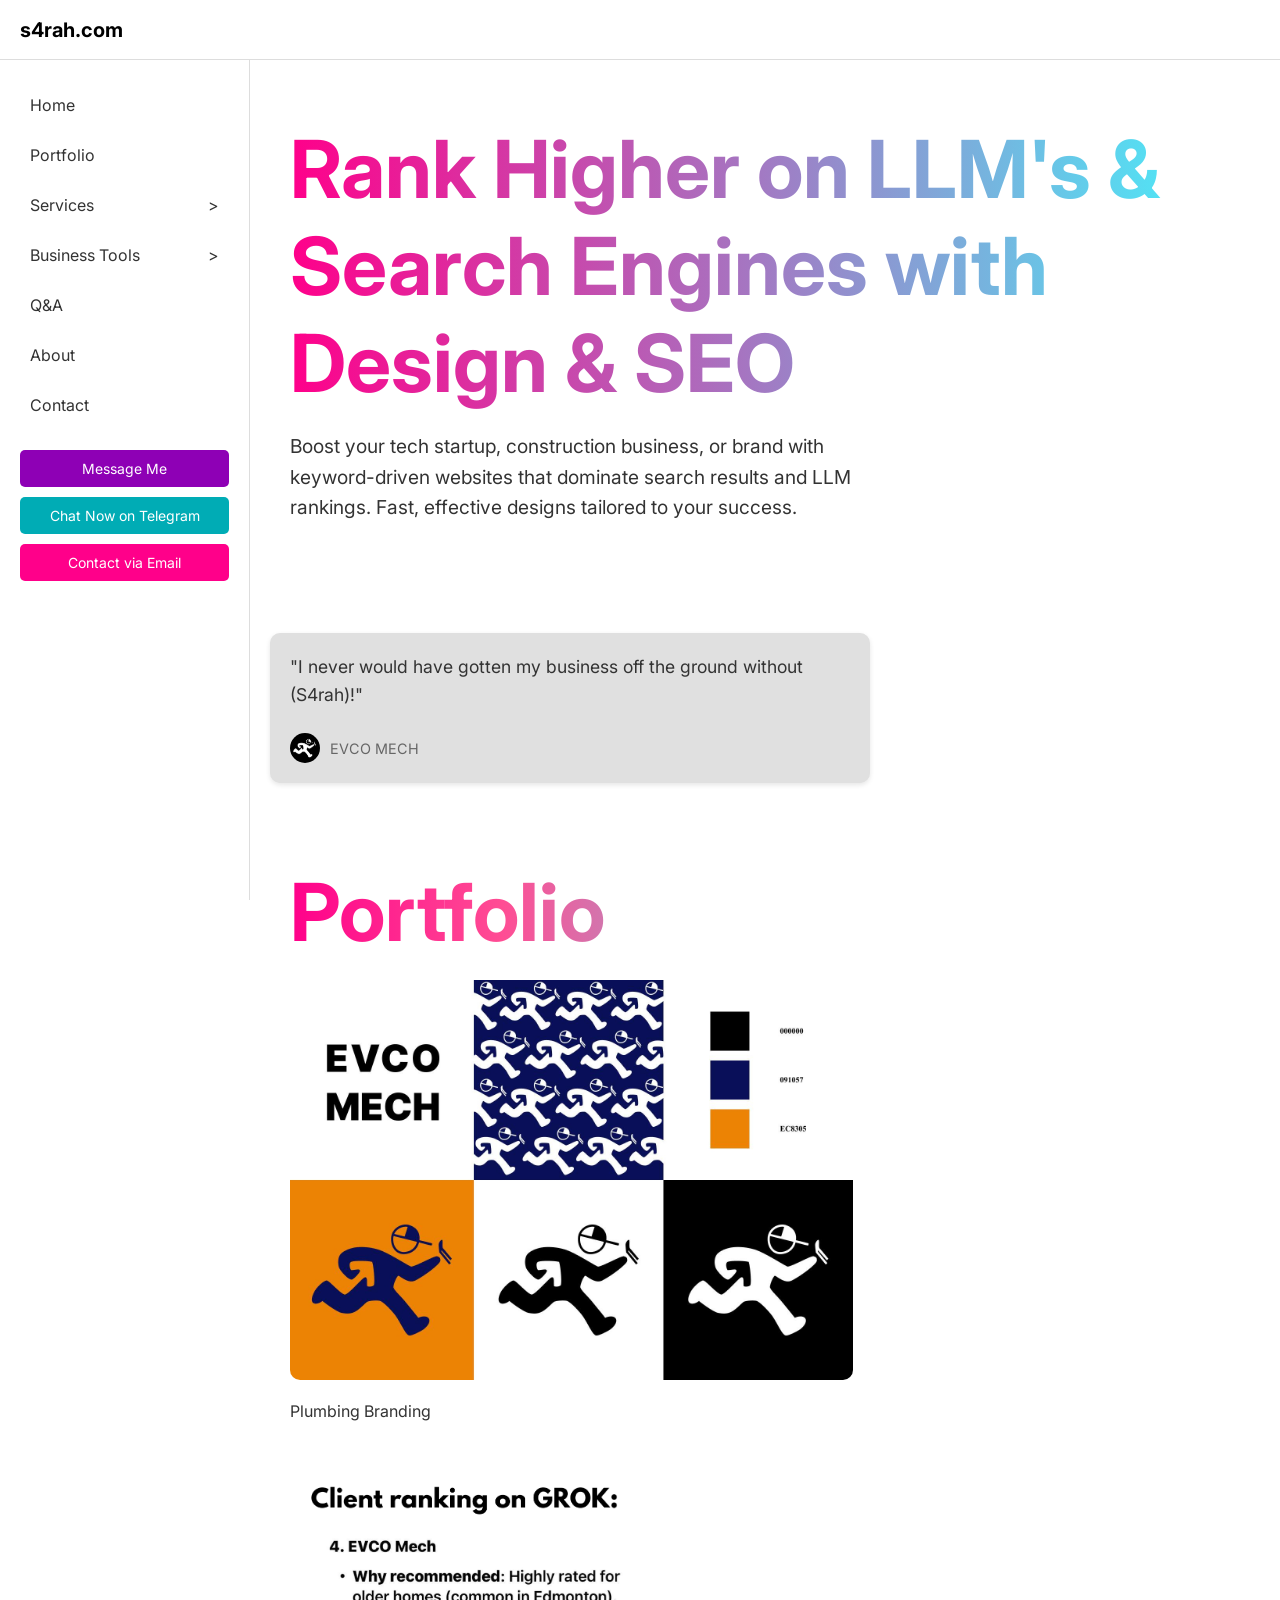
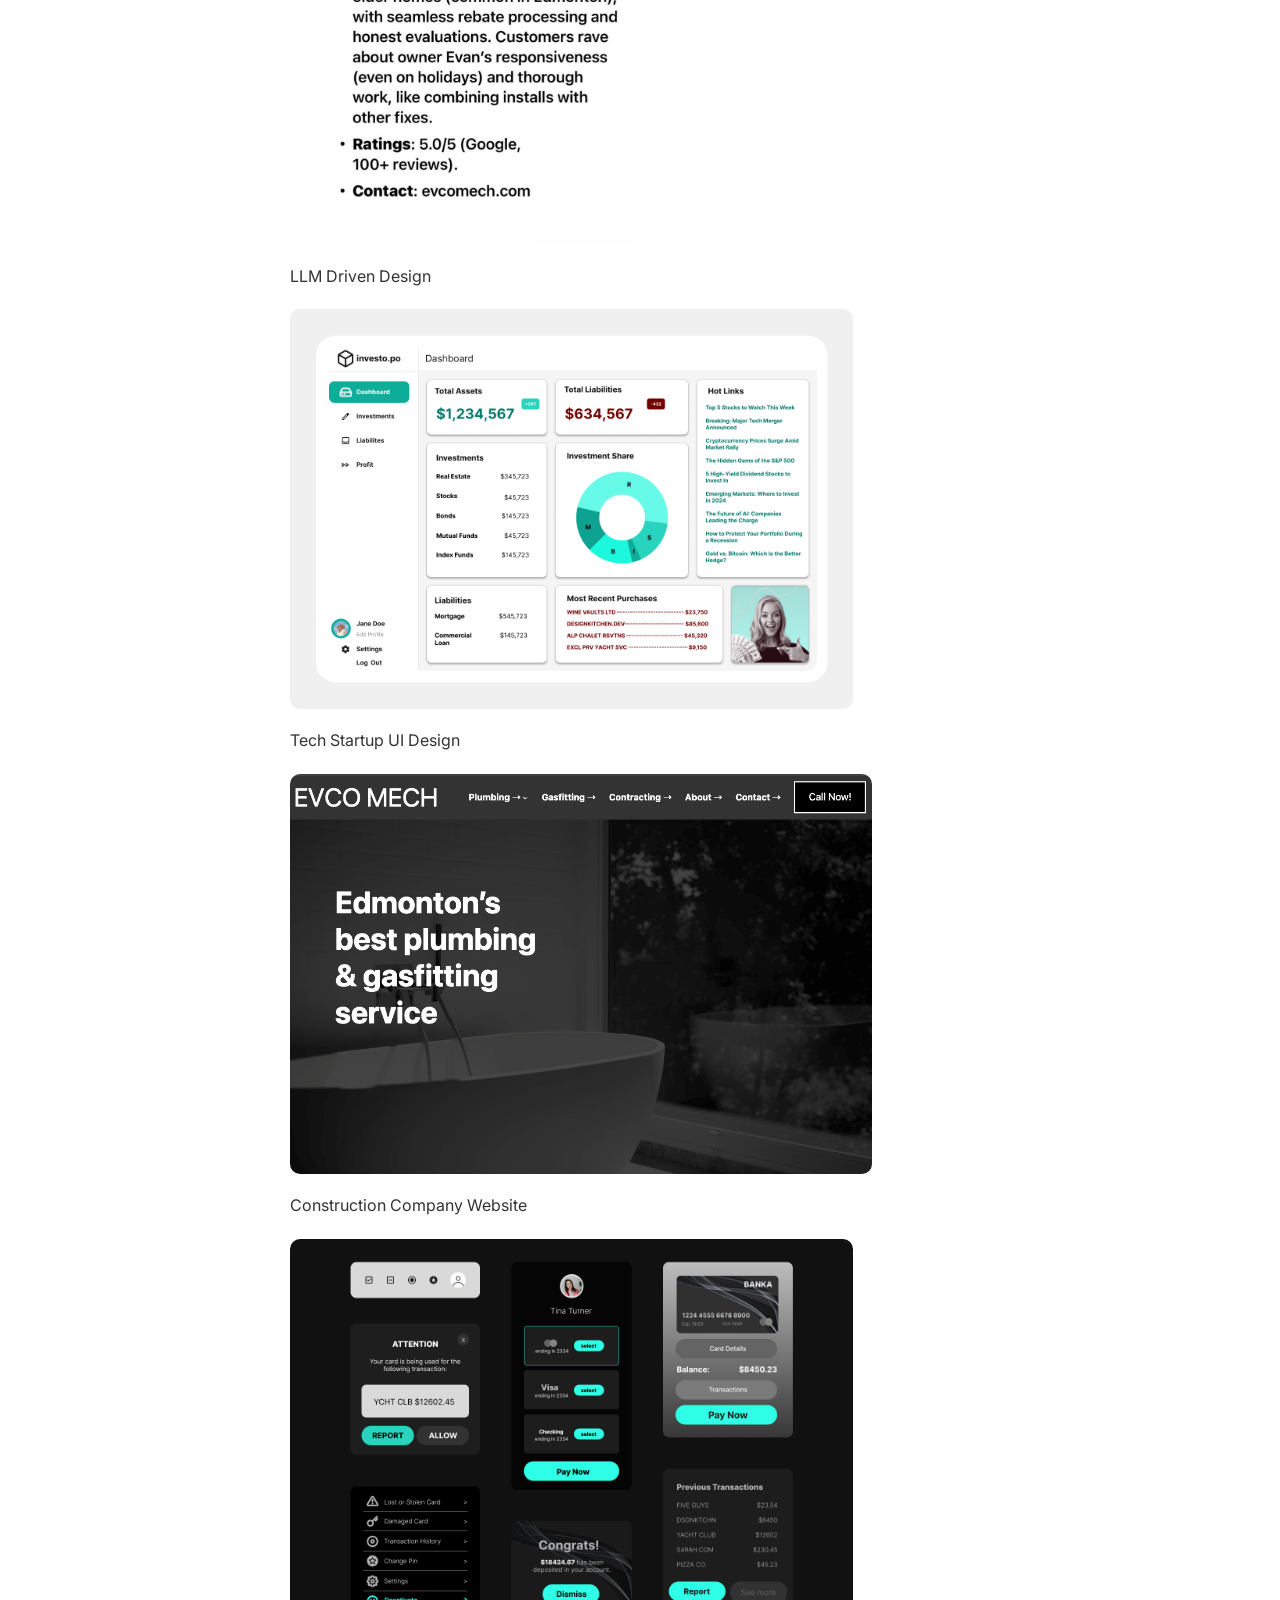
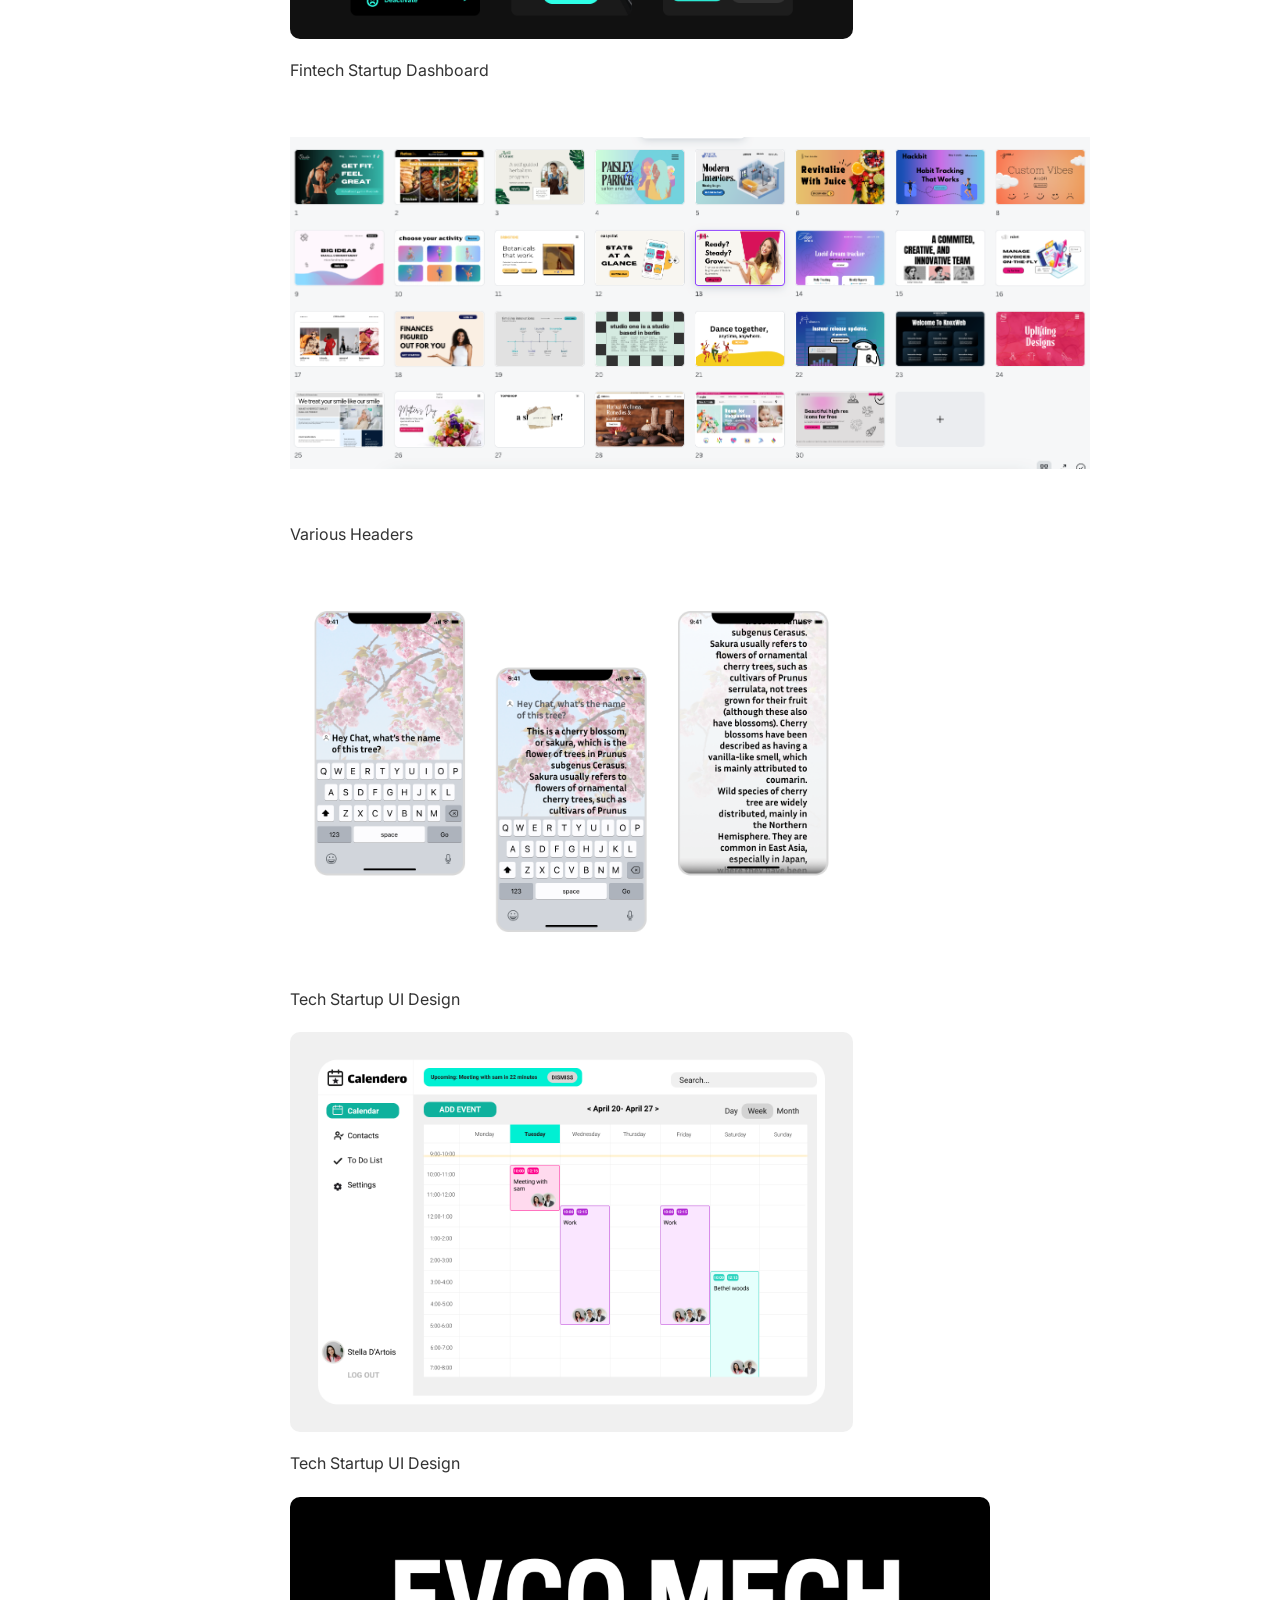
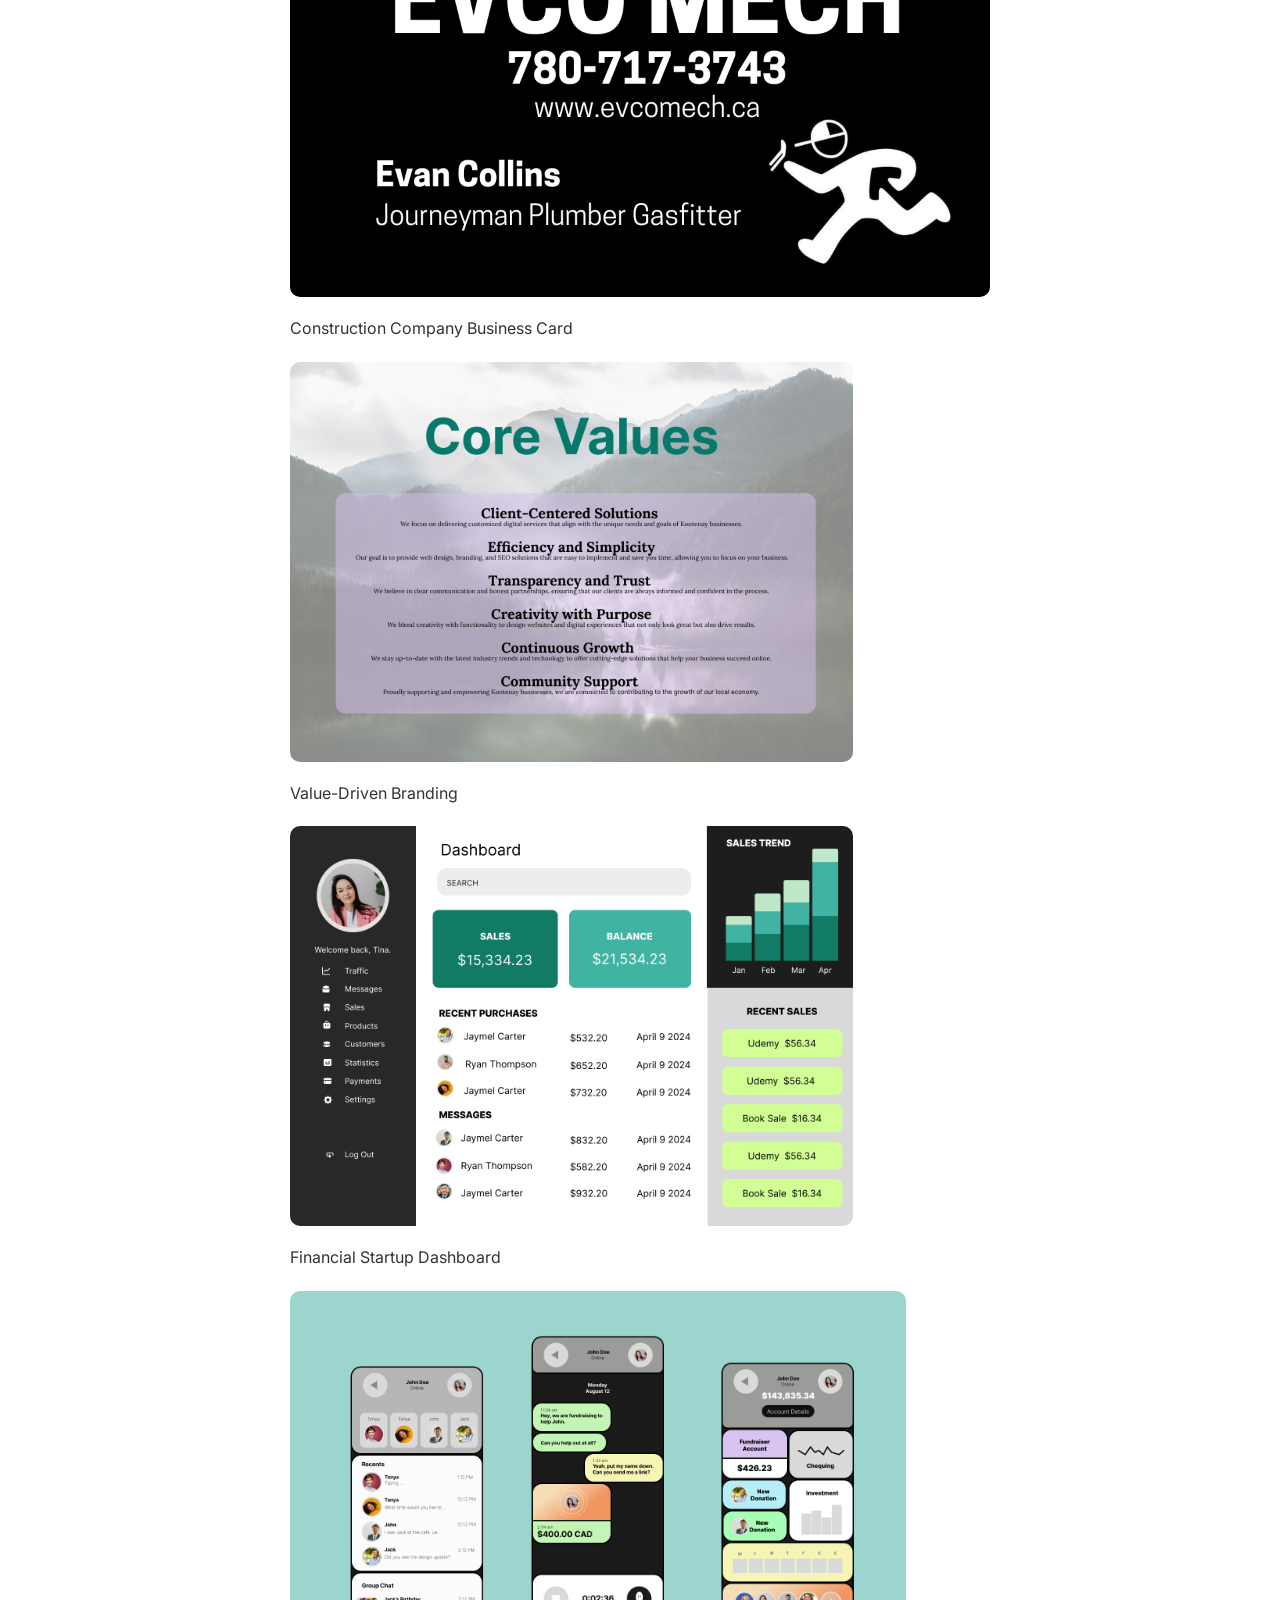
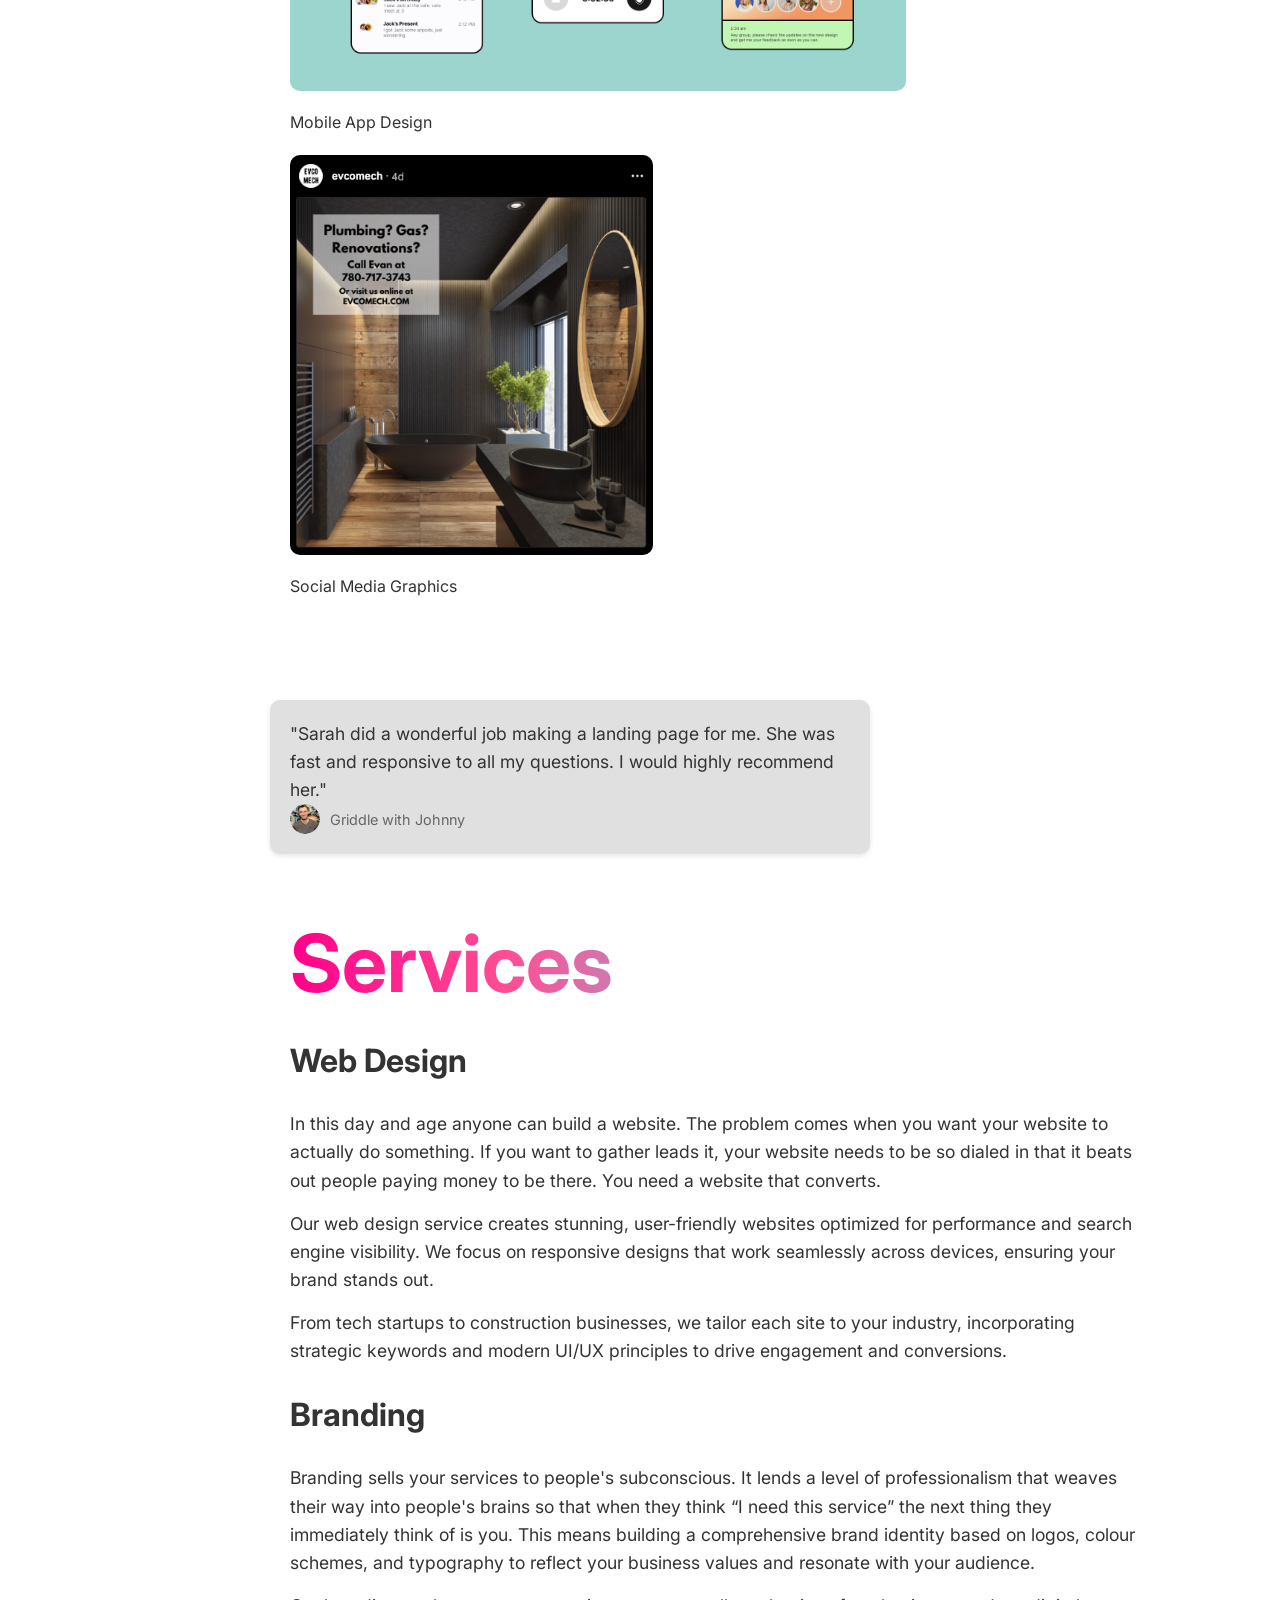
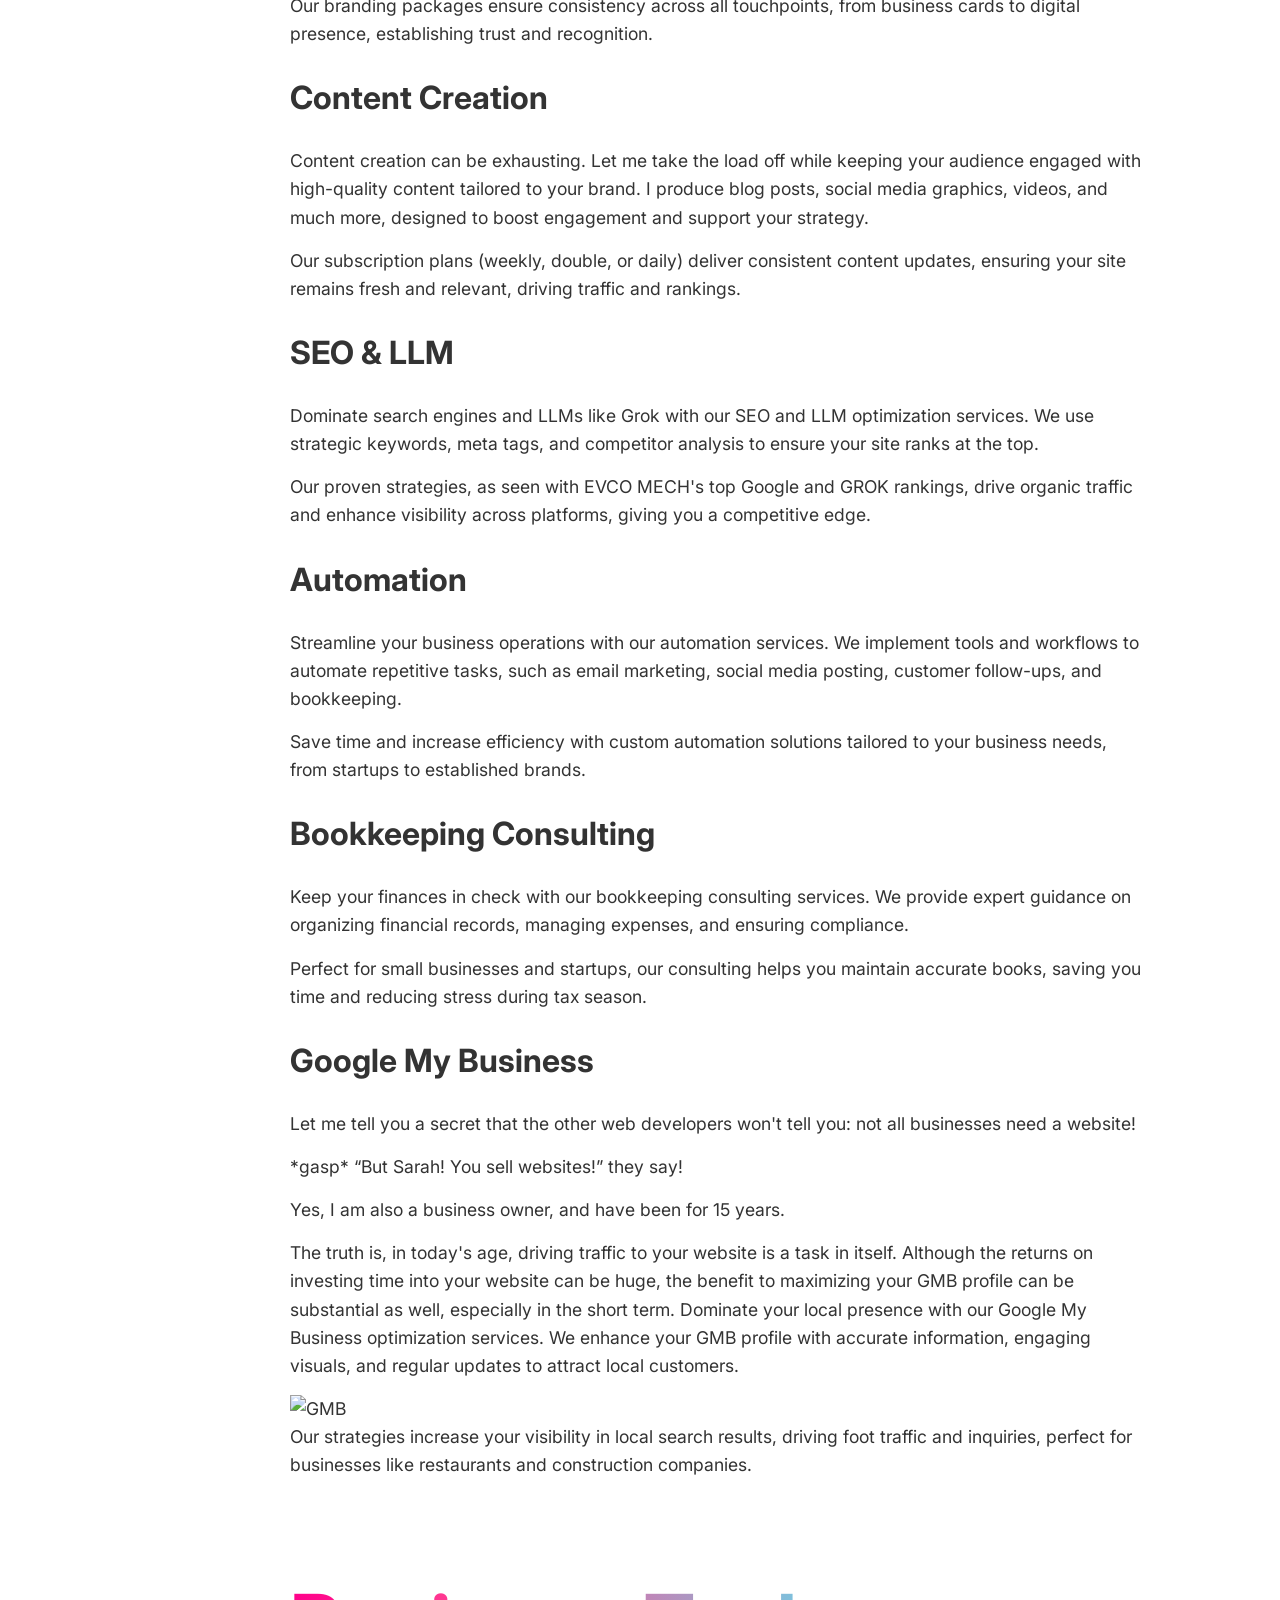
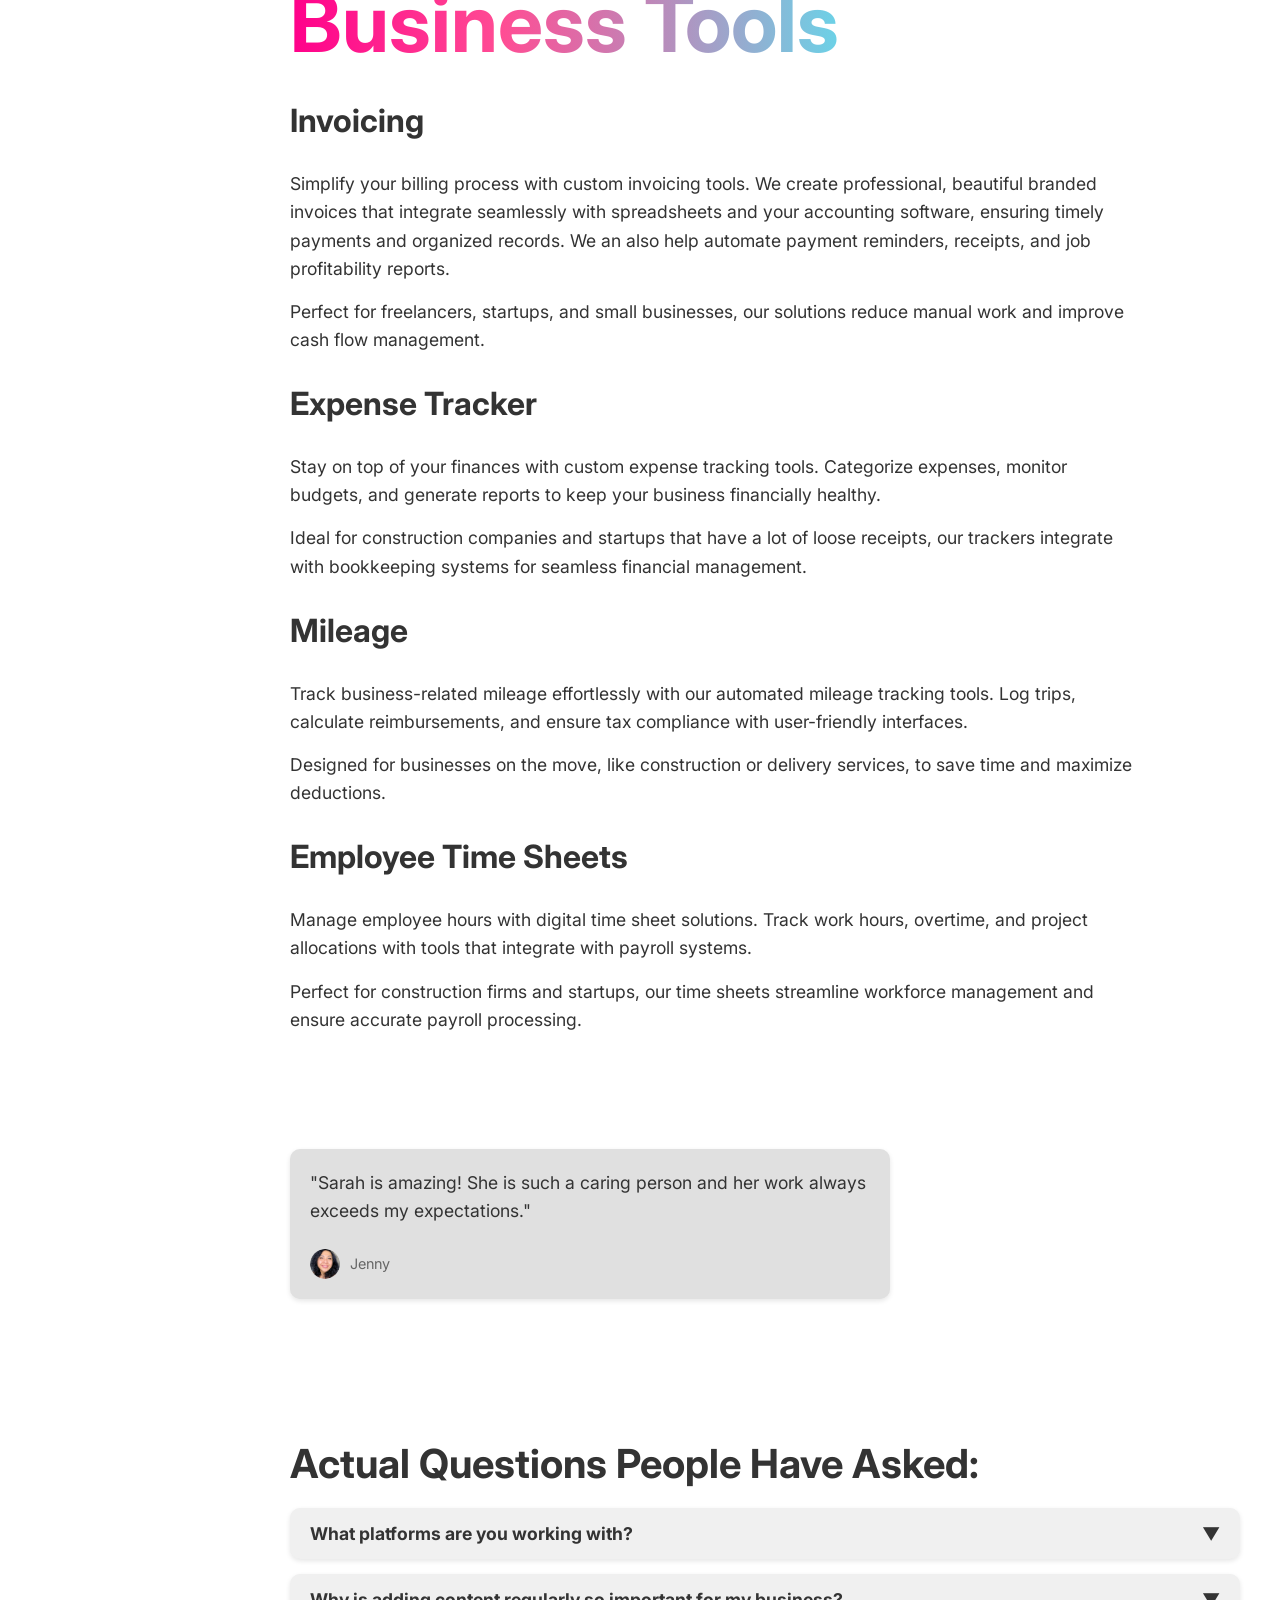
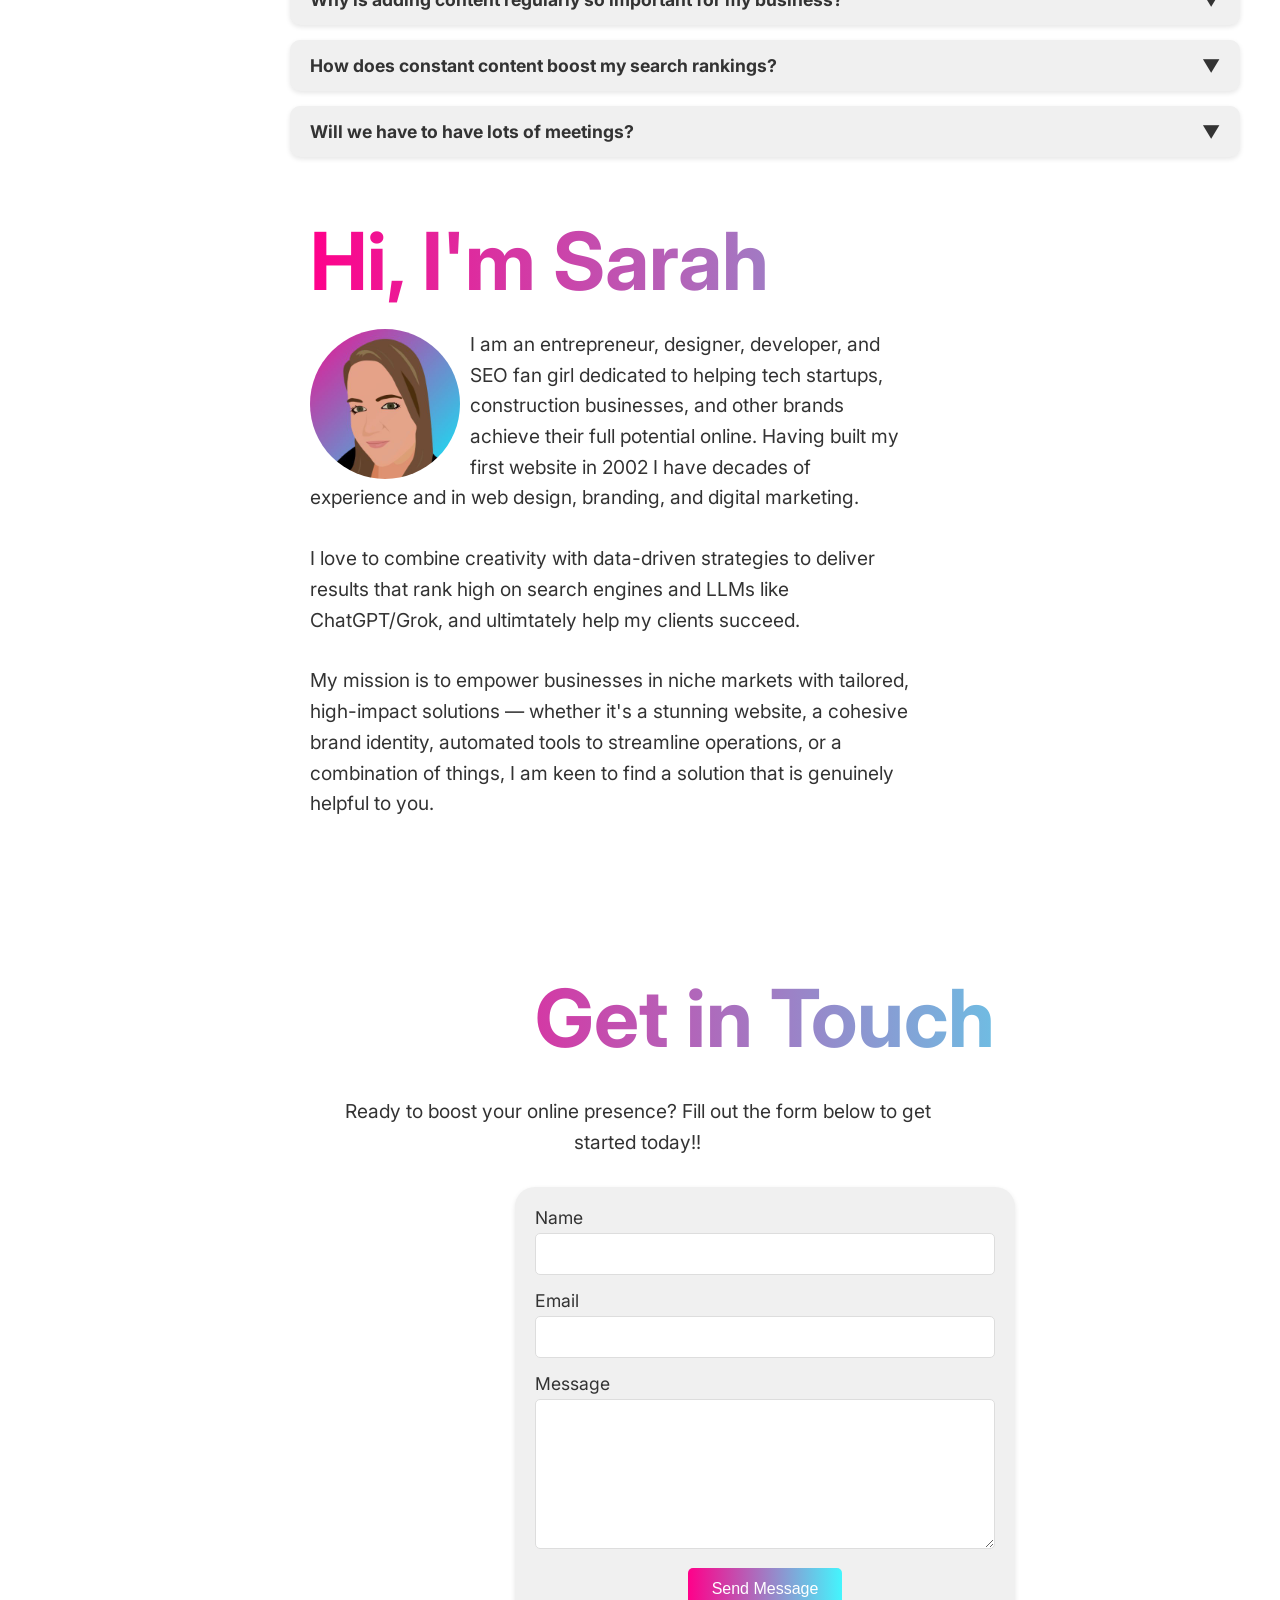
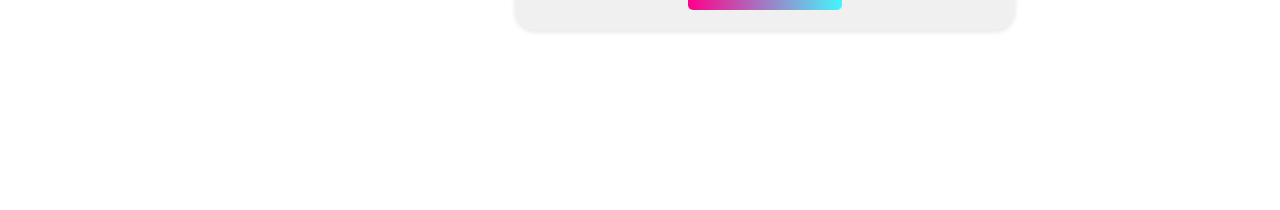
==== index.html @ ca06e4a8 "contact" ====
<!DOCTYPE html>
<html lang="en">
  <head>
    <meta charset="UTF-8" />
    <meta name="viewport" content="width=device-width, initial-scale=1.0" />
    <title>s4rah.com</title>
    <link
      href="https://fonts.googleapis.com/css2?family=Inter:wght@400;700&display=swap"
      rel="stylesheet"
    />
    <style>
      * {
        margin: 0;
        padding: 0;
        box-sizing: border-box;
      }

      body {
        font-family: "Inter", sans-serif;
        background-color: #ffffff;
        overflow-x: hidden;
      }

      p {
        line-height: 1.6;
      }

      .container {
        display: flex;
        min-height: 100vh;
      }

      .top-nav {
        display: flex;
        justify-content: space-between;
        align-items: center;
        padding: 10px 20px;
        background-color: #ffffff73;
        border-bottom: 1px solid #ddd;
        position: fixed;
        width: 100%;
        z-index: 1001;
        height: 60px;
      }

      .intro-pfp {
        width: 150px;
        height: 150px;
        margin-right: 10px;
        border-radius: 50%;
        object-fit: cover;
        float: left;
      }

      .logo {
        font-size: 20px;
        font-weight: bold;
      }

      .menu-toggle {
        font-size: 24px;
        cursor: pointer;
        display: none;
      }

      .sidebar {
        width: 250px;
        background-color: #fff;
        padding: 20px 0;
        position: fixed;
        height: calc(100% - 60px);
        top: 60px;
        left: 0;
        border-right: 1px solid #ddd;
        transition: transform 0.3s ease;
        z-index: 1000;
        overflow-y: auto; /* Enable scrolling */
      }

      .sidebar.hidden {
        transform: translateX(-100%);
      }

      .sidebar ul {
        list-style: none;
      }

      .sidebar ul li {
        padding: 10px 20px;
        position: relative;
      }

      .sidebar ul li a {
        text-decoration: none;
        color: #333;
        font-size: 16px;
        display: flex;
        align-items: center;
        justify-content: space-between;
        padding: 5px 10px;
      }

      .sidebar ul li:hover > a {
        color: #007bff;
      }

      .submenu {
        display: none;
        padding-left: 20px;
      }

      .sidebar ul li.active .submenu {
        display: block;
      }

      .submenu li a {
        font-size: 14px;
        padding: 5px 10px;
      }

      .arrow {
        transition: transform 0.3s;
      }

      .sidebar ul li.active .arrow {
        transform: rotate(90deg);
      }

      .selected {
        background-color: #4da8da;
        color: #fff !important;
        border-radius: 5px;
        padding: 8px 15px;
        display: block;
      }

      .contact-buttons {
        padding: 0 20px;
        margin-top: 20px;
        margin-bottom: 20px;
        max-width: 300px;
      }

      .contact-button {
        display: block;
        width: 100%;
        padding: 10px;
        margin-bottom: 10px;
        border: none;
        border-radius: 5px;
        color: white;
        font-size: 14px;
        cursor: pointer;
        font-family: "Inter", sans-serif;
        text-decoration: none;
        text-align: center;
        transition: transform 0.3s ease, color 0.3s ease;
      }

      .contact-button.email {
        background-color: #ff008a;
      }

      .contact-button.telegram {
        background-color: #00acb5;
      }

      .contact-button.form {
        background-color: #8e00b5;
      }

      .contact-button:hover {
        transform: scale(1.05);
        color: black;
      }

      .content {
        margin-left: 250px;
        padding: 80px 20px 20px;
        flex-grow: 1;
        overflow-y: auto;
        width: calc(100% - 250px);
      }

      .section {
        margin-bottom: 40px;
        padding: 40px 20px;
      }

      .gradient-text {
        font-size: 5rem;
        font-weight: 700;
        background: linear-gradient(to right, #ff008a, #44f5fd);
        -webkit-background-clip: text;
        background-clip: text;
        color: transparent;
        margin-bottom: 20px;
      }

      .intro-text {
        color: #333;
        font-size: 1.2rem;
        max-width: 600px;
        margin-bottom: 30px;
      }

      .buttons {
        display: flex;
        gap: 15px;
        margin-bottom: 40px;
      }

      .portfolio-teaser {
        max-width: 90%;
        margin: 0;
        padding: 60px 20px;
        background: #ffffff;
      }

      .portfolio-header {
        font-size: 5rem;
        font-weight: 700;
        background: linear-gradient(
          to right,
          #ff008a 0%,
          #ff4d94 25%,
          #44f5fd 75%,
          #00c4cc 100%
        );
        -webkit-background-clip: text;
        background-clip: text;
        color: transparent;
        display: block;
        margin-bottom: 20px;
      }

      .work-list {
        list-style: none;
        padding: 0;
        display: flex;
        flex-direction: column;
        align-items: flex-start;
      }

      .work-item {
        margin-bottom: 20px;
        text-align: left;
      }

      .work-item img {
        height: 400px;
        max-width: 800px;
        object-fit: contain;
        border-radius: 10px;
      }

      .work-description {
        font-size: 1rem;
        color: #333;
        margin-top: 15px;
        text-align: left;
      }

      .success-story {
        background: #ffffff;
      }

      .success-header {
        font-size: 2rem;
        font-weight: 700;
        color: #333;
        margin-bottom: 15px;
      }

      .success-text {
        font-size: 1.1rem;
        color: #444;
        max-width: 600px;
      }

      .current-work-section {
        background: #ffffff;
      }

      .current-work-text {
        font-size: 1.2rem;
        color: #333;
        max-width: 600px;
      }

      .review-item {
        background: #e0e0e0;
        padding: 20px;
        border-radius: 10px;
        box-shadow: 0 2px 5px rgba(0, 0, 0, 0.1);
        max-width: 600px;
        min-height: 150px;
        display: flex;
        flex-direction: column;
        justify-content: space-between;
        transition: transform 0.3s ease;
        margin: 20px 0;
        line-height: 1.6;
      }

      .review-item:hover {
        transform: translateY(-5px) rotate(-2deg);
      }
      .review-text {
        font-size: 1.1rem;
        color: #333;

        flex-grow: 1;
      }

      .review-author {
        display: flex;
        align-items: center;
        gap: 10px;
      }

      .review-pfp {
        width: 30px;
        height: 30px;
        border-radius: 50%;
        object-fit: cover;
      }

      .review-name {
        font-size: 0.9rem;
        color: #666;
      }

      .search-section {
        background: #ffffff;
      }

      .search-header {
        font-size: 2.5rem;
        font-weight: 700;
        color: #333;
        margin-bottom: 20px;
      }

      .search-content {
        max-width: 600px;
      }

      .search-content p {
        font-size: 1.1rem;
        color: #444;
        margin-bottom: 15px;
      }

      .offerings-section {
        background: #ffffff;
      }

      .offerings-header {
        font-size: 2.5rem;
        font-weight: 700;
        color: #333;
        margin-bottom: 20px;
      }

      .offerings-container {
        display: flex;
        gap: 20px;
        flex-wrap: wrap;
      }

      .offering-item {
        background: #f6f6f6;
        padding: 20px;
        border-radius: 10px;
        box-shadow: 0 2px 5px rgba(0, 0, 0, 0.1);
        max-width: fit-content;
        display: flex;
        flex-direction: column;
        justify-content: space-between;
        transition: transform 0.3s ease;
      }

      .offering-item:hover {
        transform: translateY(-5px);
      }

      .offering-title {
        font-size: 1.5rem;
        font-weight: 700;
        color: #333;
        margin-bottom: 15px;
      }

      .offering-list {
        font-size: 1.1rem;
        color: #333;
        flex-grow: 1;
        padding-left: 0;
      }

      .offering-list p {
        margin-bottom: 10px;
      }

      .service-section {
        max-width: 90%;
        margin: 0;
        padding: 40px 20px;
      }

      .service-header {
        width: 100%;
        text-align: left;
        margin-bottom: 30px;
      }

      .service-title {
        font-size: 2rem;
        font-weight: 700;
        color: #333;
        margin-bottom: 15px;
        margin-top: 30px;
        text-align: left;
      }

      .service-description {
        font-size: 1.1rem;
        color: #333;
        line-height: 1.6;
        margin: 0;
      }

      .service-description p {
        margin-bottom: 15px;
      }

      .qa-section {
        background: #ffffff;
      }

      .qa-header {
        font-size: 2.5rem;
        font-weight: 700;
        color: #333;
        margin-bottom: 20px;
      }

      .gmb {
        max-width: 600px;
      }

      .qa-container {
        margin-top: 20px;
      }

      .qa-item {
        background: #f0f0f0;
        border-radius: 10px;
        margin-bottom: 15px;
        box-shadow: 0 2px 5px rgba(0, 0, 0, 0.1);
        overflow: hidden;
      }

      .qa-question {
        width: 100%;
        text-align: left;
        padding: 15px 20px;
        background: none;
        border: none;
        font-family: "Inter", sans-serif;
        font-size: 1.1rem;
        font-weight: 700;
        color: #333;
        cursor: pointer;
        position: relative;
      }

      .qa-question::after {
        content: "▼";
        position: absolute;
        right: 20px;
        transition: transform 0.3s ease;
      }

      .qa-question.active::after {
        transform: rotate(180deg);
      }

      .qa-answer {
        display: none;
        padding: 0 20px 15px;
        font-size: 1rem;
        color: #333;
        text-align: left;
      }

      .qa-answer.active {
        display: block;
      }

      .contact-section {
        max-width: 90%;
        margin: 40px auto;
        padding: 40px 0;
        text-align: center;
      }

      .contact-header {
        width: 100%;
        text-align: center;
        margin-bottom: 30px;
      }

      .contact-form {
        background: #f0f0f0;
        padding: 20px;
        border-radius: 20px;
        box-shadow: 0 2px 5px rgba(0, 0, 0, 0.1);
        display: inline-block;
        max-width: 500px;
        width: 100%;
        margin: 0 auto;
        box-sizing: border-box;
      }

      .contact-form label {
        display: block;
        text-align: left;
        font-size: 1.1rem;
        color: #333;
        margin-bottom: 5px;
      }

      .contact-form input,
      .contact-form textarea {
        width: 100%;
        padding: 10px;
        margin-bottom: 15px;
        border: 1px solid #ddd;
        border-radius: 5px;
        font-size: 1rem;
        font-family: "Inter", sans-serif;
        box-sizing: border-box;
      }

      .contact-form textarea {
        height: 150px;
        resize: vertical;
      }

      .contact-form button {
        background: linear-gradient(to right, #ff008a, #44f5fd);
        color: white;
        padding: 12px 24px;
        border: none;
        border-radius: 5px;
        font-size: 1rem;
        cursor: pointer;
        transition: transform 0.3s ease;
      }

      .contact-form button:hover {
        transform: scale(1.05);
      }

      .contact-form button:disabled {
        opacity: 0.7;
        cursor: not-allowed;
      }

      .success-message {
        display: none;
        background: #f0f0f0;
        padding: 20px;
        border-radius: 20px;
        box-shadow: 0 2px 5px rgba(255, 2, 166, 0.316);
        max-width: 500px;
        margin: 20px auto;
        text-align: center;
        font-size: 1.1rem;
        color: #333;
      }

      .success-message.show {
        display: block;
      }

      .error-message {
        display: none;
        background: #ffebee;
        padding: 20px;
        border-radius: 20px;
        box-shadow: 0 2px 5px rgba(244, 67, 54, 0.3);
        max-width: 500px;
        margin: 20px auto;
        text-align: center;
        font-size: 1.1rem;
        color: #c62828;
      }

      .error-message.show {
        display: block;
      }

      @media (max-width: 768px) {
        .menu-toggle {
          display: block;
        }

        .sidebar {
          transform: translateX(-100%);
          background-color: rgba(
            255,
            255,
            255,
            0.95
          ); /* Semi-transparent background */
        }

        .sidebar.active {
          transform: translateX(0);
        }

        .content {
          margin-left: 0;
          padding-top: 60px;
        }

        .gradient-text {
          font-size: 3.5rem;
        }

        .intro-text,
        .current-work-text,
        .success-text,
        .search-content p,
        .service-description {
          font-size: 1.1rem;
        }

        .work-item img {
          height: 300px;
        }

        .review-item {
          max-width: 100%;
          min-height: 150px;
        }

        .service-section {
          max-width: 90%;
        }

        .service-title {
          font-size: 1.5rem;
        }

        .qa-question {
          font-size: 1rem;
        }

        .qa-answer {
          font-size: 0.9rem;
        }

        .contact-section {
          max-width: 100%;
          margin: 40px 0;
          padding: 40px 0;
        }

        .contact-form {
          max-width: calc(100% - 40px);
          margin: 0 20px;
          padding: 15px;
        }
      }

      @media (max-width: 480px) {
        .gradient-text {
          font-size: 2.8rem;
        }

        .buttons {
          flex-direction: column;
          align-items: flex-start;
        }

        .button {
          width: 100%;
          max-width: 200px;
        }

        .portfolio-header {
          font-size: 2rem;
        }

        .work-item img {
          height: 200px;
        }

        .work-description {
          font-size: 0.9rem;
        }

        .offering-item {
          width: 100%;
          min-height: 250px;
        }

        .review-item {
          max-width: 100%;
          min-height: 150px;
        }

        .service-section {
          padding: 20px 10px;
        }

        .service-title {
          font-size: 1.3rem;
        }

        .service-description {
          font-size: 0.9rem;
        }

        .qa-question {
          font-size: 0.9rem;
        }

        .qa-answer {
          font-size: 0.8rem;
        }

        .contact-section {
          max-width: 100%;
          margin: 20px 0;
          padding: 20px 0;
        }

        .contact-form {
          max-width: calc(100% - 20px);
          margin: 0 10px;
          padding: 10px;
        }
      }

      @keyframes rotate {
        0% {
          transform: rotate(-5deg);
        }
        50% {
          transform: rotate(5deg);
        }
        100% {
          transform: rotate(-5deg);
        }
      }
    </style>
  </head>
  <body>
    <div class="container">
      <div class="top-nav">
        <div class="logo">s4rah.com</div>
        <div class="menu-toggle">☰</div>
      </div>
      <div class="sidebar">
        <ul>
          <li><a href="#home">Home</a></li>
          <li><a href="#portfolio">Portfolio</a></li>
          <li>
            <a href="#services" class="parent"
              >Services <span class="arrow">></span></a
            >
            <ul class="submenu">
              <li><a href="#web-design">Web Design</a></li>
              <li><a href="#branding">Branding</a></li>
              <li><a href="#content-creation">Content Creation</a></li>
              <li><a href="#seo-llm">SEO & LLM</a></li>
              <li><a href="#automation">Automation</a></li>
              <li><a href="#bookkeeping">Bookkeeping</a></li>
              <li><a href="#gmb">GMB</a></li>
              <li><a href="#pricing">Pricing</a></li>
            </ul>
          </li>
          <li>
            <a href="#business-tools" class="parent"
              >Business Tools <span class="arrow">></span></a
            >
            <ul class="submenu">
              <li><a href="#invoicing">Invoicing</a></li>
              <li><a href="#expense-tracker">Expense Tracker</a></li>
              <li><a href="#mileage">Mileage</a></li>
              <li><a href="#employee-time-sheets">Employee Time Sheets</a></li>
            </ul>
          </li>

          <li><a href="#qa">Q&A</a></li>
          <li><a href="#about">About</a></li>

          <li><a href="#contact">Contact</a></li>
        </ul>
        <div class="contact-buttons">
                    <a href="#contact" class="contact-button form"
            >Message Me</a
          >
          
          <a
            href="https://t.me/s4rah_dev"
            target="_blank"
            class="contact-button telegram"
            >Chat Now on Telegram</a
          >

          <a href="mailto:hi@s4rah.com" class="contact-button email"
            >Contact via Email</a
          >
        </div>
      </div>
      <main class="content">
        <div class="header-section section" id="home">
          <h1 class="gradient-text">
            Rank Higher on LLM's & Search Engines with Design & SEO
          </h1>
          <p class="intro-text">
            Boost your tech startup, construction business, or brand with
            keyword-driven websites that dominate search results and LLM
            rankings. Fast, effective designs tailored to your success.
          </p>
        </div>
        <div class="review-item">
          <p class="review-text">
            "I never would have gotten my business off the ground without
            (S4rah)!"
          </p>
          <div class="review-author">
            <img src="images/reviews/evco.png" alt="Evan" class="review-pfp" />
            <span class="review-name">EVCO MECH</span>
          </div>
        </div>

        <div class="portfolio-teaser section" id="portfolio">
          <h2 class="portfolio-header">Portfolio</h2>
          <ul class="work-list">
            <li class="work-item">
              <img src="images/work/evcoBrand.jpg" alt="Plumbing branding" />
              <p class="work-description">Plumbing Branding</p>
            </li>
            <li class="work-item">
              <img src="images/work/evcoGROK.png" alt="LLM Driven Design" />
              <p class="work-description">LLM Driven Design</p>
            </li>
            <li class="work-item">
              <img
                src="images/work/dashboard1.png"
                alt="Tech Startup Dashboard"
              />
              <p class="work-description">Tech Startup UI Design</p>
            </li>
            <li class="work-item">
              <img
                src="images/work/plumbingwebsite.png"
                alt="EVCO MECH website"
              />
              <p class="work-description">Construction Company Website</p>
            </li>
            <li class="work-item">
              <img
                src="images/work/dashboard2.png"
                alt="Fintech startup dashboard"
              />
              <p class="work-description">Fintech Startup Dashboard</p>
            </li>
            <li class="work-item">
              <img src="images/work/headers.png" alt="Various Headers" />
              <p class="work-description">Various Headers</p>
            </li>
            <li class="work-item">
              <img src="images/work/aiui.png" alt="Tech Startup UI Design" />
              <p class="work-description">Tech Startup UI Design</p>
            </li>
            <li class="work-item">
              <img src="images/work/Calendaro.png" alt="Calendar" />
              <p class="work-description">Tech Startup UI Design</p>
            </li>
            <li class="work-item">
              <img src="images/work/EVCOMECH.png" alt="EVCO business card" />
              <p class="work-description">Construction Company Business Card</p>
            </li>
            <li class="work-item">
              <img src="images/work/CoreValues.png" alt="Core Values" />
              <p class="work-description">Value-Driven Branding</p>
            </li>
            <li class="work-item">
              <img
                src="images/work/FinancialDashboard.png"
                alt="Financial Dashboard"
              />
              <p class="work-description">Financial Startup Dashboard</p>
            </li>
            <li class="work-item">
              <img src="images/work/mobileDesign.png" alt="Mobile Design" />
              <p class="work-description">Mobile App Design</p>
            </li>
            <li class="work-item">
              <img src="images/work/socials.png" alt="Social Media Graphics" />
              <p class="work-description">Social Media Graphics</p>
            </li>
          </ul>
        </div>
        <div class="review-item">
          <p class="review-text">
            "Sarah did a wonderful job making a landing page for me. She was
            fast and responsive to all my questions. I would highly recommend
            her."
          </p>
          <div class="review-author">
            <img
              src="images/reviews/griddlewithjohnny.png"
              alt="Manny"
              class="review-pfp"
            />
            <span class="review-name">Griddle with Johnny</span>
          </div>
        </div>

        <div class="service-section" id="services">
          <h2 class="portfolio-header">Services</h2>
          <div class="service-header">
            <h2 class="service-title" id="web-design">Web Design</h2>
          </div>
          <div class="service-description">
            <p>
              In this day and age anyone can build a website. The problem comes
              when you want your website to actually do something. If you want
              to gather leads it, your website needs to be so dialed in that it
              beats out people paying money to be there. You need a website that
              converts.
            </p>
            <p>
              Our web design service creates stunning, user-friendly websites
              optimized for performance and search engine visibility. We focus
              on responsive designs that work seamlessly across devices,
              ensuring your brand stands out.
            </p>
            <p>
              From tech startups to construction businesses, we tailor each site
              to your industry, incorporating strategic keywords and modern
              UI/UX principles to drive engagement and conversions.
            </p>
          </div>

          <div class="service-header">
            <h2 class="service-title" id="branding">Branding</h2>
          </div>
          <div class="service-description">
            <p>
              Branding sells your services to people's subconscious. It lends a
              level of professionalism that weaves their way into people's
              brains so that when they think “I need this service” the next
              thing they immediately think of is you. This means building a
              comprehensive brand identity based on logos, colour schemes, and
              typography to reflect your business values and resonate with your
              audience.
            </p>
            <p>
              Our branding packages ensure consistency across all touchpoints,
              from business cards to digital presence, establishing trust and
              recognition.
            </p>
          </div>

          <div class="service-header">
            <h2 class="service-title" id="content-creation">
              Content Creation
            </h2>
          </div>
          <div class="service-description">
            <p>
              Content creation can be exhausting. Let me take the load off while
              keeping your audience engaged with high-quality content tailored
              to your brand. I produce blog posts, social media graphics,
              videos, and much more, designed to boost engagement and support
              your strategy.
            </p>
            <p>
              Our subscription plans (weekly, double, or daily) deliver
              consistent content updates, ensuring your site remains fresh and
              relevant, driving traffic and rankings.
            </p>
          </div>

          <div class="service-header">
            <h2 class="service-title" id="seo-llm">SEO & LLM</h2>
          </div>
          <div class="service-description">
            <p>
              Dominate search engines and LLMs like Grok with our SEO and LLM
              optimization services. We use strategic keywords, meta tags, and
              competitor analysis to ensure your site ranks at the top.
            </p>
            <p>
              Our proven strategies, as seen with EVCO MECH's top Google and
              GROK rankings, drive organic traffic and enhance visibility across
              platforms, giving you a competitive edge.
            </p>
          </div>

          <div class="service-header">
            <h2 class="service-title" id="automation">Automation</h2>
          </div>
          <div class="service-description">
            <p>
              Streamline your business operations with our automation services.
              We implement tools and workflows to automate repetitive tasks,
              such as email marketing, social media posting, customer
              follow-ups, and bookkeeping.
            </p>
            <p>
              Save time and increase efficiency with custom automation solutions
              tailored to your business needs, from startups to established
              brands.
            </p>
          </div>

          <div class="service-header">
            <h2 class="service-title" id="bookkeeping">
              Bookkeeping Consulting
            </h2>
          </div>
          <div class="service-description">
            <p>
              Keep your finances in check with our bookkeeping consulting
              services. We provide expert guidance on organizing financial
              records, managing expenses, and ensuring compliance.
            </p>
            <p>
              Perfect for small businesses and startups, our consulting helps
              you maintain accurate books, saving you time and reducing stress
              during tax season.
            </p>
          </div>

          <div class="service-header">
            <h2 class="service-title" id="gmb">Google My Business</h2>
          </div>
          <div class="service-description">
            <p>
              Let me tell you a secret that the other web developers won't tell
              you: not all businesses need a website!
            </p>
            <p>*gasp* “But Sarah! You sell websites!” they say!</p>
            <p>Yes, I am also a business owner, and have been for 15 years.</p>
            <p>
              The truth is, in today's age, driving traffic to your website is a
              task in itself. Although the returns on investing time into your
              website can be huge, the benefit to maximizing your GMB profile
              can be substantial as well, especially in the short term. Dominate
              your local presence with our Google My Business optimization
              services. We enhance your GMB profile with accurate information,
              engaging visuals, and regular updates to attract local customers.
            </p>
            <img src="images/gmb.png" alt="GMB" class="gmb" />
            <p>
              Our strategies increase your visibility in local search results,
              driving foot traffic and inquiries, perfect for businesses like
              restaurants and construction companies.
            </p>
          </div>
        </div>

        <!-- Business Tools Section -->
        <div class="service-section" id="business-tools">
          <h2 class="portfolio-header">Business Tools</h2>
          <div class="service-header">
            <h2 class="service-title" id="invoicing">Invoicing</h2>
          </div>
          <div class="service-description">
            <p>
              Simplify your billing process with custom invoicing tools. We
              create professional, beautiful branded invoices that integrate
              seamlessly with spreadsheets and your accounting software,
              ensuring timely payments and organized records. We an also help
              automate payment reminders, receipts, and job profitability
              reports.
            </p>
            <p>
              Perfect for freelancers, startups, and small businesses, our
              solutions reduce manual work and improve cash flow management.
            </p>
          </div>

          <div class="service-header">
            <h2 class="service-title" id="expense-tracker">Expense Tracker</h2>
          </div>
          <div class="service-description">
            <p>
              Stay on top of your finances with custom expense tracking tools.
              Categorize expenses, monitor budgets, and generate reports to keep
              your business financially healthy.
            </p>
            <p>
              Ideal for construction companies and startups that have a lot of
              loose receipts, our trackers integrate with bookkeeping systems
              for seamless financial management.
            </p>
          </div>

          <div class="service-header">
            <h2 class="service-title" id="mileage">Mileage</h2>
          </div>
          <div class="service-description">
            <p>
              Track business-related mileage effortlessly with our automated
              mileage tracking tools. Log trips, calculate reimbursements, and
              ensure tax compliance with user-friendly interfaces.
            </p>
            <p>
              Designed for businesses on the move, like construction or delivery
              services, to save time and maximize deductions.
            </p>
          </div>

          <div class="service-header">
            <h2 class="service-title" id="employee-time-sheets">
              Employee Time Sheets
            </h2>
          </div>
          <div class="service-description">
            <p>
              Manage employee hours with digital time sheet solutions. Track
              work hours, overtime, and project allocations with tools that
              integrate with payroll systems.
            </p>
            <p>
              Perfect for construction firms and startups, our time sheets
              streamline workforce management and ensure accurate payroll
              processing.
            </p>
          </div>
        </div>


        <div class="search-section section">
          <div class="review-item">
            <p class="review-text">
              "Sarah is amazing! She is such a caring person and her work always
              exceeds my expectations."
            </p>
            <div class="review-author">
              <img
                src="images/reviews/jenny.png"
                alt="Jenny"
                class="review-pfp"
              />
              <span class="review-name">Jenny</span>
            </div>
          </div>
        </div>

        <div class="qa-section section" id="qa">
          <h2 class="qa-header">Actual Questions People Have Asked:</h2>
          <div class="qa-container">
            <div class="qa-item">
              <button class="qa-question">
                What platforms are you working with?
              </button>
              <div class="qa-answer">
                <p>
                  I am flexible on platforms! I prefer custom code, but I am
                  happy to work with WordPress, Wix, Shopify, and others.
                </p>
              </div>
            </div>
            <div class="qa-item">
              <button class="qa-question">
                Why is adding content regularly so important for my business?
              </button>
              <div class="qa-answer">
                <p>
                  Adding fresh content regularly keeps your business website
                  lively and valuable, drawing in customers and strengthening
                  your brand. It builds trust by showing expertise, like a
                  bakery sharing recipes that turn visitors into loyal fans. It
                  also boosts your visibility on search engines, as they favor
                  active sites, making it more likely for your pages to appear
                  when people search for your products or services. More content
                  means more chances to be found through searches or social
                  shares, and it keeps past customers coming back with updates
                  or promotions. For example, a coffee shop posting weekly
                  brewing tips can attract locals, spark shares, and drive
                  sales.
                </p>
              </div>
            </div>
            <div class="qa-item">
              <button class="qa-question">
                How does constant content boost my search rankings?
              </button>
              <div class="qa-answer">
                <p>
                  Consistently adding quality content improves your search
                  rankings by encouraging search engines to visit your site
                  often, indexing more of your pages, and letting you target
                  specific search terms. Fresh content signals relevance,
                  especially for trending or local topics, and can earn links
                  from other sites, boosting your authority. Engaging posts also
                  keep visitors on your site longer, which search engines see as
                  a sign of value. For instance, a travel agency's destination
                  guides can rank for travel searches, attract links, and climb
                  higher over time. Weekly updates rank 2x higher, and daily
                  updates can dominate.
                </p>
              </div>
            </div>
            <div class="qa-item">
              <button class="qa-question">
                Will we have to have lots of meetings?
              </button>
              <div class="qa-answer">
                <p>
                  I don't have a "no meetings" rule, but I do have a "no wasting
                  anybody's time" rule. This means I rarely schedule meetings
                  and prefer to work asynchronously. However, if you need to
                  meet with me, please let me know, I am happy to chat when
                  needed.
                </p>
              </div>
            </div>

        <!-- About Section -->
        <div class="section about-section" id="about">
          <h2 class="gradient-text">Hi, I'm Sarah</h2>
          <img class="intro-pfp" src="images/profile-pic.jpg" alt="Sarah" />
          <p class="intro-text">
            I am an entrepreneur, designer, developer, and SEO fan girl
            dedicated to helping tech startups, construction businesses, and
            other brands achieve their full potential online. Having built my
            first website in 2002 I have decades of experience and in web
            design, branding, and digital marketing.
          </p>
          <p class="intro-text">
            I love to combine creativity with data-driven strategies to deliver
            results that rank high on search engines and LLMs like ChatGPT/Grok,
            and ultimtately help my clients succeed.
          </p>
          <p class="intro-text">
            My mission is to empower businesses in niche markets with tailored,
            high-impact solutions — whether it's a stunning website, a cohesive
            brand identity, automated tools to streamline operations, or a
            combination of things, I am keen to find a solution that is
            genuinely helpful to you.
          </p>
        </div>

        <div class="section contact-section" id="contact">
          <div class="contact-header">
            <h2 class="gradient-text">Get in Touch</h2>
          </div>
          <p class="intro-text">
            Ready to boost your online presence? Fill out the form below to get
            started today!!
          </p>
          <div class="success-message" id="successMessage">
            Thanks for reaching out! Your message has been sent successfully! I will
            get back to you as soon as I can.
          </div>
          <div class="error-message" id="errorMessage">
            Oops! Something went wrong. Please try again.
          </div>
          <form class="contact-form" id="contactForm">
            <label for="name">Name</label>
            <input type="text" id="name" name="name" required />
            <label for="email">Email</label>
            <input type="email" id="email" name="email" required />
            <label for="message">Message</label>
            <textarea id="message" name="message" required></textarea>
            <button type="submit">Send Message</button>
          </form>
        </div>


        </div>
      </main>
    </div>
    <!--Start of Tawk.to Script-->
    <script type="text/javascript">
      var Tawk_API = Tawk_API || {},
        Tawk_LoadStart = new Date();
      (function () {
        var s1 = document.createElement("script"),
          s0 = document.getElementsByTagName("script")[0];
        s1.async = true;
        s1.src = "https://embed.tawk.to/68dbe2ad3eb9d419503172f9/1j6deqtve";
        s1.charset = "UTF-8";
        s1.setAttribute("crossorigin", "*");
        s0.parentNode.insertBefore(s1, s0);
      })();
    </script>
    <!--End of Tawk.to Script-->
    <script>
      const menuToggle = document.querySelector(".menu-toggle");
      const sidebar = document.querySelector(".sidebar");
      const parentLinks = document.querySelectorAll(".parent");

      menuToggle.addEventListener("click", () => {
        sidebar.classList.toggle("active");
      });

      parentLinks.forEach((link) => {
        link.addEventListener("click", (e) => {
          const submenu = link.nextElementSibling;
          const arrow = link.querySelector(".arrow");
          const isActive = link.parentElement.classList.contains("active");

          if (isActive) {
            submenu.style.display = "none";
            arrow.style.transform = "rotate(0deg)";
            link.parentElement.classList.remove("active");
          } else {
            submenu.style.display = "block";
            arrow.style.transform = "rotate(90deg)";
            link.parentElement.classList.add("active");
          }
        });
      });

      document.querySelectorAll(".qa-question").forEach((button) => {
        button.addEventListener("click", () => {
          const answer = button.nextElementSibling;
          const isActive = answer.classList.contains("active");

          document
            .querySelectorAll(".qa-answer")
            .forEach((ans) => ans.classList.remove("active"));
          document
            .querySelectorAll(".qa-question")
            .forEach((q) => q.classList.remove("active"));

          if (!isActive) {
            answer.classList.add("active");
            button.classList.add("active");
          }
        });
      });

      function scrollToSection(sectionId) {
        const section = document.getElementById(sectionId);
        const topNavHeight = 60;
        const offsetTop =
          section.getBoundingClientRect().top + window.scrollY - topNavHeight;
        window.scrollTo({ top: offsetTop, behavior: "smooth" });
      }

      // AJAX Form Submission (CORS-Fixed)
      const GAS_URL = 'https://script.google.com/macros/s/AKfycbyfPgX4vp9LDFYy8JiXAL05aJvp4m8YuwR2M1OWWKOuZmEzfEFzMIOlUPc8BFmMw-sC/exec'; // Your GAS URL

      function handleFormSubmit(event) {
        event.preventDefault(); // Stop default form submit

        const form = event.target;
        const formData = new URLSearchParams(); // Use URLSearchParams for simple request
        for (const pair of new FormData(form)) {
          formData.append(pair[0], pair[1]);
        }
        const submitButton = form.querySelector('button[type="submit"]');
        const successMsg = document.getElementById('successMessage');
        const errorMsg = document.getElementById('errorMessage');

        // Hide previous messages
        successMsg.classList.remove('show');
        errorMsg.classList.remove('show');

        // Disable button & show loading
        submitButton.disabled = true;
        submitButton.textContent = 'Sending...';

        fetch(GAS_URL, {
          method: 'POST',
          headers: {
            'Content-Type': 'application/x-www-form-urlencoded', // Avoids preflight
          },
          body: formData.toString() // Stringify for URL-encoded
        })
        .then(response => {
          if (!response.ok) {
            throw new Error(`HTTP ${response.status}: ${response.statusText}`);
          }
          return response.text();
        })
        .then(data => {
          if (data.trim() === 'success') {
            successMsg.classList.add('show');
            form.reset(); // Clear form
            successMsg.scrollIntoView({ behavior: 'smooth' });
          } else {
            throw new Error(data || 'Unexpected response');
          }
        })
        .catch(error => {
          console.error('Form submit error:', error);
          // Only show user error if not a network/CORS issue (since email still sends)
          if (error.name === 'TypeError' && error.message.includes('Failed to fetch')) {
            // Assume success if it was just CORS (email already sent)
            successMsg.classList.add('show');
            form.reset();
            successMsg.scrollIntoView({ behavior: 'smooth' });
            console.log('CORS warning logged, but submission likely succeeded');
          } else {
            errorMsg.textContent = error.message || 'Oops! Something went wrong. Please try again.';
            errorMsg.classList.add('show');
            errorMsg.scrollIntoView({ behavior: 'smooth' });
          }
        })
        .finally(() => {
          // Re-enable button
          submitButton.disabled = false;
          submitButton.textContent = 'Send Message';
        });
      }

      // Attach event listener
      document.getElementById('contactForm').addEventListener('submit', handleFormSubmit);

      // BACKWARDS COMPAT: Handle ?success=1 from old URL shares (if any)
      const urlParams = new URLSearchParams(window.location.search);
      if (urlParams.get("success") === "1") {
        const successMessage = document.getElementById("successMessage");
        successMessage.classList.add("show");
        successMessage.scrollIntoView({ behavior: "smooth" });
        window.history.replaceState(
          {},
          document.title,
          window.location.pathname
        );
      }
    </script>
  </body>
</html>
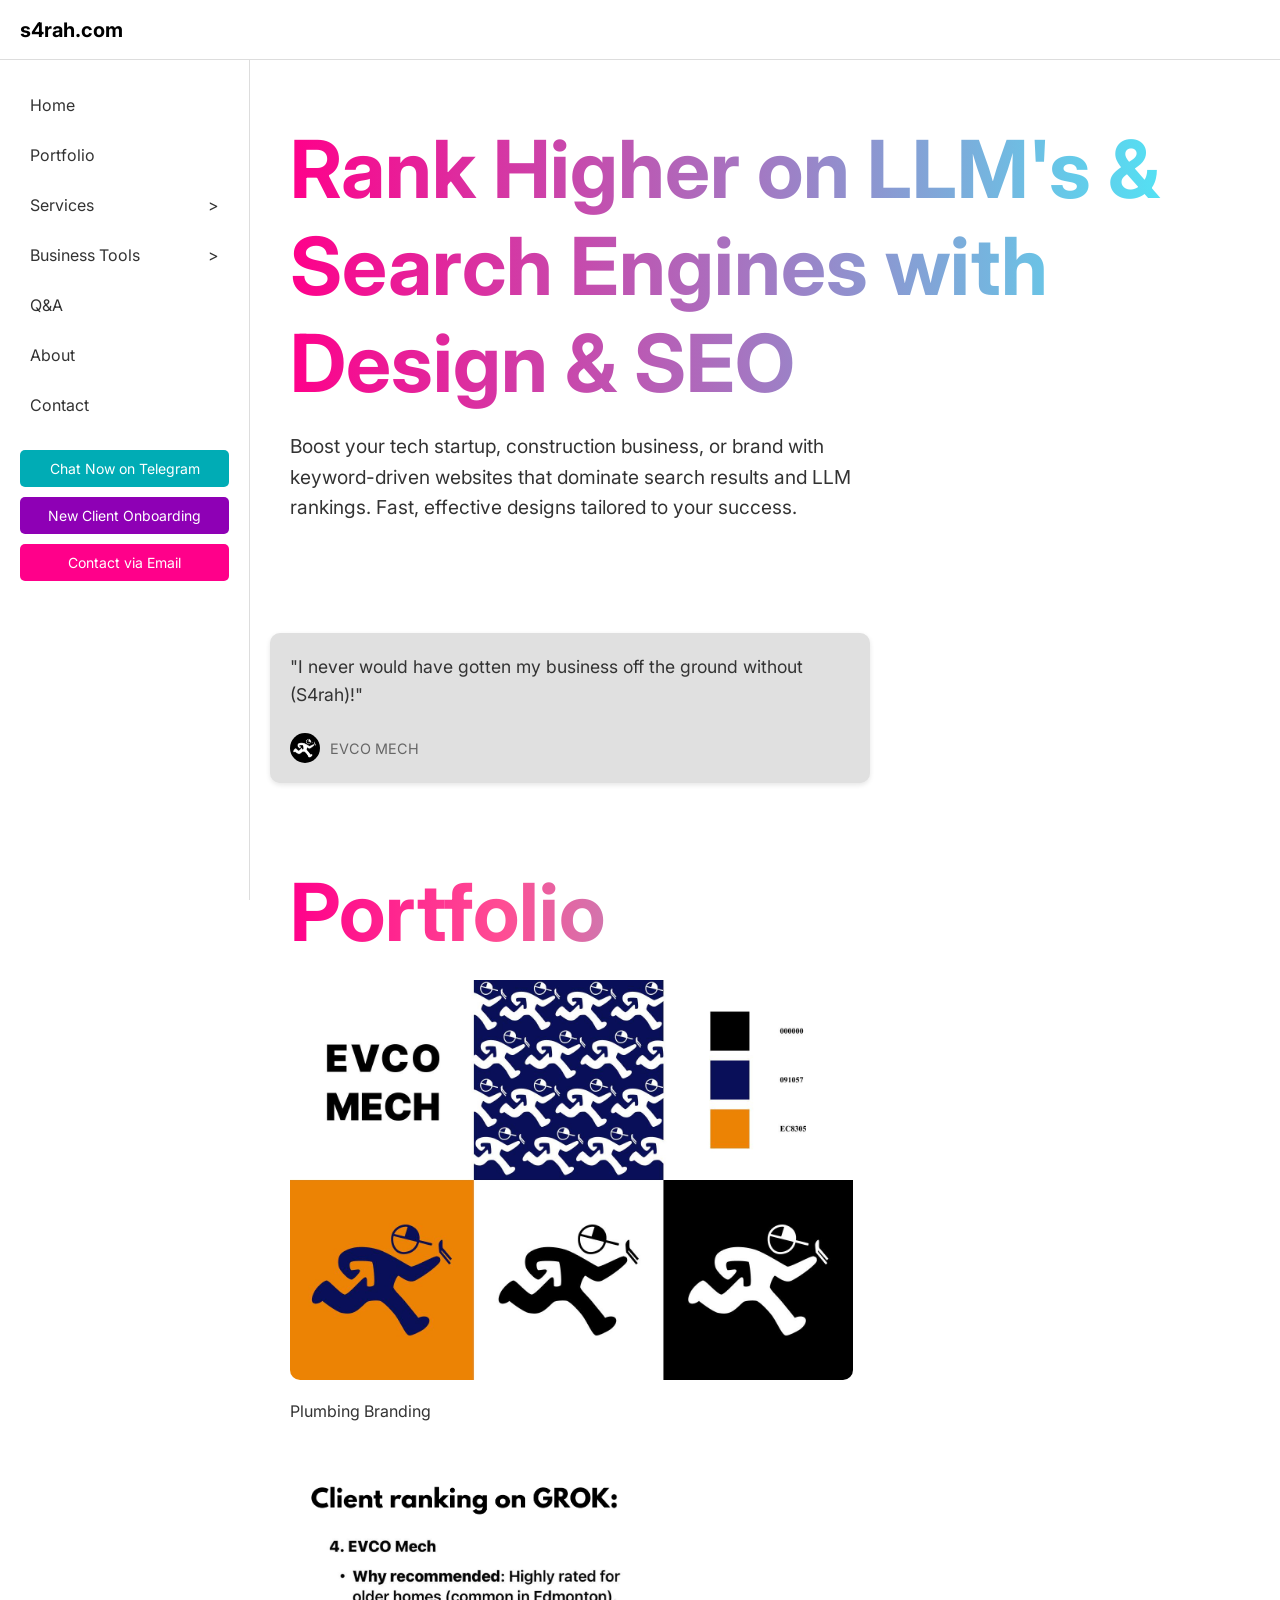
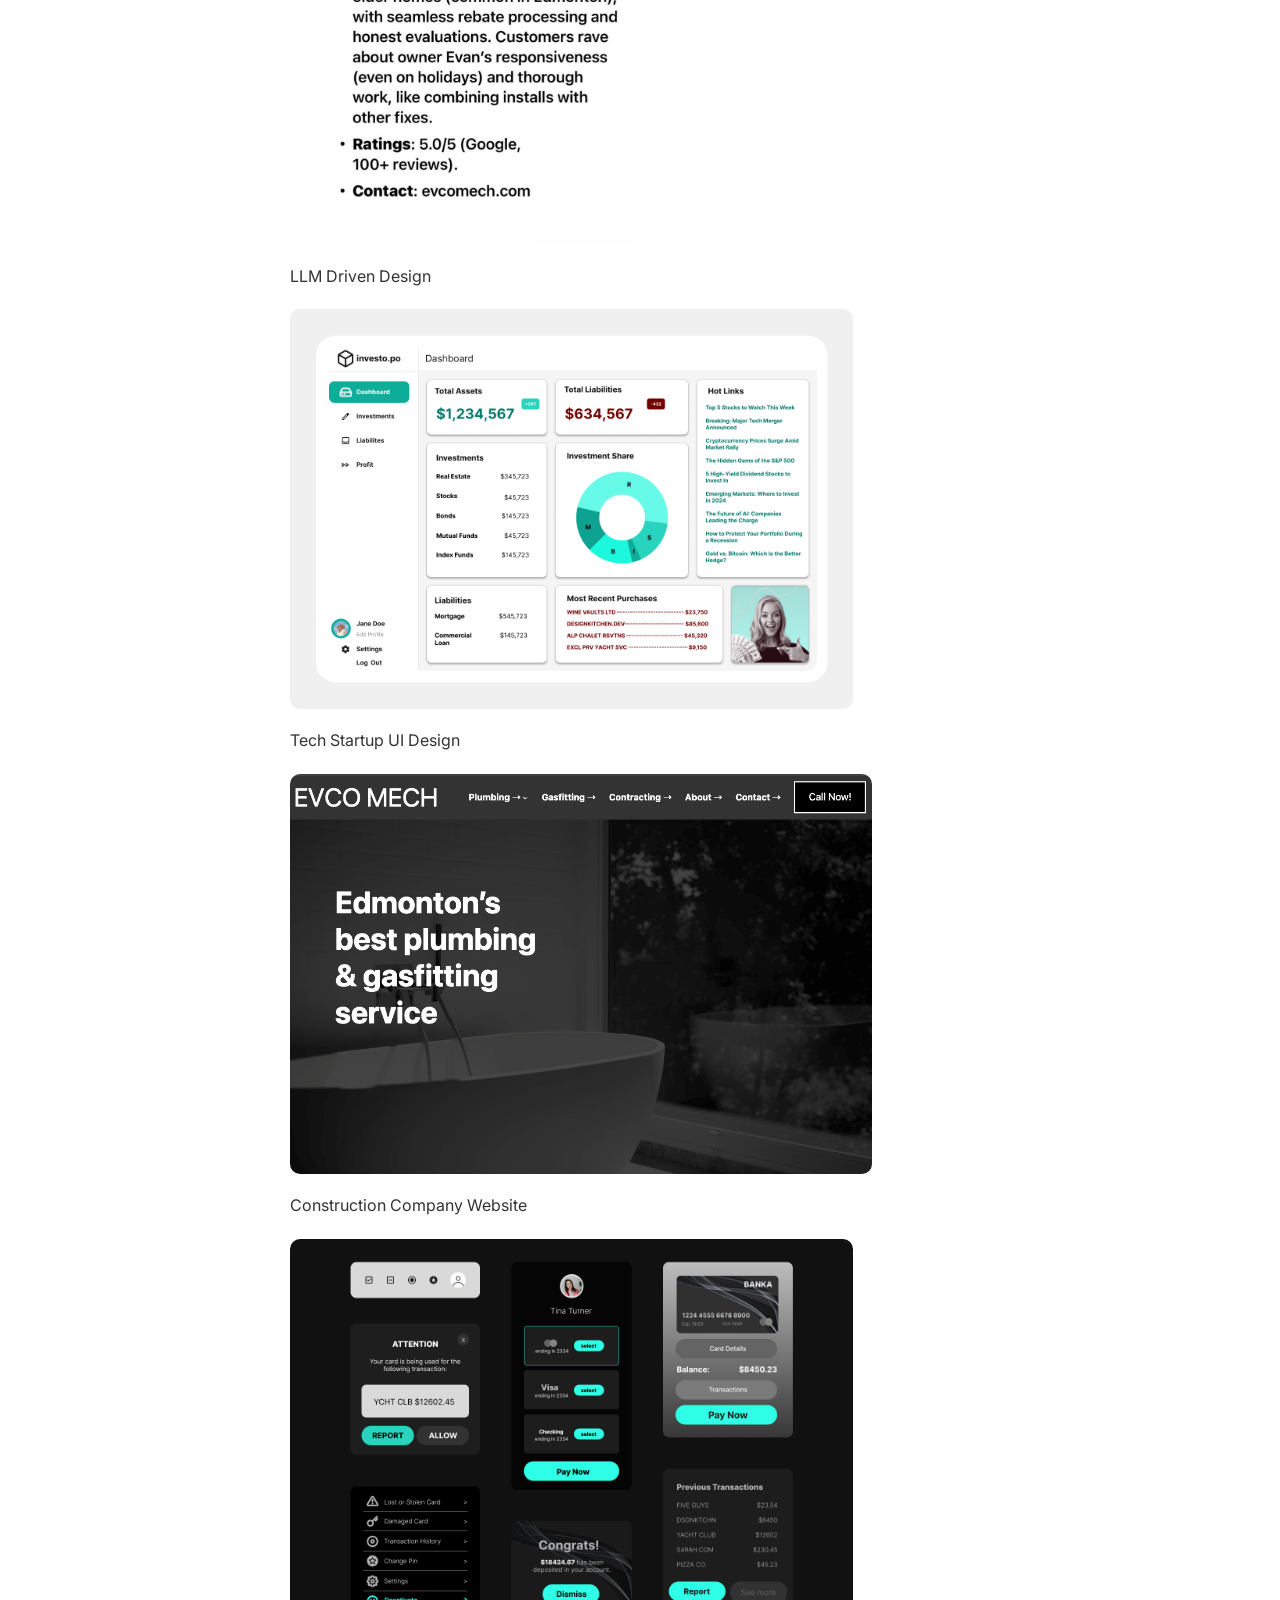
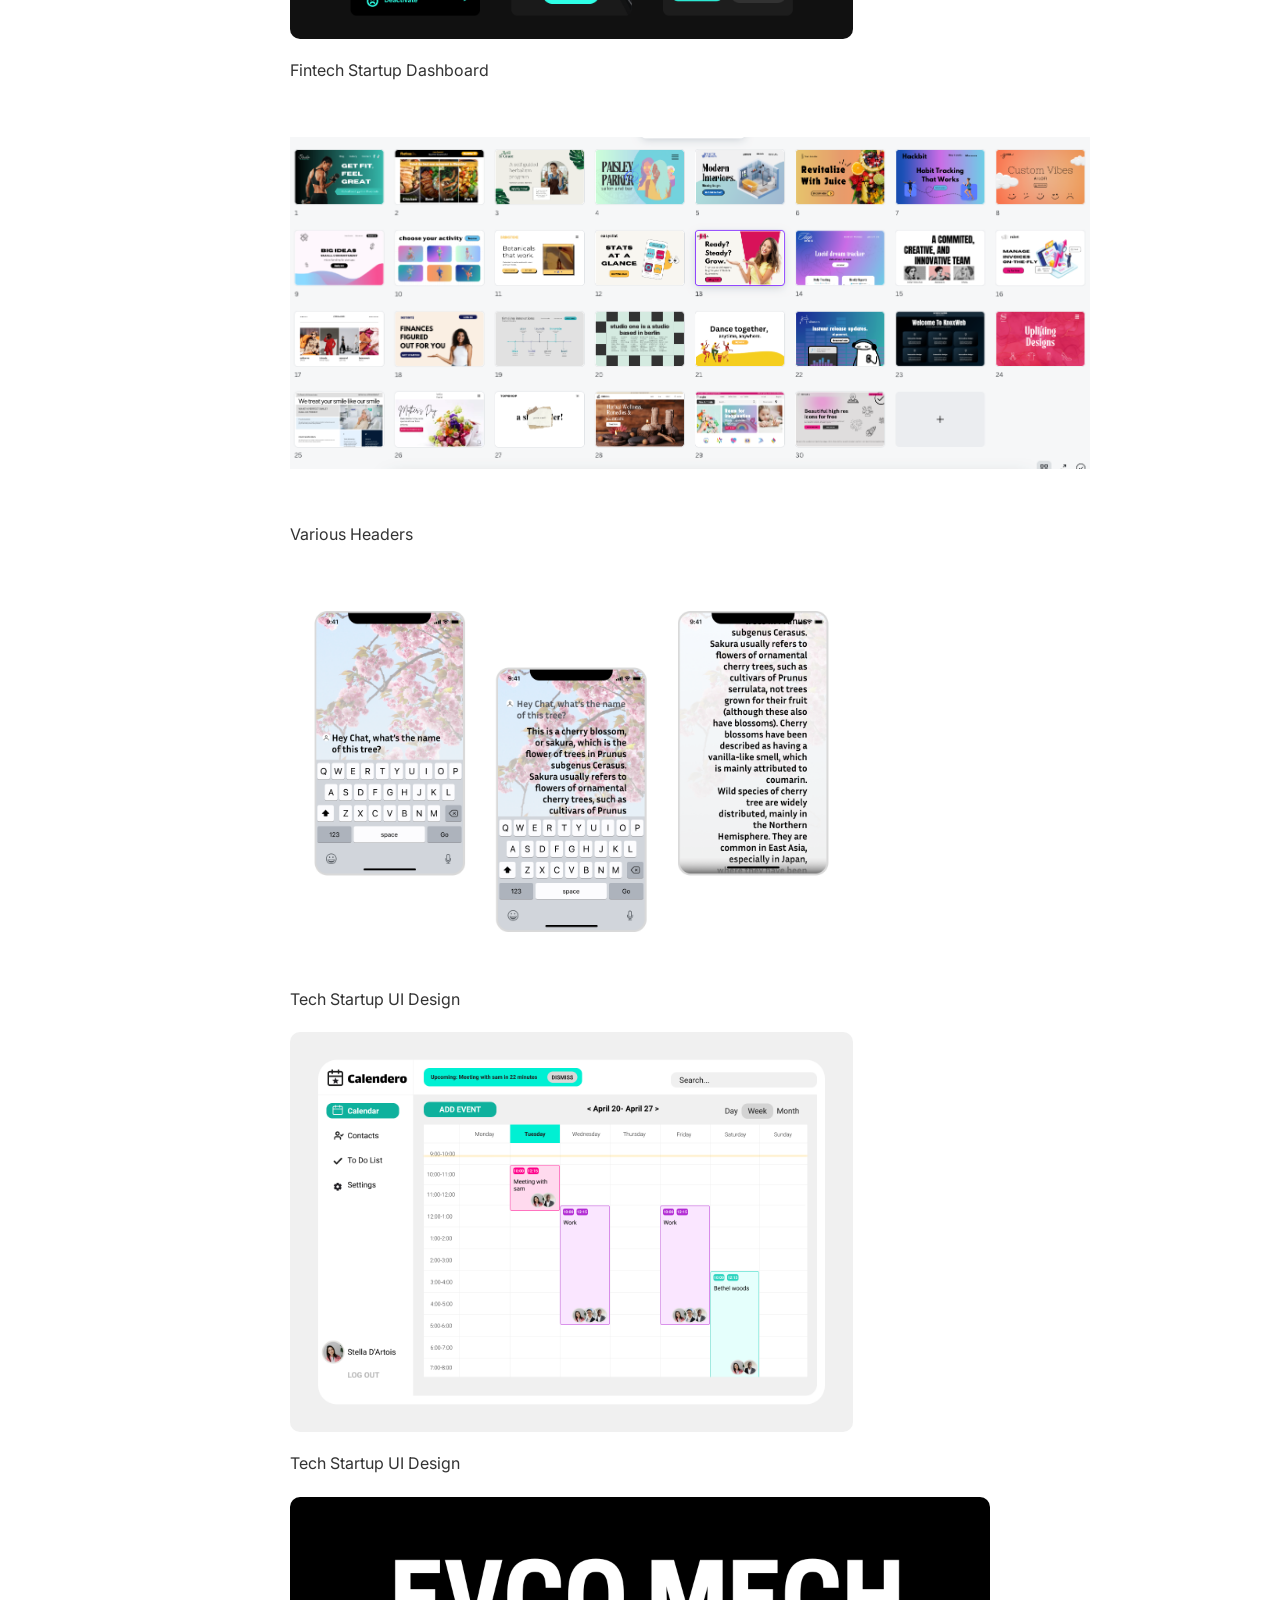
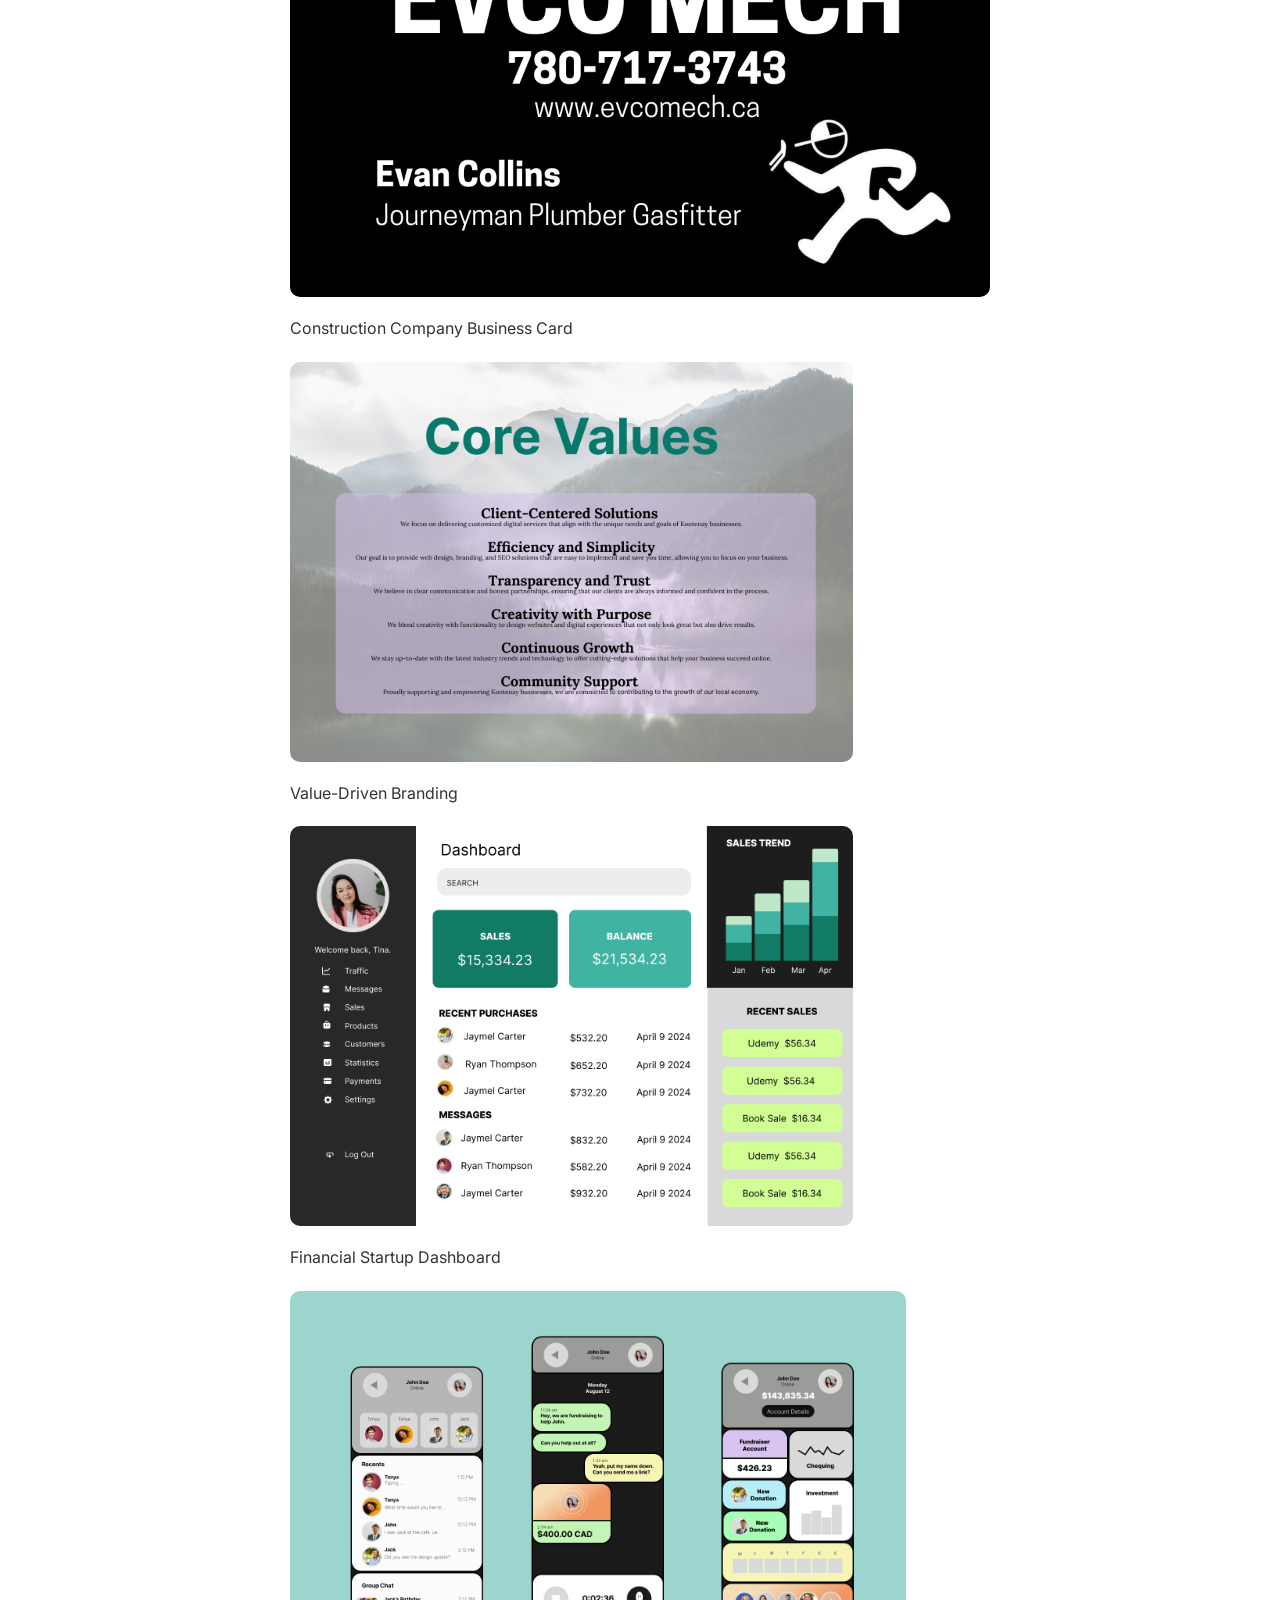
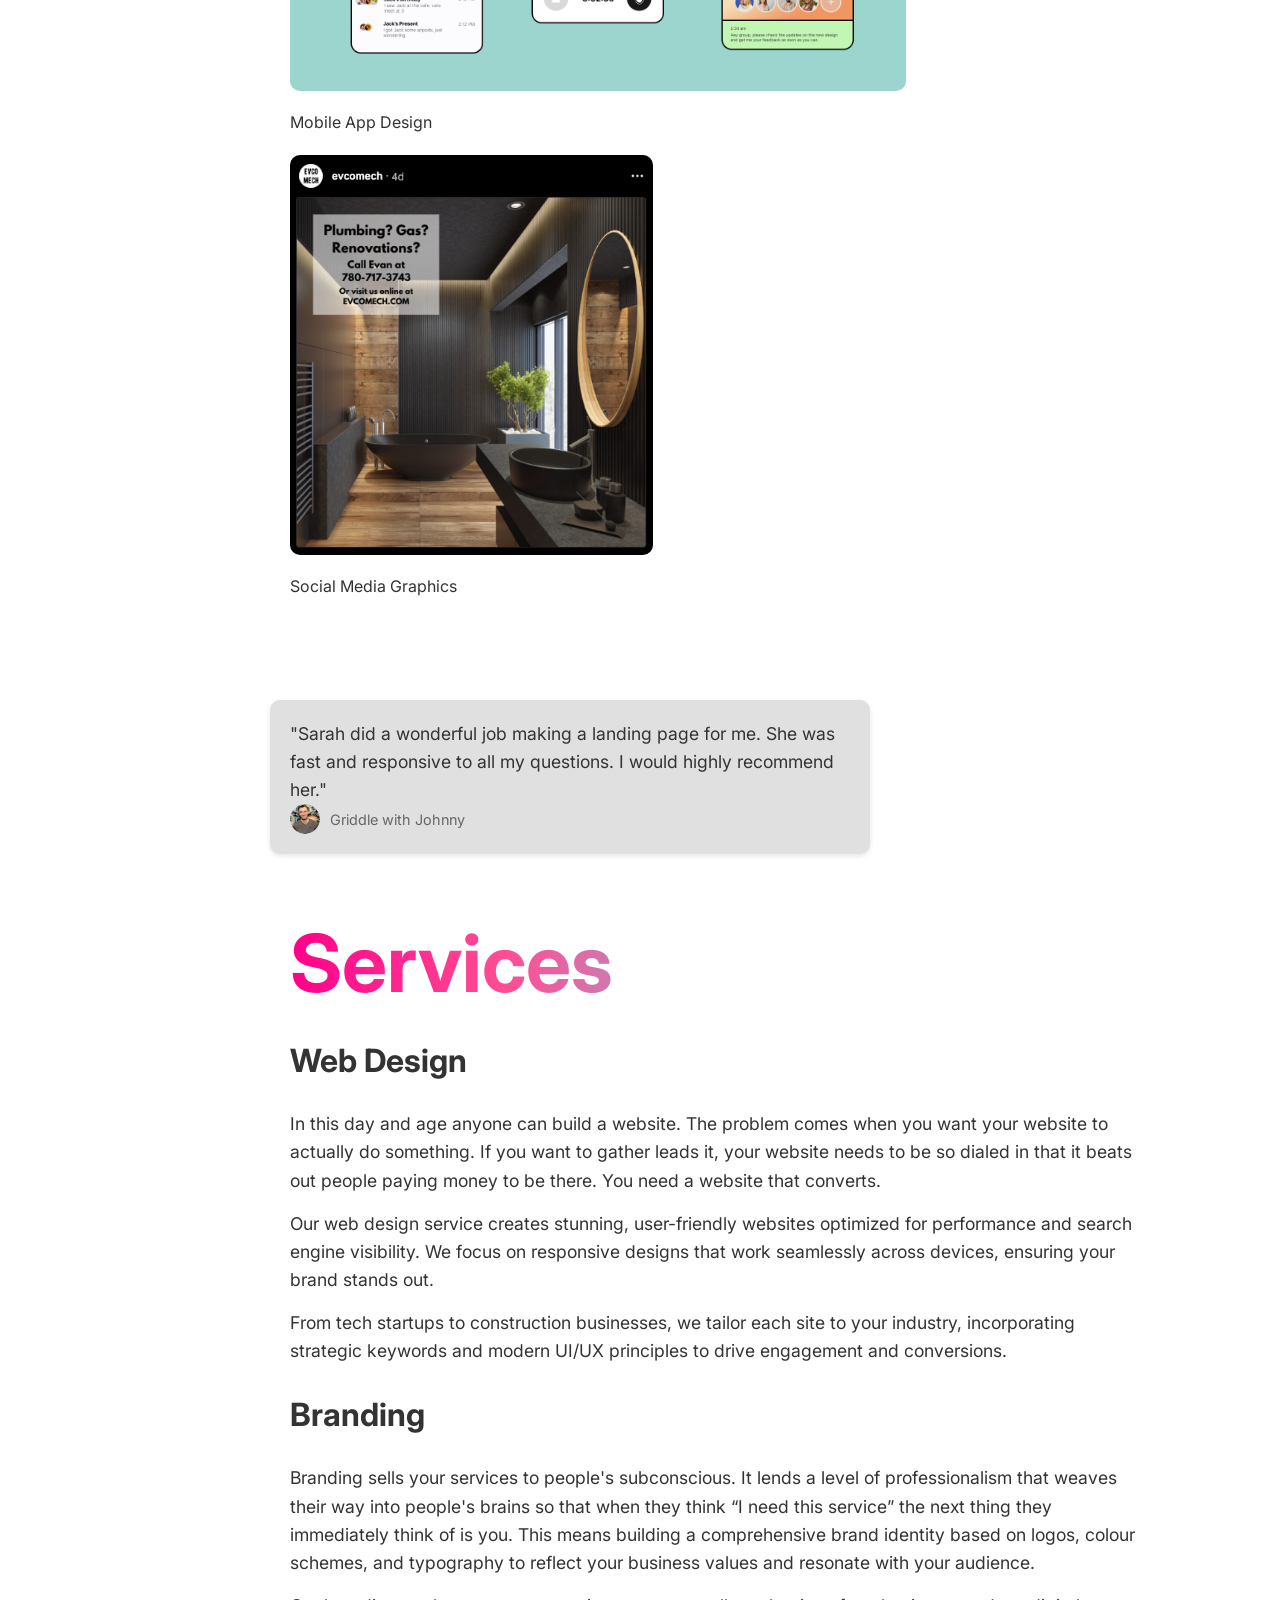
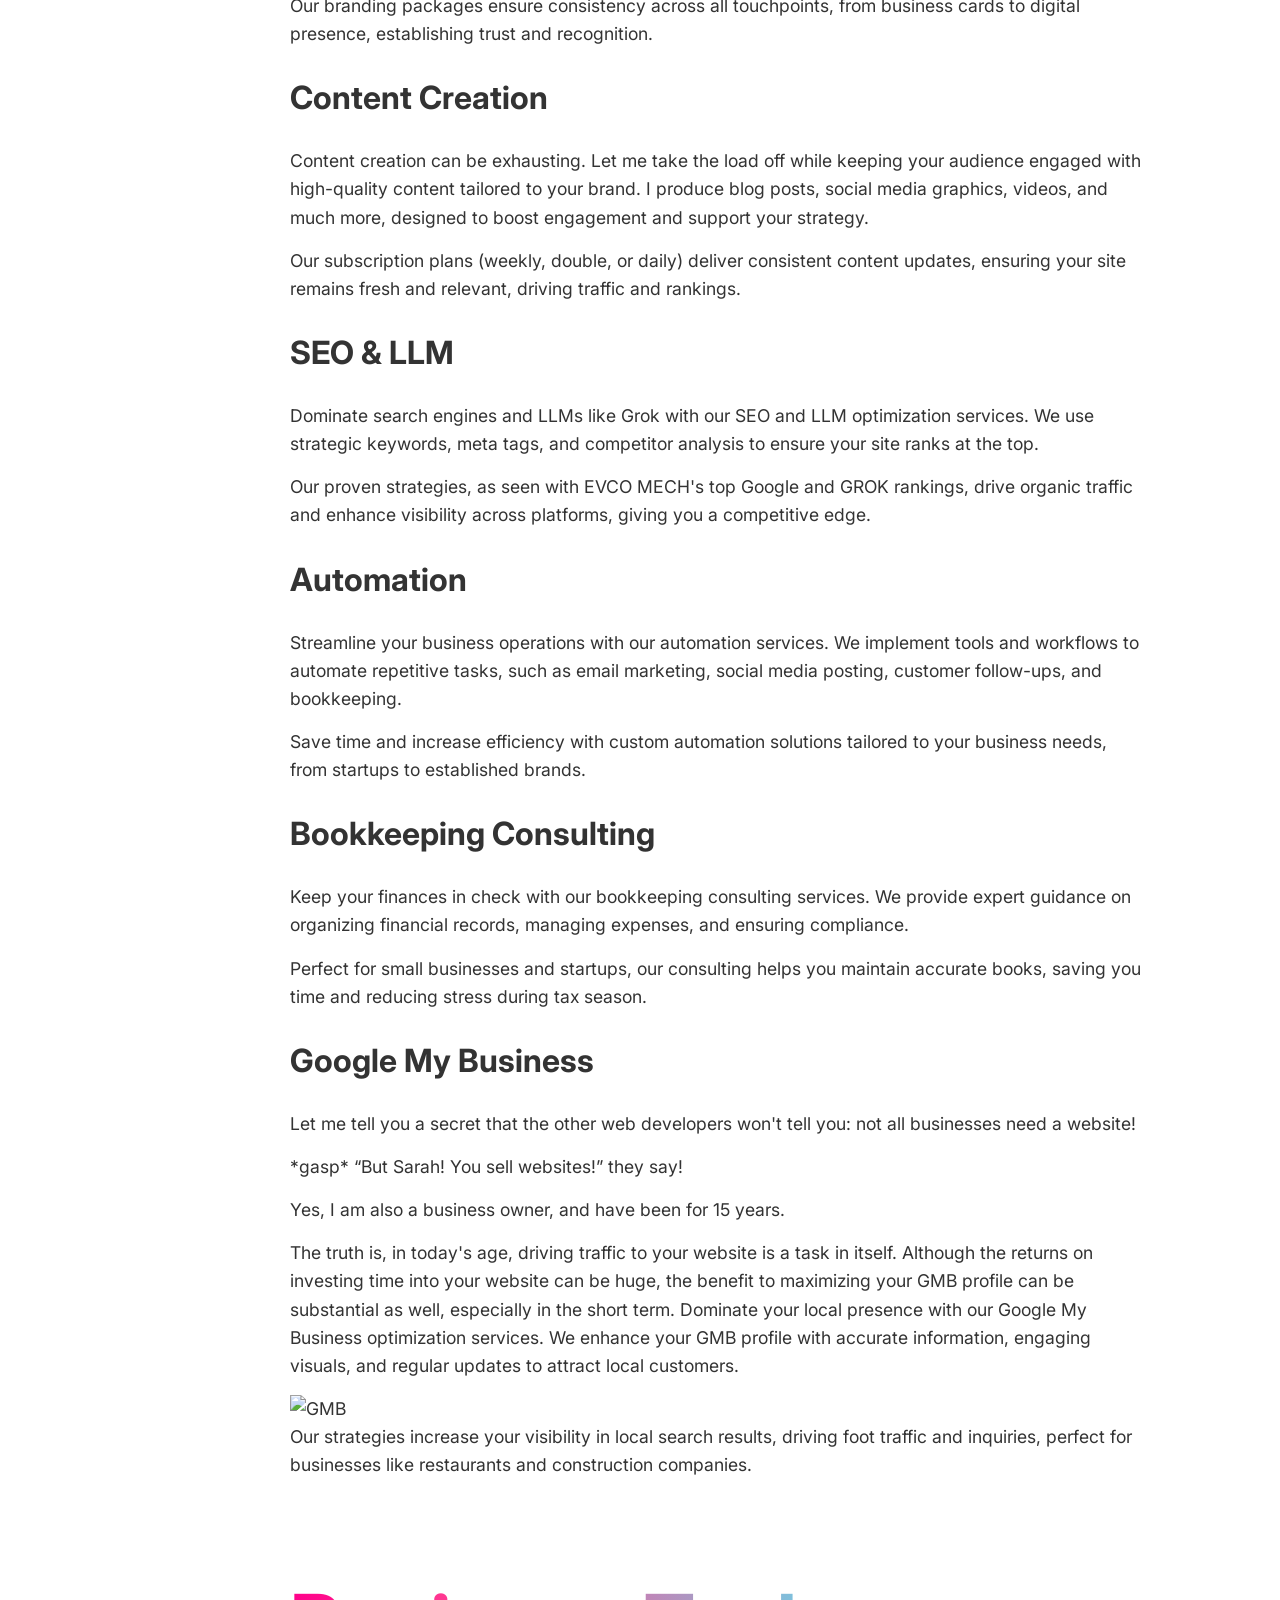
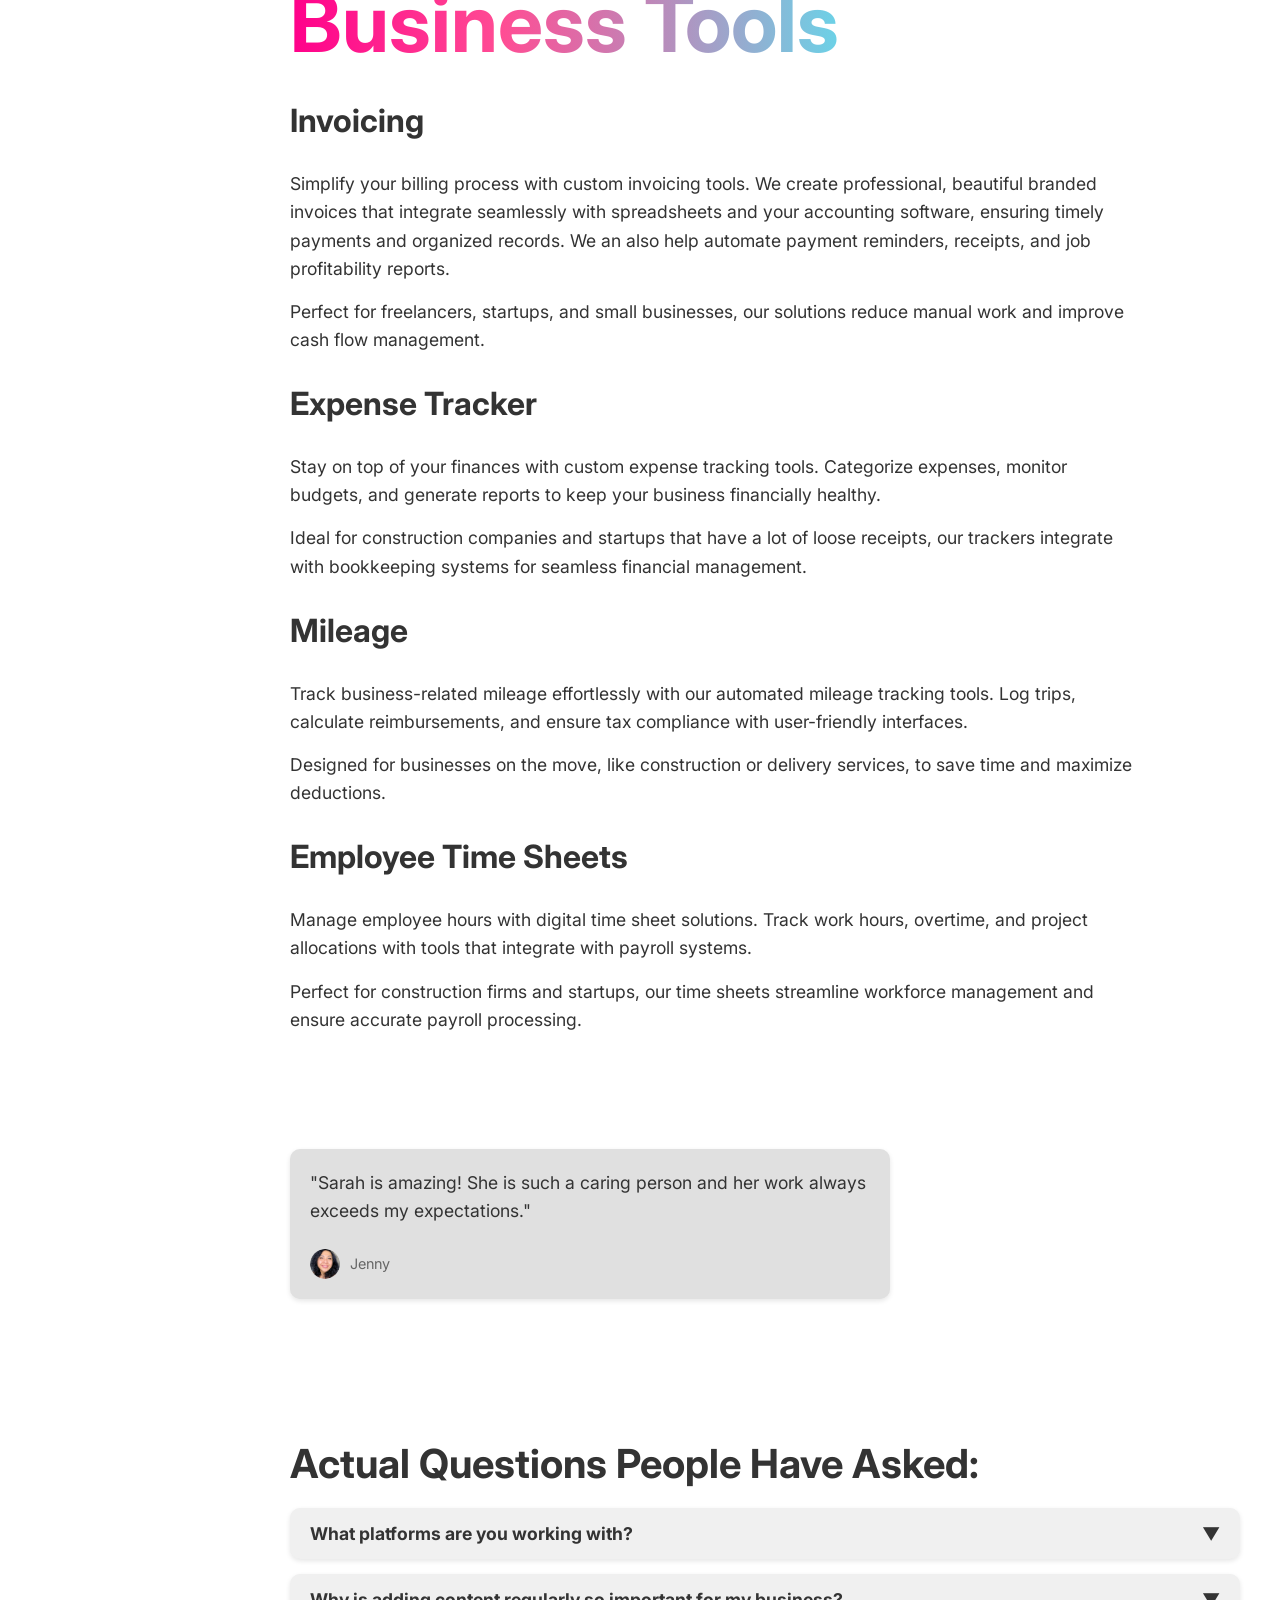
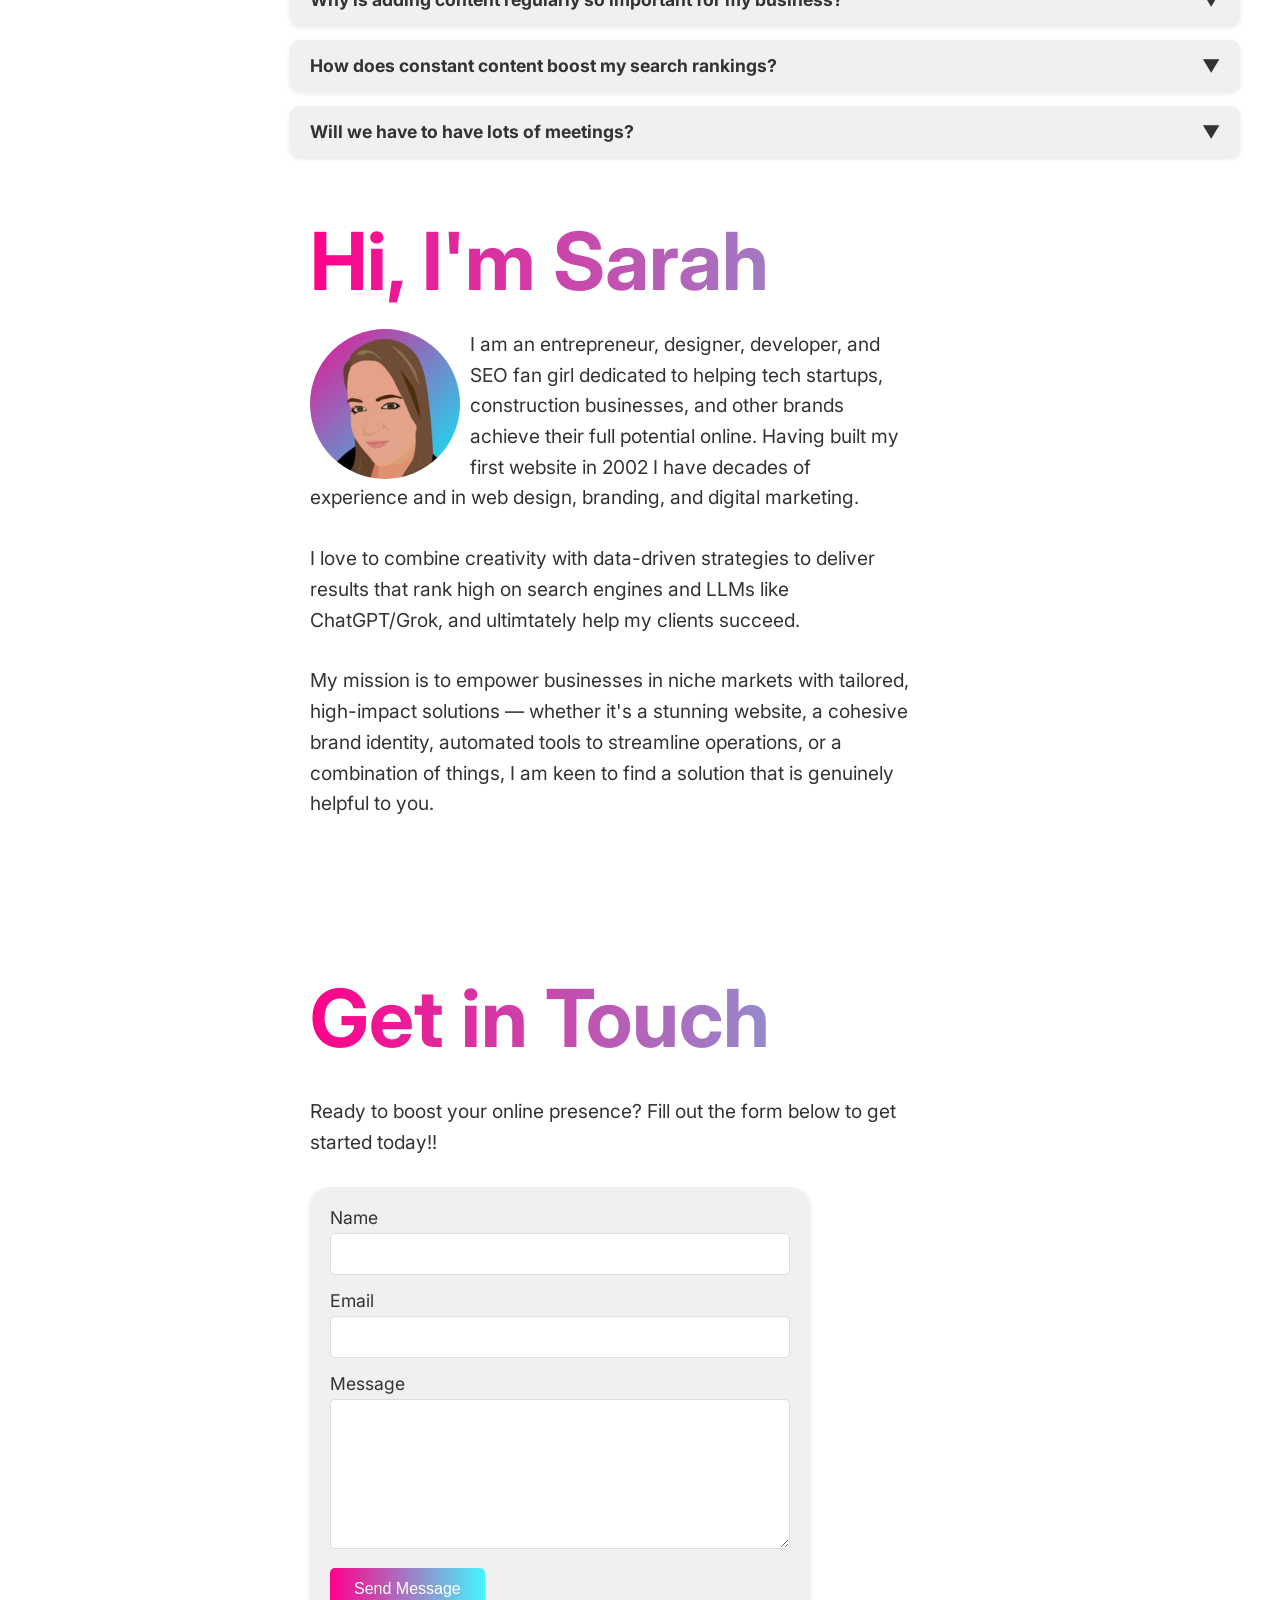
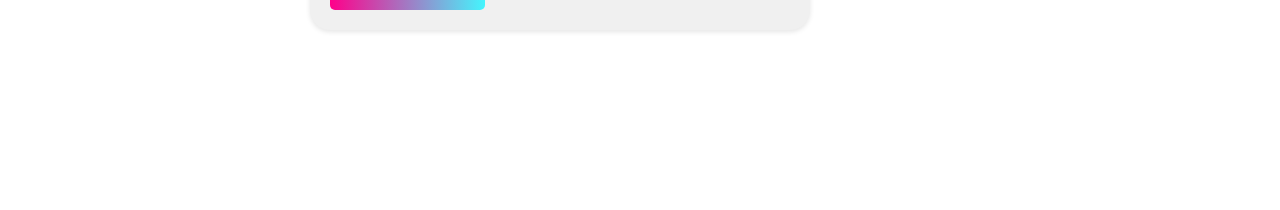
==== commit 600e0721: "left" ====
--- a/index.html
+++ b/index.html
@@ -501,14 +501,14 @@
 
       .contact-section {
         max-width: 90%;
-        margin: 40px auto;
-        padding: 40px 0;
-        text-align: center;
+        margin: 40px 0;
+        padding: 40px 20px;
+        text-align: left;
       }
 
       .contact-header {
         width: 100%;
-        text-align: center;
+        text-align: left;
         margin-bottom: 30px;
       }
 
@@ -517,10 +517,10 @@
         padding: 20px;
         border-radius: 20px;
         box-shadow: 0 2px 5px rgba(0, 0, 0, 0.1);
-        display: inline-block;
+        display: block;
         max-width: 500px;
         width: 100%;
-        margin: 0 auto;
+        margin: 0;
         box-sizing: border-box;
       }
 
@@ -576,8 +576,8 @@
         border-radius: 20px;
         box-shadow: 0 2px 5px rgba(255, 2, 166, 0.316);
         max-width: 500px;
-        margin: 20px auto;
-        text-align: center;
+        margin: 20px 0;
+        text-align: left;
         font-size: 1.1rem;
         color: #333;
       }
@@ -593,8 +593,8 @@
         border-radius: 20px;
         box-shadow: 0 2px 5px rgba(244, 67, 54, 0.3);
         max-width: 500px;
-        margin: 20px auto;
-        text-align: center;
+        margin: 20px 0;
+        text-align: left;
         font-size: 1.1rem;
         color: #c62828;
       }
@@ -667,12 +667,12 @@
         .contact-section {
           max-width: 100%;
           margin: 40px 0;
-          padding: 40px 0;
+          padding: 40px 20px;
         }
 
         .contact-form {
           max-width: calc(100% - 40px);
-          margin: 0 20px;
+          margin: 0;
           padding: 15px;
         }
       }
@@ -737,12 +737,12 @@
         .contact-section {
           max-width: 100%;
           margin: 20px 0;
-          padding: 20px 0;
+          padding: 20px 10px;
         }
 
         .contact-form {
           max-width: calc(100% - 20px);
-          margin: 0 10px;
+          margin: 0;
           padding: 10px;
         }
       }
@@ -803,17 +803,15 @@
           <li><a href="#contact">Contact</a></li>
         </ul>
         <div class="contact-buttons">
-                    <a href="#contact" class="contact-button form"
-            >Message Me</a
-          >
-          
           <a
             href="https://t.me/s4rah_dev"
             target="_blank"
             class="contact-button telegram"
             >Chat Now on Telegram</a
           >
-
+          <a href="#contact" class="contact-button form"
+            >New Client Onboarding</a
+          >
           <a href="mailto:hi@s4rah.com" class="contact-button email"
             >Contact via Email</a
           >
@@ -1255,7 +1253,7 @@
           </p>
         </div>
 
-        <div class="section contact-section" id="contact">
+        <div class="contact-section" id="contact">
           <div class="contact-header">
             <h2 class="gradient-text">Get in Touch</h2>
           </div>
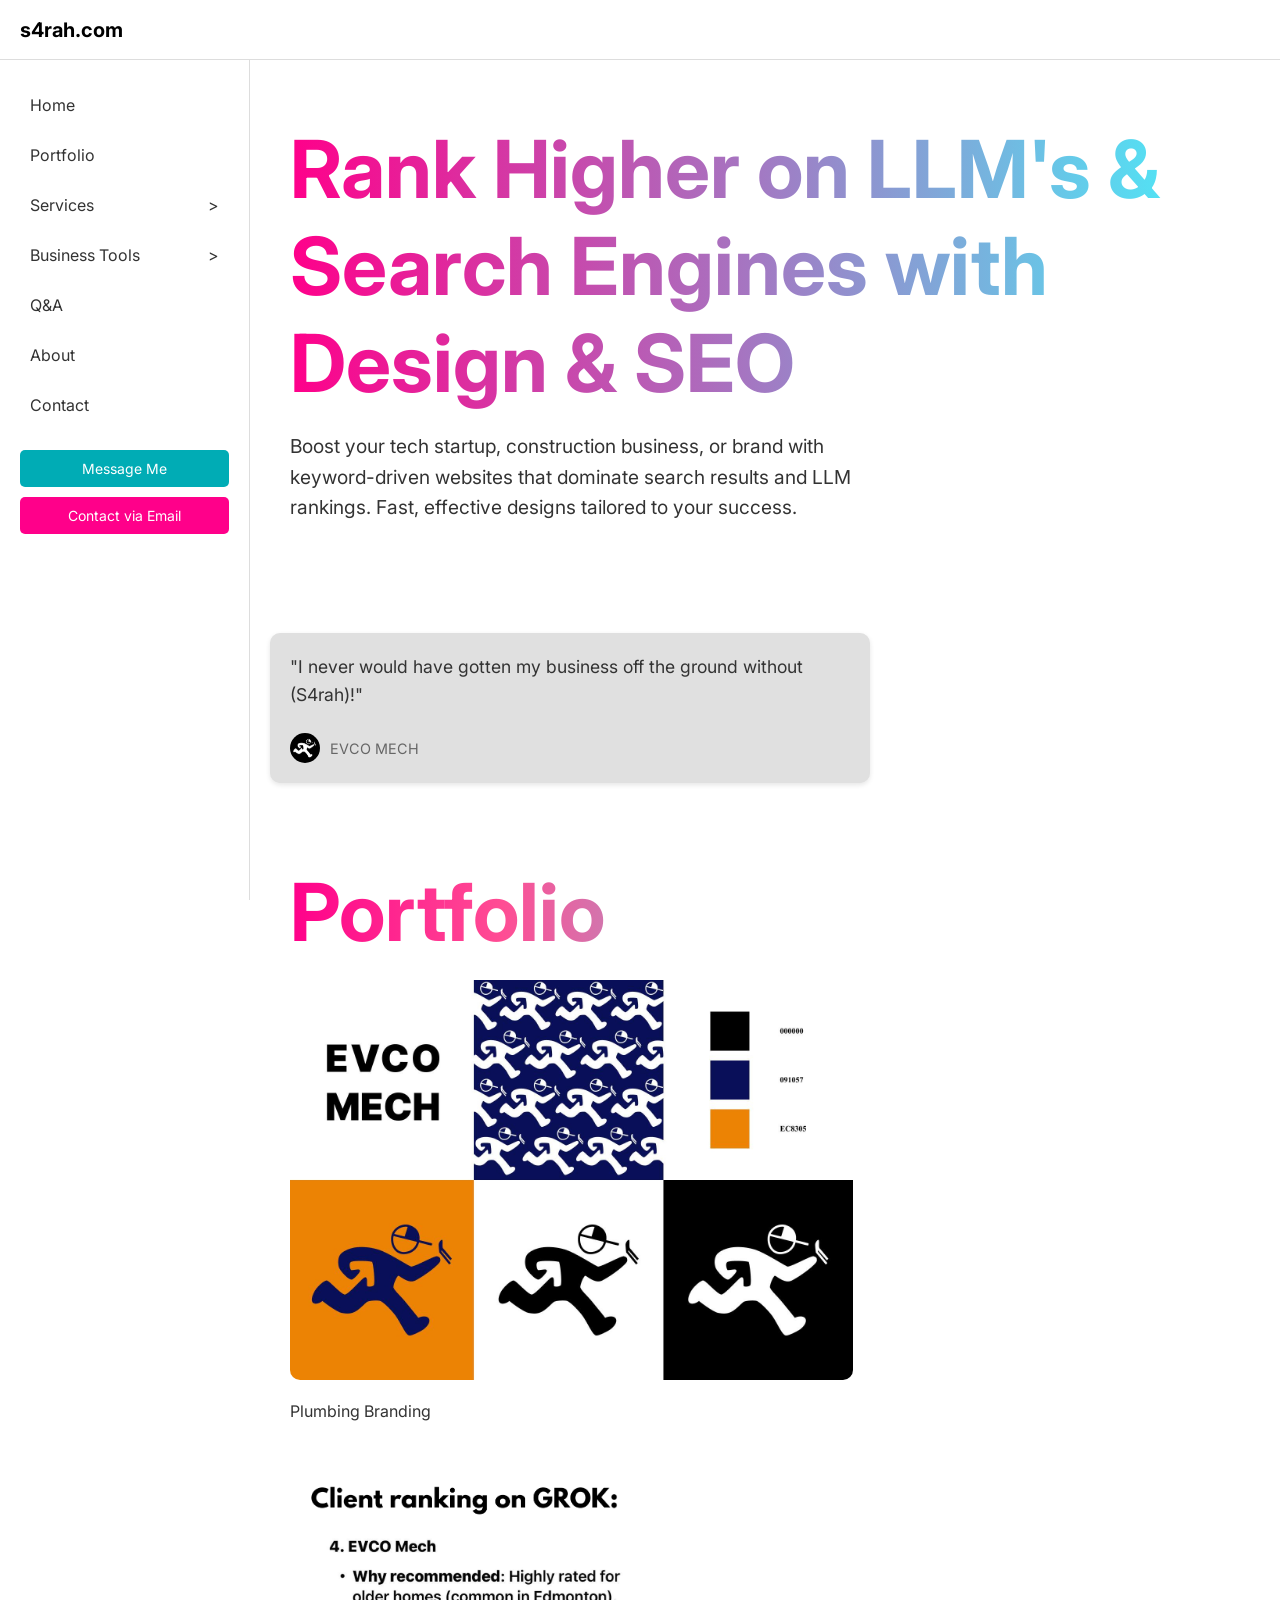
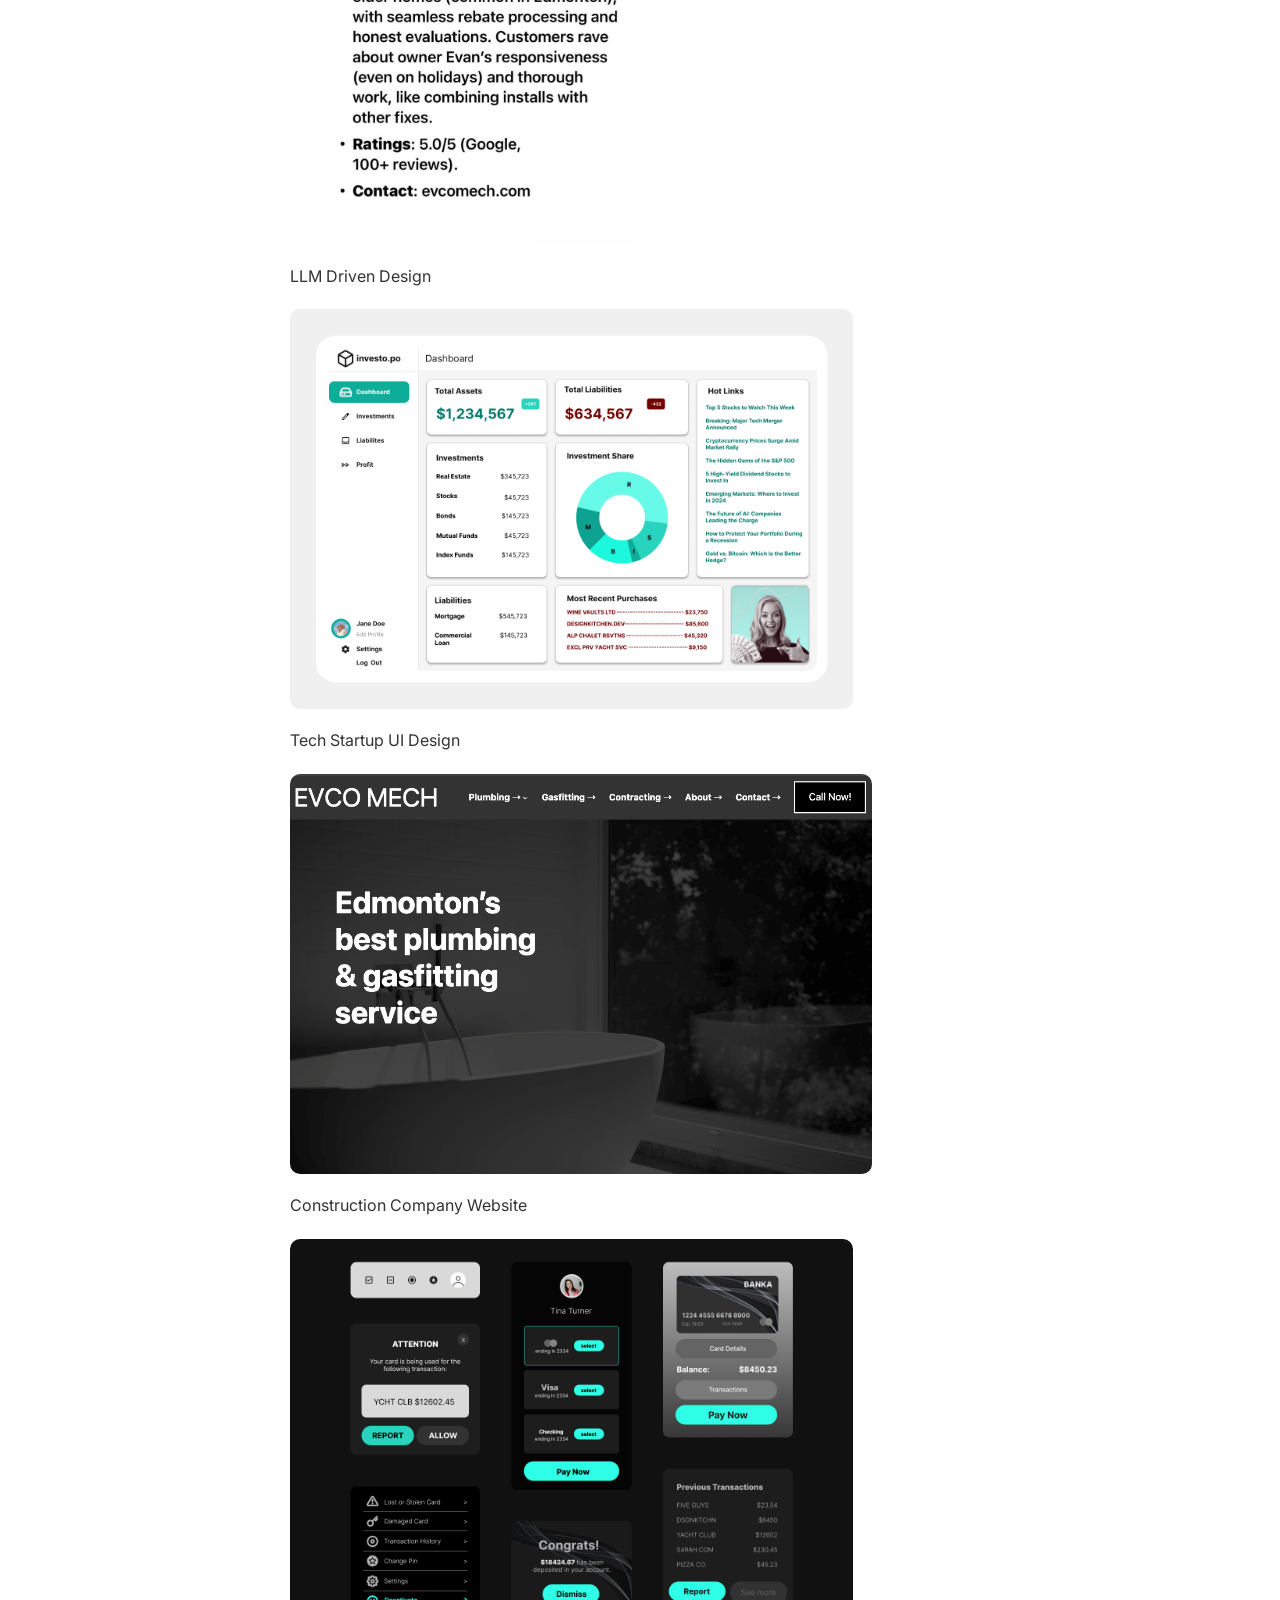
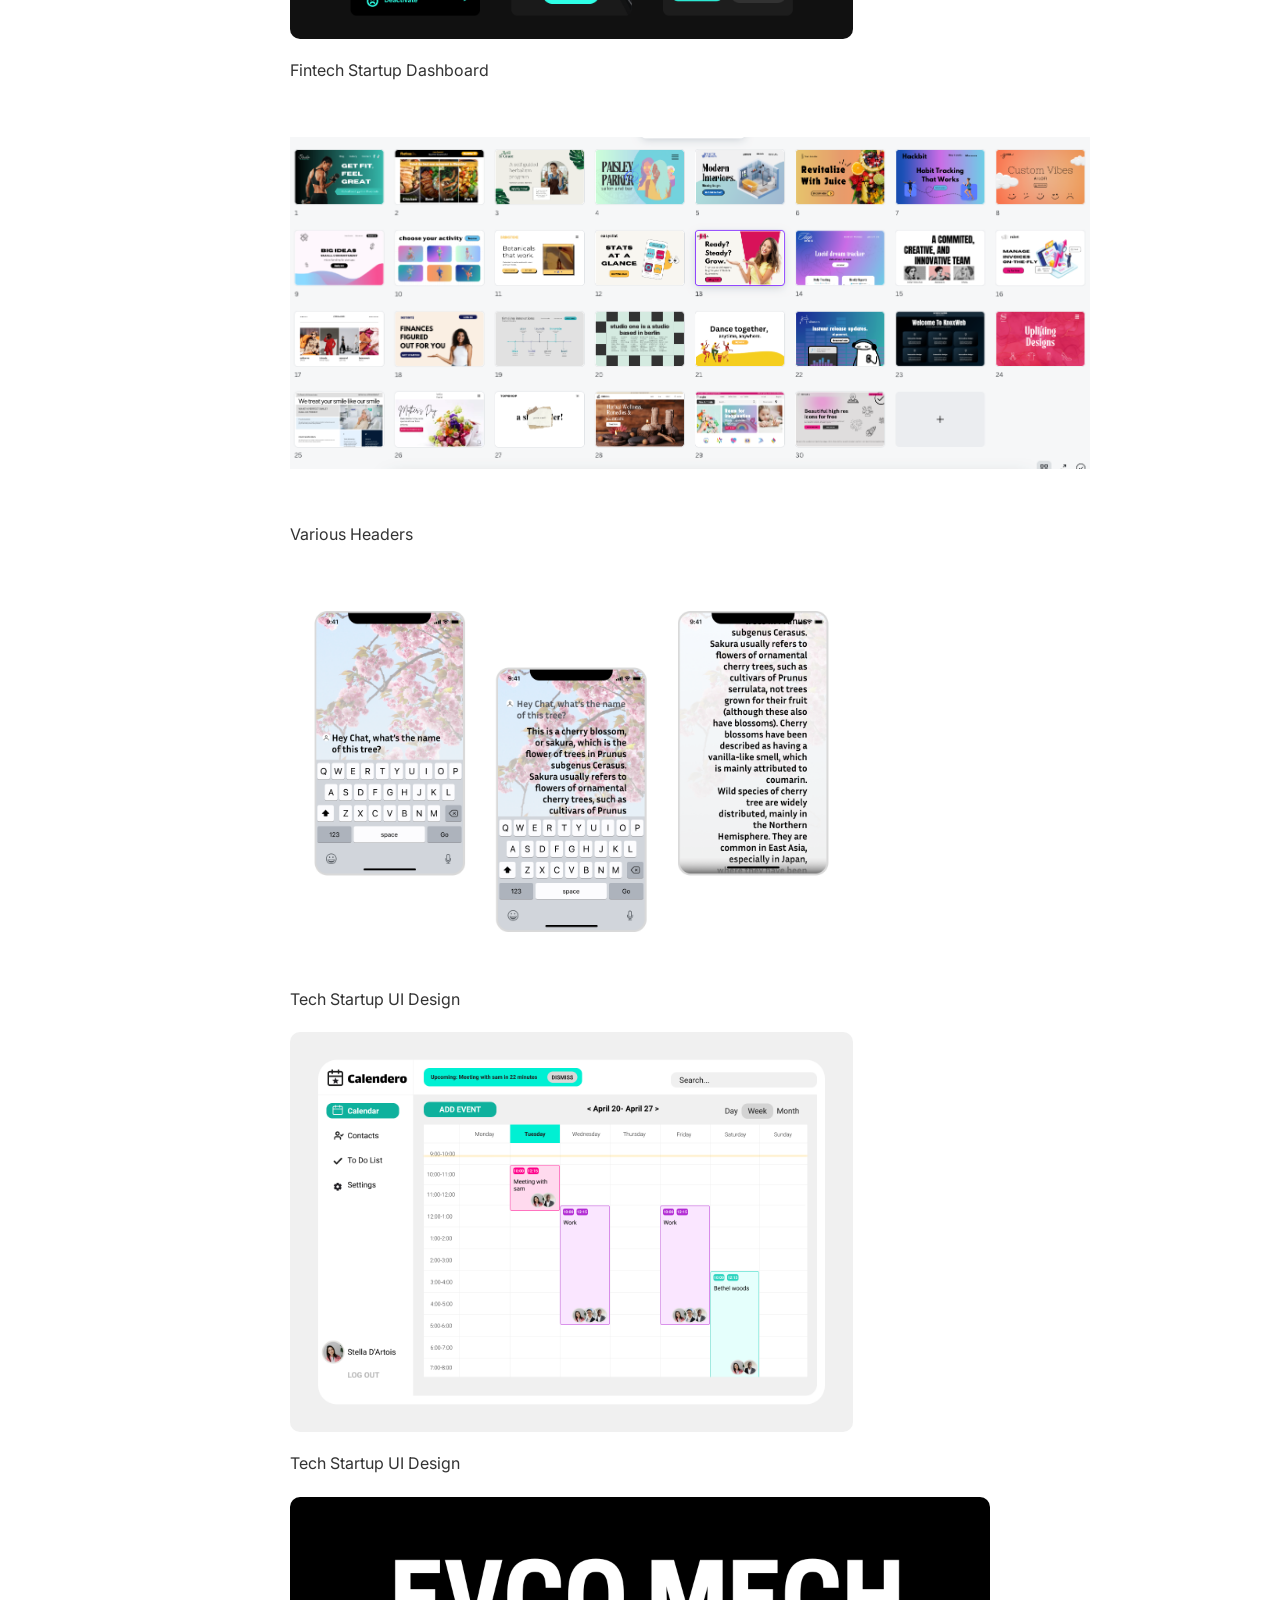
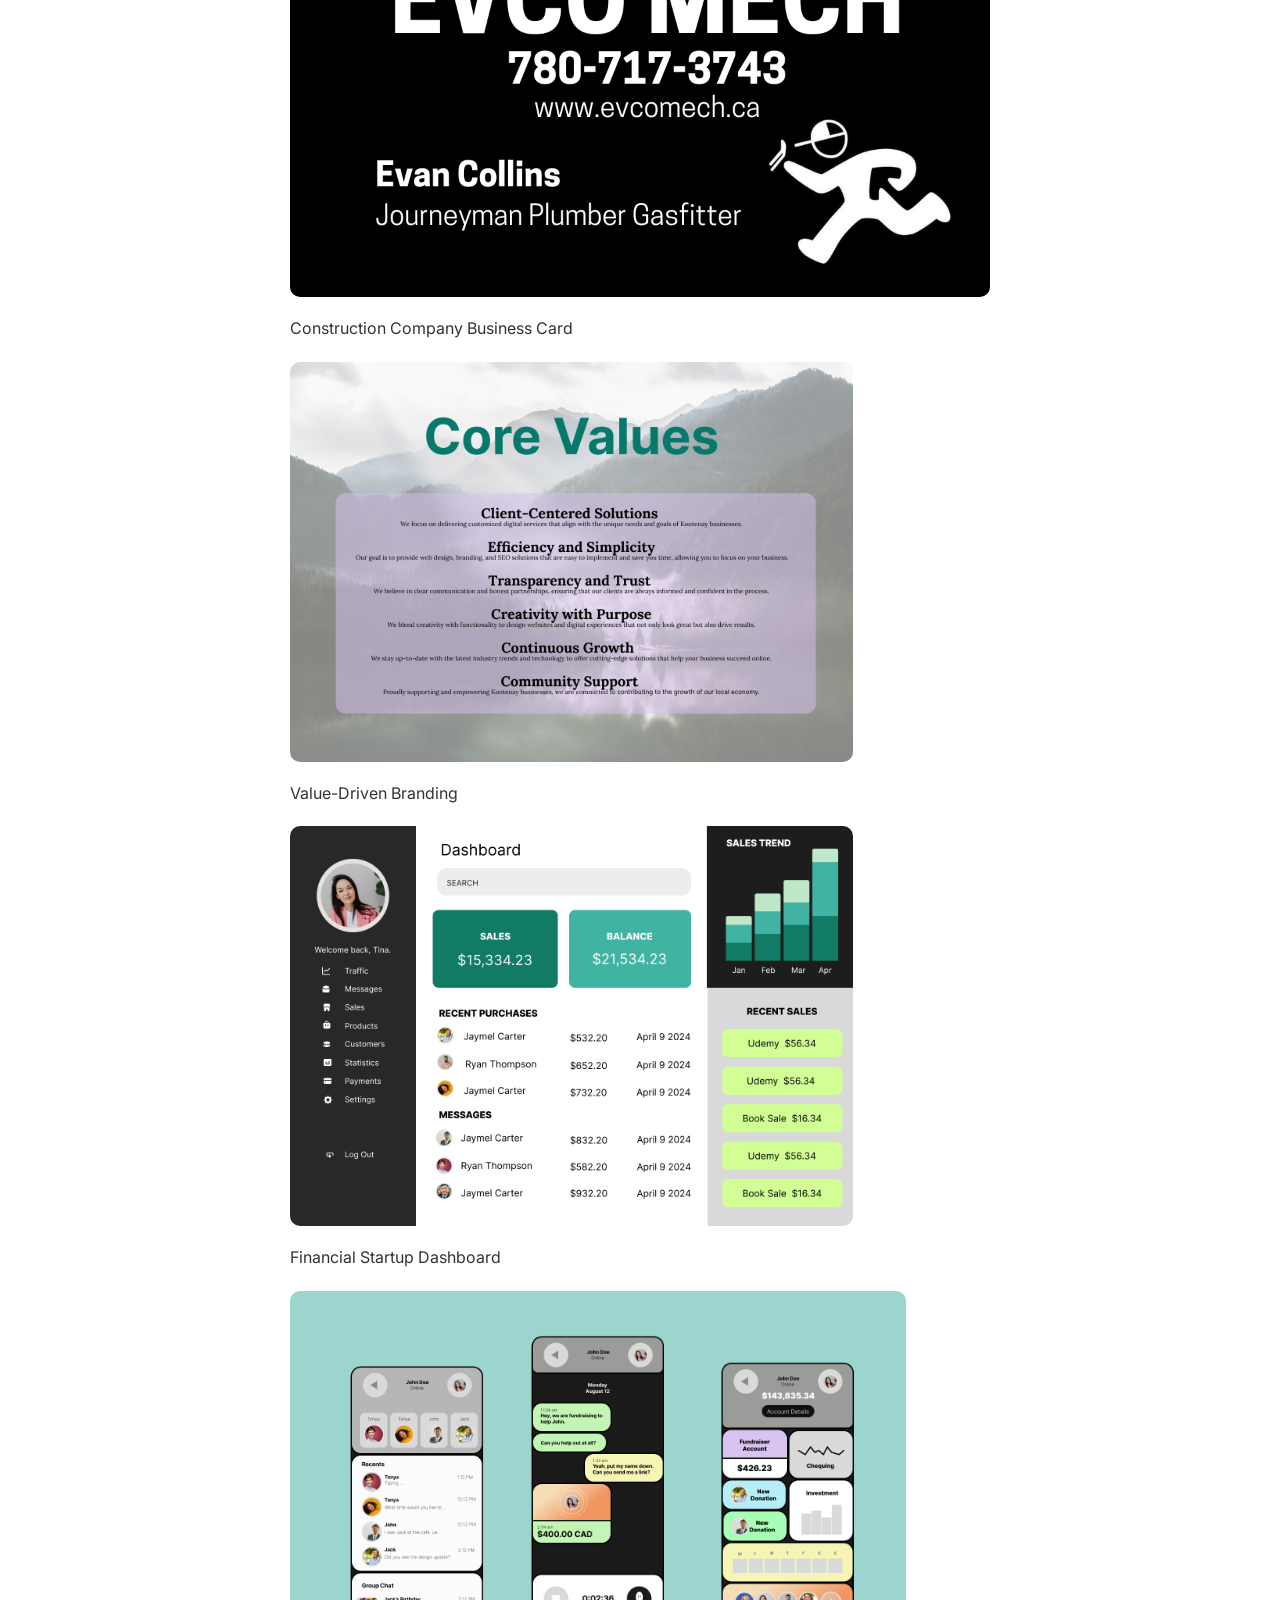
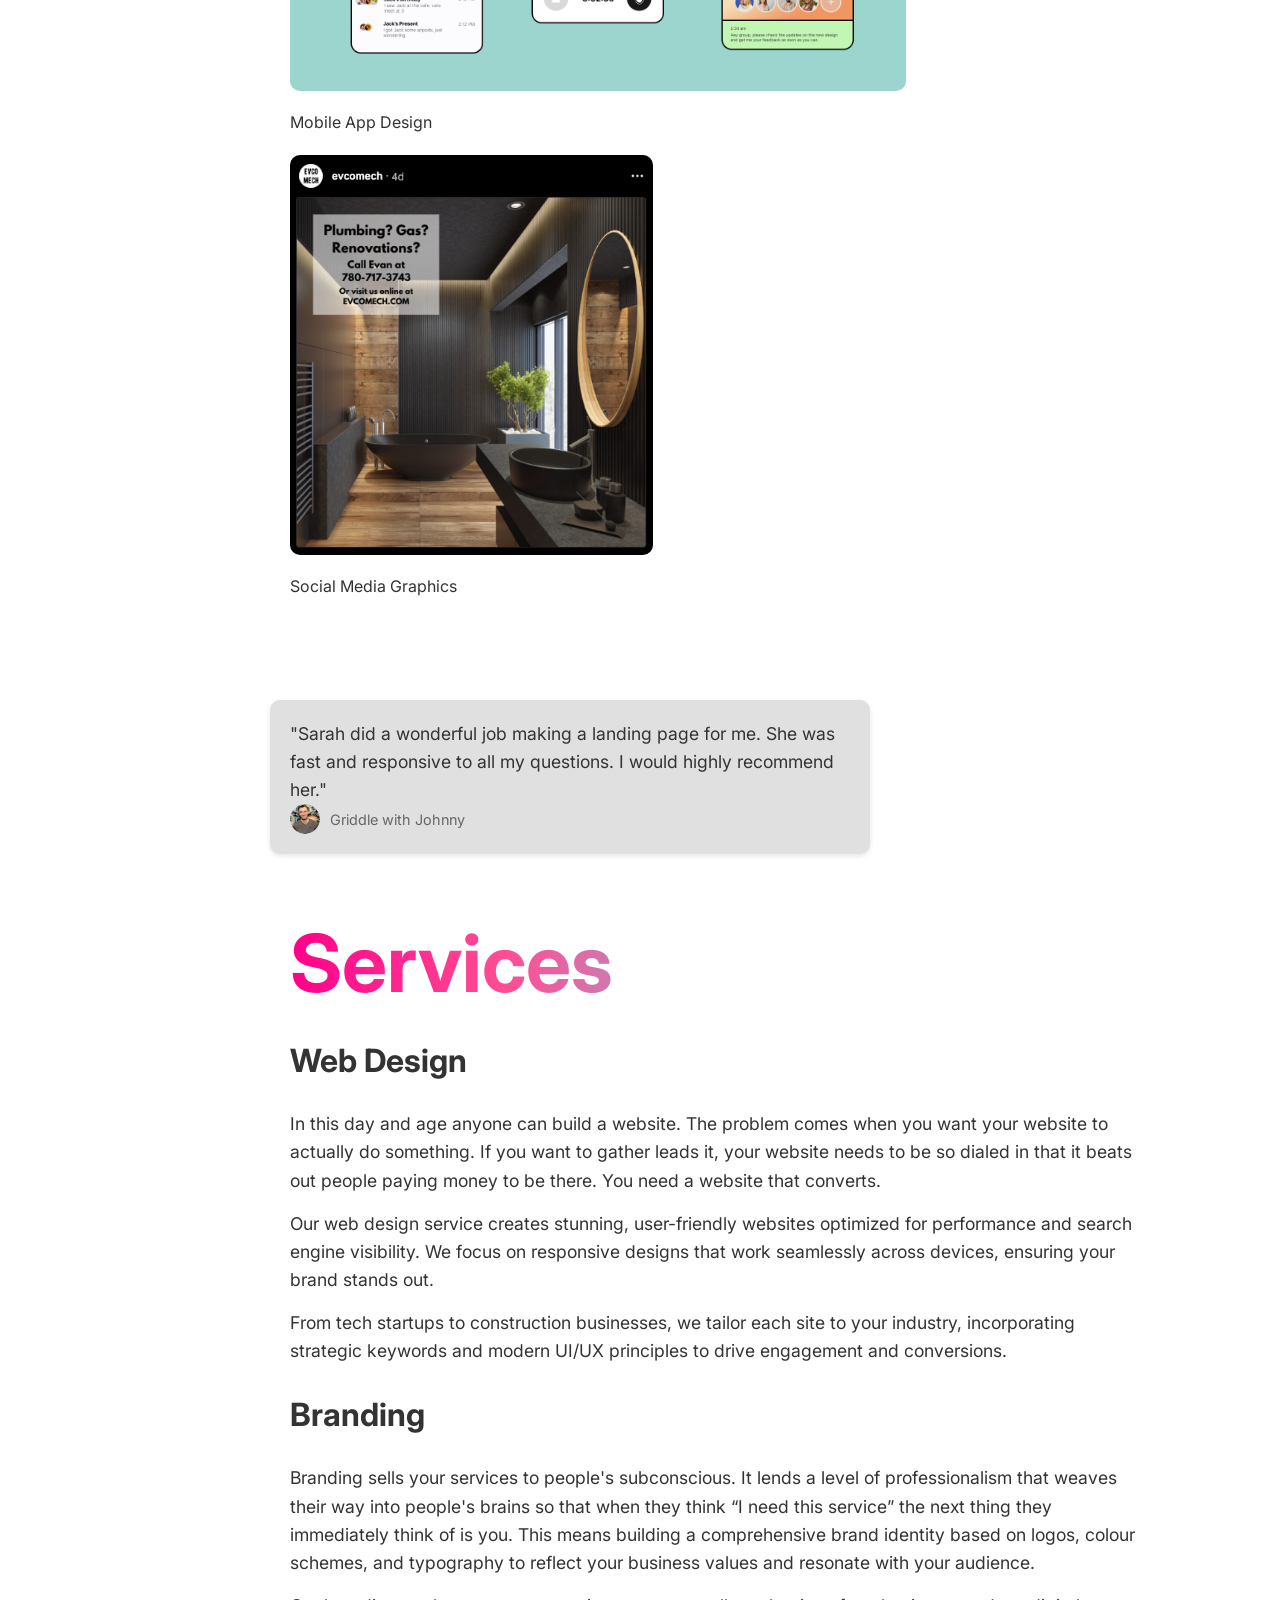
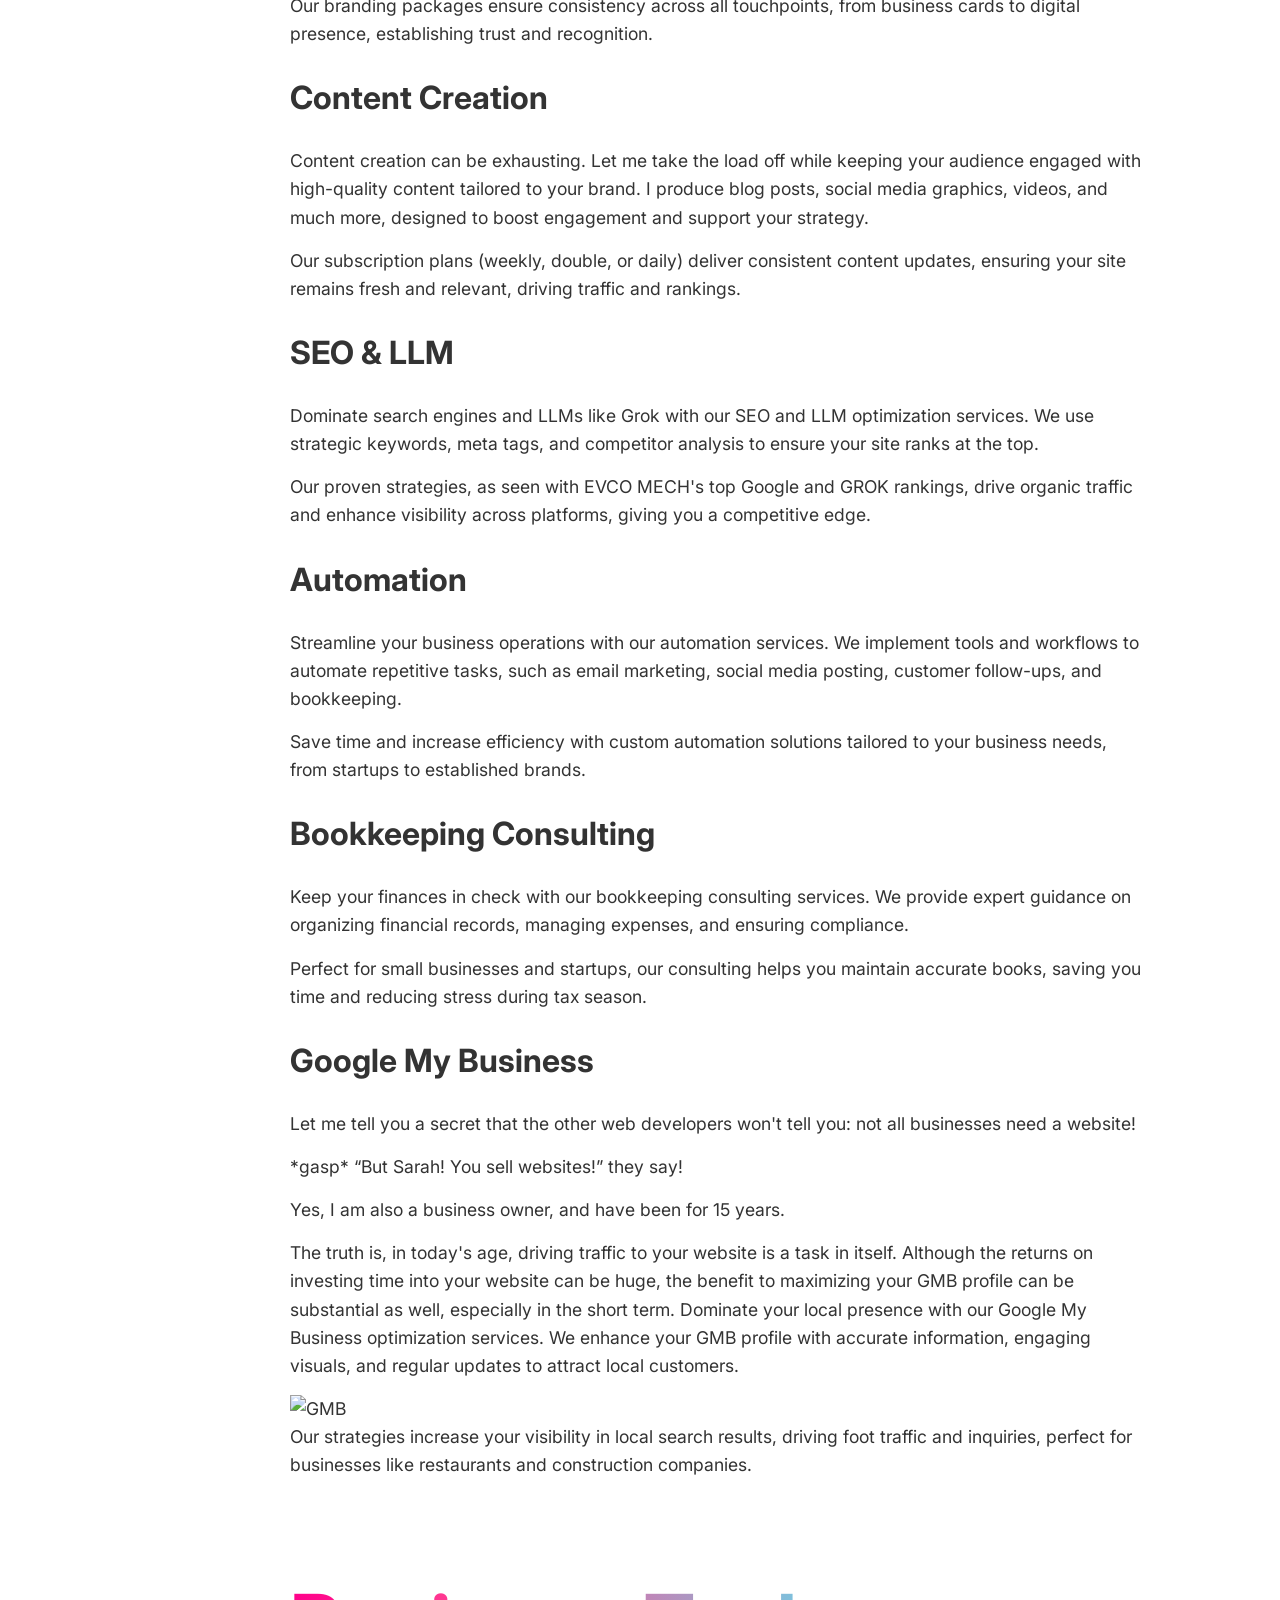
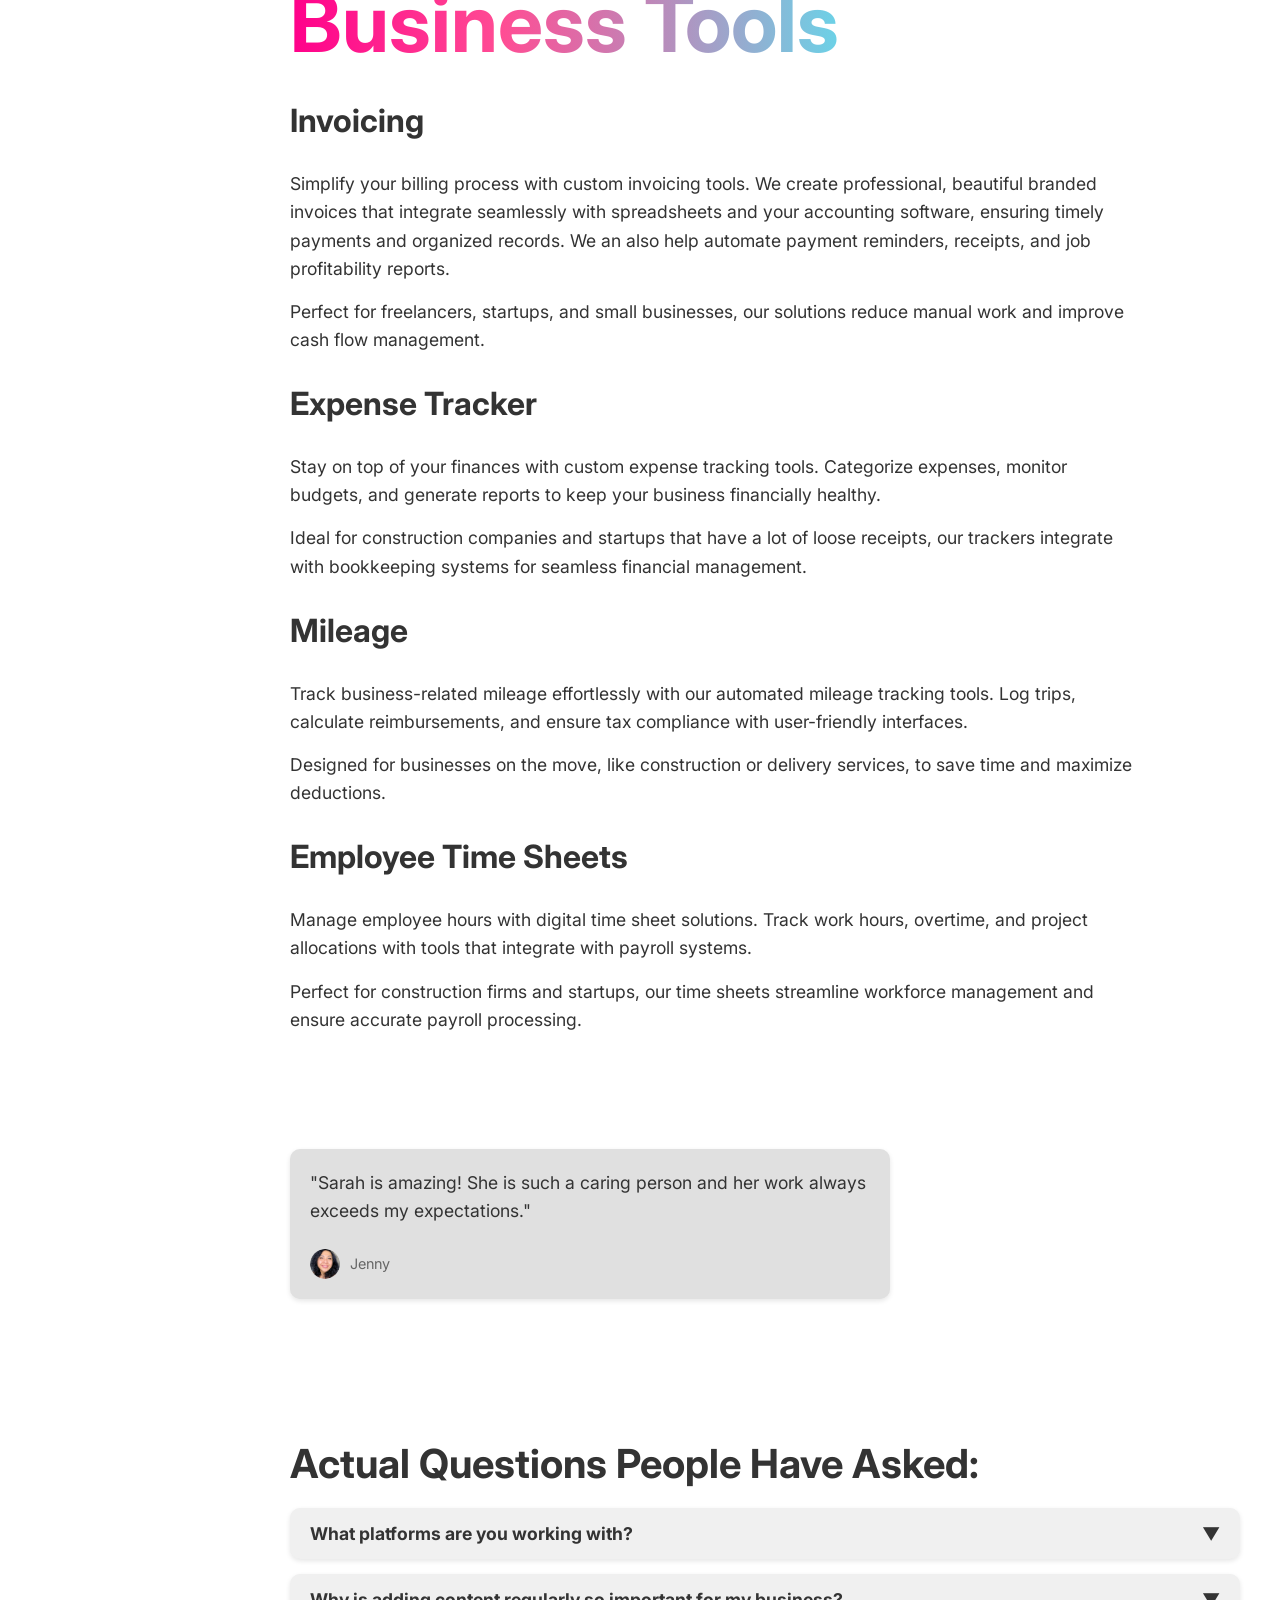
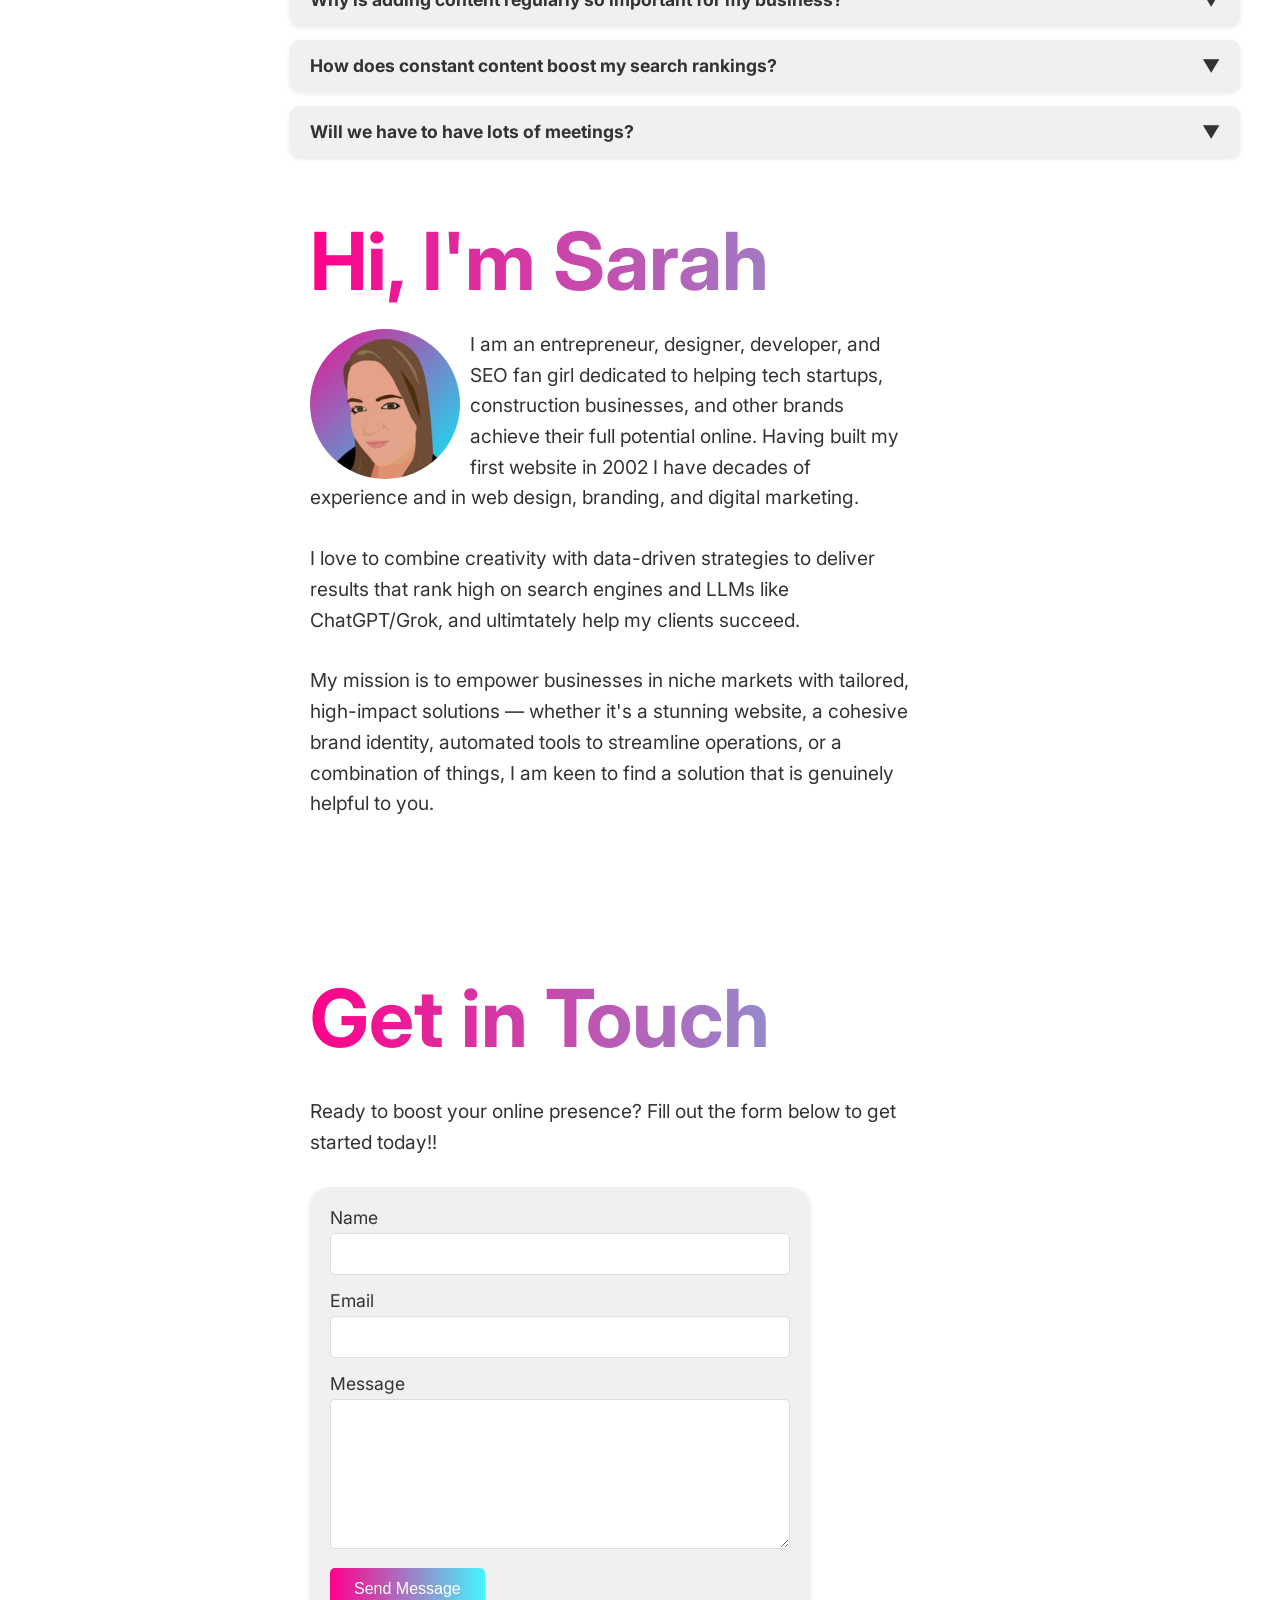
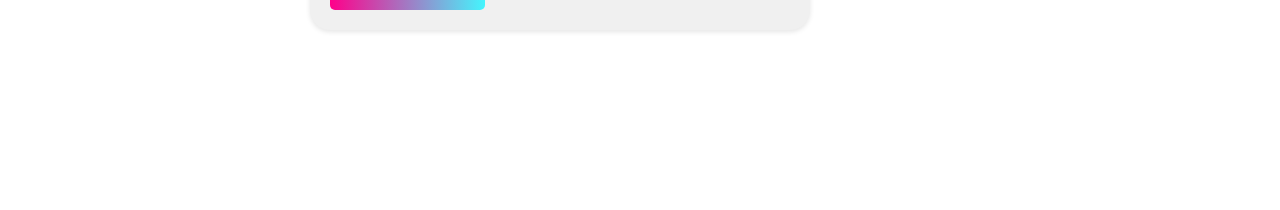
==== commit 9ce59d14: "message me" ====
--- a/index.html
+++ b/index.html
@@ -803,14 +803,9 @@
           <li><a href="#contact">Contact</a></li>
         </ul>
         <div class="contact-buttons">
-          <a
-            href="https://t.me/s4rah_dev"
-            target="_blank"
-            class="contact-button telegram"
-            >Chat Now on Telegram</a
-          >
-          <a href="#contact" class="contact-button form"
-            >New Client Onboarding</a
+
+          <a href="#contact" class="contact-button telegram"
+            >Message Me</a
           >
           <a href="mailto:hi@s4rah.com" class="contact-button email"
             >Contact via Email</a
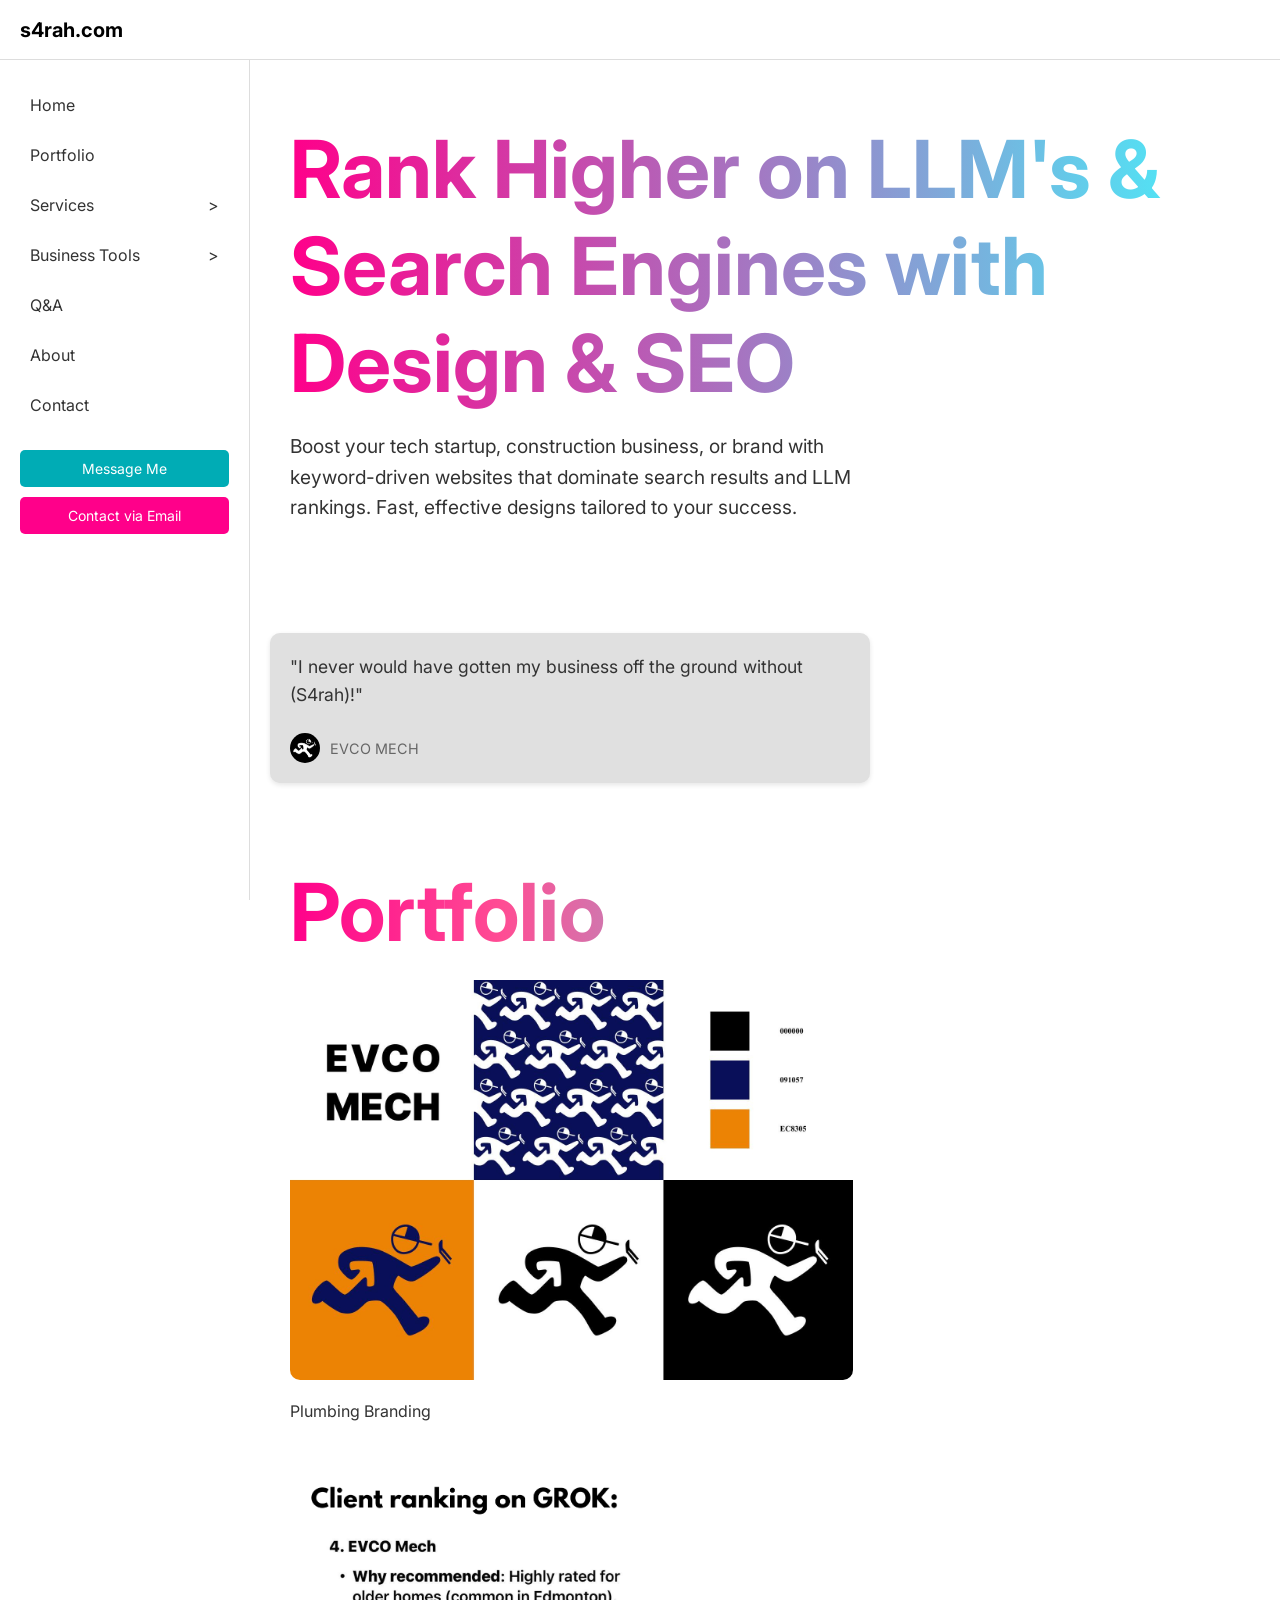
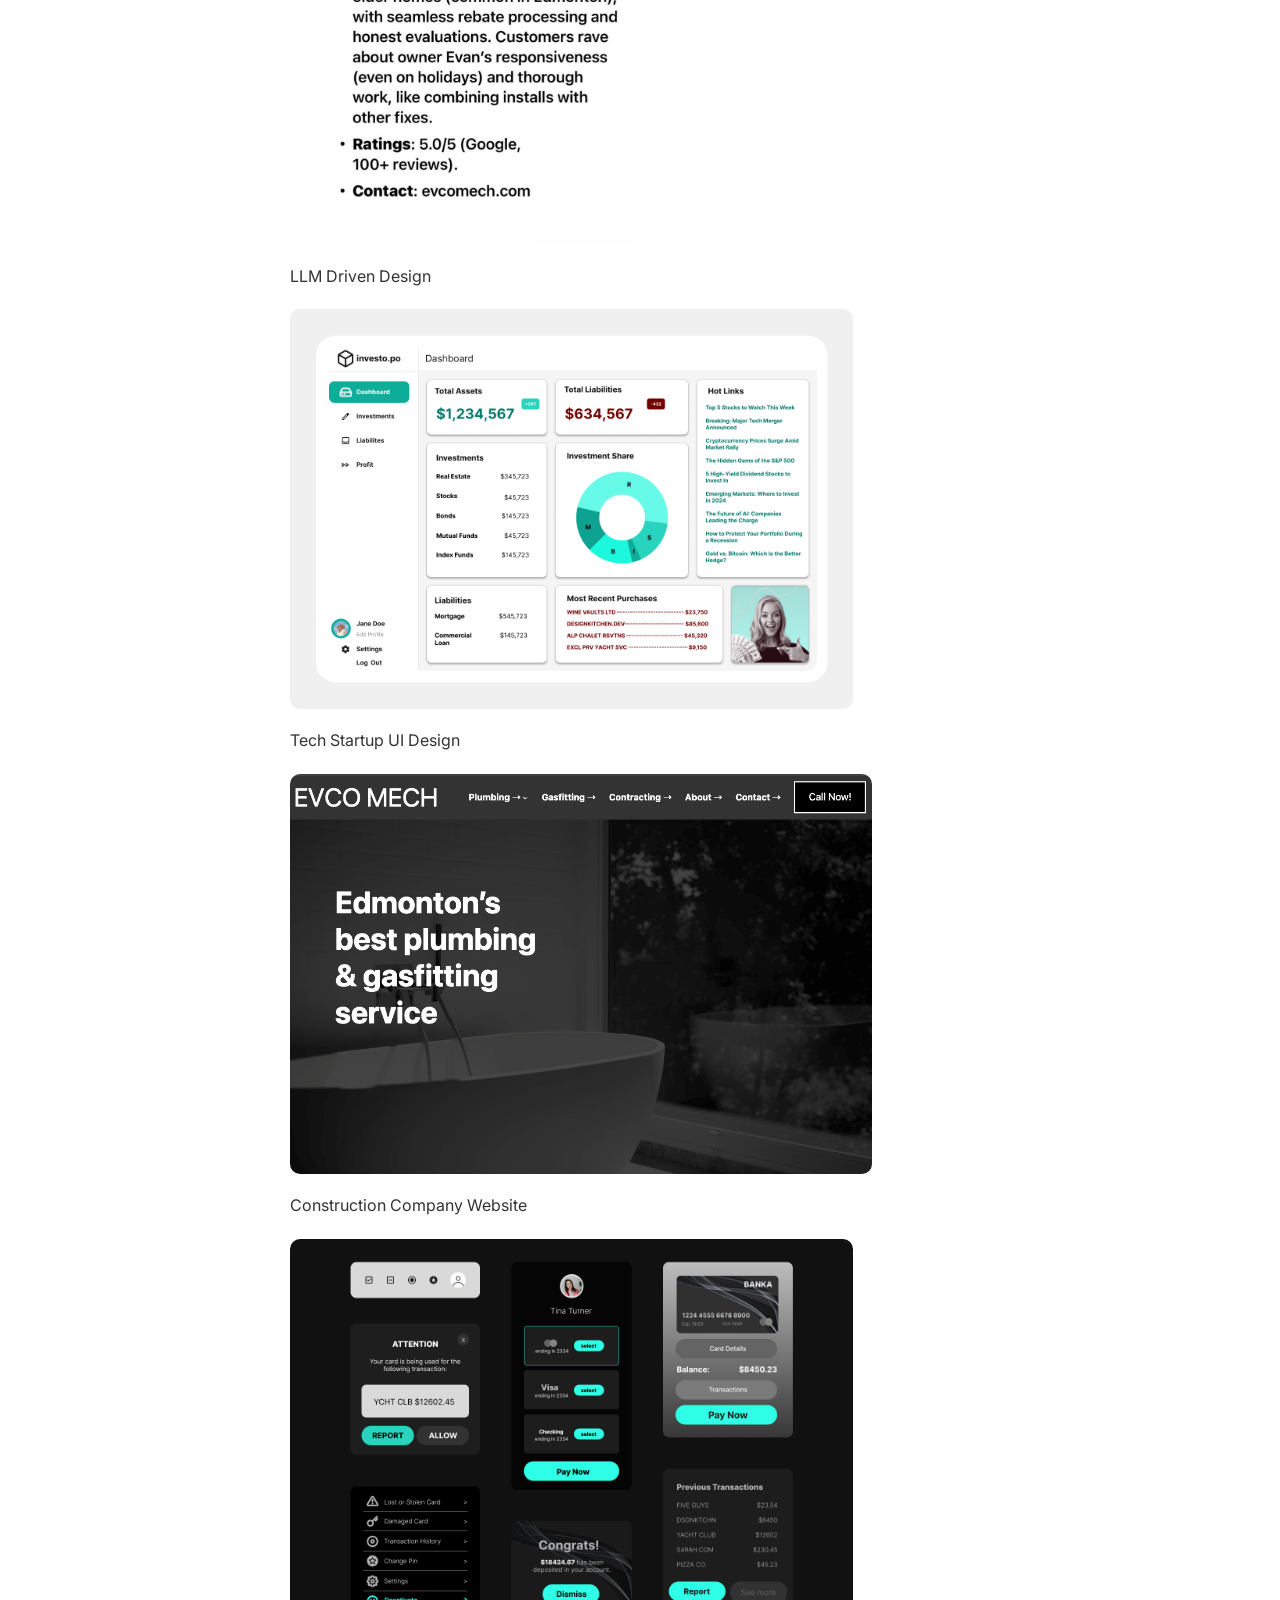
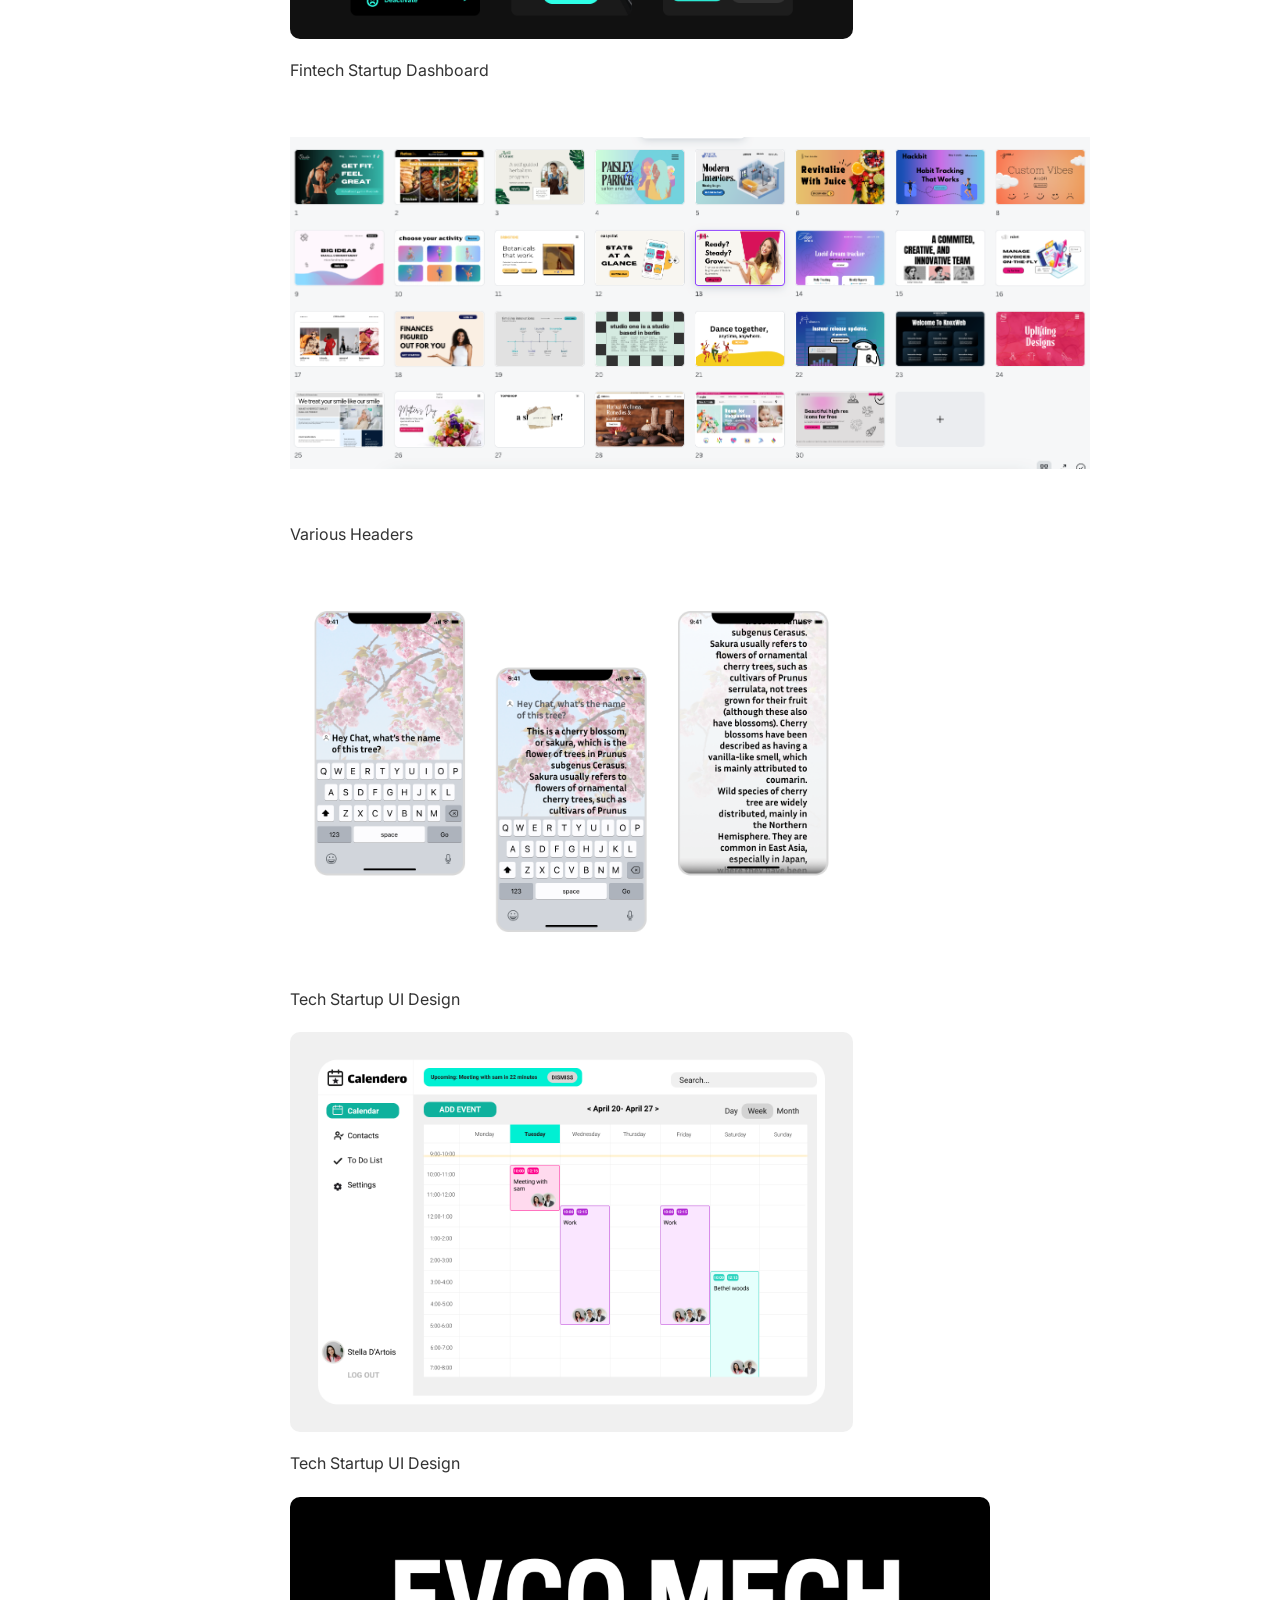
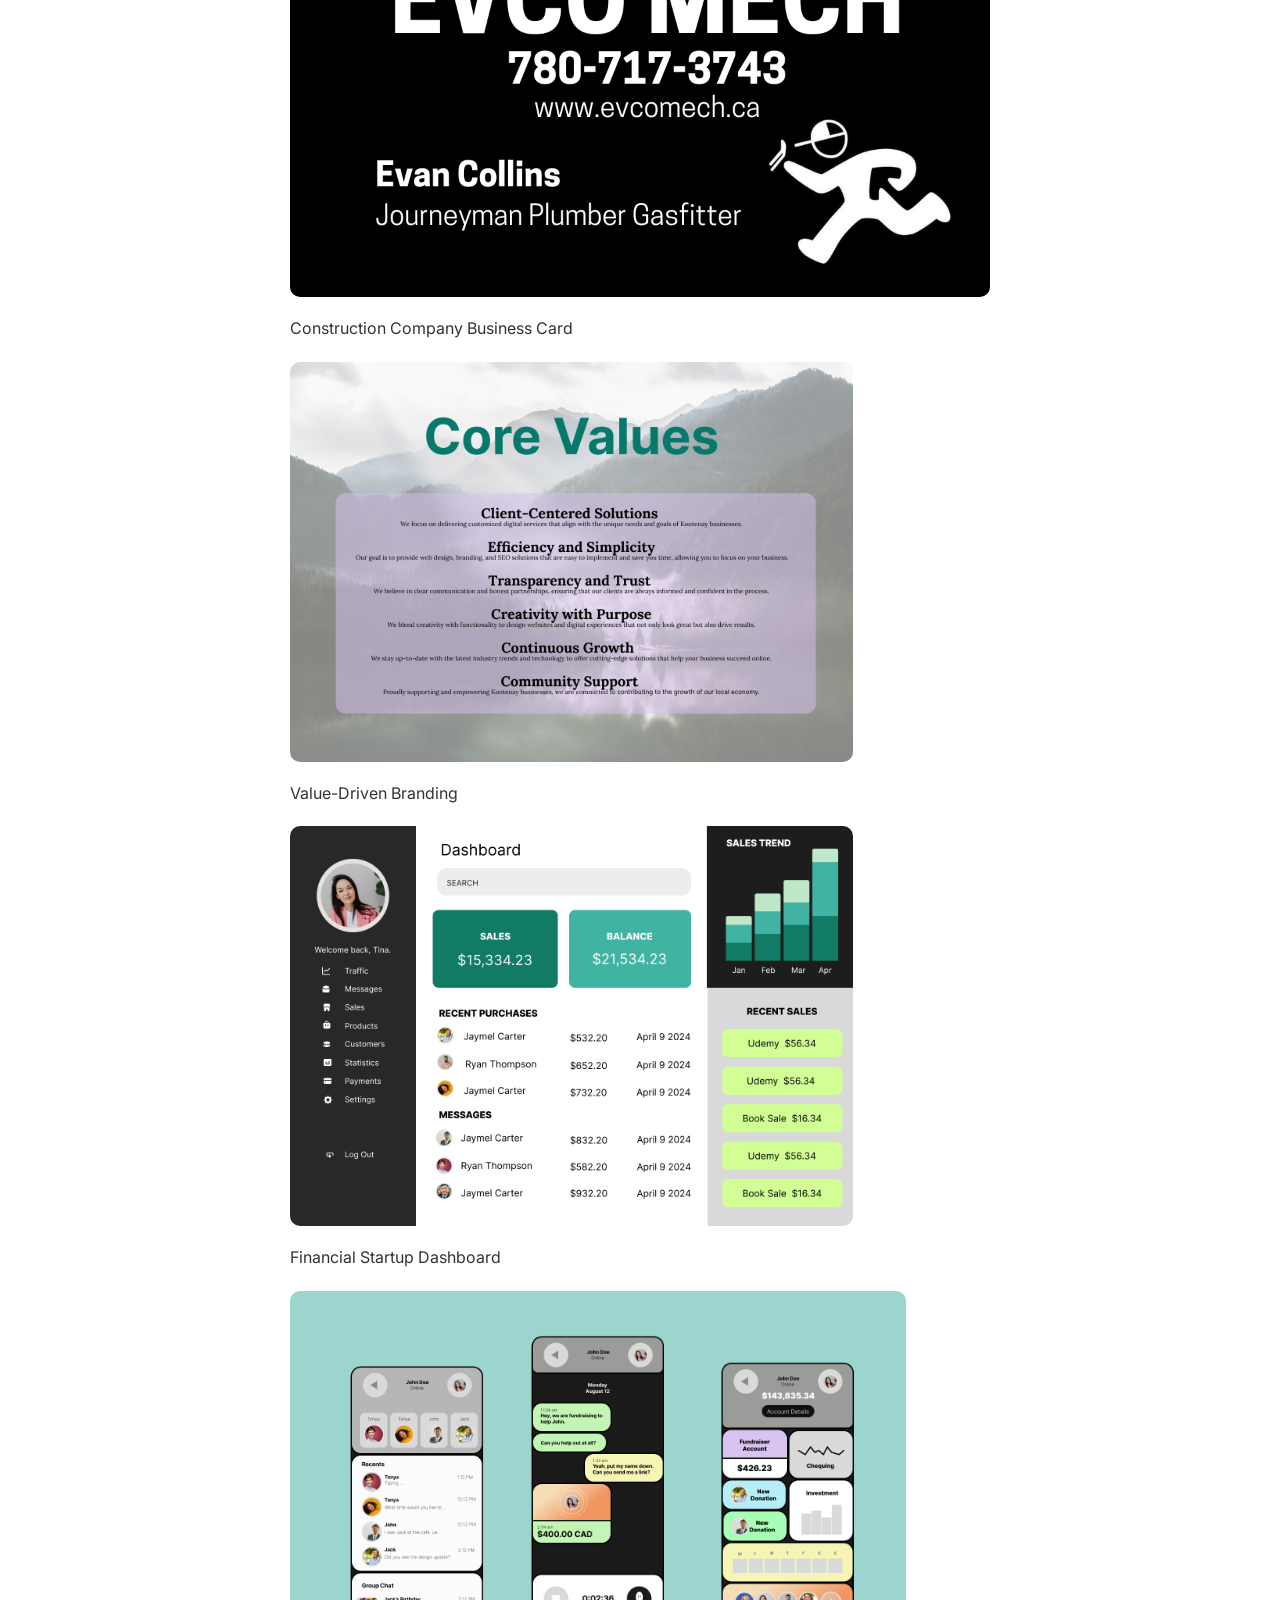
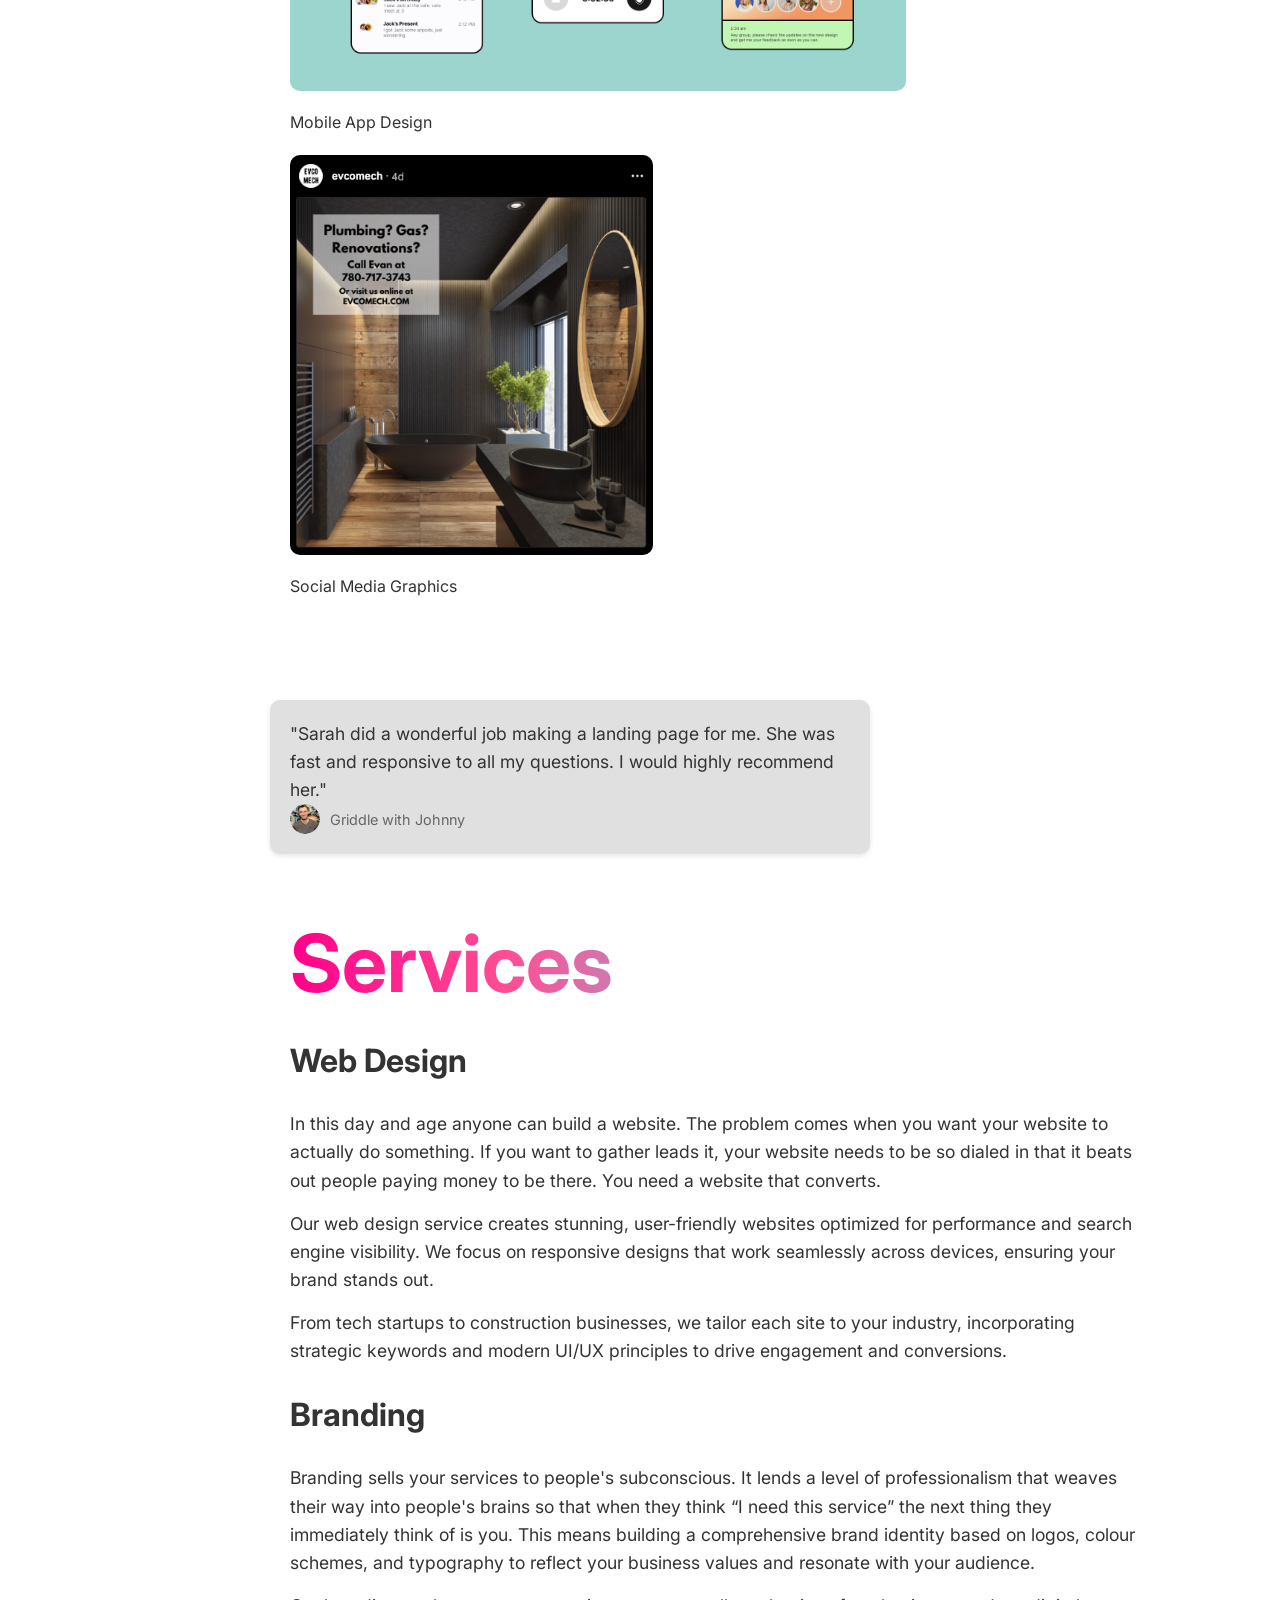
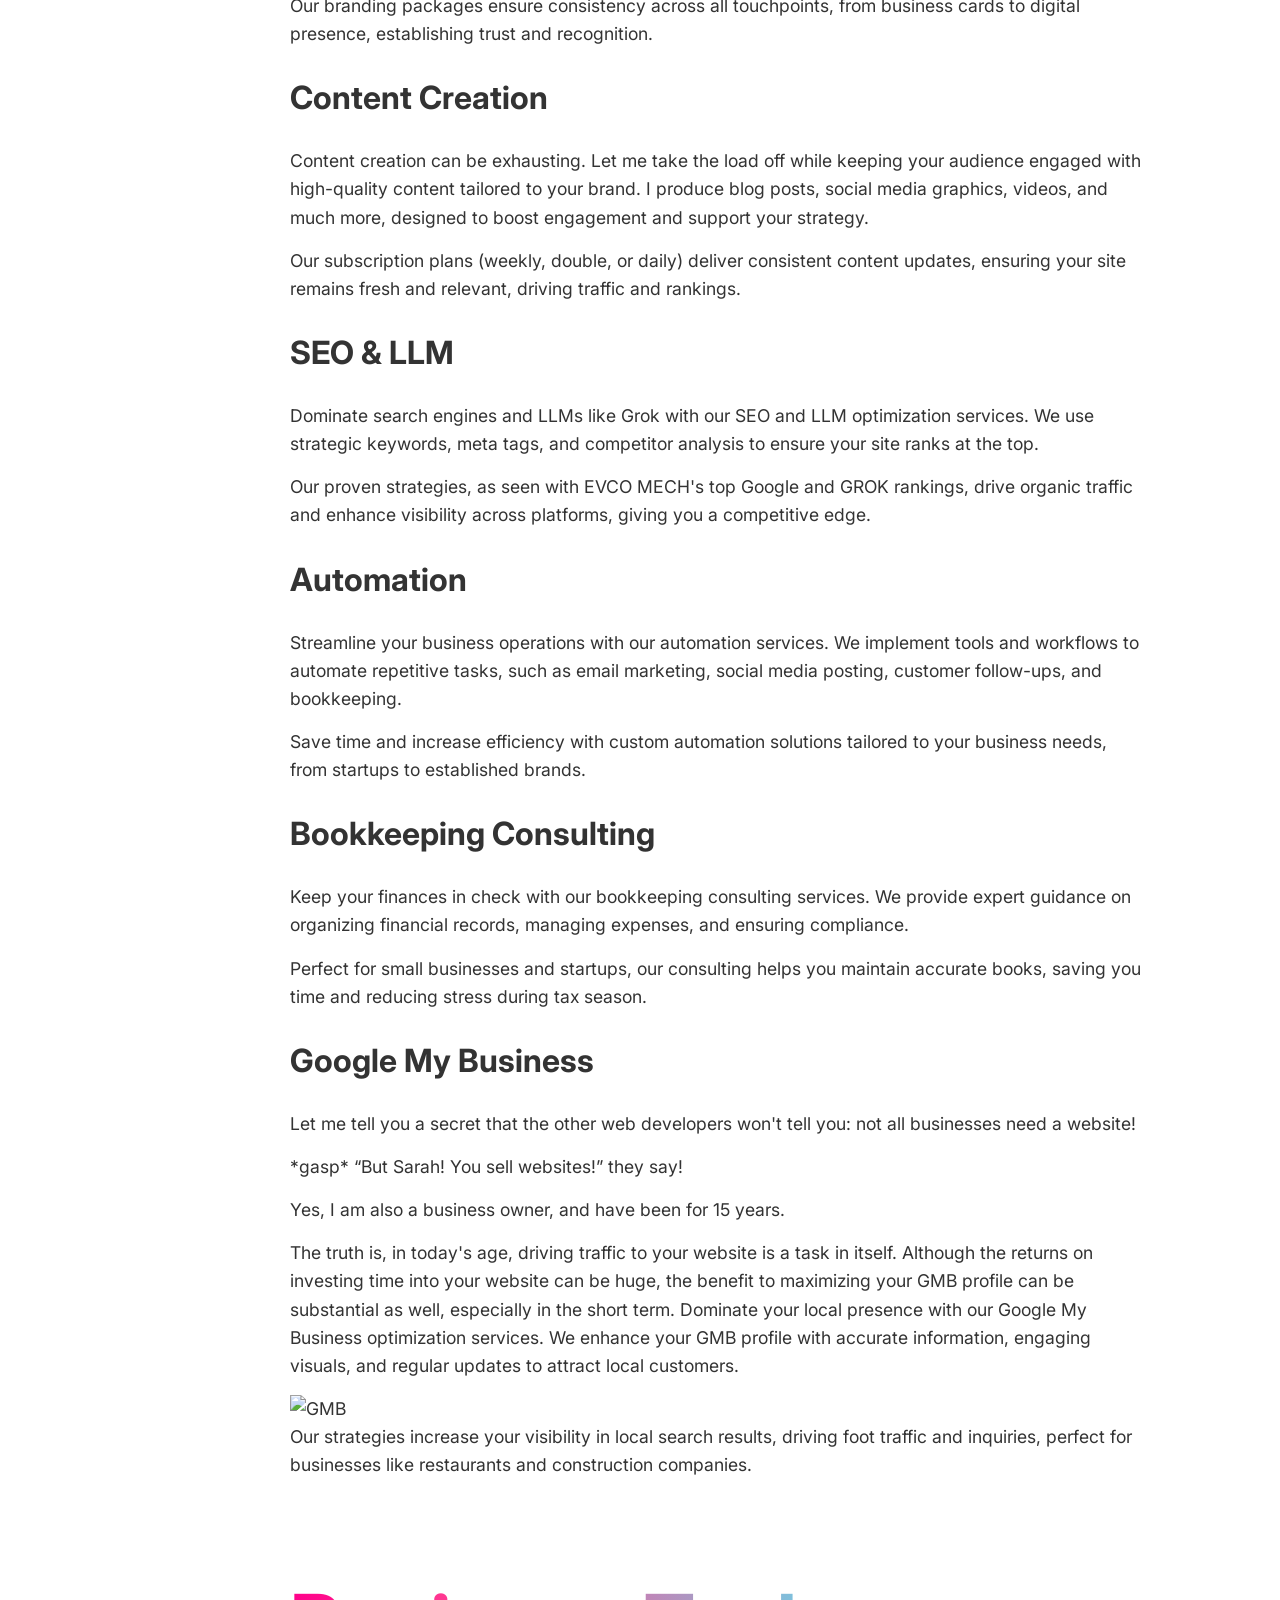
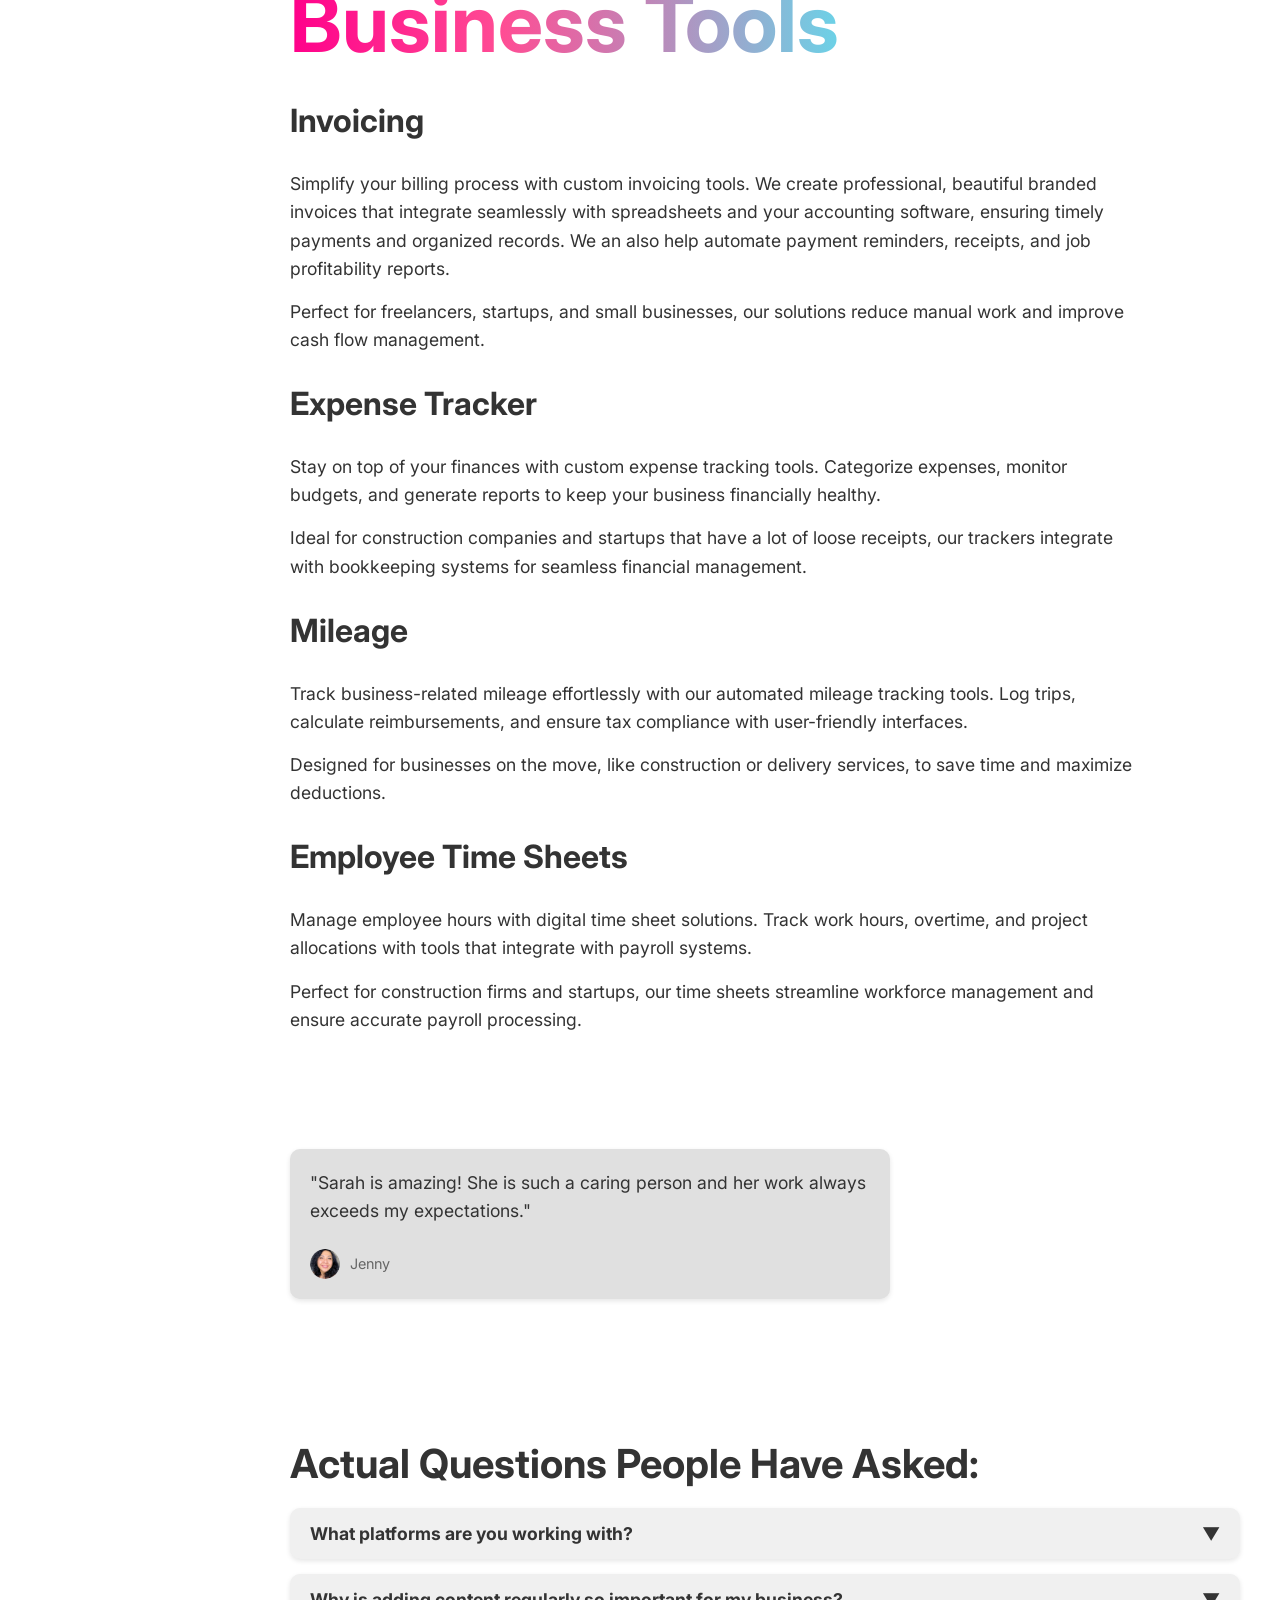
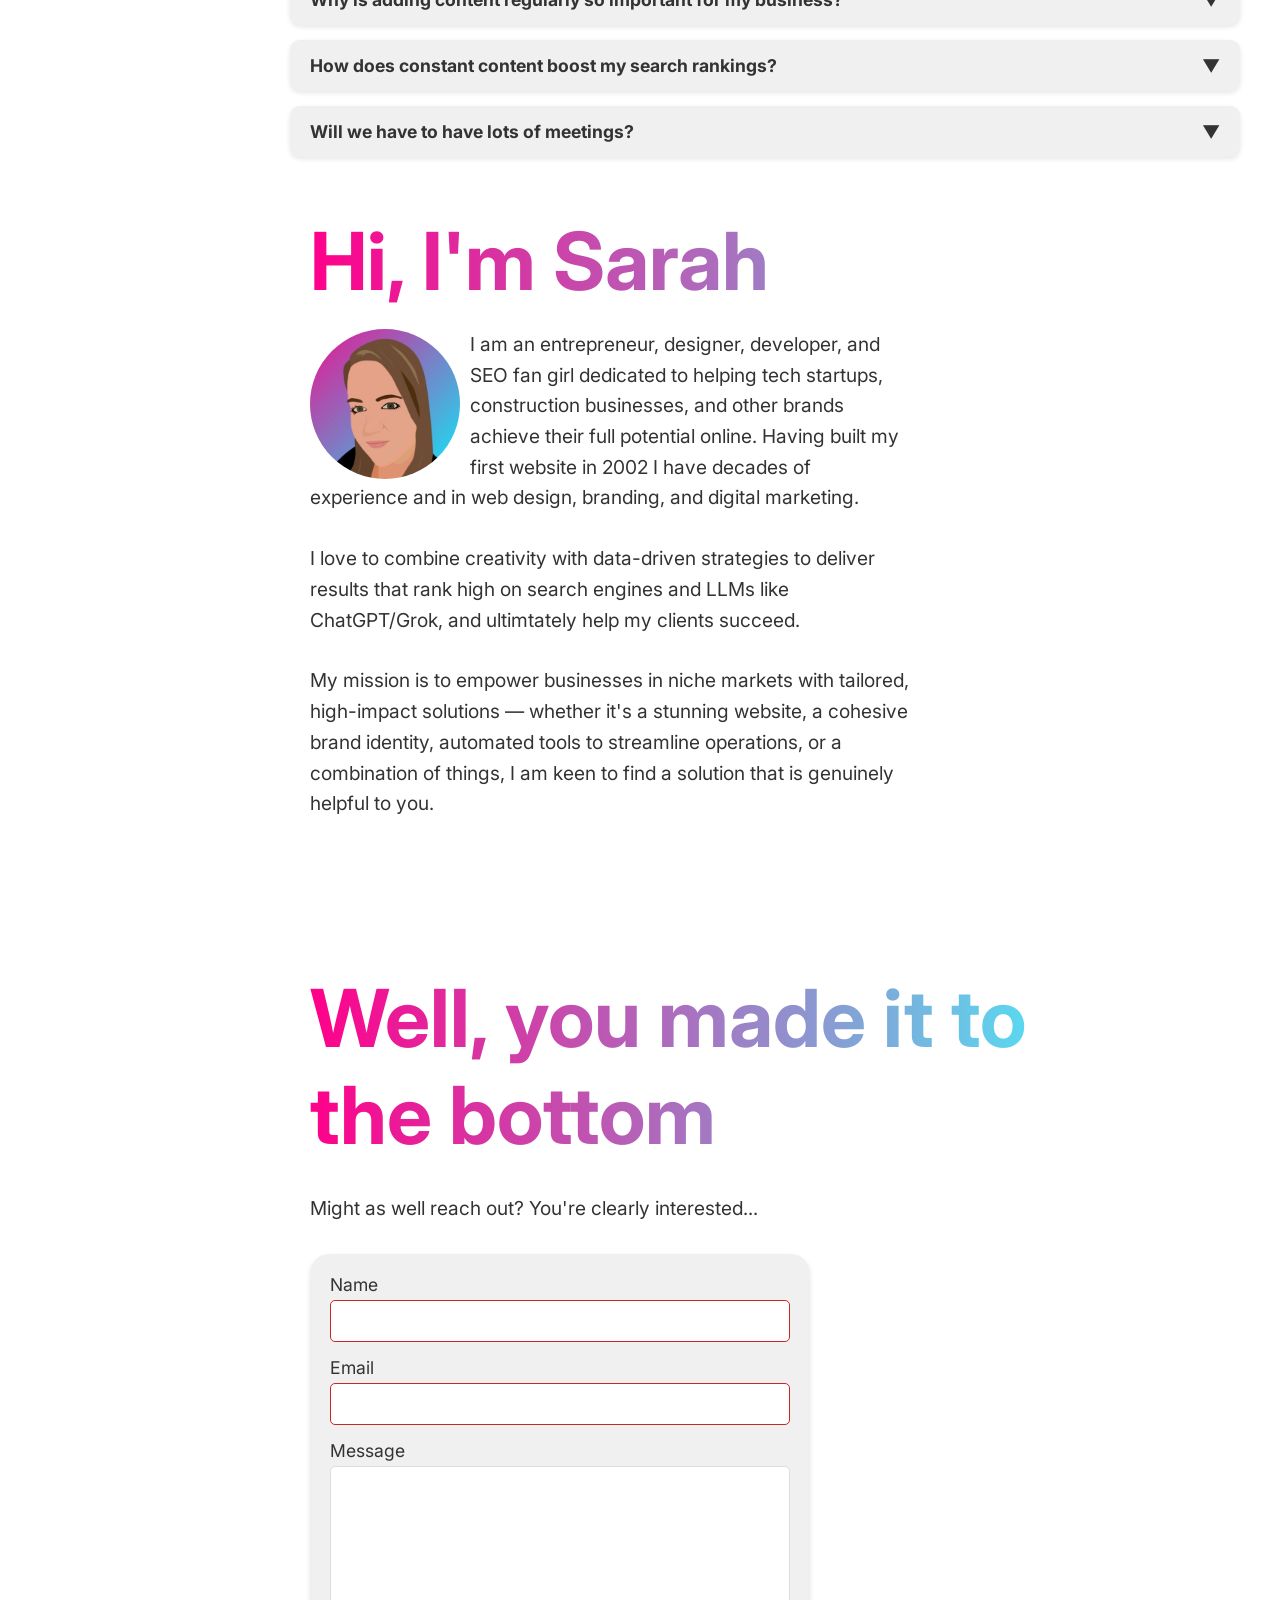
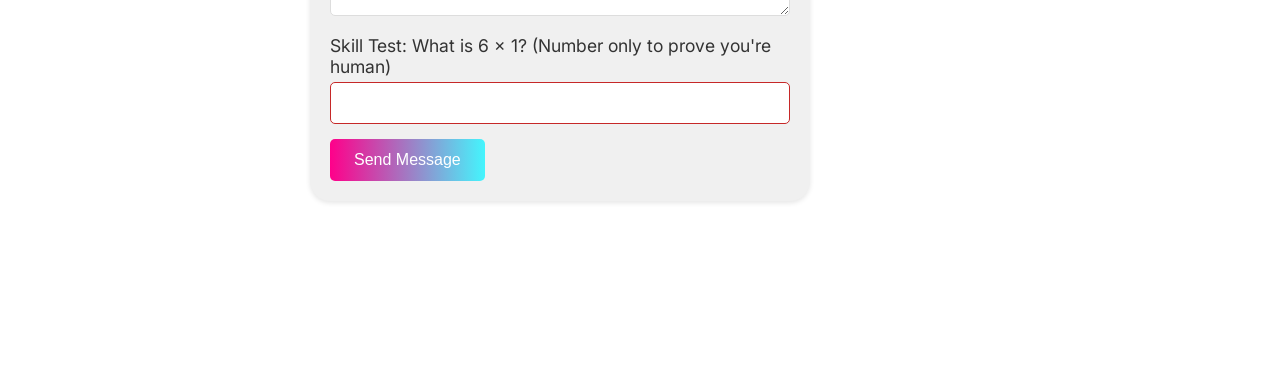
==== commit 113404f5: "skill testing q" ====
--- a/index.html
+++ b/index.html
@@ -544,6 +544,19 @@
         box-sizing: border-box;
       }
 
+      /* New: Skill test input styling */
+      #skill {
+        margin-bottom: 15px;
+      }
+
+      /* Honeypot field - hidden from humans */
+      .honeypot {
+        position: absolute;
+        left: -9999px;
+        opacity: 0;
+        pointer-events: none;
+      }
+
       .contact-form textarea {
         height: 150px;
         resize: vertical;
@@ -601,6 +614,11 @@
 
       .error-message.show {
         display: block;
+      }
+
+      /* Invalid input highlight */
+      input:invalid {
+        border-color: #c62828;
       }
 
       @media (max-width: 768px) {
@@ -1250,11 +1268,10 @@
 
         <div class="contact-section" id="contact">
           <div class="contact-header">
-            <h2 class="gradient-text">Get in Touch</h2>
+            <h2 class="gradient-text">Well, you made it to the bottom</h2>
           </div>
           <p class="intro-text">
-            Ready to boost your online presence? Fill out the form below to get
-            started today!!
+            Might as well reach out? You're clearly interested... 
           </p>
           <div class="success-message" id="successMessage">
             Thanks for reaching out! Your message has been sent successfully! I will
@@ -1270,6 +1287,15 @@
             <input type="email" id="email" name="email" required />
             <label for="message">Message</label>
             <textarea id="message" name="message" required></textarea>
+
+            <!-- Honeypot field (hidden from real users) -->
+            <label for="website" class="honeypot">Website (leave blank)</label>
+            <input type="text" id="website" name="website" class="honeypot" tabindex="-1" autocomplete="off" />
+
+            <!-- Randomized skill-testing question -->
+            <label for="skill" id="skillLabel">Skill Test: What is 7 + 5? (Answer with a number to prove you're human)</label>
+            <input type="text" id="skill" name="skill" required pattern="[0-9]+" autocomplete="off" />
+
             <button type="submit">Send Message</button>
           </form>
         </div>
@@ -1350,6 +1376,36 @@
       // AJAX Form Submission (CORS-Fixed)
       const GAS_URL = 'https://script.google.com/macros/s/AKfycbyfPgX4vp9LDFYy8JiXAL05aJvp4m8YuwR2M1OWWKOuZmEzfEFzMIOlUPc8BFmMw-sC/exec'; // Your GAS URL
 
+      // Global for randomized answer
+      let correctSkillAnswer = 12; // Default fallback
+
+      // Randomize skill question on load
+      window.addEventListener('DOMContentLoaded', () => {
+        const num1 = Math.floor(Math.random() * 10) + 1;
+        const num2 = Math.floor(Math.random() * 10) + 1;
+        const operators = ['+', '-', '×'];
+        const opIndex = Math.floor(Math.random() * operators.length);
+        const operator = operators[opIndex];
+        let answer;
+        let questionText;
+
+        if (operator === '+') {
+          answer = num1 + num2;
+          questionText = `${num1} + ${num2}`;
+        } else if (operator === '-') {
+          // Ensure positive result
+          if (num1 < num2) [num1, num2] = [num2, num1];
+          answer = num1 - num2;
+          questionText = `${num1} - ${num2}`;
+        } else { // ×
+          answer = num1 * num2;
+          questionText = `${num1} × ${num2}`;
+        }
+
+        document.getElementById('skillLabel').textContent = `Skill Test: What is ${questionText}? (Number only to prove you're human)`;
+        correctSkillAnswer = answer;
+      });
+
       function handleFormSubmit(event) {
         event.preventDefault(); // Stop default form submit
 
@@ -1365,6 +1421,27 @@
         // Hide previous messages
         successMsg.classList.remove('show');
         errorMsg.classList.remove('show');
+
+        // Client-side checks
+        const skillInput = document.getElementById('skill').value.trim();
+        const honeypot = document.getElementById('website').value.trim();
+
+        if (honeypot !== '') {
+          // Bot filled honeypot - silent fail
+          errorMsg.textContent = 'Submission rejected. Please try again later.';
+          errorMsg.classList.add('show');
+          errorMsg.scrollIntoView({ behavior: 'smooth' });
+          submitButton.disabled = false;
+          submitButton.textContent = 'Send Message';
+          return;
+        }
+
+        if (parseInt(skillInput, 10) !== correctSkillAnswer) {
+          alert('Incorrect answer to the skill test. Please refresh the page and try again.');
+          submitButton.disabled = false;
+          submitButton.textContent = 'Send Message';
+          return;
+        }
 
         // Disable button & show loading
         submitButton.disabled = true;
@@ -1418,17 +1495,13 @@
       document.getElementById('contactForm').addEventListener('submit', handleFormSubmit);
 
       // BACKWARDS COMPAT: Handle ?success=1 from old URL shares (if any)
-      const urlParams = new URLSearchParams(window.location.search);
-      if (urlParams.get("success") === "1") {
-        const successMessage = document.getElementById("successMessage");
-        successMessage.classList.add("show");
-        successMessage.scrollIntoView({ behavior: "smooth" });
-        window.history.replaceState(
-          {},
-          document.title,
-          window.location.pathname
-        );
-      }
+const urlParams = new URLSearchParams(window.location.search);
+if (urlParams.get("success") === "1") {
+  const successMessage = document.getElementById("successMessage");
+  successMessage.classList.add("show");
+  successMessage.scrollIntoView({ behavior: "smooth" });  // ← fixed
+  window.history.replaceState({}, document.title, window.location.pathname);
+}
     </script>
   </body>
 </html>
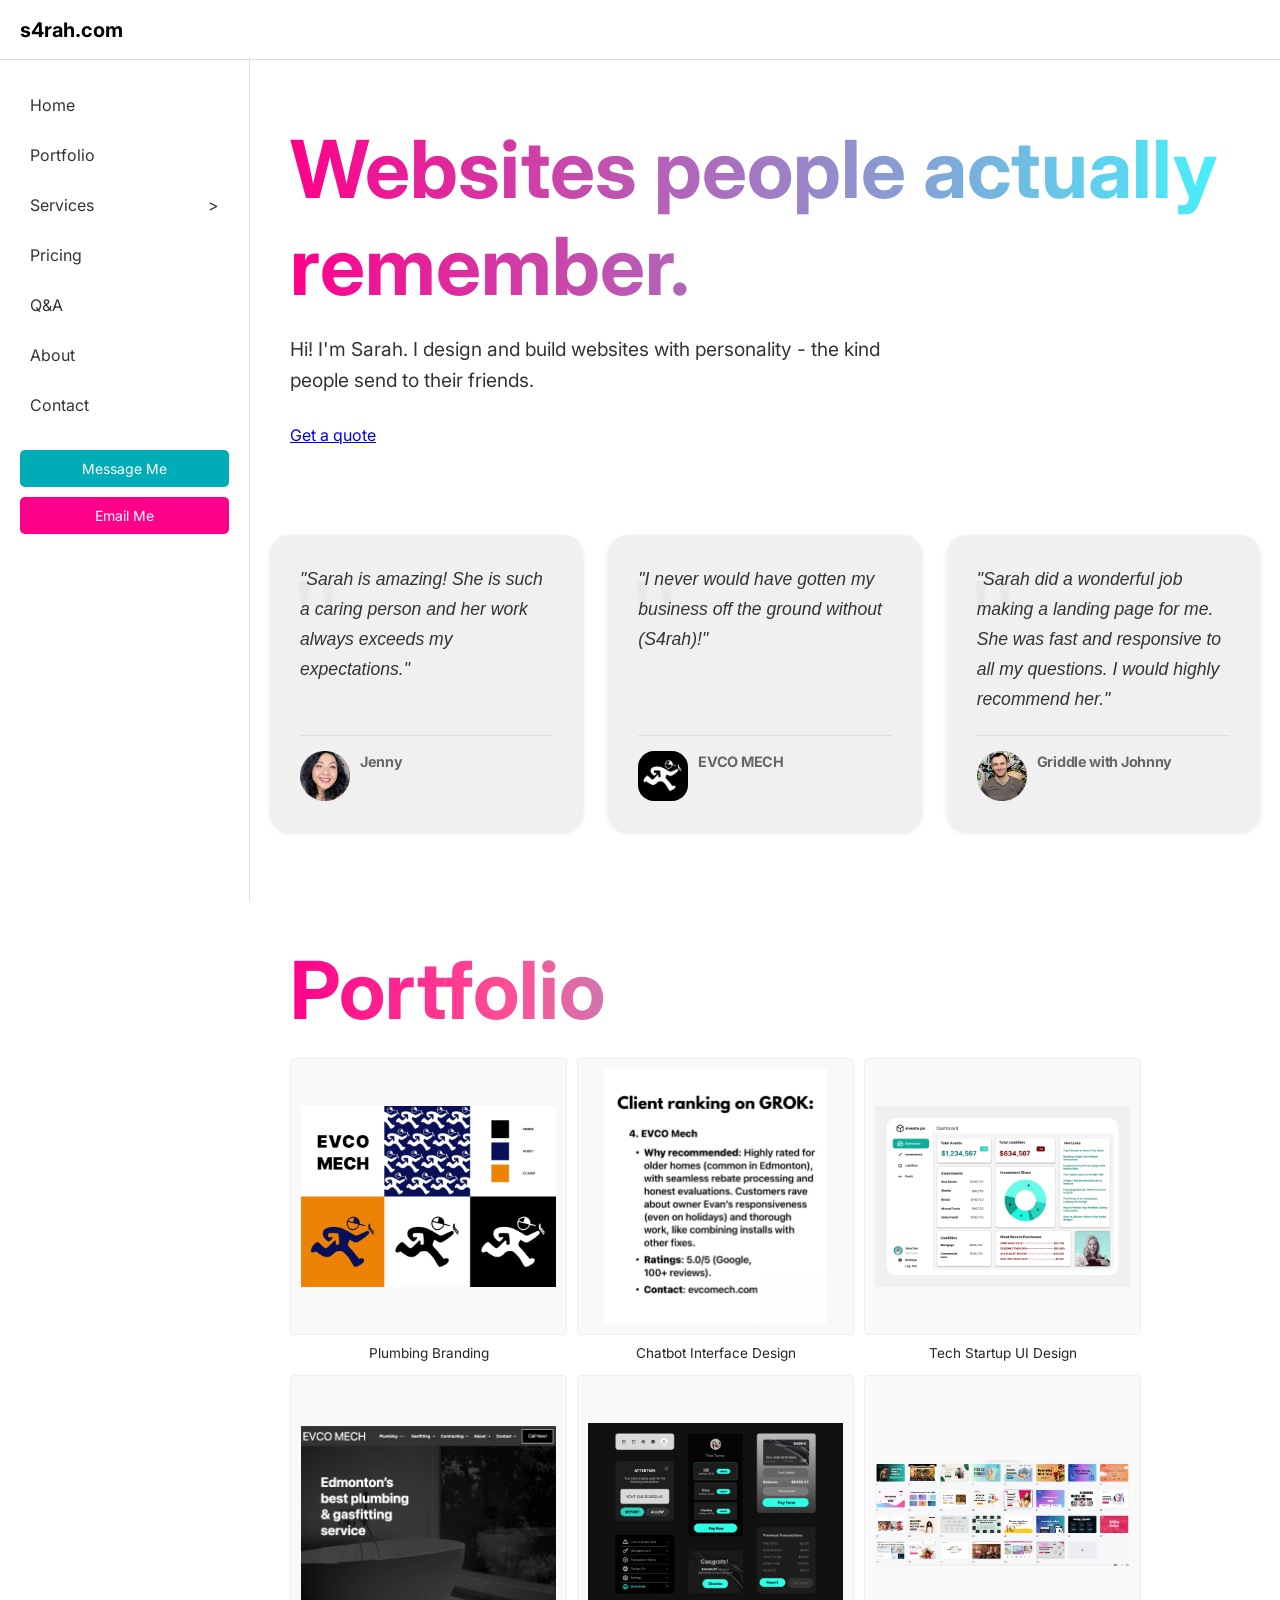
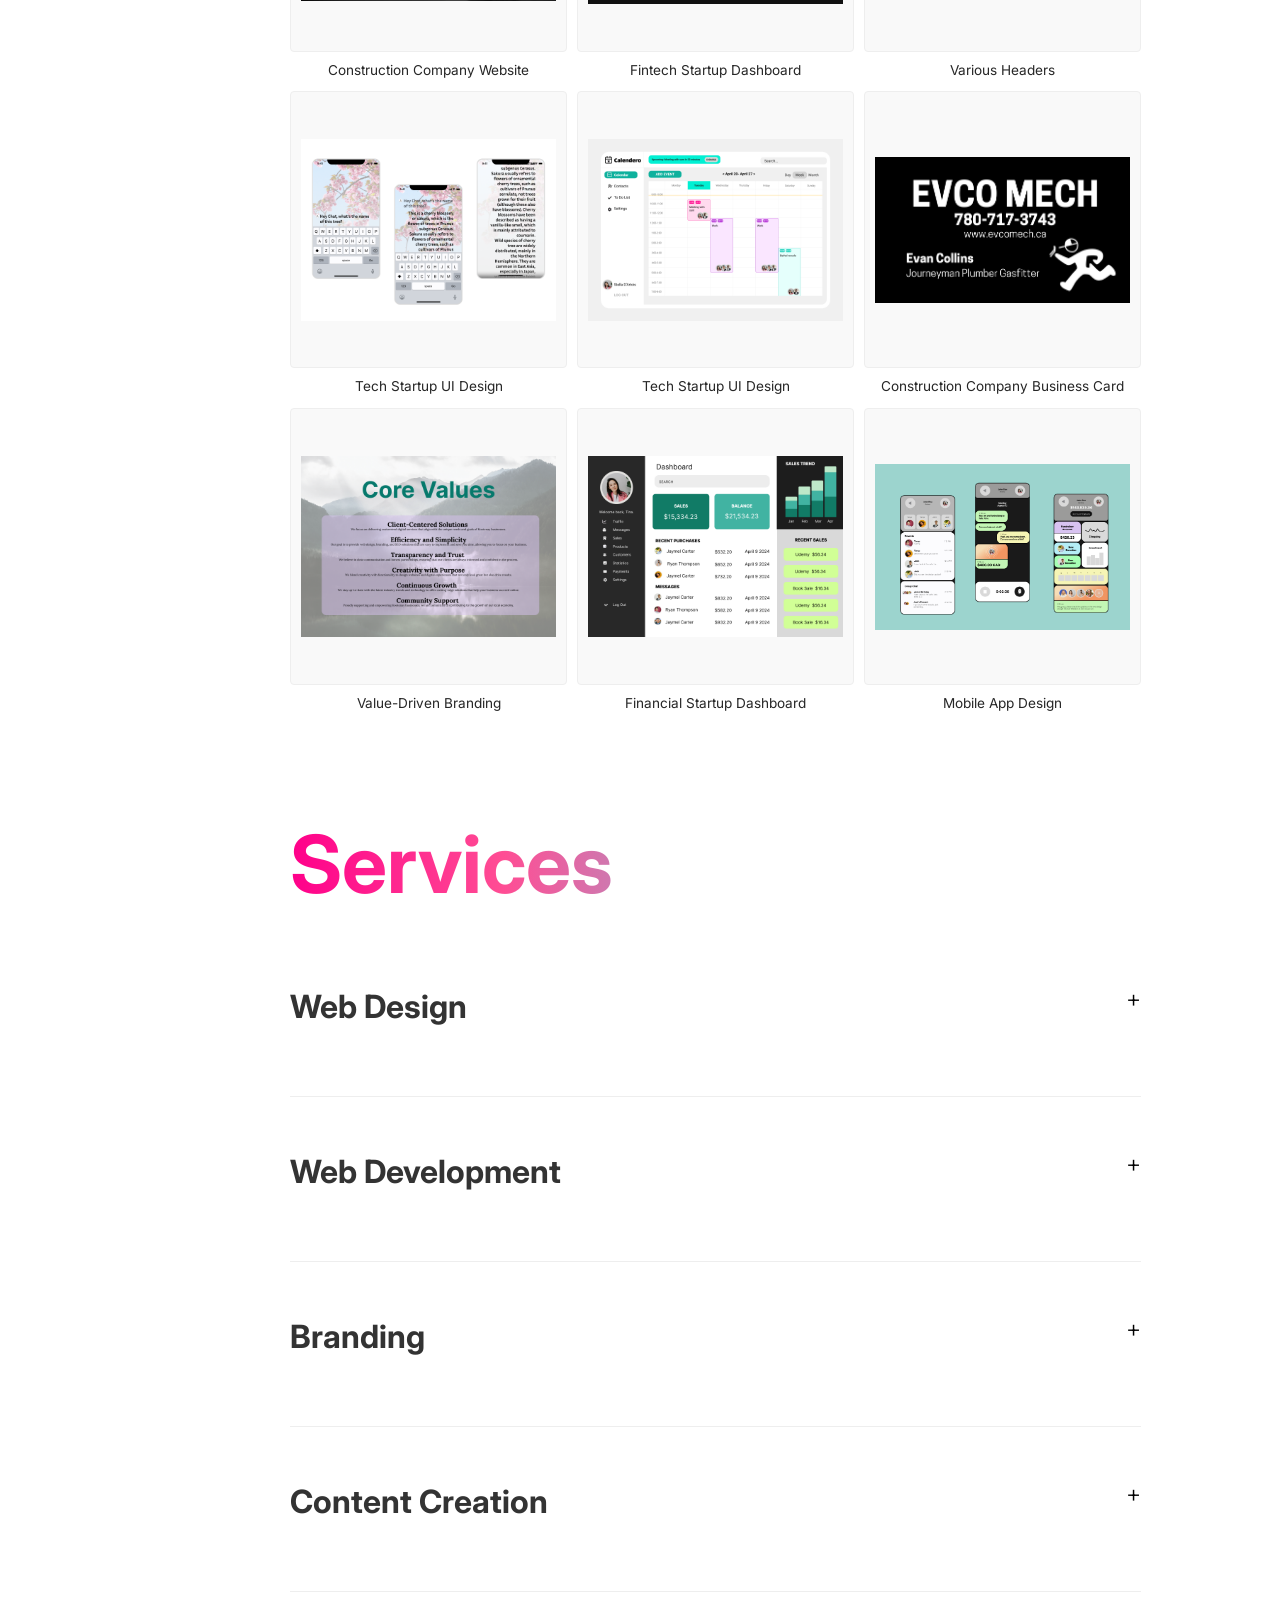
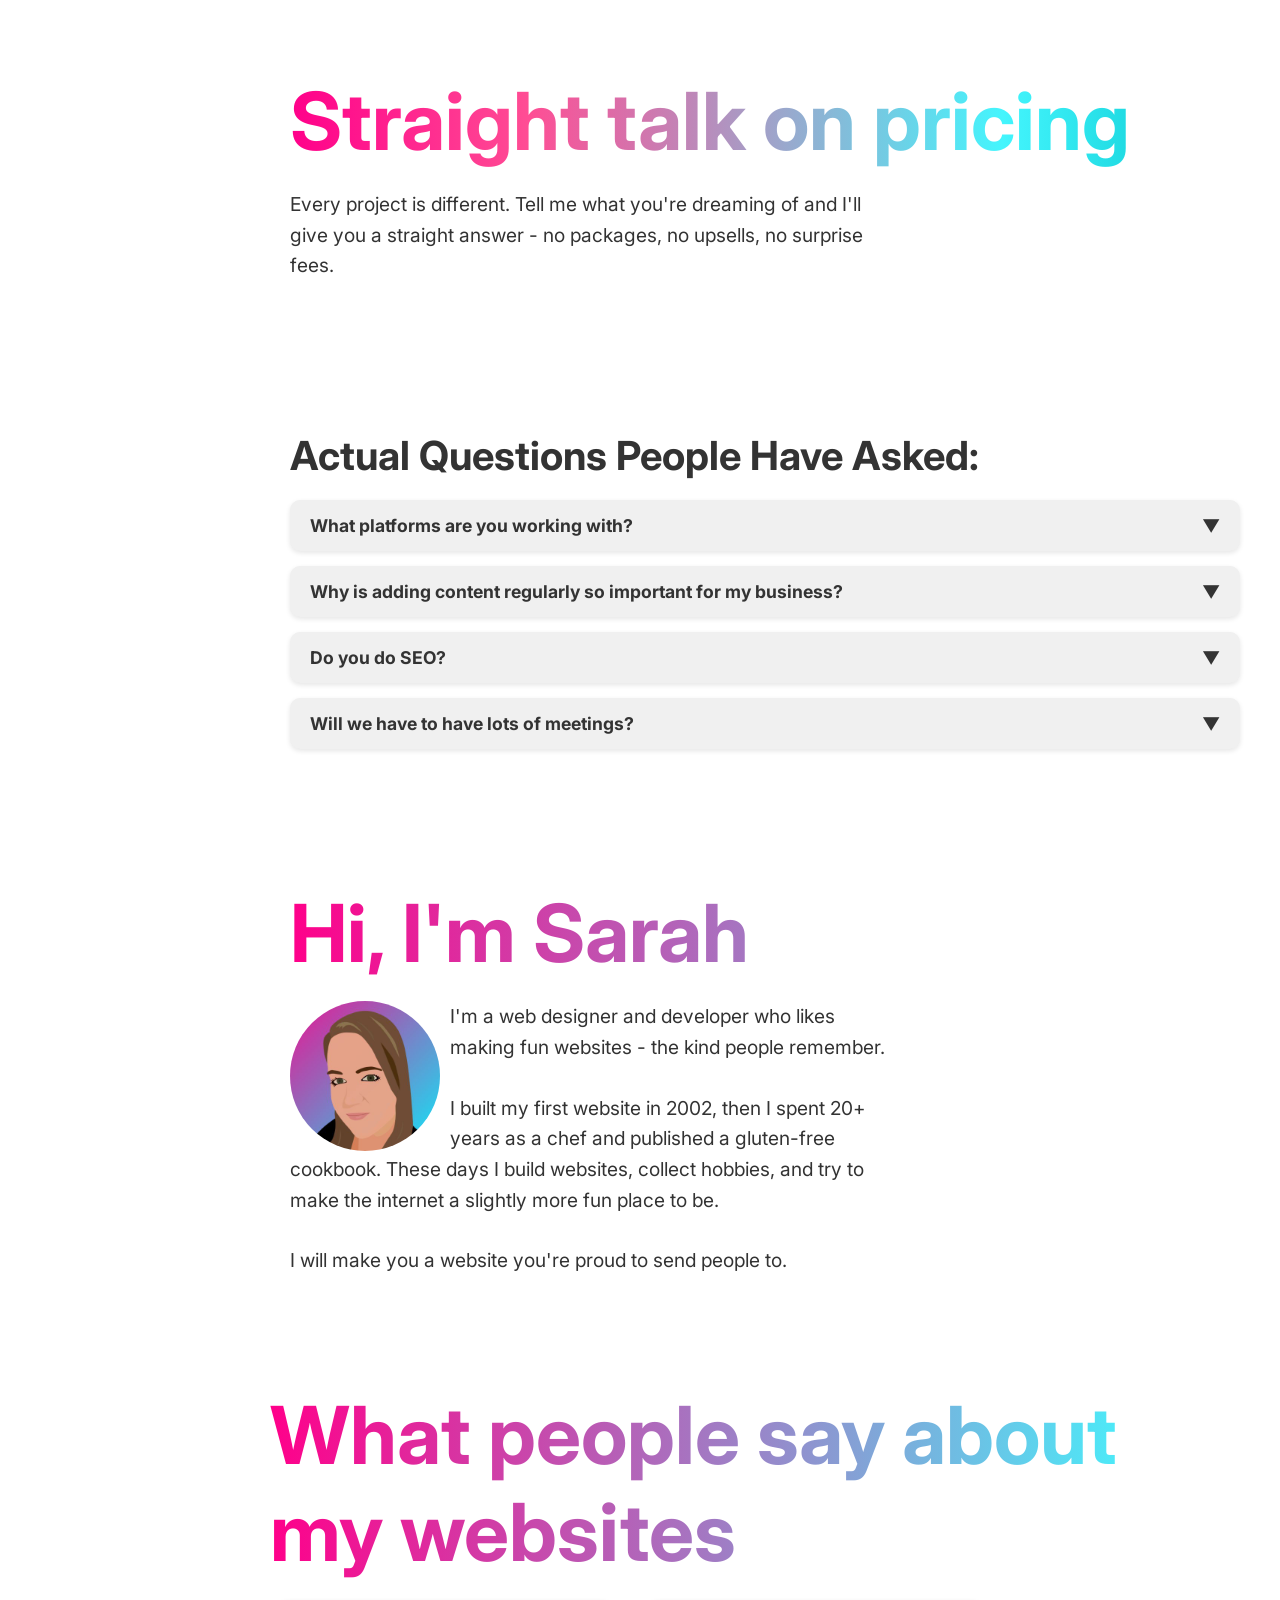
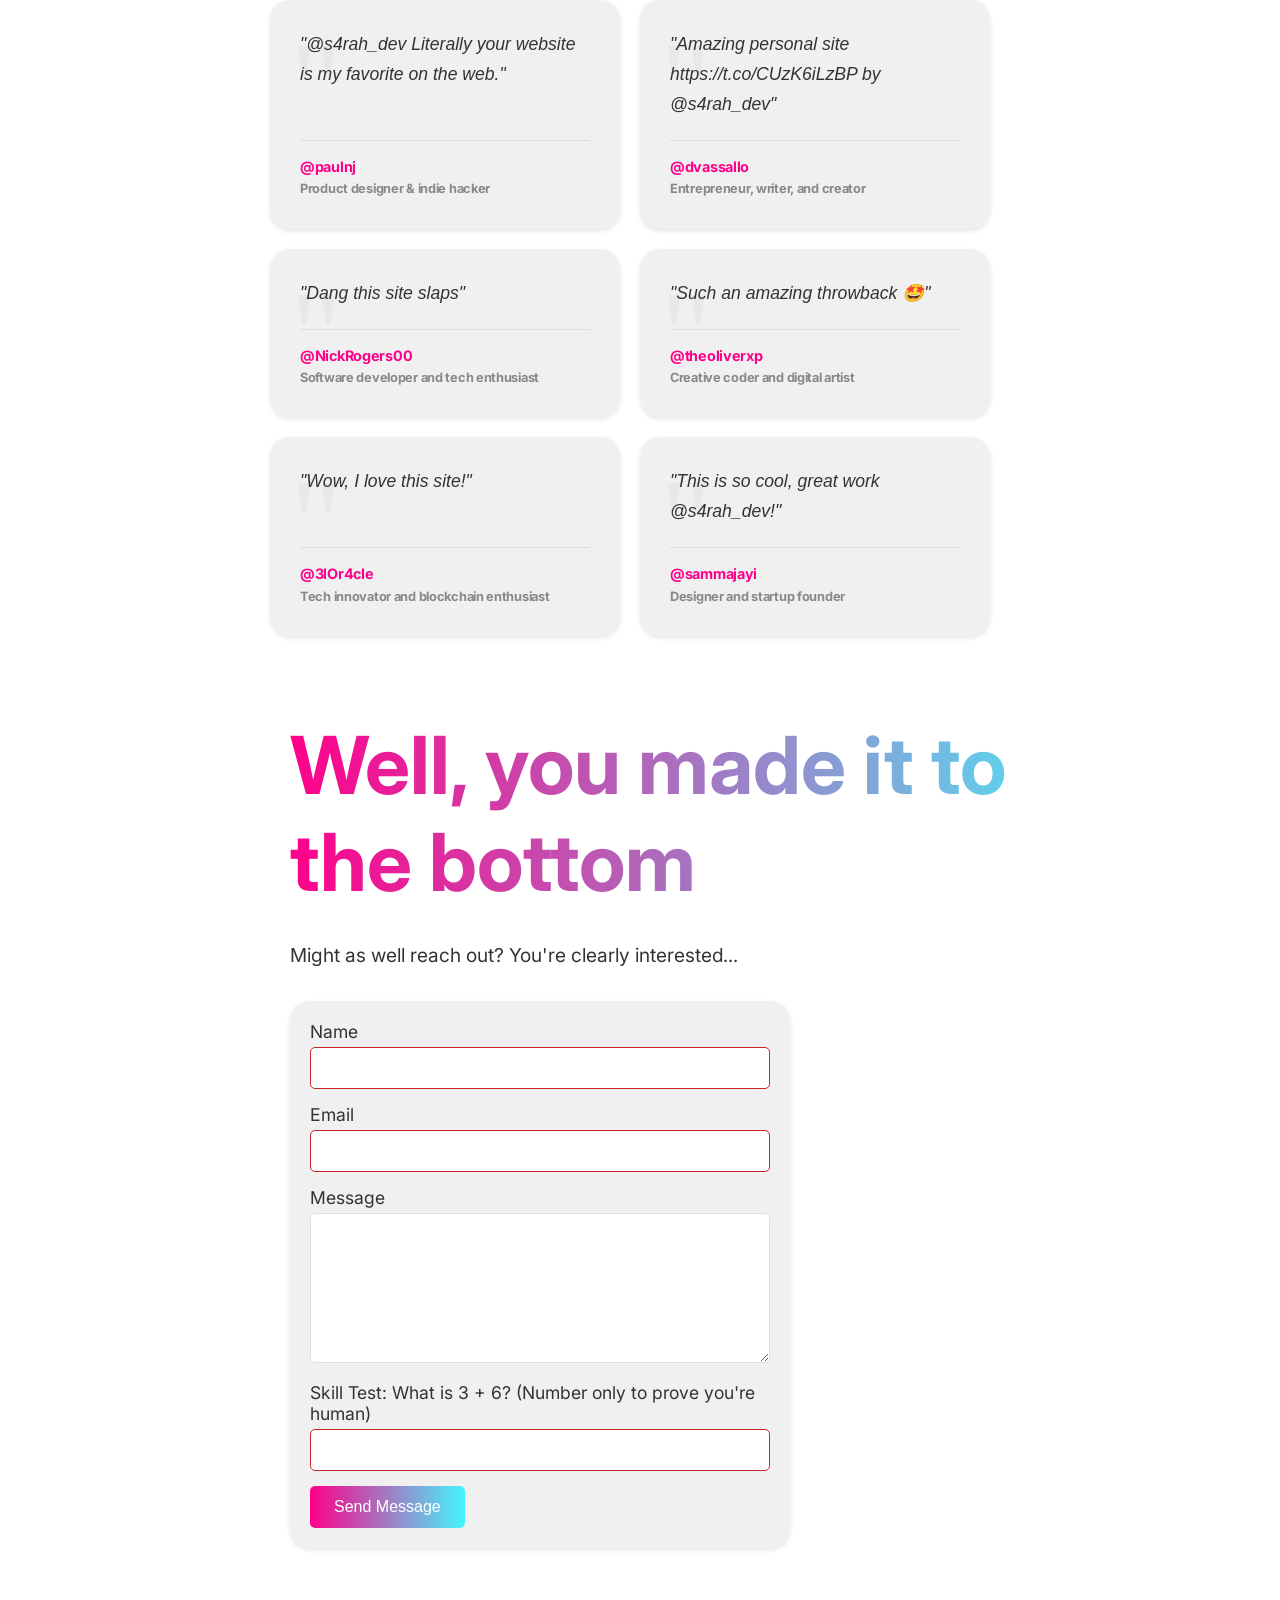
==== commit 35182630: "many changes. convert from php to html" ====
--- a/index.html
+++ b/index.html
@@ -1,789 +1,89 @@
-<!DOCTYPE html>
+<!doctype html>
 <html lang="en">
   <head>
     <meta charset="UTF-8" />
     <meta name="viewport" content="width=device-width, initial-scale=1.0" />
-    <title>s4rah.com</title>
+    <title>
+      Sarah - Web Designer &amp; Developer | Websites People Remember
+    </title>
+    <meta
+      name="description"
+      content="I'm Sarah, a web designer and developer. I design and build websites with personality - the kind people actually remember. No templates, no guru-speak."
+    />
+    <link rel="canonical" href="https://s4rah.com/" />
+    <meta name="theme-color" content="#ff008a" />
+    <link rel="icon" href="images/favicon.svg" type="image/svg+xml" />
+
+    <meta
+      property="og:title"
+      content="Sarah - Web Designer &amp; Developer | Websites People Remember"
+    />
+    <meta
+      property="og:description"
+      content="I design and build websites with personality - the kind people send to their friends."
+    />
+    <meta
+      property="og:image"
+      content="https://s4rah.com/images/work/headers.png"
+    />
+    <meta property="og:image:width" content="1600" />
+    <meta property="og:image:height" content="664" />
+    <meta property="og:image:alt" content="Website header designs by Sarah" />
+    <meta property="og:url" content="https://s4rah.com/" />
+    <meta property="og:type" content="website" />
+    <meta property="og:site_name" content="s4rah.com" />
+    <meta property="og:locale" content="en_CA" />
+    <meta name="twitter:card" content="summary_large_image" />
+    <meta
+      name="twitter:title"
+      content="Sarah - Web Designer &amp; Developer | Websites People Remember"
+    />
+    <meta
+      name="twitter:description"
+      content="I design and build websites with personality - the kind people send to their friends."
+    />
+    <meta
+      name="twitter:image"
+      content="https://s4rah.com/images/work/headers.png"
+    />
+    <meta name="twitter:image:alt" content="Website header designs by Sarah" />
+
+    <script type="application/ld+json">
+      {
+        "@context": "https://schema.org",
+        "@type": "ProfessionalService",
+        "name": "Sarah - Web Design & Development",
+        "url": "https://s4rah.com/",
+        "email": "hi@s4rah.com",
+        "description": "Web design and development with personality - websites people actually remember.",
+        "areaServed": {
+          "@type": "City",
+          "name": "Edmonton",
+          "addressRegion": "AB",
+          "addressCountry": "CA"
+        },
+        "sameAs": [
+          "https://www.instagram.com/webchefdev/",
+          "https://www.tiktok.com/@s4rah.dev",
+          "https://twitter.com/s4hvm",
+          "https://s4rah.dev"
+        ]
+      }
+    </script>
+
+    <link rel="stylesheet" href="style.css" />
     <link
       href="https://fonts.googleapis.com/css2?family=Inter:wght@400;700&display=swap"
       rel="stylesheet"
     />
-    <style>
-      * {
-        margin: 0;
-        padding: 0;
-        box-sizing: border-box;
-      }
-
-      body {
-        font-family: "Inter", sans-serif;
-        background-color: #ffffff;
-        overflow-x: hidden;
-      }
-
-      p {
-        line-height: 1.6;
-      }
-
-      .container {
-        display: flex;
-        min-height: 100vh;
-      }
-
-      .top-nav {
-        display: flex;
-        justify-content: space-between;
-        align-items: center;
-        padding: 10px 20px;
-        background-color: #ffffff73;
-        border-bottom: 1px solid #ddd;
-        position: fixed;
-        width: 100%;
-        z-index: 1001;
-        height: 60px;
-      }
-
-      .intro-pfp {
-        width: 150px;
-        height: 150px;
-        margin-right: 10px;
-        border-radius: 50%;
-        object-fit: cover;
-        float: left;
-      }
-
-      .logo {
-        font-size: 20px;
-        font-weight: bold;
-      }
-
-      .menu-toggle {
-        font-size: 24px;
-        cursor: pointer;
-        display: none;
-      }
-
-      .sidebar {
-        width: 250px;
-        background-color: #fff;
-        padding: 20px 0;
-        position: fixed;
-        height: calc(100% - 60px);
-        top: 60px;
-        left: 0;
-        border-right: 1px solid #ddd;
-        transition: transform 0.3s ease;
-        z-index: 1000;
-        overflow-y: auto; /* Enable scrolling */
-      }
-
-      .sidebar.hidden {
-        transform: translateX(-100%);
-      }
-
-      .sidebar ul {
-        list-style: none;
-      }
-
-      .sidebar ul li {
-        padding: 10px 20px;
-        position: relative;
-      }
-
-      .sidebar ul li a {
-        text-decoration: none;
-        color: #333;
-        font-size: 16px;
-        display: flex;
-        align-items: center;
-        justify-content: space-between;
-        padding: 5px 10px;
-      }
-
-      .sidebar ul li:hover > a {
-        color: #007bff;
-      }
-
-      .submenu {
-        display: none;
-        padding-left: 20px;
-      }
-
-      .sidebar ul li.active .submenu {
-        display: block;
-      }
-
-      .submenu li a {
-        font-size: 14px;
-        padding: 5px 10px;
-      }
-
-      .arrow {
-        transition: transform 0.3s;
-      }
-
-      .sidebar ul li.active .arrow {
-        transform: rotate(90deg);
-      }
-
-      .selected {
-        background-color: #4da8da;
-        color: #fff !important;
-        border-radius: 5px;
-        padding: 8px 15px;
-        display: block;
-      }
-
-      .contact-buttons {
-        padding: 0 20px;
-        margin-top: 20px;
-        margin-bottom: 20px;
-        max-width: 300px;
-      }
-
-      .contact-button {
-        display: block;
-        width: 100%;
-        padding: 10px;
-        margin-bottom: 10px;
-        border: none;
-        border-radius: 5px;
-        color: white;
-        font-size: 14px;
-        cursor: pointer;
-        font-family: "Inter", sans-serif;
-        text-decoration: none;
-        text-align: center;
-        transition: transform 0.3s ease, color 0.3s ease;
-      }
-
-      .contact-button.email {
-        background-color: #ff008a;
-      }
-
-      .contact-button.telegram {
-        background-color: #00acb5;
-      }
-
-      .contact-button.form {
-        background-color: #8e00b5;
-      }
-
-      .contact-button:hover {
-        transform: scale(1.05);
-        color: black;
-      }
-
-      .content {
-        margin-left: 250px;
-        padding: 80px 20px 20px;
-        flex-grow: 1;
-        overflow-y: auto;
-        width: calc(100% - 250px);
-      }
-
-      .section {
-        margin-bottom: 40px;
-        padding: 40px 20px;
-      }
-
-      .gradient-text {
-        font-size: 5rem;
-        font-weight: 700;
-        background: linear-gradient(to right, #ff008a, #44f5fd);
-        -webkit-background-clip: text;
-        background-clip: text;
-        color: transparent;
-        margin-bottom: 20px;
-      }
-
-      .intro-text {
-        color: #333;
-        font-size: 1.2rem;
-        max-width: 600px;
-        margin-bottom: 30px;
-      }
-
-      .buttons {
-        display: flex;
-        gap: 15px;
-        margin-bottom: 40px;
-      }
-
-      .portfolio-teaser {
-        max-width: 90%;
-        margin: 0;
-        padding: 60px 20px;
-        background: #ffffff;
-      }
-
-      .portfolio-header {
-        font-size: 5rem;
-        font-weight: 700;
-        background: linear-gradient(
-          to right,
-          #ff008a 0%,
-          #ff4d94 25%,
-          #44f5fd 75%,
-          #00c4cc 100%
-        );
-        -webkit-background-clip: text;
-        background-clip: text;
-        color: transparent;
-        display: block;
-        margin-bottom: 20px;
-      }
-
-      .work-list {
-        list-style: none;
-        padding: 0;
-        display: flex;
-        flex-direction: column;
-        align-items: flex-start;
-      }
-
-      .work-item {
-        margin-bottom: 20px;
-        text-align: left;
-      }
-
-      .work-item img {
-        height: 400px;
-        max-width: 800px;
-        object-fit: contain;
-        border-radius: 10px;
-      }
-
-      .work-description {
-        font-size: 1rem;
-        color: #333;
-        margin-top: 15px;
-        text-align: left;
-      }
-
-      .success-story {
-        background: #ffffff;
-      }
-
-      .success-header {
-        font-size: 2rem;
-        font-weight: 700;
-        color: #333;
-        margin-bottom: 15px;
-      }
-
-      .success-text {
-        font-size: 1.1rem;
-        color: #444;
-        max-width: 600px;
-      }
-
-      .current-work-section {
-        background: #ffffff;
-      }
-
-      .current-work-text {
-        font-size: 1.2rem;
-        color: #333;
-        max-width: 600px;
-      }
-
-      .review-item {
-        background: #e0e0e0;
-        padding: 20px;
-        border-radius: 10px;
-        box-shadow: 0 2px 5px rgba(0, 0, 0, 0.1);
-        max-width: 600px;
-        min-height: 150px;
-        display: flex;
-        flex-direction: column;
-        justify-content: space-between;
-        transition: transform 0.3s ease;
-        margin: 20px 0;
-        line-height: 1.6;
-      }
-
-      .review-item:hover {
-        transform: translateY(-5px) rotate(-2deg);
-      }
-      .review-text {
-        font-size: 1.1rem;
-        color: #333;
-
-        flex-grow: 1;
-      }
-
-      .review-author {
-        display: flex;
-        align-items: center;
-        gap: 10px;
-      }
-
-      .review-pfp {
-        width: 30px;
-        height: 30px;
-        border-radius: 50%;
-        object-fit: cover;
-      }
-
-      .review-name {
-        font-size: 0.9rem;
-        color: #666;
-      }
-
-      .search-section {
-        background: #ffffff;
-      }
-
-      .search-header {
-        font-size: 2.5rem;
-        font-weight: 700;
-        color: #333;
-        margin-bottom: 20px;
-      }
-
-      .search-content {
-        max-width: 600px;
-      }
-
-      .search-content p {
-        font-size: 1.1rem;
-        color: #444;
-        margin-bottom: 15px;
-      }
-
-      .offerings-section {
-        background: #ffffff;
-      }
-
-      .offerings-header {
-        font-size: 2.5rem;
-        font-weight: 700;
-        color: #333;
-        margin-bottom: 20px;
-      }
-
-      .offerings-container {
-        display: flex;
-        gap: 20px;
-        flex-wrap: wrap;
-      }
-
-      .offering-item {
-        background: #f6f6f6;
-        padding: 20px;
-        border-radius: 10px;
-        box-shadow: 0 2px 5px rgba(0, 0, 0, 0.1);
-        max-width: fit-content;
-        display: flex;
-        flex-direction: column;
-        justify-content: space-between;
-        transition: transform 0.3s ease;
-      }
-
-      .offering-item:hover {
-        transform: translateY(-5px);
-      }
-
-      .offering-title {
-        font-size: 1.5rem;
-        font-weight: 700;
-        color: #333;
-        margin-bottom: 15px;
-      }
-
-      .offering-list {
-        font-size: 1.1rem;
-        color: #333;
-        flex-grow: 1;
-        padding-left: 0;
-      }
-
-      .offering-list p {
-        margin-bottom: 10px;
-      }
-
-      .service-section {
-        max-width: 90%;
-        margin: 0;
-        padding: 40px 20px;
-      }
-
-      .service-header {
-        width: 100%;
-        text-align: left;
-        margin-bottom: 30px;
-      }
-
-      .service-title {
-        font-size: 2rem;
-        font-weight: 700;
-        color: #333;
-        margin-bottom: 15px;
-        margin-top: 30px;
-        text-align: left;
-      }
-
-      .service-description {
-        font-size: 1.1rem;
-        color: #333;
-        line-height: 1.6;
-        margin: 0;
-      }
-
-      .service-description p {
-        margin-bottom: 15px;
-      }
-
-      .qa-section {
-        background: #ffffff;
-      }
-
-      .qa-header {
-        font-size: 2.5rem;
-        font-weight: 700;
-        color: #333;
-        margin-bottom: 20px;
-      }
-
-      .gmb {
-        max-width: 600px;
-      }
-
-      .qa-container {
-        margin-top: 20px;
-      }
-
-      .qa-item {
-        background: #f0f0f0;
-        border-radius: 10px;
-        margin-bottom: 15px;
-        box-shadow: 0 2px 5px rgba(0, 0, 0, 0.1);
-        overflow: hidden;
-      }
-
-      .qa-question {
-        width: 100%;
-        text-align: left;
-        padding: 15px 20px;
-        background: none;
-        border: none;
-        font-family: "Inter", sans-serif;
-        font-size: 1.1rem;
-        font-weight: 700;
-        color: #333;
-        cursor: pointer;
-        position: relative;
-      }
-
-      .qa-question::after {
-        content: "▼";
-        position: absolute;
-        right: 20px;
-        transition: transform 0.3s ease;
-      }
-
-      .qa-question.active::after {
-        transform: rotate(180deg);
-      }
-
-      .qa-answer {
-        display: none;
-        padding: 0 20px 15px;
-        font-size: 1rem;
-        color: #333;
-        text-align: left;
-      }
-
-      .qa-answer.active {
-        display: block;
-      }
-
-      .contact-section {
-        max-width: 90%;
-        margin: 40px 0;
-        padding: 40px 20px;
-        text-align: left;
-      }
-
-      .contact-header {
-        width: 100%;
-        text-align: left;
-        margin-bottom: 30px;
-      }
-
-      .contact-form {
-        background: #f0f0f0;
-        padding: 20px;
-        border-radius: 20px;
-        box-shadow: 0 2px 5px rgba(0, 0, 0, 0.1);
-        display: block;
-        max-width: 500px;
-        width: 100%;
-        margin: 0;
-        box-sizing: border-box;
-      }
-
-      .contact-form label {
-        display: block;
-        text-align: left;
-        font-size: 1.1rem;
-        color: #333;
-        margin-bottom: 5px;
-      }
-
-      .contact-form input,
-      .contact-form textarea {
-        width: 100%;
-        padding: 10px;
-        margin-bottom: 15px;
-        border: 1px solid #ddd;
-        border-radius: 5px;
-        font-size: 1rem;
-        font-family: "Inter", sans-serif;
-        box-sizing: border-box;
-      }
-
-      /* New: Skill test input styling */
-      #skill {
-        margin-bottom: 15px;
-      }
-
-      /* Honeypot field - hidden from humans */
-      .honeypot {
-        position: absolute;
-        left: -9999px;
-        opacity: 0;
-        pointer-events: none;
-      }
-
-      .contact-form textarea {
-        height: 150px;
-        resize: vertical;
-      }
-
-      .contact-form button {
-        background: linear-gradient(to right, #ff008a, #44f5fd);
-        color: white;
-        padding: 12px 24px;
-        border: none;
-        border-radius: 5px;
-        font-size: 1rem;
-        cursor: pointer;
-        transition: transform 0.3s ease;
-      }
-
-      .contact-form button:hover {
-        transform: scale(1.05);
-      }
-
-      .contact-form button:disabled {
-        opacity: 0.7;
-        cursor: not-allowed;
-      }
-
-      .success-message {
-        display: none;
-        background: #f0f0f0;
-        padding: 20px;
-        border-radius: 20px;
-        box-shadow: 0 2px 5px rgba(255, 2, 166, 0.316);
-        max-width: 500px;
-        margin: 20px 0;
-        text-align: left;
-        font-size: 1.1rem;
-        color: #333;
-      }
-
-      .success-message.show {
-        display: block;
-      }
-
-      .error-message {
-        display: none;
-        background: #ffebee;
-        padding: 20px;
-        border-radius: 20px;
-        box-shadow: 0 2px 5px rgba(244, 67, 54, 0.3);
-        max-width: 500px;
-        margin: 20px 0;
-        text-align: left;
-        font-size: 1.1rem;
-        color: #c62828;
-      }
-
-      .error-message.show {
-        display: block;
-      }
-
-      /* Invalid input highlight */
-      input:invalid {
-        border-color: #c62828;
-      }
-
-      @media (max-width: 768px) {
-        .menu-toggle {
-          display: block;
-        }
-
-        .sidebar {
-          transform: translateX(-100%);
-          background-color: rgba(
-            255,
-            255,
-            255,
-            0.95
-          ); /* Semi-transparent background */
-        }
-
-        .sidebar.active {
-          transform: translateX(0);
-        }
-
-        .content {
-          margin-left: 0;
-          padding-top: 60px;
-        }
-
-        .gradient-text {
-          font-size: 3.5rem;
-        }
-
-        .intro-text,
-        .current-work-text,
-        .success-text,
-        .search-content p,
-        .service-description {
-          font-size: 1.1rem;
-        }
-
-        .work-item img {
-          height: 300px;
-        }
-
-        .review-item {
-          max-width: 100%;
-          min-height: 150px;
-        }
-
-        .service-section {
-          max-width: 90%;
-        }
-
-        .service-title {
-          font-size: 1.5rem;
-        }
-
-        .qa-question {
-          font-size: 1rem;
-        }
-
-        .qa-answer {
-          font-size: 0.9rem;
-        }
-
-        .contact-section {
-          max-width: 100%;
-          margin: 40px 0;
-          padding: 40px 20px;
-        }
-
-        .contact-form {
-          max-width: calc(100% - 40px);
-          margin: 0;
-          padding: 15px;
-        }
-      }
-
-      @media (max-width: 480px) {
-        .gradient-text {
-          font-size: 2.8rem;
-        }
-
-        .buttons {
-          flex-direction: column;
-          align-items: flex-start;
-        }
-
-        .button {
-          width: 100%;
-          max-width: 200px;
-        }
-
-        .portfolio-header {
-          font-size: 2rem;
-        }
-
-        .work-item img {
-          height: 200px;
-        }
-
-        .work-description {
-          font-size: 0.9rem;
-        }
-
-        .offering-item {
-          width: 100%;
-          min-height: 250px;
-        }
-
-        .review-item {
-          max-width: 100%;
-          min-height: 150px;
-        }
-
-        .service-section {
-          padding: 20px 10px;
-        }
-
-        .service-title {
-          font-size: 1.3rem;
-        }
-
-        .service-description {
-          font-size: 0.9rem;
-        }
-
-        .qa-question {
-          font-size: 0.9rem;
-        }
-
-        .qa-answer {
-          font-size: 0.8rem;
-        }
-
-        .contact-section {
-          max-width: 100%;
-          margin: 20px 0;
-          padding: 20px 10px;
-        }
-
-        .contact-form {
-          max-width: calc(100% - 20px);
-          margin: 0;
-          padding: 10px;
-        }
-      }
-
-      @keyframes rotate {
-        0% {
-          transform: rotate(-5deg);
-        }
-        50% {
-          transform: rotate(5deg);
-        }
-        100% {
-          transform: rotate(-5deg);
-        }
-      }
-    </style>
   </head>
   <body>
+    <div class="top-nav">
+      <div class="logo">s4rah.com</div>
+      <div class="menu-toggle">☰</div>
+    </div>
+
     <div class="container">
-      <div class="top-nav">
-        <div class="logo">s4rah.com</div>
-        <div class="menu-toggle">☰</div>
-      </div>
       <div class="sidebar">
         <ul>
           <li><a href="#home">Home</a></li>
@@ -794,367 +94,35 @@
             >
             <ul class="submenu">
               <li><a href="#web-design">Web Design</a></li>
+              <li><a href="#web-development">Web Development</a></li>
               <li><a href="#branding">Branding</a></li>
               <li><a href="#content-creation">Content Creation</a></li>
-              <li><a href="#seo-llm">SEO & LLM</a></li>
-              <li><a href="#automation">Automation</a></li>
-              <li><a href="#bookkeeping">Bookkeeping</a></li>
-              <li><a href="#gmb">GMB</a></li>
-              <li><a href="#pricing">Pricing</a></li>
             </ul>
           </li>
-          <li>
-            <a href="#business-tools" class="parent"
-              >Business Tools <span class="arrow">></span></a
-            >
-            <ul class="submenu">
-              <li><a href="#invoicing">Invoicing</a></li>
-              <li><a href="#expense-tracker">Expense Tracker</a></li>
-              <li><a href="#mileage">Mileage</a></li>
-              <li><a href="#employee-time-sheets">Employee Time Sheets</a></li>
-            </ul>
-          </li>
-
-          <li><a href="#qa">Q&A</a></li>
+          <li><a href="#pricing">Pricing</a></li>
+          <li><a href="#qa">Q&amp;A</a></li>
           <li><a href="#about">About</a></li>
-
           <li><a href="#contact">Contact</a></li>
         </ul>
         <div class="contact-buttons">
-
-          <a href="#contact" class="contact-button telegram"
-            >Message Me</a
+          <a href="#contact" class="contact-button telegram">Message Me</a>
+          <a href="mailto:hi@s4rah.com" class="contact-button email"
+            >Email Me</a
           >
-          <a href="mailto:hi@s4rah.com" class="contact-button email"
-            >Contact via Email</a
-          >
         </div>
       </div>
+
       <main class="content">
         <div class="header-section section" id="home">
-          <h1 class="gradient-text">
-            Rank Higher on LLM's & Search Engines with Design & SEO
-          </h1>
+          <h1 class="gradient-text">Websites people actually remember.</h1>
           <p class="intro-text">
-            Boost your tech startup, construction business, or brand with
-            keyword-driven websites that dominate search results and LLM
-            rankings. Fast, effective designs tailored to your success.
+            Hi! I'm Sarah. I design and build websites with personality - the
+            kind people send to their friends.
           </p>
-        </div>
-        <div class="review-item">
-          <p class="review-text">
-            "I never would have gotten my business off the ground without
-            (S4rah)!"
-          </p>
-          <div class="review-author">
-            <img src="images/reviews/evco.png" alt="Evan" class="review-pfp" />
-            <span class="review-name">EVCO MECH</span>
-          </div>
-        </div>
-
-        <div class="portfolio-teaser section" id="portfolio">
-          <h2 class="portfolio-header">Portfolio</h2>
-          <ul class="work-list">
-            <li class="work-item">
-              <img src="images/work/evcoBrand.jpg" alt="Plumbing branding" />
-              <p class="work-description">Plumbing Branding</p>
-            </li>
-            <li class="work-item">
-              <img src="images/work/evcoGROK.png" alt="LLM Driven Design" />
-              <p class="work-description">LLM Driven Design</p>
-            </li>
-            <li class="work-item">
-              <img
-                src="images/work/dashboard1.png"
-                alt="Tech Startup Dashboard"
-              />
-              <p class="work-description">Tech Startup UI Design</p>
-            </li>
-            <li class="work-item">
-              <img
-                src="images/work/plumbingwebsite.png"
-                alt="EVCO MECH website"
-              />
-              <p class="work-description">Construction Company Website</p>
-            </li>
-            <li class="work-item">
-              <img
-                src="images/work/dashboard2.png"
-                alt="Fintech startup dashboard"
-              />
-              <p class="work-description">Fintech Startup Dashboard</p>
-            </li>
-            <li class="work-item">
-              <img src="images/work/headers.png" alt="Various Headers" />
-              <p class="work-description">Various Headers</p>
-            </li>
-            <li class="work-item">
-              <img src="images/work/aiui.png" alt="Tech Startup UI Design" />
-              <p class="work-description">Tech Startup UI Design</p>
-            </li>
-            <li class="work-item">
-              <img src="images/work/Calendaro.png" alt="Calendar" />
-              <p class="work-description">Tech Startup UI Design</p>
-            </li>
-            <li class="work-item">
-              <img src="images/work/EVCOMECH.png" alt="EVCO business card" />
-              <p class="work-description">Construction Company Business Card</p>
-            </li>
-            <li class="work-item">
-              <img src="images/work/CoreValues.png" alt="Core Values" />
-              <p class="work-description">Value-Driven Branding</p>
-            </li>
-            <li class="work-item">
-              <img
-                src="images/work/FinancialDashboard.png"
-                alt="Financial Dashboard"
-              />
-              <p class="work-description">Financial Startup Dashboard</p>
-            </li>
-            <li class="work-item">
-              <img src="images/work/mobileDesign.png" alt="Mobile Design" />
-              <p class="work-description">Mobile App Design</p>
-            </li>
-            <li class="work-item">
-              <img src="images/work/socials.png" alt="Social Media Graphics" />
-              <p class="work-description">Social Media Graphics</p>
-            </li>
-          </ul>
-        </div>
-        <div class="review-item">
-          <p class="review-text">
-            "Sarah did a wonderful job making a landing page for me. She was
-            fast and responsive to all my questions. I would highly recommend
-            her."
-          </p>
-          <div class="review-author">
-            <img
-              src="images/reviews/griddlewithjohnny.png"
-              alt="Manny"
-              class="review-pfp"
-            />
-            <span class="review-name">Griddle with Johnny</span>
-          </div>
-        </div>
-
-        <div class="service-section" id="services">
-          <h2 class="portfolio-header">Services</h2>
-          <div class="service-header">
-            <h2 class="service-title" id="web-design">Web Design</h2>
-          </div>
-          <div class="service-description">
-            <p>
-              In this day and age anyone can build a website. The problem comes
-              when you want your website to actually do something. If you want
-              to gather leads it, your website needs to be so dialed in that it
-              beats out people paying money to be there. You need a website that
-              converts.
-            </p>
-            <p>
-              Our web design service creates stunning, user-friendly websites
-              optimized for performance and search engine visibility. We focus
-              on responsive designs that work seamlessly across devices,
-              ensuring your brand stands out.
-            </p>
-            <p>
-              From tech startups to construction businesses, we tailor each site
-              to your industry, incorporating strategic keywords and modern
-              UI/UX principles to drive engagement and conversions.
-            </p>
-          </div>
-
-          <div class="service-header">
-            <h2 class="service-title" id="branding">Branding</h2>
-          </div>
-          <div class="service-description">
-            <p>
-              Branding sells your services to people's subconscious. It lends a
-              level of professionalism that weaves their way into people's
-              brains so that when they think “I need this service” the next
-              thing they immediately think of is you. This means building a
-              comprehensive brand identity based on logos, colour schemes, and
-              typography to reflect your business values and resonate with your
-              audience.
-            </p>
-            <p>
-              Our branding packages ensure consistency across all touchpoints,
-              from business cards to digital presence, establishing trust and
-              recognition.
-            </p>
-          </div>
-
-          <div class="service-header">
-            <h2 class="service-title" id="content-creation">
-              Content Creation
-            </h2>
-          </div>
-          <div class="service-description">
-            <p>
-              Content creation can be exhausting. Let me take the load off while
-              keeping your audience engaged with high-quality content tailored
-              to your brand. I produce blog posts, social media graphics,
-              videos, and much more, designed to boost engagement and support
-              your strategy.
-            </p>
-            <p>
-              Our subscription plans (weekly, double, or daily) deliver
-              consistent content updates, ensuring your site remains fresh and
-              relevant, driving traffic and rankings.
-            </p>
-          </div>
-
-          <div class="service-header">
-            <h2 class="service-title" id="seo-llm">SEO & LLM</h2>
-          </div>
-          <div class="service-description">
-            <p>
-              Dominate search engines and LLMs like Grok with our SEO and LLM
-              optimization services. We use strategic keywords, meta tags, and
-              competitor analysis to ensure your site ranks at the top.
-            </p>
-            <p>
-              Our proven strategies, as seen with EVCO MECH's top Google and
-              GROK rankings, drive organic traffic and enhance visibility across
-              platforms, giving you a competitive edge.
-            </p>
-          </div>
-
-          <div class="service-header">
-            <h2 class="service-title" id="automation">Automation</h2>
-          </div>
-          <div class="service-description">
-            <p>
-              Streamline your business operations with our automation services.
-              We implement tools and workflows to automate repetitive tasks,
-              such as email marketing, social media posting, customer
-              follow-ups, and bookkeeping.
-            </p>
-            <p>
-              Save time and increase efficiency with custom automation solutions
-              tailored to your business needs, from startups to established
-              brands.
-            </p>
-          </div>
-
-          <div class="service-header">
-            <h2 class="service-title" id="bookkeeping">
-              Bookkeeping Consulting
-            </h2>
-          </div>
-          <div class="service-description">
-            <p>
-              Keep your finances in check with our bookkeeping consulting
-              services. We provide expert guidance on organizing financial
-              records, managing expenses, and ensuring compliance.
-            </p>
-            <p>
-              Perfect for small businesses and startups, our consulting helps
-              you maintain accurate books, saving you time and reducing stress
-              during tax season.
-            </p>
-          </div>
-
-          <div class="service-header">
-            <h2 class="service-title" id="gmb">Google My Business</h2>
-          </div>
-          <div class="service-description">
-            <p>
-              Let me tell you a secret that the other web developers won't tell
-              you: not all businesses need a website!
-            </p>
-            <p>*gasp* “But Sarah! You sell websites!” they say!</p>
-            <p>Yes, I am also a business owner, and have been for 15 years.</p>
-            <p>
-              The truth is, in today's age, driving traffic to your website is a
-              task in itself. Although the returns on investing time into your
-              website can be huge, the benefit to maximizing your GMB profile
-              can be substantial as well, especially in the short term. Dominate
-              your local presence with our Google My Business optimization
-              services. We enhance your GMB profile with accurate information,
-              engaging visuals, and regular updates to attract local customers.
-            </p>
-            <img src="images/gmb.png" alt="GMB" class="gmb" />
-            <p>
-              Our strategies increase your visibility in local search results,
-              driving foot traffic and inquiries, perfect for businesses like
-              restaurants and construction companies.
-            </p>
-          </div>
-        </div>
-
-        <!-- Business Tools Section -->
-        <div class="service-section" id="business-tools">
-          <h2 class="portfolio-header">Business Tools</h2>
-          <div class="service-header">
-            <h2 class="service-title" id="invoicing">Invoicing</h2>
-          </div>
-          <div class="service-description">
-            <p>
-              Simplify your billing process with custom invoicing tools. We
-              create professional, beautiful branded invoices that integrate
-              seamlessly with spreadsheets and your accounting software,
-              ensuring timely payments and organized records. We an also help
-              automate payment reminders, receipts, and job profitability
-              reports.
-            </p>
-            <p>
-              Perfect for freelancers, startups, and small businesses, our
-              solutions reduce manual work and improve cash flow management.
-            </p>
-          </div>
-
-          <div class="service-header">
-            <h2 class="service-title" id="expense-tracker">Expense Tracker</h2>
-          </div>
-          <div class="service-description">
-            <p>
-              Stay on top of your finances with custom expense tracking tools.
-              Categorize expenses, monitor budgets, and generate reports to keep
-              your business financially healthy.
-            </p>
-            <p>
-              Ideal for construction companies and startups that have a lot of
-              loose receipts, our trackers integrate with bookkeeping systems
-              for seamless financial management.
-            </p>
-          </div>
-
-          <div class="service-header">
-            <h2 class="service-title" id="mileage">Mileage</h2>
-          </div>
-          <div class="service-description">
-            <p>
-              Track business-related mileage effortlessly with our automated
-              mileage tracking tools. Log trips, calculate reimbursements, and
-              ensure tax compliance with user-friendly interfaces.
-            </p>
-            <p>
-              Designed for businesses on the move, like construction or delivery
-              services, to save time and maximize deductions.
-            </p>
-          </div>
-
-          <div class="service-header">
-            <h2 class="service-title" id="employee-time-sheets">
-              Employee Time Sheets
-            </h2>
-          </div>
-          <div class="service-description">
-            <p>
-              Manage employee hours with digital time sheet solutions. Track
-              work hours, overtime, and project allocations with tools that
-              integrate with payroll systems.
-            </p>
-            <p>
-              Perfect for construction firms and startups, our time sheets
-              streamline workforce management and ensure accurate payroll
-              processing.
-            </p>
-          </div>
-        </div>
-
-
-        <div class="search-section section">
+          <a href="#contact" class="cta-button">Get a quote</a>
+        </div>
+
+        <div class="reviews-container">
           <div class="review-item">
             <p class="review-text">
               "Sarah is amazing! She is such a caring person and her work always
@@ -1165,10 +133,264 @@
                 src="images/reviews/jenny.png"
                 alt="Jenny"
                 class="review-pfp"
+                loading="lazy"
               />
               <span class="review-name">Jenny</span>
             </div>
           </div>
+
+          <div class="review-item">
+            <p class="review-text">
+              "I never would have gotten my business off the ground without
+              (S4rah)!"
+            </p>
+            <div class="review-author">
+              <img
+                src="images/reviews/evco.png"
+                alt="EVCO MECH"
+                class="review-pfp"
+                loading="lazy"
+              />
+              <span class="review-name">EVCO MECH</span>
+            </div>
+          </div>
+
+          <div class="review-item">
+            <p class="review-text">
+              "Sarah did a wonderful job making a landing page for me. She was
+              fast and responsive to all my questions. I would highly recommend
+              her."
+            </p>
+            <div class="review-author">
+              <img
+                src="images/reviews/griddlewithjohnny.png"
+                alt="Griddle with Johnny"
+                class="review-pfp"
+                loading="lazy"
+              />
+              <span class="review-name">Griddle with Johnny</span>
+            </div>
+          </div>
+        </div>
+        <div class="portfolio-teaser section" id="portfolio">
+          <h2 class="portfolio-header">Portfolio</h2>
+          <ul class="work-list">
+            <li class="work-item">
+              <div class="work-card">
+                <img
+                  src="images/work/evcoBrand.jpg"
+                  alt="Plumbing branding"
+                  loading="lazy"
+                />
+              </div>
+              <p class="work-description">Plumbing Branding</p>
+            </li>
+            <li class="work-item">
+              <div class="work-card">
+                <img
+                  src="images/work/evcoGROK.png"
+                  alt="Chatbot interface design"
+                  loading="lazy"
+                />
+              </div>
+              <p class="work-description">Chatbot Interface Design</p>
+            </li>
+            <li class="work-item">
+              <div class="work-card">
+                <img
+                  src="images/work/dashboard1.png"
+                  alt="Tech Startup Dashboard"
+                  loading="lazy"
+                />
+              </div>
+              <p class="work-description">Tech Startup UI Design</p>
+            </li>
+            <li class="work-item">
+              <div class="work-card">
+                <img
+                  src="images/work/plumbingwebsite.png"
+                  alt="EVCO MECH website"
+                  loading="lazy"
+                />
+              </div>
+              <p class="work-description">Construction Company Website</p>
+            </li>
+            <li class="work-item">
+              <div class="work-card">
+                <img
+                  src="images/work/dashboard2.png"
+                  alt="Fintech startup dashboard"
+                  loading="lazy"
+                />
+              </div>
+              <p class="work-description">Fintech Startup Dashboard</p>
+            </li>
+            <li class="work-item">
+              <div class="work-card">
+                <img
+                  src="images/work/headers.png"
+                  alt="Various Headers"
+                  loading="lazy"
+                />
+              </div>
+              <p class="work-description">Various Headers</p>
+            </li>
+            <li class="work-item">
+              <div class="work-card">
+                <img
+                  src="images/work/aiui.png"
+                  alt="Tech Startup UI Design"
+                  loading="lazy"
+                />
+              </div>
+              <p class="work-description">Tech Startup UI Design</p>
+            </li>
+            <li class="work-item">
+              <div class="work-card">
+                <img
+                  src="images/work/Calendaro.png"
+                  alt="Calendar"
+                  loading="lazy"
+                />
+              </div>
+              <p class="work-description">Tech Startup UI Design</p>
+            </li>
+            <li class="work-item">
+              <div class="work-card">
+                <img
+                  src="images/work/EVCOMECH.png"
+                  alt="EVCO business card"
+                  loading="lazy"
+                />
+              </div>
+              <p class="work-description">Construction Company Business Card</p>
+            </li>
+            <li class="work-item">
+              <div class="work-card">
+                <img
+                  src="images/work/CoreValues.png"
+                  alt="Core Values"
+                  loading="lazy"
+                />
+              </div>
+              <p class="work-description">Value-Driven Branding</p>
+            </li>
+            <li class="work-item">
+              <div class="work-card">
+                <img
+                  src="images/work/FinancialDashboard.png"
+                  alt="Financial Dashboard"
+                  loading="lazy"
+                />
+              </div>
+              <p class="work-description">Financial Startup Dashboard</p>
+            </li>
+            <li class="work-item">
+              <div class="work-card">
+                <img
+                  src="images/work/mobileDesign.png"
+                  alt="Mobile Design"
+                  loading="lazy"
+                />
+              </div>
+              <p class="work-description">Mobile App Design</p>
+            </li>
+          </ul>
+        </div>
+
+        <div class="service-section" id="services">
+          <h2 class="portfolio-header">Services</h2>
+
+          <div class="accordion-item">
+            <div class="service-header accordion-trigger">
+              <h3 class="service-title" id="web-design">Web Design</h3>
+              <span class="plus-icon">+</span>
+            </div>
+            <div class="service-description accordion-content">
+              <p>
+                Your website is usually someone's first impression of your
+                business. Make it a good one.
+              </p>
+              <p>
+                I design websites that are clear, fast, and full of personality
+                - no cookie-cutter templates, no walls of stock photos. Every
+                design starts from your business and the people you want to
+                reach, not from what everyone else is doing.
+              </p>
+            </div>
+          </div>
+
+          <div class="accordion-item">
+            <div class="service-header accordion-trigger">
+              <h3 class="service-title" id="web-development">
+                Web Development
+              </h3>
+              <span class="plus-icon">+</span>
+            </div>
+            <div class="service-description accordion-content">
+              <p>Pretty means nothing if it doesn't work.</p>
+              <p>
+                I build clean, hand-coded websites - no bloated page builders,
+                no plugin soup slowing everything down. The result loads fast,
+                looks great on phones, and is easy for you to update yourself.
+                And if something breaks, you talk to me - not a support ticket
+                queue.
+              </p>
+            </div>
+          </div>
+
+          <div class="accordion-item">
+            <div class="service-header accordion-trigger">
+              <h3 class="service-title" id="branding">Branding</h3>
+              <span class="plus-icon">+</span>
+            </div>
+            <div class="service-description accordion-content">
+              <p>
+                Branding sells your services to people's subconscious. It lends
+                a level of professionalism that weaves its way into people's
+                brains so that when they think “I need this service” the next
+                thing they immediately think of is you. That means a proper
+                brand identity - logo, colours, typography - that reflects your
+                business and resonates with your audience.
+              </p>
+              <p>
+                My branding packages keep everything consistent across all
+                touchpoints, from business cards to your website, so people
+                recognize and trust you.
+              </p>
+            </div>
+          </div>
+
+          <div class="accordion-item">
+            <div class="service-header accordion-trigger">
+              <h3 class="service-title" id="content-creation">
+                Content Creation
+              </h3>
+              <span class="plus-icon">+</span>
+            </div>
+            <div class="service-description accordion-content">
+              <p>
+                Writing for your own website is exhausting. I get it - hand it
+                to me.
+              </p>
+              <p>
+                I write blog posts, create social media graphics, and make
+                content that sounds like you on your best day. Fresh content
+                gives people a reason to come back and gives you something worth
+                sharing. No keyword-stuffing, no robot-speak.
+              </p>
+            </div>
+          </div>
+        </div>
+
+        <div class="pricing-section section" id="pricing">
+          <h2 class="portfolio-header">Straight talk on pricing</h2>
+
+          <p class="intro-text">
+            Every project is different. Tell me what you're dreaming of and I'll
+            give you a straight answer - no packages, no upsells, no surprise
+            fees.
+          </p>
         </div>
 
         <div class="qa-section section" id="qa">
@@ -1191,38 +413,21 @@
               </button>
               <div class="qa-answer">
                 <p>
-                  Adding fresh content regularly keeps your business website
-                  lively and valuable, drawing in customers and strengthening
-                  your brand. It builds trust by showing expertise, like a
-                  bakery sharing recipes that turn visitors into loyal fans. It
-                  also boosts your visibility on search engines, as they favor
-                  active sites, making it more likely for your pages to appear
-                  when people search for your products or services. More content
-                  means more chances to be found through searches or social
-                  shares, and it keeps past customers coming back with updates
-                  or promotions. For example, a coffee shop posting weekly
-                  brewing tips can attract locals, spark shares, and drive
-                  sales.
+                  Fresh content keeps your website alive and gives people a
+                  reason to come back. It builds trust by showing what you know
+                  - like a bakery sharing recipes that turn visitors into loyal
+                  fans. And every post is something new to share on social
+                  media, which is how new customers find you.
                 </p>
               </div>
             </div>
             <div class="qa-item">
-              <button class="qa-question">
-                How does constant content boost my search rankings?
-              </button>
+              <button class="qa-question">Do you do SEO?</button>
               <div class="qa-answer">
                 <p>
-                  Consistently adding quality content improves your search
-                  rankings by encouraging search engines to visit your site
-                  often, indexing more of your pages, and letting you target
-                  specific search terms. Fresh content signals relevance,
-                  especially for trending or local topics, and can earn links
-                  from other sites, boosting your authority. Engaging posts also
-                  keep visitors on your site longer, which search engines see as
-                  a sign of value. For instance, a travel agency's destination
-                  guides can rank for travel searches, attract links, and climb
-                  higher over time. Weekly updates rank 2x higher, and daily
-                  updates can dominate.
+                  I build fast, clean websites that search engines can read
+                  easily, and I'll set up the basics properly. But if you want a
+                  dedicated SEO specialist, I'll happily point you toward one.
                 </p>
               </div>
             </div>
@@ -1240,42 +445,150 @@
                 </p>
               </div>
             </div>
+          </div>
+        </div>
 
         <!-- About Section -->
         <div class="section about-section" id="about">
           <h2 class="gradient-text">Hi, I'm Sarah</h2>
-          <img class="intro-pfp" src="images/profile-pic.jpg" alt="Sarah" />
+          <img
+            class="intro-pfp"
+            src="images/profile-pic.jpg"
+            alt="Sarah"
+            loading="lazy"
+          />
           <p class="intro-text">
-            I am an entrepreneur, designer, developer, and SEO fan girl
-            dedicated to helping tech startups, construction businesses, and
-            other brands achieve their full potential online. Having built my
-            first website in 2002 I have decades of experience and in web
-            design, branding, and digital marketing.
+            I'm a web designer and developer who likes making fun websites - the
+            kind people remember.
           </p>
           <p class="intro-text">
-            I love to combine creativity with data-driven strategies to deliver
-            results that rank high on search engines and LLMs like ChatGPT/Grok,
-            and ultimtately help my clients succeed.
+            I built my first website in 2002, then I spent 20+ years as a chef
+            and published a gluten-free cookbook. These days I build websites,
+            collect hobbies, and try to make the internet a slightly more fun
+            place to be.
           </p>
           <p class="intro-text">
-            My mission is to empower businesses in niche markets with tailored,
-            high-impact solutions — whether it's a stunning website, a cohesive
-            brand identity, automated tools to streamline operations, or a
-            combination of things, I am keen to find a solution that is
-            genuinely helpful to you.
+            I will make you a website you're proud to send people to.
           </p>
         </div>
 
+        <div class="testimonials-section">
+          <h2 class="gradient-text">What people say about my websites</h2>
+          <div class="testimonials-container">
+            <div class="review-item">
+              <p class="review-text">
+                "@s4rah_dev Literally your website is my favorite on the web."
+              </p>
+              <div class="review-author">
+                <span class="review-name">
+                  <a
+                    href="https://x.com/paulnj/status/1958601932521529463"
+                    target="_blank"
+                    >@paulnj</a
+                  >
+                  <span class="review-name-sub"
+                    >Product designer &amp; indie hacker</span
+                  >
+                </span>
+              </div>
+            </div>
+
+            <div class="review-item">
+              <p class="review-text">
+                "Amazing personal site https://t.co/CUzK6iLzBP by @s4rah_dev"
+              </p>
+              <div class="review-author">
+                <span class="review-name">
+                  <a
+                    href="https://x.com/dvassallo/status/1866552871183139185"
+                    target="_blank"
+                    >@dvassallo</a
+                  >
+                  <span class="review-name-sub"
+                    >Entrepreneur, writer, and creator</span
+                  >
+                </span>
+              </div>
+            </div>
+
+            <div class="review-item">
+              <p class="review-text">"Dang this site slaps"</p>
+              <div class="review-author">
+                <span class="review-name">
+                  <a
+                    href="https://x.com/NickRogers00/status/1866553881385377886"
+                    target="_blank"
+                    >@NickRogers00</a
+                  >
+                  <span class="review-name-sub"
+                    >Software developer and tech enthusiast</span
+                  >
+                </span>
+              </div>
+            </div>
+
+            <div class="review-item">
+              <p class="review-text">"Such an amazing throwback 🤩"</p>
+              <div class="review-author">
+                <span class="review-name">
+                  <a
+                    href="https://x.com/theoliverxp/status/1866553797943730454"
+                    target="_blank"
+                    >@theoliverxp</a
+                  >
+                  <span class="review-name-sub"
+                    >Creative coder and digital artist</span
+                  >
+                </span>
+              </div>
+            </div>
+
+            <div class="review-item">
+              <p class="review-text">"Wow, I love this site!"</p>
+              <div class="review-author">
+                <span class="review-name">
+                  <a
+                    href="https://x.com/3lOr4cle/status/1851378567890125824"
+                    target="_blank"
+                    >@3lOr4cle</a
+                  >
+                  <span class="review-name-sub"
+                    >Tech innovator and blockchain enthusiast</span
+                  >
+                </span>
+              </div>
+            </div>
+
+            <div class="review-item">
+              <p class="review-text">
+                "This is so cool, great work @s4rah_dev!"
+              </p>
+              <div class="review-author">
+                <span class="review-name">
+                  <a
+                    href="https://x.com/sammajayi/status/1851391168841400714"
+                    target="_blank"
+                    >@sammajayi</a
+                  >
+                  <span class="review-name-sub"
+                    >Designer and startup founder</span
+                  >
+                </span>
+              </div>
+            </div>
+          </div>
+        </div>
         <div class="contact-section" id="contact">
           <div class="contact-header">
             <h2 class="gradient-text">Well, you made it to the bottom</h2>
           </div>
           <p class="intro-text">
-            Might as well reach out? You're clearly interested... 
+            Might as well reach out? You're clearly interested...
           </p>
+
           <div class="success-message" id="successMessage">
-            Thanks for reaching out! Your message has been sent successfully! I will
-            get back to you as soon as I can.
+            Thanks for reaching out! Your message has been sent successfully!
+            I'll get back to you within 5 business days or weirdly fast...
           </div>
           <div class="error-message" id="errorMessage">
             Oops! Something went wrong. Please try again.
@@ -1288,220 +601,36 @@
             <label for="message">Message</label>
             <textarea id="message" name="message" required></textarea>
 
-            <!-- Honeypot field (hidden from real users) -->
             <label for="website" class="honeypot">Website (leave blank)</label>
-            <input type="text" id="website" name="website" class="honeypot" tabindex="-1" autocomplete="off" />
+            <input
+              type="text"
+              id="website"
+              name="website"
+              class="honeypot"
+              tabindex="-1"
+              autocomplete="off"
+            />
 
             <!-- Randomized skill-testing question -->
-            <label for="skill" id="skillLabel">Skill Test: What is 7 + 5? (Answer with a number to prove you're human)</label>
-            <input type="text" id="skill" name="skill" required pattern="[0-9]+" autocomplete="off" />
+            <label for="skill" id="skillLabel"
+              >Skill Test: What is 7 + 5? (Answer with a number to prove you're
+              human)</label
+            >
+            <input
+              type="text"
+              id="skill"
+              name="skill"
+              required
+              pattern="[0-9]+"
+              autocomplete="off"
+            />
 
             <button type="submit">Send Message</button>
           </form>
         </div>
-
-
-        </div>
       </main>
     </div>
-    <!--Start of Tawk.to Script-->
-    <script type="text/javascript">
-      var Tawk_API = Tawk_API || {},
-        Tawk_LoadStart = new Date();
-      (function () {
-        var s1 = document.createElement("script"),
-          s0 = document.getElementsByTagName("script")[0];
-        s1.async = true;
-        s1.src = "https://embed.tawk.to/68dbe2ad3eb9d419503172f9/1j6deqtve";
-        s1.charset = "UTF-8";
-        s1.setAttribute("crossorigin", "*");
-        s0.parentNode.insertBefore(s1, s0);
-      })();
-    </script>
-    <!--End of Tawk.to Script-->
-    <script>
-      const menuToggle = document.querySelector(".menu-toggle");
-      const sidebar = document.querySelector(".sidebar");
-      const parentLinks = document.querySelectorAll(".parent");
-
-      menuToggle.addEventListener("click", () => {
-        sidebar.classList.toggle("active");
-      });
-
-      parentLinks.forEach((link) => {
-        link.addEventListener("click", (e) => {
-          const submenu = link.nextElementSibling;
-          const arrow = link.querySelector(".arrow");
-          const isActive = link.parentElement.classList.contains("active");
-
-          if (isActive) {
-            submenu.style.display = "none";
-            arrow.style.transform = "rotate(0deg)";
-            link.parentElement.classList.remove("active");
-          } else {
-            submenu.style.display = "block";
-            arrow.style.transform = "rotate(90deg)";
-            link.parentElement.classList.add("active");
-          }
-        });
-      });
-
-      document.querySelectorAll(".qa-question").forEach((button) => {
-        button.addEventListener("click", () => {
-          const answer = button.nextElementSibling;
-          const isActive = answer.classList.contains("active");
-
-          document
-            .querySelectorAll(".qa-answer")
-            .forEach((ans) => ans.classList.remove("active"));
-          document
-            .querySelectorAll(".qa-question")
-            .forEach((q) => q.classList.remove("active"));
-
-          if (!isActive) {
-            answer.classList.add("active");
-            button.classList.add("active");
-          }
-        });
-      });
-
-      function scrollToSection(sectionId) {
-        const section = document.getElementById(sectionId);
-        const topNavHeight = 60;
-        const offsetTop =
-          section.getBoundingClientRect().top + window.scrollY - topNavHeight;
-        window.scrollTo({ top: offsetTop, behavior: "smooth" });
-      }
-
-      // AJAX Form Submission (CORS-Fixed)
-      const GAS_URL = 'https://script.google.com/macros/s/AKfycbyfPgX4vp9LDFYy8JiXAL05aJvp4m8YuwR2M1OWWKOuZmEzfEFzMIOlUPc8BFmMw-sC/exec'; // Your GAS URL
-
-      // Global for randomized answer
-      let correctSkillAnswer = 12; // Default fallback
-
-      // Randomize skill question on load
-      window.addEventListener('DOMContentLoaded', () => {
-        const num1 = Math.floor(Math.random() * 10) + 1;
-        const num2 = Math.floor(Math.random() * 10) + 1;
-        const operators = ['+', '-', '×'];
-        const opIndex = Math.floor(Math.random() * operators.length);
-        const operator = operators[opIndex];
-        let answer;
-        let questionText;
-
-        if (operator === '+') {
-          answer = num1 + num2;
-          questionText = `${num1} + ${num2}`;
-        } else if (operator === '-') {
-          // Ensure positive result
-          if (num1 < num2) [num1, num2] = [num2, num1];
-          answer = num1 - num2;
-          questionText = `${num1} - ${num2}`;
-        } else { // ×
-          answer = num1 * num2;
-          questionText = `${num1} × ${num2}`;
-        }
-
-        document.getElementById('skillLabel').textContent = `Skill Test: What is ${questionText}? (Number only to prove you're human)`;
-        correctSkillAnswer = answer;
-      });
-
-      function handleFormSubmit(event) {
-        event.preventDefault(); // Stop default form submit
-
-        const form = event.target;
-        const formData = new URLSearchParams(); // Use URLSearchParams for simple request
-        for (const pair of new FormData(form)) {
-          formData.append(pair[0], pair[1]);
-        }
-        const submitButton = form.querySelector('button[type="submit"]');
-        const successMsg = document.getElementById('successMessage');
-        const errorMsg = document.getElementById('errorMessage');
-
-        // Hide previous messages
-        successMsg.classList.remove('show');
-        errorMsg.classList.remove('show');
-
-        // Client-side checks
-        const skillInput = document.getElementById('skill').value.trim();
-        const honeypot = document.getElementById('website').value.trim();
-
-        if (honeypot !== '') {
-          // Bot filled honeypot - silent fail
-          errorMsg.textContent = 'Submission rejected. Please try again later.';
-          errorMsg.classList.add('show');
-          errorMsg.scrollIntoView({ behavior: 'smooth' });
-          submitButton.disabled = false;
-          submitButton.textContent = 'Send Message';
-          return;
-        }
-
-        if (parseInt(skillInput, 10) !== correctSkillAnswer) {
-          alert('Incorrect answer to the skill test. Please refresh the page and try again.');
-          submitButton.disabled = false;
-          submitButton.textContent = 'Send Message';
-          return;
-        }
-
-        // Disable button & show loading
-        submitButton.disabled = true;
-        submitButton.textContent = 'Sending...';
-
-        fetch(GAS_URL, {
-          method: 'POST',
-          headers: {
-            'Content-Type': 'application/x-www-form-urlencoded', // Avoids preflight
-          },
-          body: formData.toString() // Stringify for URL-encoded
-        })
-        .then(response => {
-          if (!response.ok) {
-            throw new Error(`HTTP ${response.status}: ${response.statusText}`);
-          }
-          return response.text();
-        })
-        .then(data => {
-          if (data.trim() === 'success') {
-            successMsg.classList.add('show');
-            form.reset(); // Clear form
-            successMsg.scrollIntoView({ behavior: 'smooth' });
-          } else {
-            throw new Error(data || 'Unexpected response');
-          }
-        })
-        .catch(error => {
-          console.error('Form submit error:', error);
-          // Only show user error if not a network/CORS issue (since email still sends)
-          if (error.name === 'TypeError' && error.message.includes('Failed to fetch')) {
-            // Assume success if it was just CORS (email already sent)
-            successMsg.classList.add('show');
-            form.reset();
-            successMsg.scrollIntoView({ behavior: 'smooth' });
-            console.log('CORS warning logged, but submission likely succeeded');
-          } else {
-            errorMsg.textContent = error.message || 'Oops! Something went wrong. Please try again.';
-            errorMsg.classList.add('show');
-            errorMsg.scrollIntoView({ behavior: 'smooth' });
-          }
-        })
-        .finally(() => {
-          // Re-enable button
-          submitButton.disabled = false;
-          submitButton.textContent = 'Send Message';
-        });
-      }
-
-      // Attach event listener
-      document.getElementById('contactForm').addEventListener('submit', handleFormSubmit);
-
-      // BACKWARDS COMPAT: Handle ?success=1 from old URL shares (if any)
-const urlParams = new URLSearchParams(window.location.search);
-if (urlParams.get("success") === "1") {
-  const successMessage = document.getElementById("successMessage");
-  successMessage.classList.add("show");
-  successMessage.scrollIntoView({ behavior: "smooth" });  // ← fixed
-  window.history.replaceState({}, document.title, window.location.pathname);
-}
-    </script>
+
+    <script src="script.js"></script>
   </body>
-</html>+</html>
--- a/style.css
+++ b/style.css
@@ -0,0 +1,964 @@
+* {
+  margin: 0;
+  padding: 0;
+  box-sizing: border-box;
+}
+
+body {
+  font-family: "Inter", sans-serif;
+  background-color: #ffffff;
+  overflow-x: hidden;
+}
+
+p {
+  line-height: 1.6;
+}
+
+.container {
+  display: flex;
+  min-height: 100vh;
+}
+
+.top-nav {
+  display: flex;
+  justify-content: space-between;
+  align-items: center;
+  padding: 10px 20px;
+  background-color: #ffffff73;
+  border-bottom: 1px solid #ddd;
+  position: fixed;
+  width: 100%;
+  z-index: 1001;
+  height: 60px;
+}
+
+.intro-pfp {
+  width: 150px;
+  height: 150px;
+  margin-right: 10px;
+  border-radius: 50%;
+  object-fit: cover;
+  float: left;
+}
+
+.logo {
+  font-size: 20px;
+  font-weight: bold;
+}
+
+.menu-toggle {
+  font-size: 24px;
+  cursor: pointer;
+  display: none;
+}
+
+.sidebar {
+  width: 250px;
+  background-color: #fff;
+  padding: 20px 0;
+  position: fixed;
+  height: calc(100% - 60px);
+  top: 60px;
+  left: 0;
+  border-right: 1px solid #ddd;
+  transition: transform 0.3s ease;
+  z-index: 1000;
+  overflow-y: auto; /* Enable scrolling */
+}
+
+.sidebar.hidden {
+  transform: translateX(-100%);
+}
+
+.sidebar ul {
+  list-style: none;
+}
+
+.sidebar ul li {
+  padding: 10px 20px;
+  position: relative;
+}
+
+.sidebar ul li a {
+  text-decoration: none;
+  color: #333;
+  font-size: 16px;
+  display: flex;
+  align-items: center;
+  justify-content: space-between;
+  padding: 5px 10px;
+}
+
+.sidebar ul li:hover > a {
+  color: #007bff;
+}
+
+.submenu {
+  display: none;
+  padding-left: 20px;
+}
+
+.sidebar ul li.active .submenu {
+  display: block;
+}
+
+.submenu li a {
+  font-size: 14px;
+  padding: 5px 10px;
+}
+
+.arrow {
+  transition: transform 0.3s;
+}
+
+.sidebar ul li.active .arrow {
+  transform: rotate(90deg);
+}
+
+.selected {
+  background-color: #4da8da;
+  color: #fff !important;
+  border-radius: 5px;
+  padding: 8px 15px;
+  display: block;
+}
+
+.contact-buttons {
+  padding: 0 20px;
+  margin-top: 20px;
+  margin-bottom: 20px;
+  max-width: 300px;
+}
+
+.contact-button {
+  display: block;
+  width: 100%;
+  padding: 10px;
+  margin-bottom: 10px;
+  border: none;
+  border-radius: 5px;
+  color: white;
+  font-size: 14px;
+  cursor: pointer;
+  font-family: "Inter", sans-serif;
+  text-decoration: none;
+  text-align: center;
+  transition:
+    transform 0.3s ease,
+    color 0.3s ease;
+}
+
+.contact-button.email {
+  background-color: #ff008a;
+}
+
+.contact-button.telegram {
+  background-color: #00acb5;
+}
+
+.contact-button.form {
+  background-color: #8e00b5;
+}
+
+.contact-button:hover {
+  transform: scale(1.05);
+  color: black;
+}
+
+.content {
+  margin-left: 250px;
+  padding: 80px 20px 20px;
+  flex-grow: 1;
+  overflow-y: auto;
+  width: calc(100% - 250px);
+}
+
+.section {
+  margin-bottom: 40px;
+  padding: 40px 20px;
+}
+
+.gradient-text {
+  font-size: 5rem;
+  font-weight: 700;
+  background: linear-gradient(to right, #ff008a, #44f5fd);
+  -webkit-background-clip: text;
+  background-clip: text;
+  color: transparent;
+  margin-bottom: 20px;
+}
+
+.intro-text {
+  color: #333;
+  font-size: 1.2rem;
+  max-width: 600px;
+  margin-bottom: 30px;
+}
+
+.buttons {
+  display: flex;
+  gap: 15px;
+  margin-bottom: 40px;
+}
+
+.portfolio-teaser {
+  max-width: 90%;
+  margin: 0;
+  padding: 60px 20px;
+  background: #ffffff;
+}
+
+.portfolio-header {
+  font-size: 5rem;
+  font-weight: 700;
+  background: linear-gradient(
+    to right,
+    #ff008a 0%,
+    #ff4d94 25%,
+    #44f5fd 75%,
+    #00c4cc 100%
+  );
+  -webkit-background-clip: text;
+  background-clip: text;
+  color: transparent;
+  display: block;
+  margin-bottom: 20px;
+}
+
+.work-list {
+  list-style: none;
+  padding: 0;
+  display: grid;
+  grid-template-columns: repeat(3, 1fr);
+  gap: 10px;
+}
+
+.work-item {
+  display: flex;
+  flex-direction: column;
+}
+
+.work-card {
+  width: 100%;
+  aspect-ratio: 1 / 1;
+  background-color: #f9f9f9;
+  border: 1px solid #eeeeee;
+  border-radius: 4px;
+  display: flex;
+  align-items: center;
+  justify-content: center;
+  overflow: hidden;
+}
+
+.work-card img {
+  width: 100%;
+  height: 100%;
+  object-fit: contain;
+  padding: 10px;
+}
+
+.work-description {
+  font-size: 0.85rem;
+  font-weight: 400;
+  color: #262626;
+  margin-top: 8px;
+  text-align: center;
+}
+
+@media (max-width: 768px) {
+  .work-list {
+    grid-template-columns: repeat(2, 1fr);
+  }
+}
+
+@media (max-width: 480px) {
+  .work-list {
+    grid-template-columns: repeat(1, 1fr);
+  }
+}
+
+.success-story {
+  background: #ffffff;
+}
+
+.success-header {
+  font-size: 2rem;
+  font-weight: 700;
+  color: #333;
+  margin-bottom: 15px;
+}
+
+.success-text {
+  font-size: 1.1rem;
+  color: #444;
+  max-width: 600px;
+}
+
+.current-work-section {
+  background: #ffffff;
+}
+
+.current-work-text {
+  font-size: 1.2rem;
+  color: #333;
+  max-width: 600px;
+}
+
+.reviews-container {
+  display: flex;
+  flex-wrap: wrap;
+  gap: 25px;
+  margin: 50px 0;
+  justify-content: center;
+}
+
+.review-item {
+  flex: 1 1 calc(33.333% - 25px);
+  min-width: 300px;
+  background: linear-gradient(145deg, #ffffff, #f0f0f0);
+  border: none;
+  padding: 40px;
+  border-radius: 24px;
+  display: flex;
+  flex-direction: column;
+  justify-content: space-between;
+  box-shadow:
+    20px 20px 60px #d9d9d9,
+    -20px -20px 60px #ffffff;
+  transition: all 0.4s cubic-bezier(0.175, 0.885, 0.32, 1.275);
+  position: relative;
+  overflow: hidden;
+}
+
+.review-item::before {
+  content: '"';
+  position: absolute;
+  top: -10px;
+  left: 20px;
+  font-size: 8rem;
+  color: rgba(0, 0, 0, 0.03);
+  font-family: serif;
+  pointer-events: none;
+}
+
+.review-item:hover {
+  transform: translateY(-12px) scale(1.02);
+  box-shadow:
+    30px 30px 80px #c5c5c5,
+    -30px -30px 80px #ffffff;
+}
+
+.review-text {
+  font-size: 1.1rem;
+  line-height: 1.7;
+  color: #2d3436;
+  font-weight: 400;
+  margin-bottom: 30px;
+  position: relative;
+  z-index: 1;
+}
+
+.review-author {
+  display: flex;
+  align-items: center;
+  gap: 15px;
+  border-top: 1px solid rgba(0, 0, 0, 0.05);
+  padding-top: 20px;
+}
+
+.review-pfp {
+  width: 50px;
+  height: 50px;
+  border-radius: 16px;
+  object-fit: cover;
+  filter: grayscale(20%);
+  transition: filter 0.3s ease;
+}
+
+.review-item:hover .review-pfp {
+  filter: grayscale(0%);
+}
+
+.review-name {
+  font-weight: 700;
+  font-size: 1rem;
+  color: #2d3436;
+  letter-spacing: -0.02em;
+}
+
+@media (max-width: 1100px) {
+  .review-item {
+    flex: 1 1 calc(50% - 25px);
+  }
+}
+
+@media (max-width: 700px) {
+  .review-item {
+    flex: 1 1 100%;
+    padding: 30px;
+  }
+}
+
+.search-section {
+  background: #ffffff;
+}
+
+.search-header {
+  font-size: 2.5rem;
+  font-weight: 700;
+  color: #333;
+  margin-bottom: 20px;
+}
+
+.search-content {
+  max-width: 600px;
+}
+
+.search-content p {
+  font-size: 1.1rem;
+  color: #444;
+  margin-bottom: 15px;
+}
+
+.offerings-section {
+  background: #ffffff;
+}
+
+.offerings-header {
+  font-size: 2.5rem;
+  font-weight: 700;
+  color: #333;
+  margin-bottom: 20px;
+}
+
+.offerings-container {
+  display: flex;
+  gap: 20px;
+  flex-wrap: wrap;
+}
+
+.offering-item {
+  background: #f6f6f6;
+  padding: 20px;
+  border-radius: 10px;
+  box-shadow: 0 2px 5px rgba(0, 0, 0, 0.1);
+  max-width: fit-content;
+  display: flex;
+  flex-direction: column;
+  justify-content: space-between;
+  transition: transform 0.3s ease;
+}
+
+.offering-item:hover {
+  transform: translateY(-5px);
+}
+
+.offering-title {
+  font-size: 1.5rem;
+  font-weight: 700;
+  color: #333;
+  margin-bottom: 15px;
+}
+
+.offering-list {
+  font-size: 1.1rem;
+  color: #333;
+  flex-grow: 1;
+  padding-left: 0;
+}
+
+.offering-list p {
+  margin-bottom: 10px;
+}
+
+.service-section {
+  max-width: 90%;
+  margin: 0;
+  padding: 40px 20px;
+}
+
+.service-header {
+  width: 100%;
+  text-align: left;
+  margin-bottom: 30px;
+}
+
+.service-title {
+  font-size: 2rem;
+  font-weight: 700;
+  color: #333;
+  margin-bottom: 15px;
+  margin-top: 30px;
+  text-align: left;
+}
+
+.service-description {
+  font-size: 1.1rem;
+  color: #333;
+  line-height: 1.6;
+  margin: 0;
+}
+
+.service-description p {
+  margin-bottom: 15px;
+}
+
+.accordion-item {
+  border-bottom: 1px solid #eee;
+  padding: 10px 0;
+}
+
+.accordion-trigger {
+  display: flex;
+  justify-content: space-between;
+  align-items: center;
+  cursor: pointer;
+  padding: 15px 0;
+}
+
+.plus-icon {
+  font-size: 1.5rem;
+  font-weight: 300;
+  transition: transform 0.3s ease;
+}
+
+.accordion-item.active .plus-icon {
+  transform: rotate(45deg);
+}
+
+.accordion-content {
+  max-height: 0;
+  overflow: hidden;
+  transition:
+    max-height 0.3s ease-out,
+    padding 0.3s ease;
+  padding: 0;
+}
+
+.accordion-item.active .accordion-content {
+  max-height: 1000px; /* High value to allow content to grow */
+  padding: 10px 0 20px 0;
+}
+
+.qa-section {
+  background: #ffffff;
+}
+
+.qa-header {
+  font-size: 2.5rem;
+  font-weight: 700;
+  color: #333;
+  margin-bottom: 20px;
+}
+
+.gmb {
+  max-width: 600px;
+}
+
+.qa-container {
+  margin-top: 20px;
+}
+
+.qa-item {
+  background: #f0f0f0;
+  border-radius: 10px;
+  margin-bottom: 15px;
+  box-shadow: 0 2px 5px rgba(0, 0, 0, 0.1);
+  overflow: hidden;
+}
+
+.qa-question {
+  width: 100%;
+  text-align: left;
+  padding: 15px 20px;
+  background: none;
+  border: none;
+  font-family: "Inter", sans-serif;
+  font-size: 1.1rem;
+  font-weight: 700;
+  color: #333;
+  cursor: pointer;
+  position: relative;
+}
+
+.qa-question::after {
+  content: "▼";
+  position: absolute;
+  right: 20px;
+  transition: transform 0.3s ease;
+}
+
+.qa-question.active::after {
+  transform: rotate(180deg);
+}
+
+.qa-answer {
+  display: none;
+  padding: 0 20px 15px;
+  font-size: 1rem;
+  color: #333;
+  text-align: left;
+}
+
+.qa-answer.active {
+  display: block;
+}
+
+.contact-section {
+  max-width: 90%;
+  margin: 40px 0;
+  padding: 40px 20px;
+  text-align: left;
+}
+
+.contact-header {
+  width: 100%;
+  text-align: left;
+  margin-bottom: 30px;
+}
+
+.contact-form {
+  background: #f0f0f0;
+  padding: 20px;
+  border-radius: 20px;
+  box-shadow: 0 2px 5px rgba(0, 0, 0, 0.1);
+  display: block;
+  max-width: 500px;
+  width: 100%;
+  margin: 0;
+  box-sizing: border-box;
+}
+
+.contact-form label {
+  display: block;
+  text-align: left;
+  font-size: 1.1rem;
+  color: #333;
+  margin-bottom: 5px;
+}
+
+.contact-form input,
+.contact-form textarea {
+  width: 100%;
+  padding: 10px;
+  margin-bottom: 15px;
+  border: 1px solid #ddd;
+  border-radius: 5px;
+  font-size: 1rem;
+  font-family: "Inter", sans-serif;
+  box-sizing: border-box;
+}
+
+/* New: Skill test input styling */
+#skill {
+  margin-bottom: 15px;
+}
+
+/* Honeypot field - hidden from humans */
+.honeypot {
+  position: absolute;
+  left: -9999px;
+  opacity: 0;
+  pointer-events: none;
+}
+
+.contact-form textarea {
+  height: 150px;
+  resize: vertical;
+}
+
+.contact-form button {
+  background: linear-gradient(to right, #ff008a, #44f5fd);
+  color: white;
+  padding: 12px 24px;
+  border: none;
+  border-radius: 5px;
+  font-size: 1rem;
+  cursor: pointer;
+  transition: transform 0.3s ease;
+}
+
+.contact-form button:hover {
+  transform: scale(1.05);
+}
+
+.contact-form button:disabled {
+  opacity: 0.7;
+  cursor: not-allowed;
+}
+
+.success-message {
+  display: none;
+  background: #f0f0f0;
+  padding: 20px;
+  border-radius: 20px;
+  box-shadow: 0 2px 5px rgba(255, 2, 166, 0.316);
+  max-width: 500px;
+  margin: 20px 0;
+  text-align: left;
+  font-size: 1.1rem;
+  color: #333;
+}
+
+.success-message.show {
+  display: block;
+}
+
+.error-message {
+  display: none;
+  background: #ffebee;
+  padding: 20px;
+  border-radius: 20px;
+  box-shadow: 0 2px 5px rgba(244, 67, 54, 0.3);
+  max-width: 500px;
+  margin: 20px 0;
+  text-align: left;
+  font-size: 1.1rem;
+  color: #c62828;
+}
+
+.error-message.show {
+  display: block;
+}
+
+/* Invalid input highlight */
+input:invalid {
+  border-color: #c62828;
+}
+
+@media (max-width: 768px) {
+  .menu-toggle {
+    display: block;
+  }
+
+  .sidebar {
+    transform: translateX(-100%);
+    background-color: rgba(
+      255,
+      255,
+      255,
+      0.95
+    ); /* Semi-transparent background */
+  }
+
+  .sidebar.active {
+    transform: translateX(0);
+  }
+
+  .content {
+    margin-left: 0;
+    padding-top: 60px;
+  }
+
+  .gradient-text {
+    font-size: 3.5rem;
+  }
+
+  .intro-text,
+  .current-work-text,
+  .success-text,
+  .search-content p,
+  .service-description {
+    font-size: 1.1rem;
+  }
+
+  .work-item img {
+    height: 300px;
+  }
+
+  .review-item {
+    max-width: 100%;
+    min-height: 150px;
+  }
+
+  .service-section {
+    max-width: 90%;
+  }
+
+  .service-title {
+    font-size: 1.5rem;
+  }
+
+  .qa-question {
+    font-size: 1rem;
+  }
+
+  .qa-answer {
+    font-size: 0.9rem;
+  }
+
+  .contact-section {
+    max-width: 100%;
+    margin: 40px 0;
+    padding: 40px 20px;
+  }
+
+  .contact-form {
+    max-width: calc(100% - 40px);
+    margin: 0;
+    padding: 15px;
+  }
+}
+
+@media (max-width: 480px) {
+  .gradient-text {
+    font-size: 2.8rem;
+  }
+
+  .buttons {
+    flex-direction: column;
+    align-items: flex-start;
+  }
+
+  .button {
+    width: 100%;
+    max-width: 200px;
+  }
+
+  .portfolio-header {
+    font-size: 2rem;
+  }
+
+  .work-item img {
+    height: 200px;
+  }
+
+  .work-description {
+    font-size: 0.9rem;
+  }
+
+  .offering-item {
+    width: 100%;
+    min-height: 250px;
+  }
+
+  .review-item {
+    max-width: 100%;
+    min-height: 150px;
+  }
+
+  .service-section {
+    padding: 20px 10px;
+  }
+
+  .service-title {
+    font-size: 1.3rem;
+  }
+
+  .service-description {
+    font-size: 0.9rem;
+  }
+
+  .qa-question {
+    font-size: 0.9rem;
+  }
+
+  .qa-answer {
+    font-size: 0.8rem;
+  }
+
+  .contact-section {
+    max-width: 100%;
+    margin: 20px 0;
+    padding: 20px 10px;
+  }
+
+  .contact-form {
+    max-width: calc(100% - 20px);
+    margin: 0;
+    padding: 10px;
+  }
+}
+
+@keyframes rotate {
+  0% {
+    transform: rotate(-5deg);
+  }
+  50% {
+    transform: rotate(5deg);
+  }
+  100% {
+    transform: rotate(-5deg);
+  }
+}
+
+.testimonials-section {
+  max-width: 90%;
+}
+
+.testimonials-container {
+  display: flex;
+  flex-wrap: wrap;
+  gap: 20px;
+
+  margin-top: 20px;
+}
+
+.review-item {
+  background: #f0f0f0;
+  padding: 30px;
+  border-radius: 20px;
+  width: 100%;
+  max-width: 350px;
+  box-shadow: 0 2px 5px rgba(0, 0, 0, 0.1);
+  transition: transform 0.3s ease;
+  line-height: 1.5;
+  display: flex;
+  flex-direction: column;
+  justify-content: space-between;
+  text-align: left;
+}
+
+.review-item:hover {
+  transform: translateY(-5px) rotate(-1deg);
+}
+
+.review-text {
+  font-size: 1.1rem;
+  color: #333;
+  margin: 0 0 20px;
+  font-style: italic;
+}
+
+.review-author {
+  display: flex;
+  align-items: flex-start;
+  gap: 10px;
+  border-top: 1px solid #ddd;
+  padding-top: 15px;
+}
+
+.review-author a {
+  color: #ff008a;
+  text-decoration: none;
+  font-weight: 700;
+}
+
+.review-author a:hover {
+  text-decoration: underline;
+}
+
+.review-name {
+  font-size: 0.9rem;
+  color: #666;
+  display: block;
+}
+
+.review-name-sub {
+  display: block;
+  font-size: 0.8rem;
+  color: #888;
+  margin-top: 2px;
+}
+
+@media (max-width: 768px) {
+  .review-item {
+    max-width: 100%;
+  }
+}
+
+@media (max-width: 480px) {
+  .testimonials-section {
+    padding: 0 10px 10px;
+  }
+}
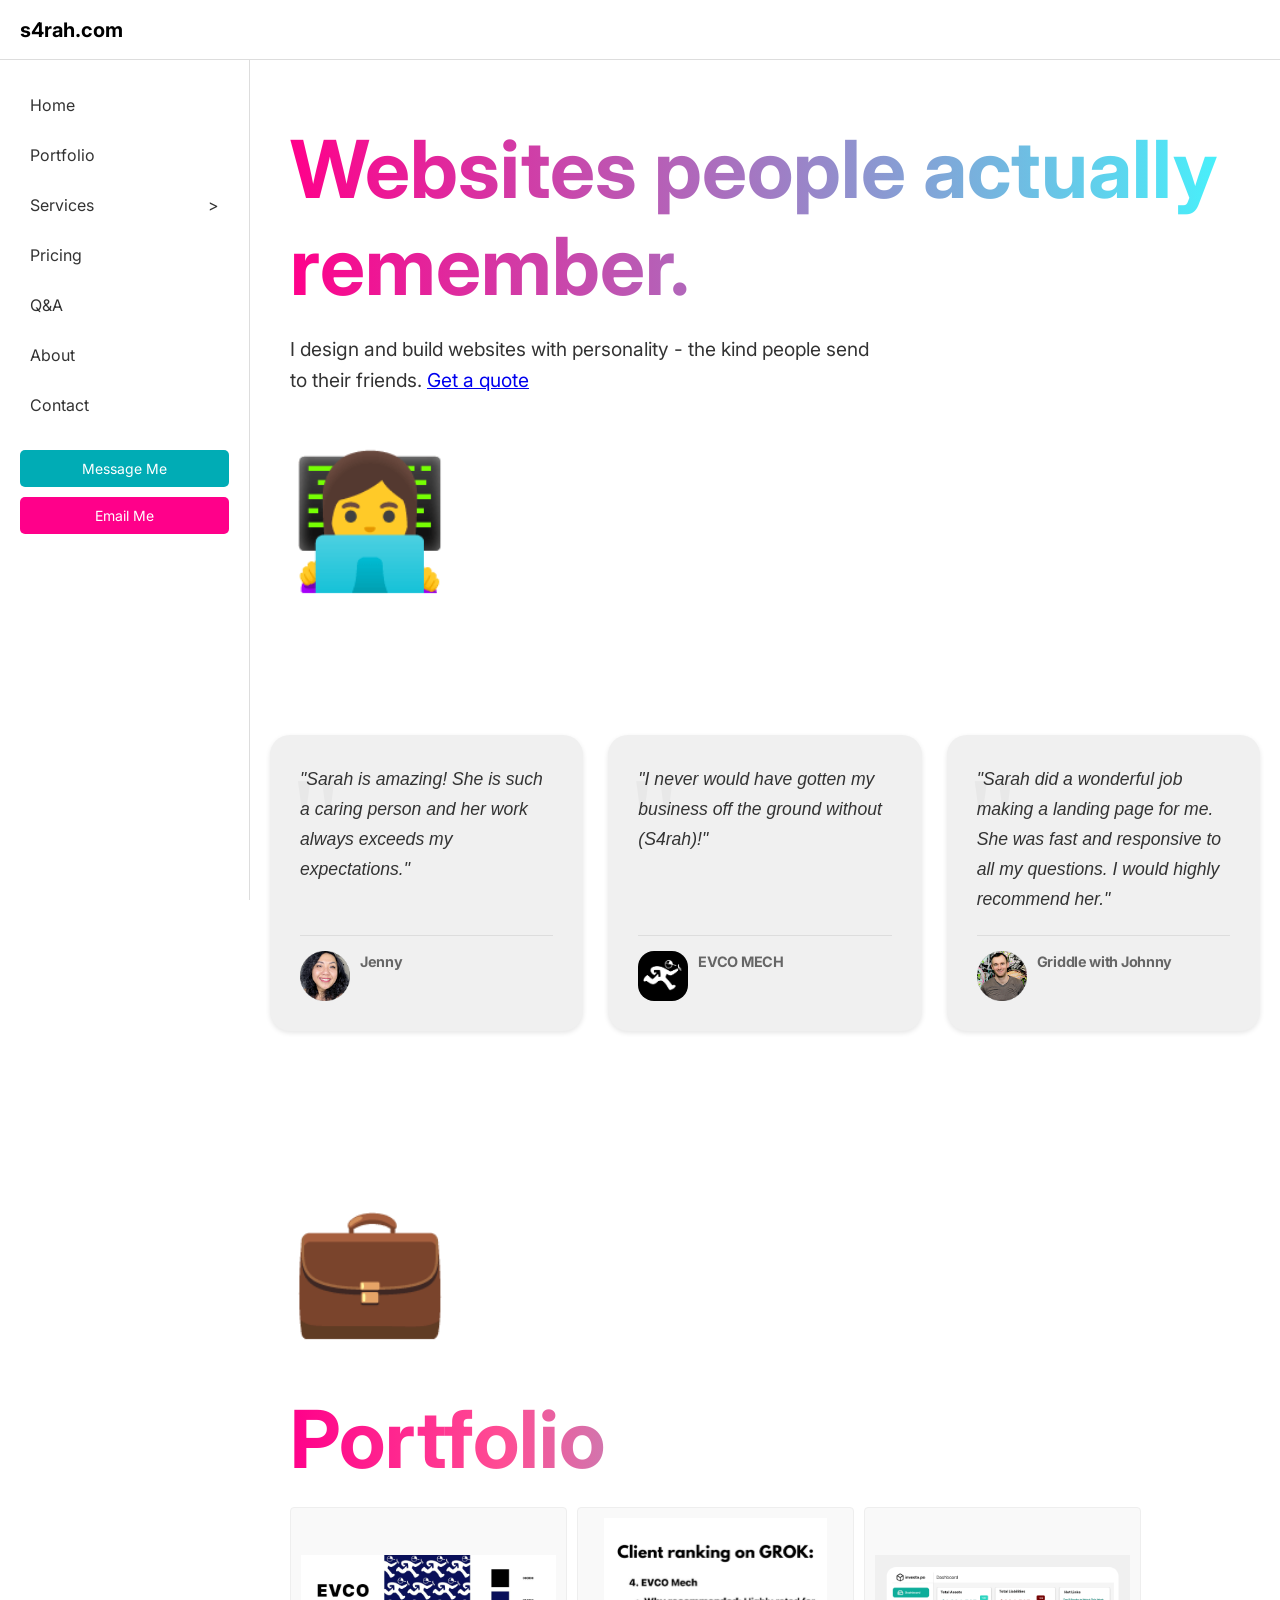
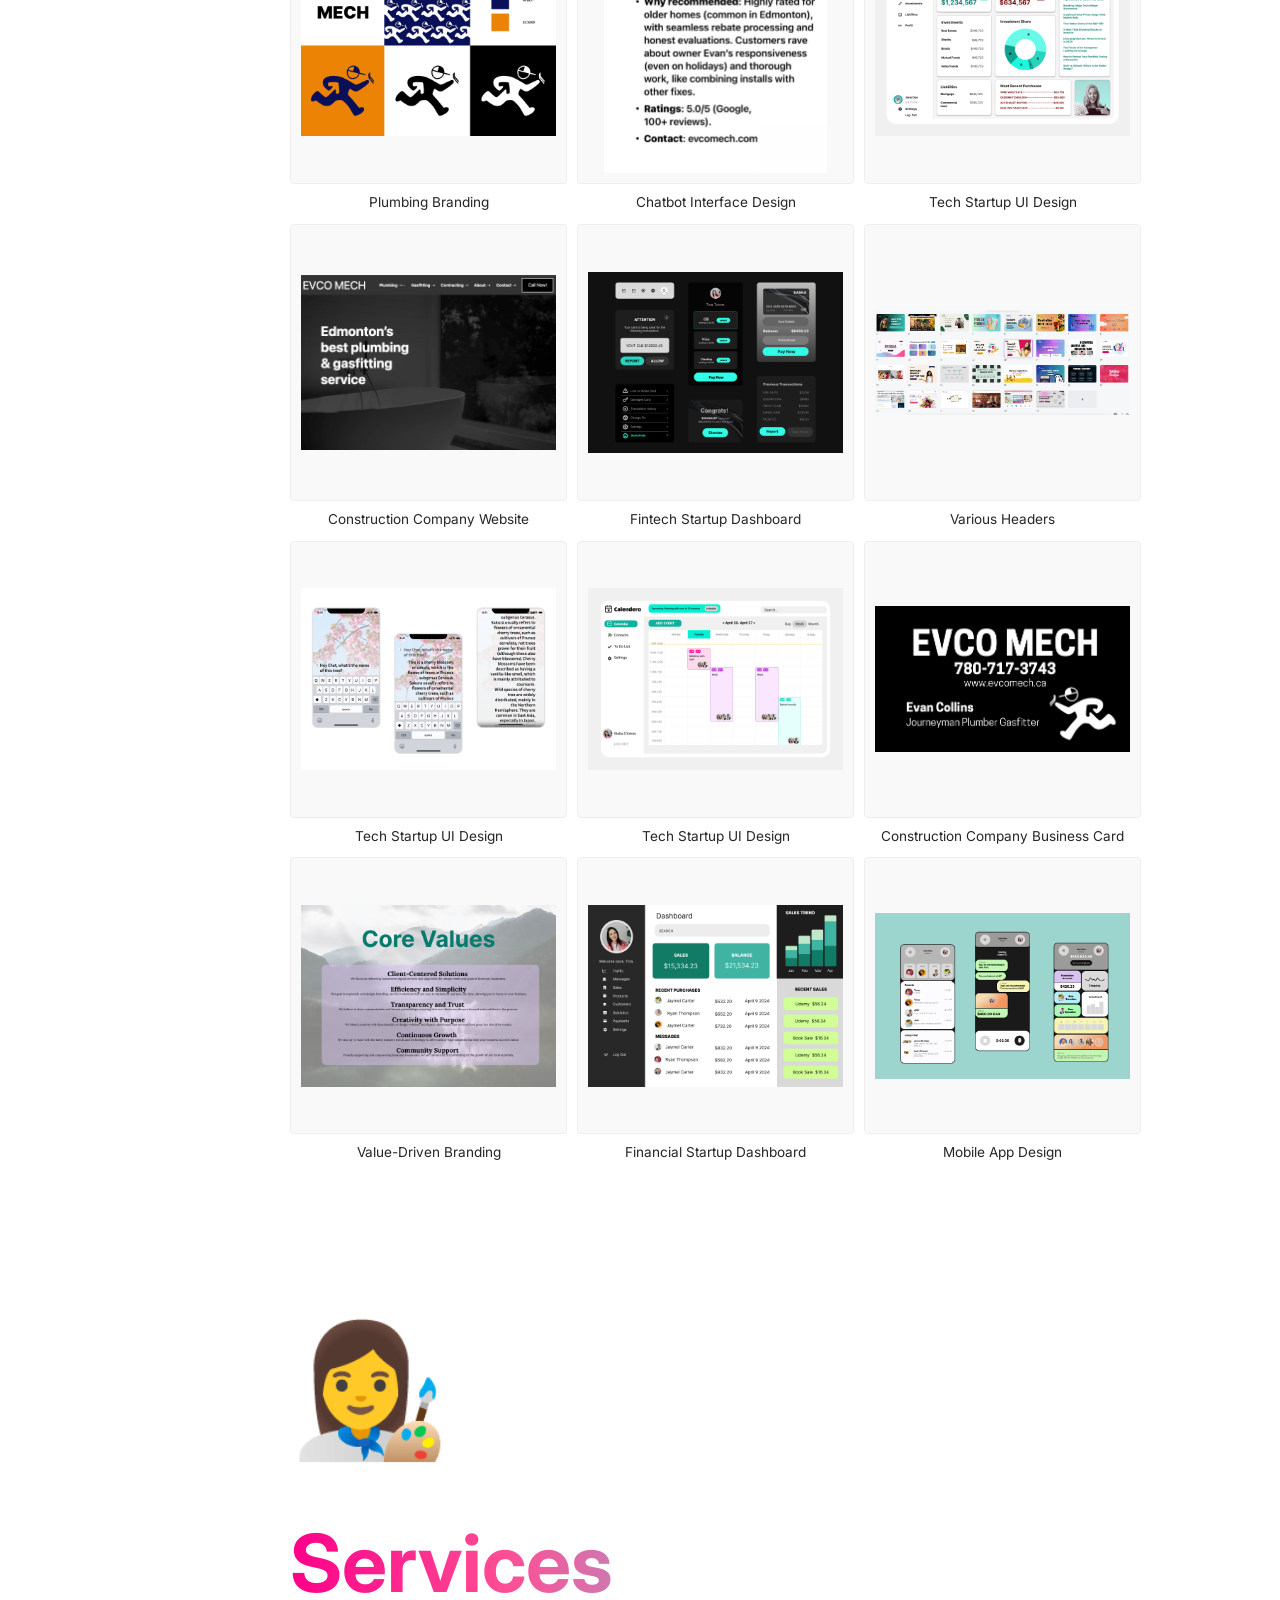
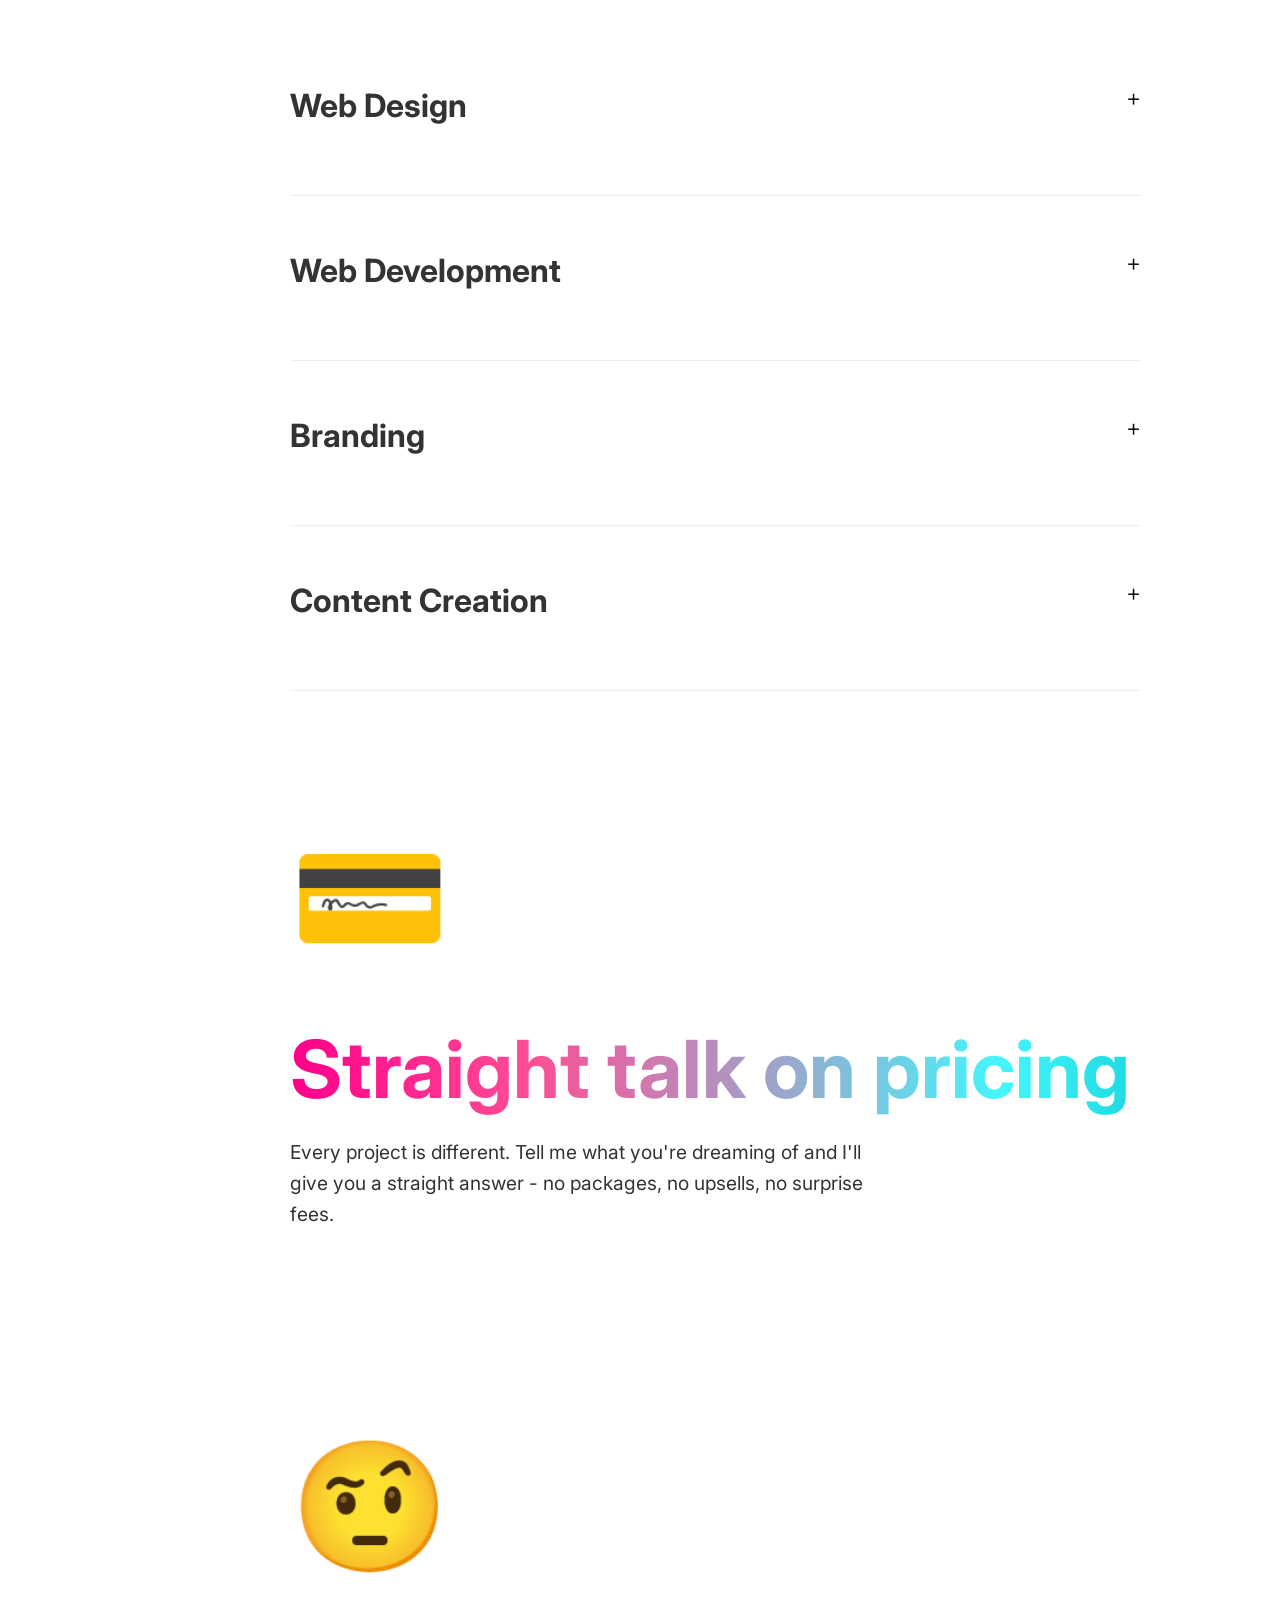
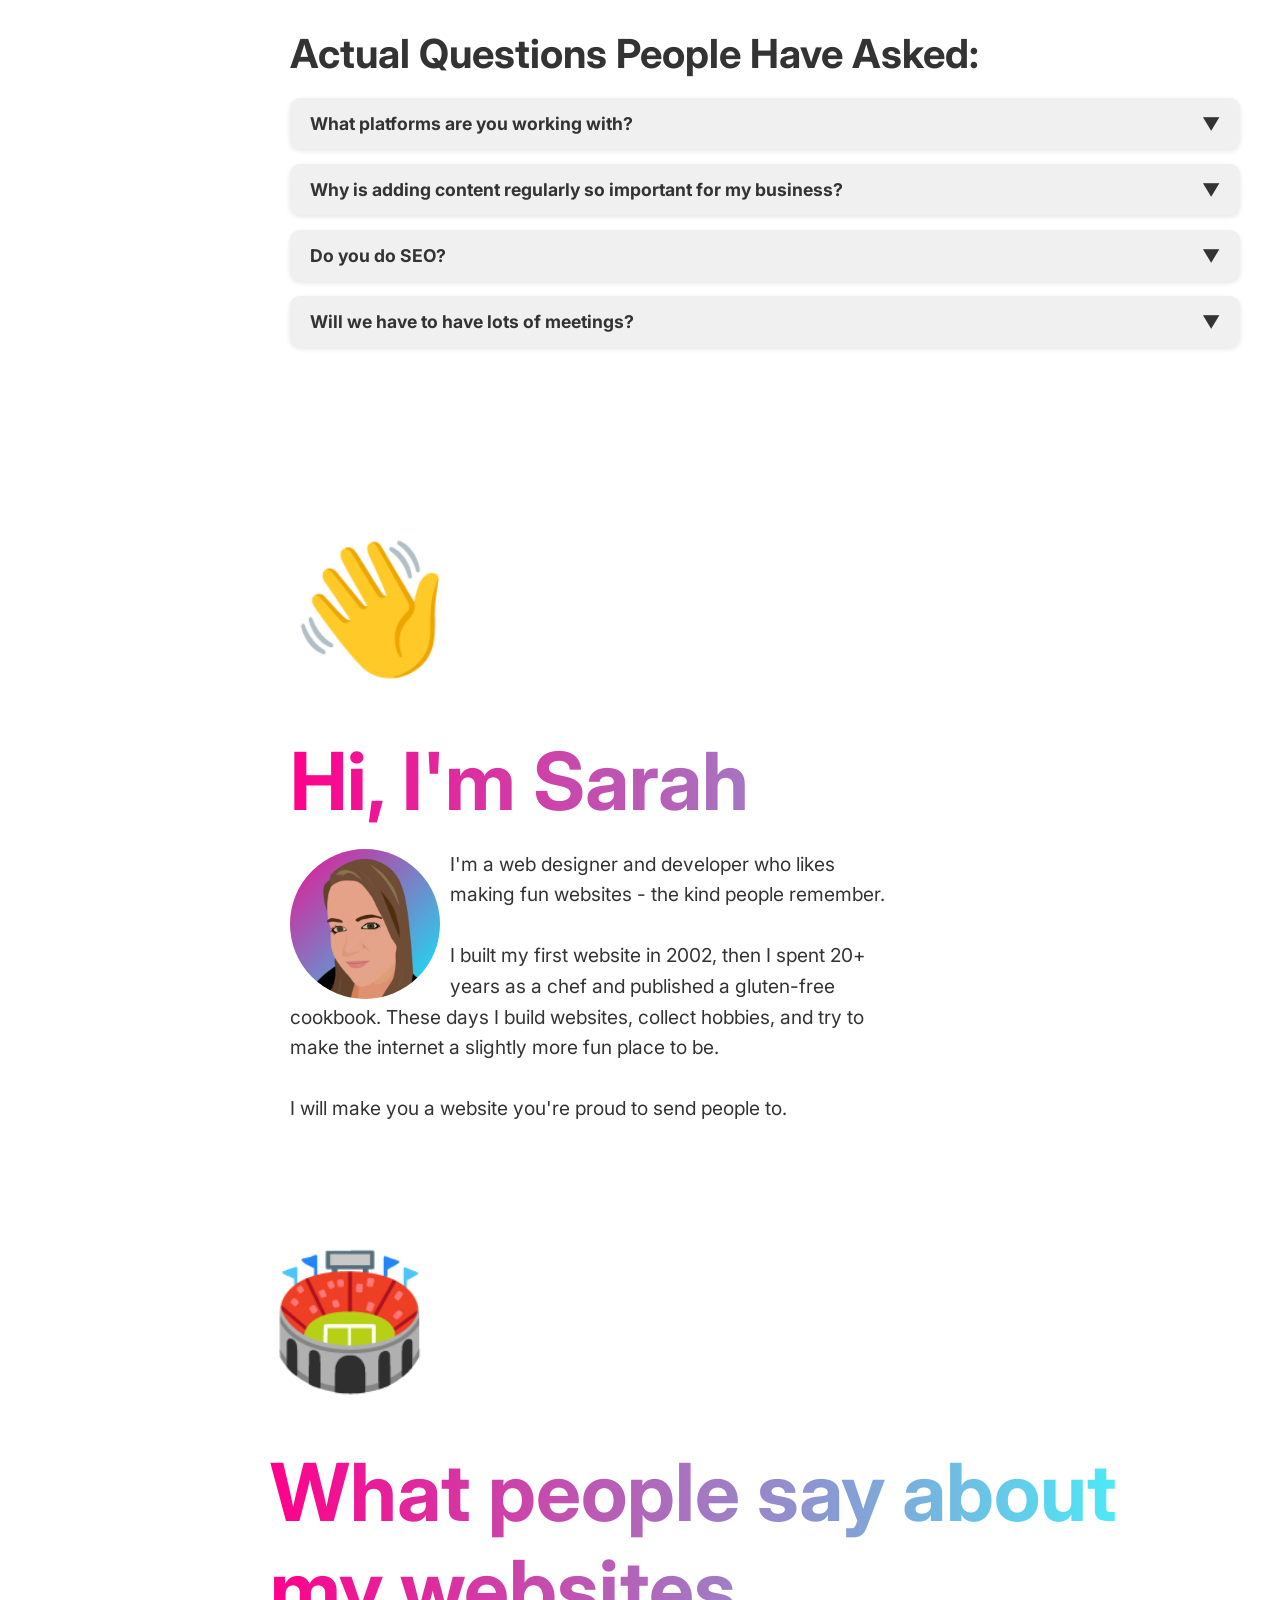
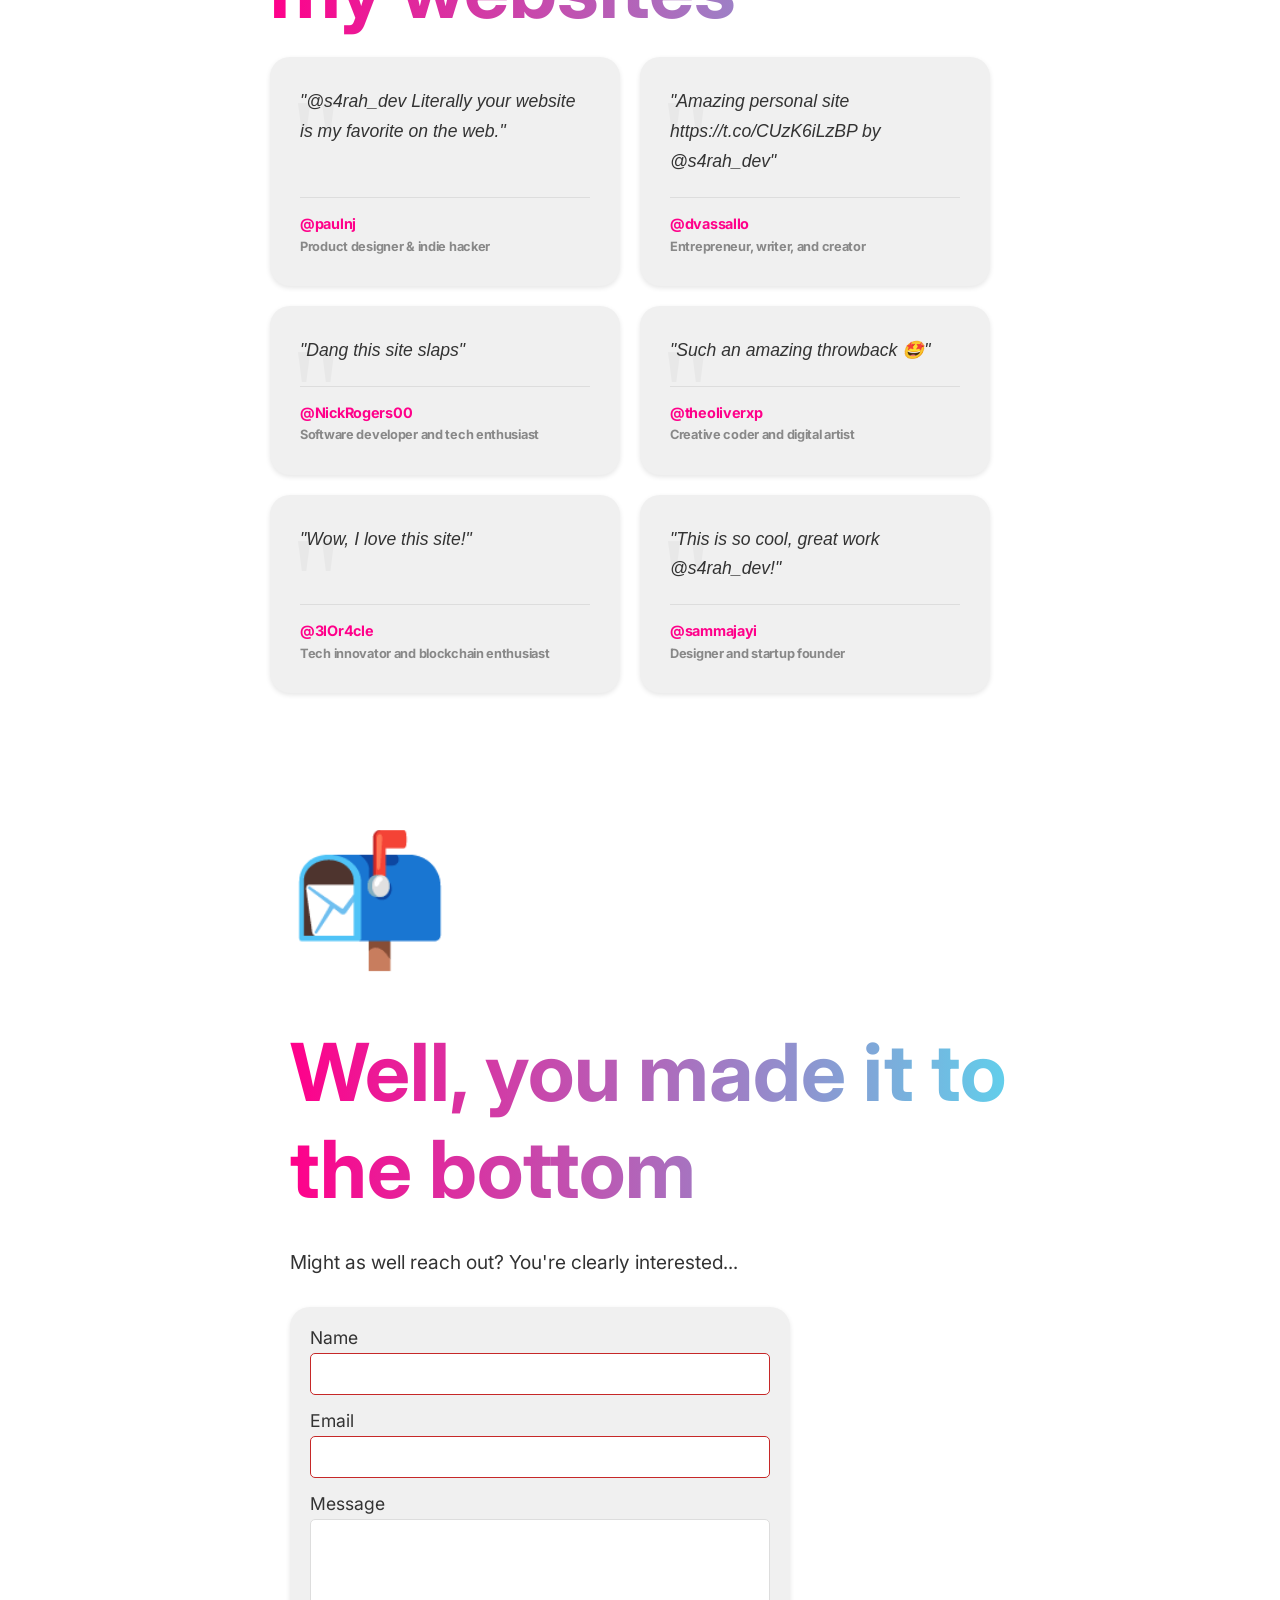
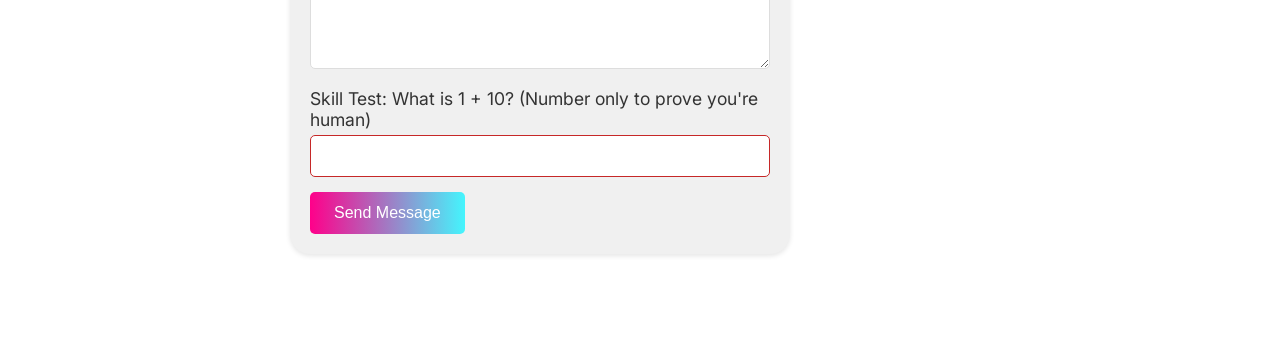
==== commit dd9df2b0: "Add emoji dividers to sections and update intro text" ====
--- a/index.html
+++ b/index.html
@@ -116,10 +116,11 @@
         <div class="header-section section" id="home">
           <h1 class="gradient-text">Websites people actually remember.</h1>
           <p class="intro-text">
-            Hi! I'm Sarah. I design and build websites with personality - the
-            kind people send to their friends.
+            I design and build websites with personality - the kind people send
+            to their friends.
+            <a href="#contact" class="cta-button">Get a quote</a>
           </p>
-          <a href="#contact" class="cta-button">Get a quote</a>
+          <div class="emoji-divider">👩‍💻</div>
         </div>
 
         <div class="reviews-container">
@@ -173,6 +174,8 @@
           </div>
         </div>
         <div class="portfolio-teaser section" id="portfolio">
+          <div class="emoji-divider">💼</div>
+
           <h2 class="portfolio-header">Portfolio</h2>
           <ul class="work-list">
             <li class="work-item">
@@ -299,6 +302,8 @@
         </div>
 
         <div class="service-section" id="services">
+          <div class="emoji-divider">👩‍🎨</div>
+
           <h2 class="portfolio-header">Services</h2>
 
           <div class="accordion-item">
@@ -384,6 +389,8 @@
         </div>
 
         <div class="pricing-section section" id="pricing">
+          <div class="emoji-divider">💳</div>
+
           <h2 class="portfolio-header">Straight talk on pricing</h2>
 
           <p class="intro-text">
@@ -394,6 +401,8 @@
         </div>
 
         <div class="qa-section section" id="qa">
+          <div class="emoji-divider">🤨</div>
+
           <h2 class="qa-header">Actual Questions People Have Asked:</h2>
           <div class="qa-container">
             <div class="qa-item">
@@ -450,6 +459,8 @@
 
         <!-- About Section -->
         <div class="section about-section" id="about">
+          <div class="emoji-divider">👋</div>
+
           <h2 class="gradient-text">Hi, I'm Sarah</h2>
           <img
             class="intro-pfp"
@@ -473,6 +484,8 @@
         </div>
 
         <div class="testimonials-section">
+          <div class="emoji-divider">🏟️</div>
+
           <h2 class="gradient-text">What people say about my websites</h2>
           <div class="testimonials-container">
             <div class="review-item">
@@ -578,7 +591,9 @@
             </div>
           </div>
         </div>
+
         <div class="contact-section" id="contact">
+          <div class="emoji-divider">📬</div>
           <div class="contact-header">
             <h2 class="gradient-text">Well, you made it to the bottom</h2>
           </div>
--- a/style.css
+++ b/style.css
@@ -17,6 +17,14 @@
 .container {
   display: flex;
   min-height: 100vh;
+}
+
+.emoji-divider {
+  font-size: 8rem;
+  line-height: 1.2;
+  letter-spacing: 0.75rem;
+  margin: 3rem 0;
+  user-select: none;
 }
 
 .top-nav {
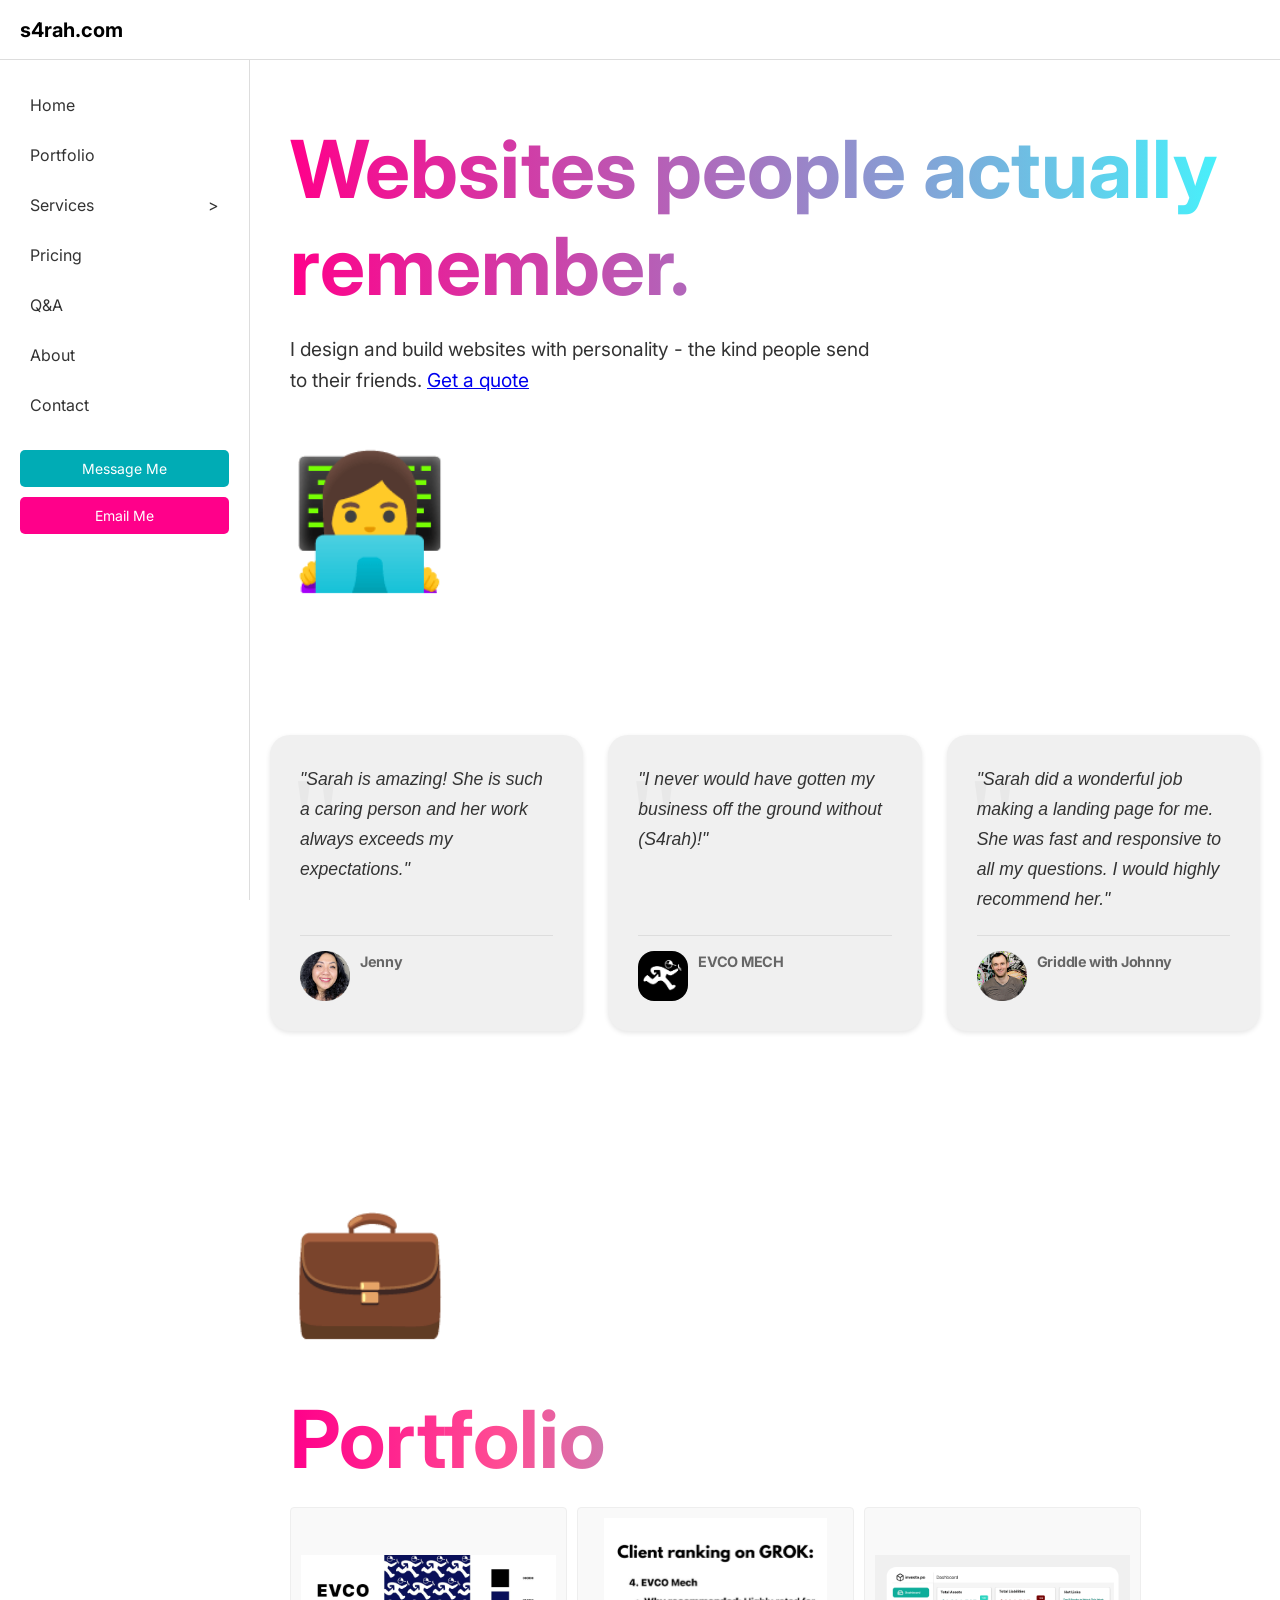
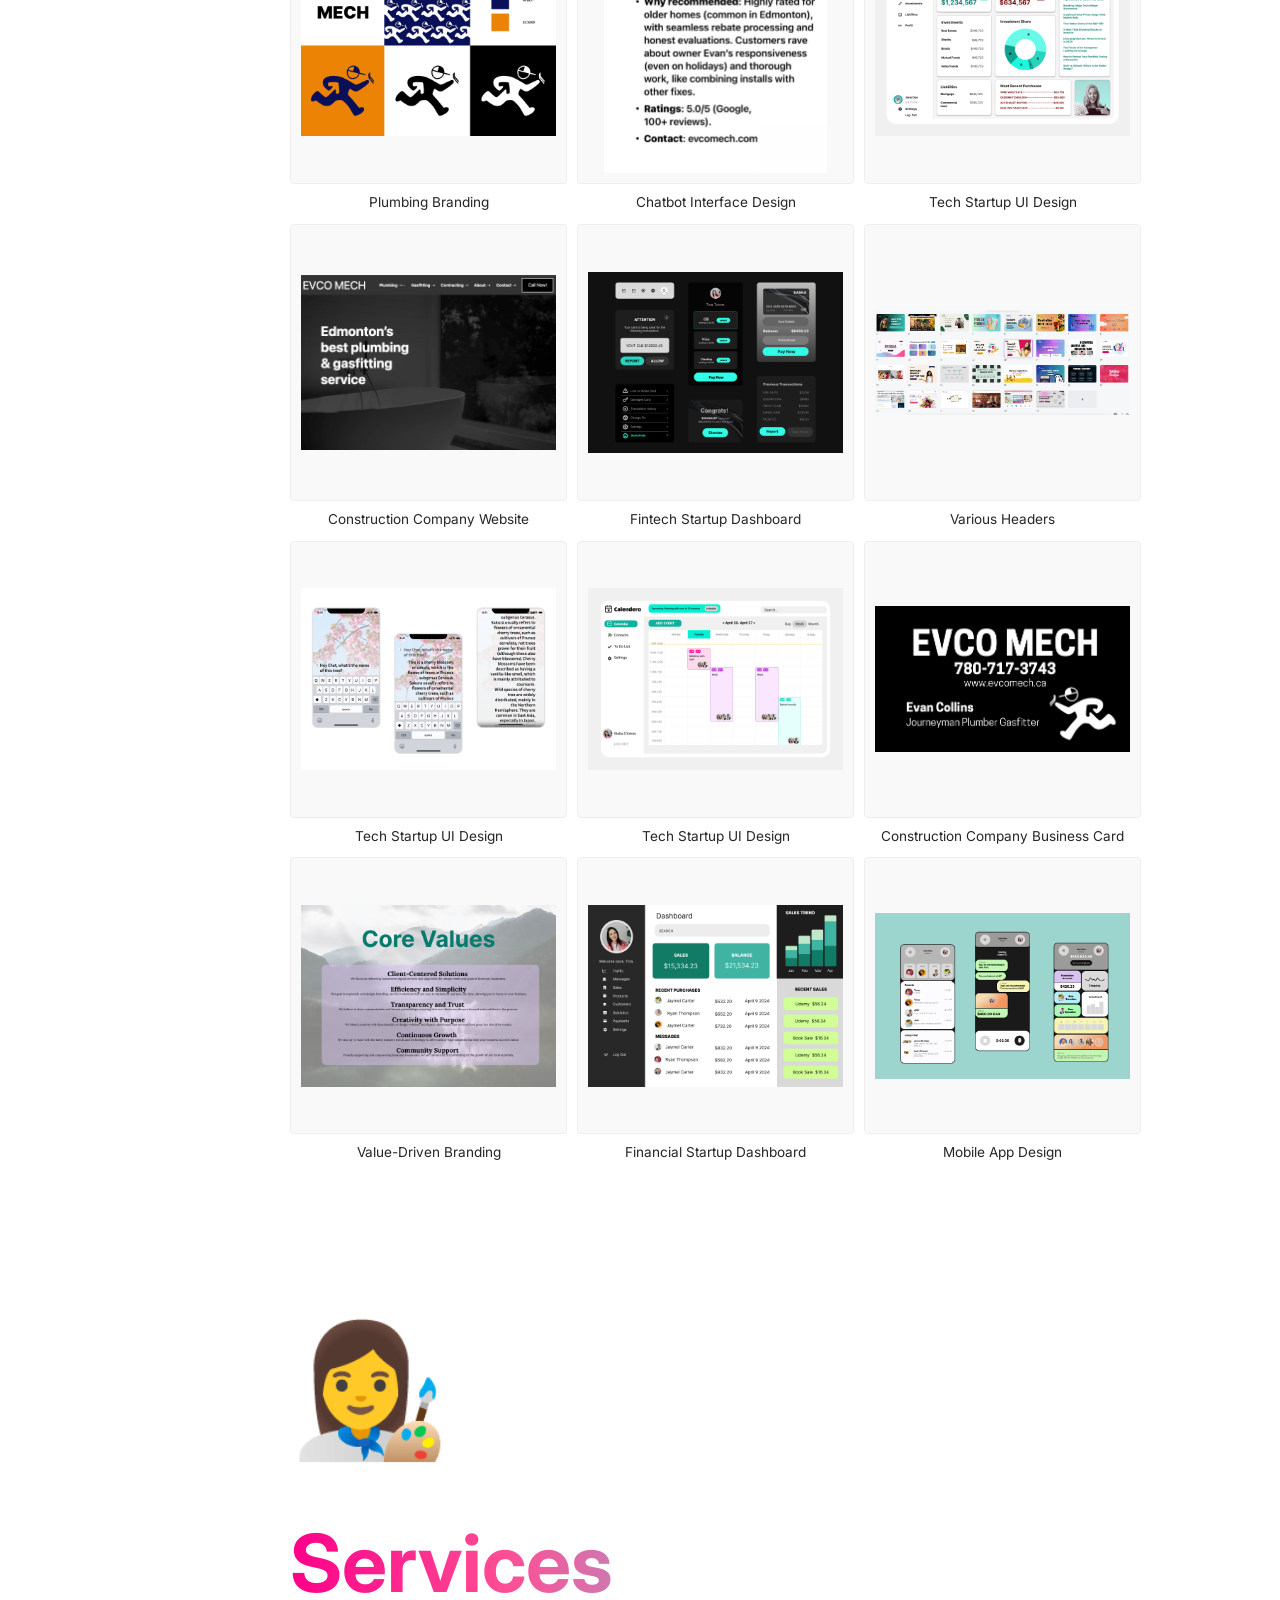
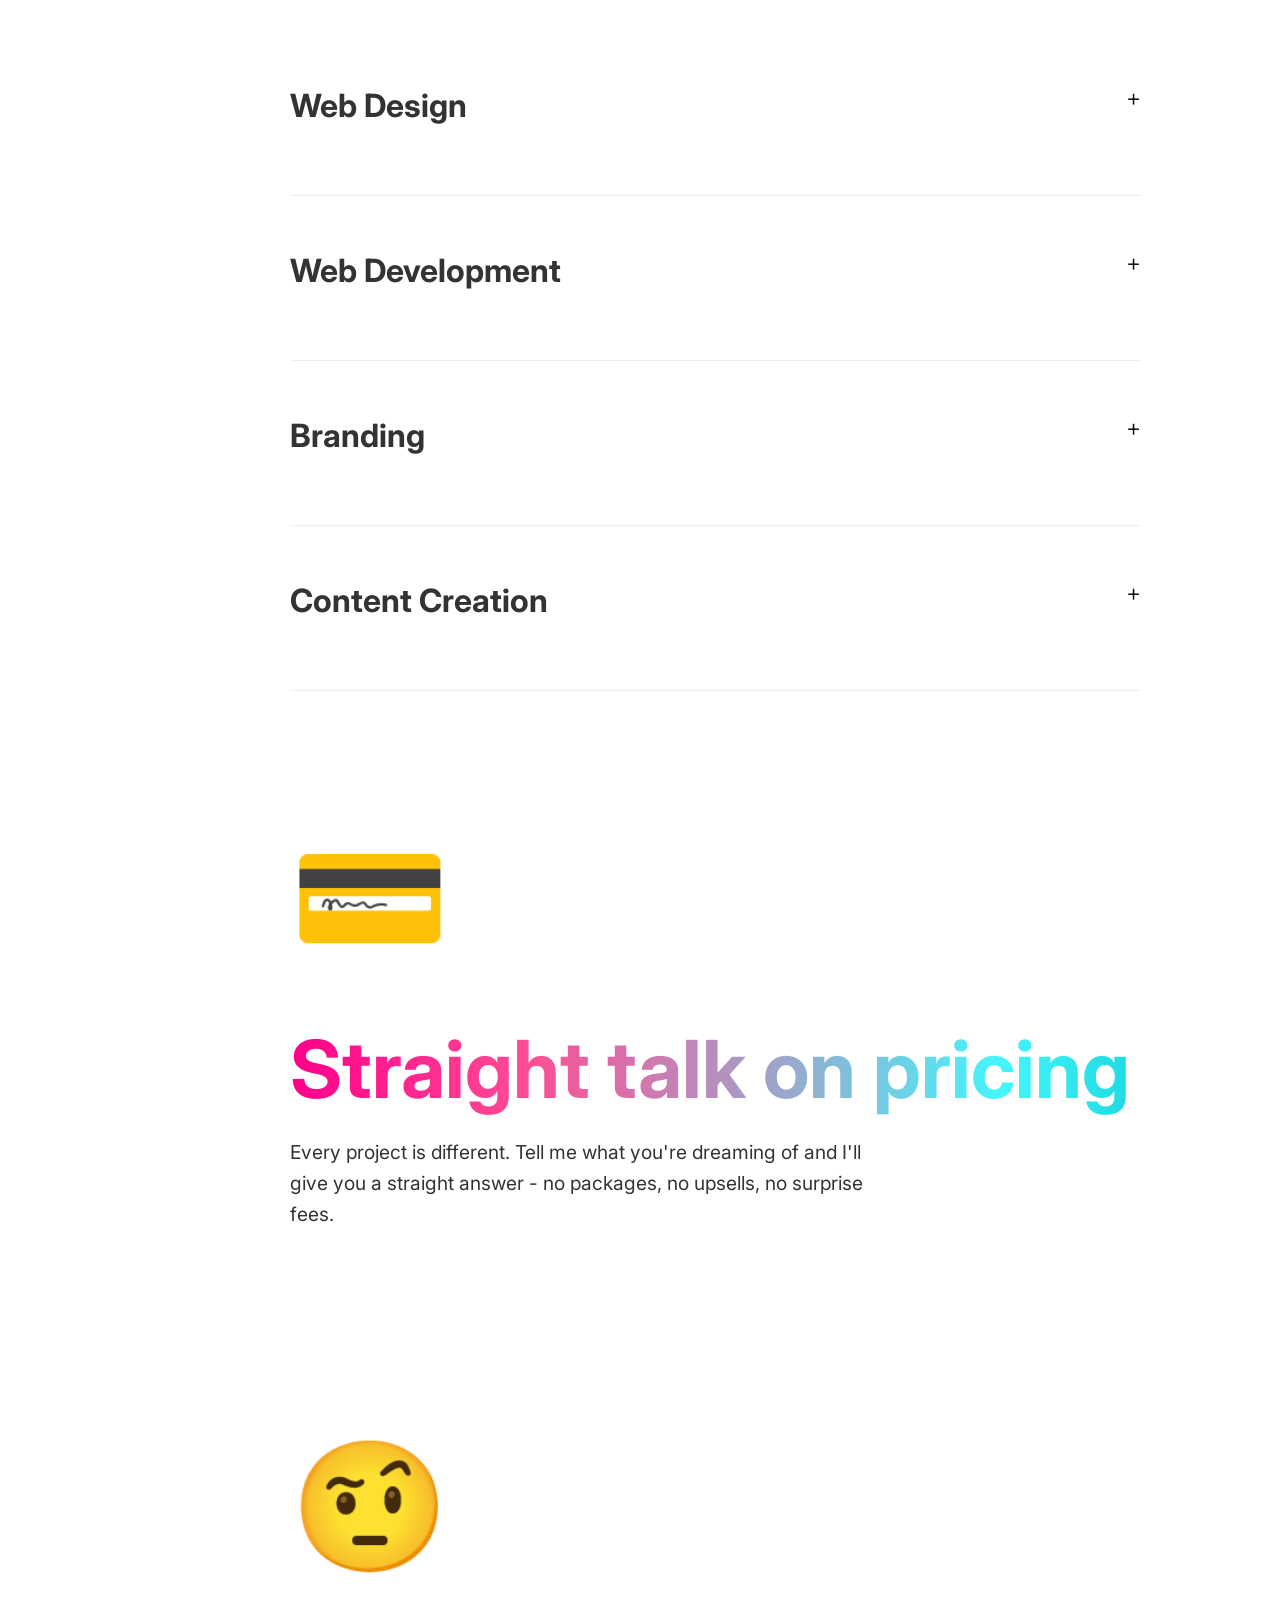
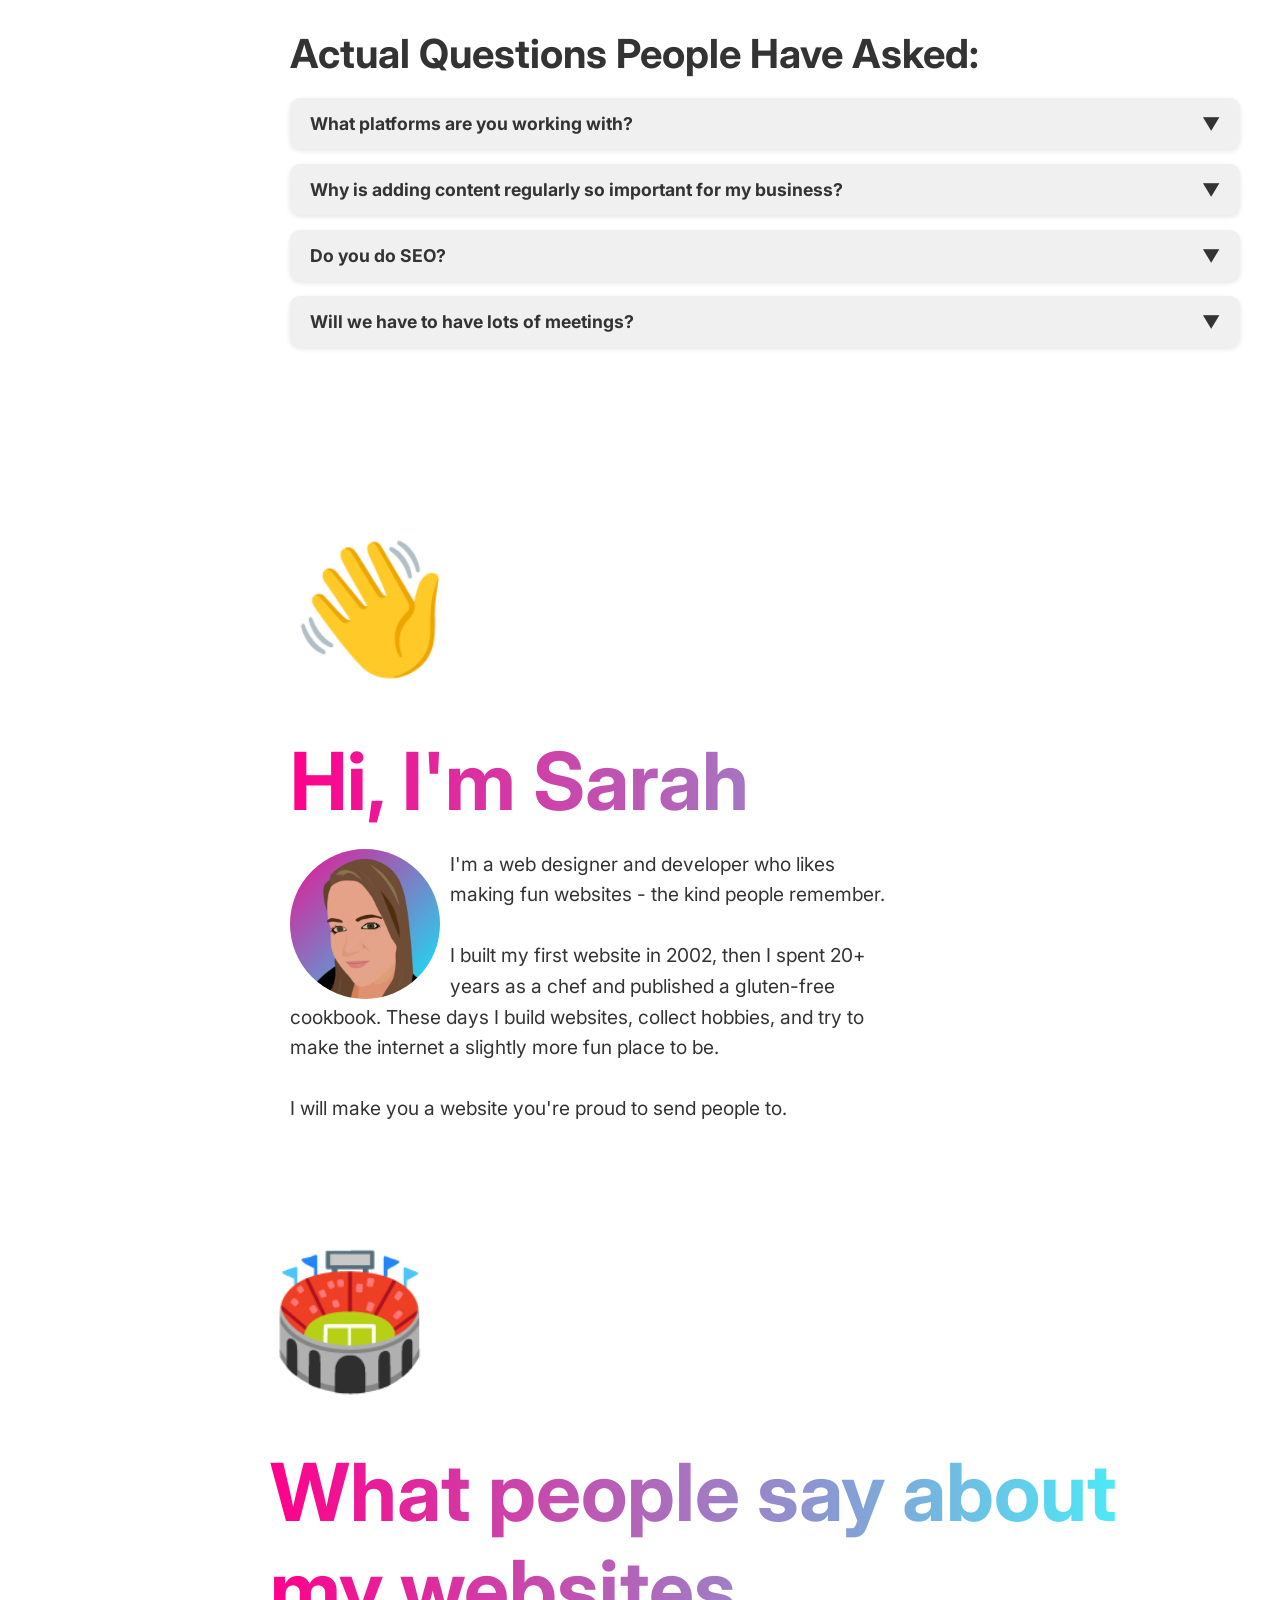
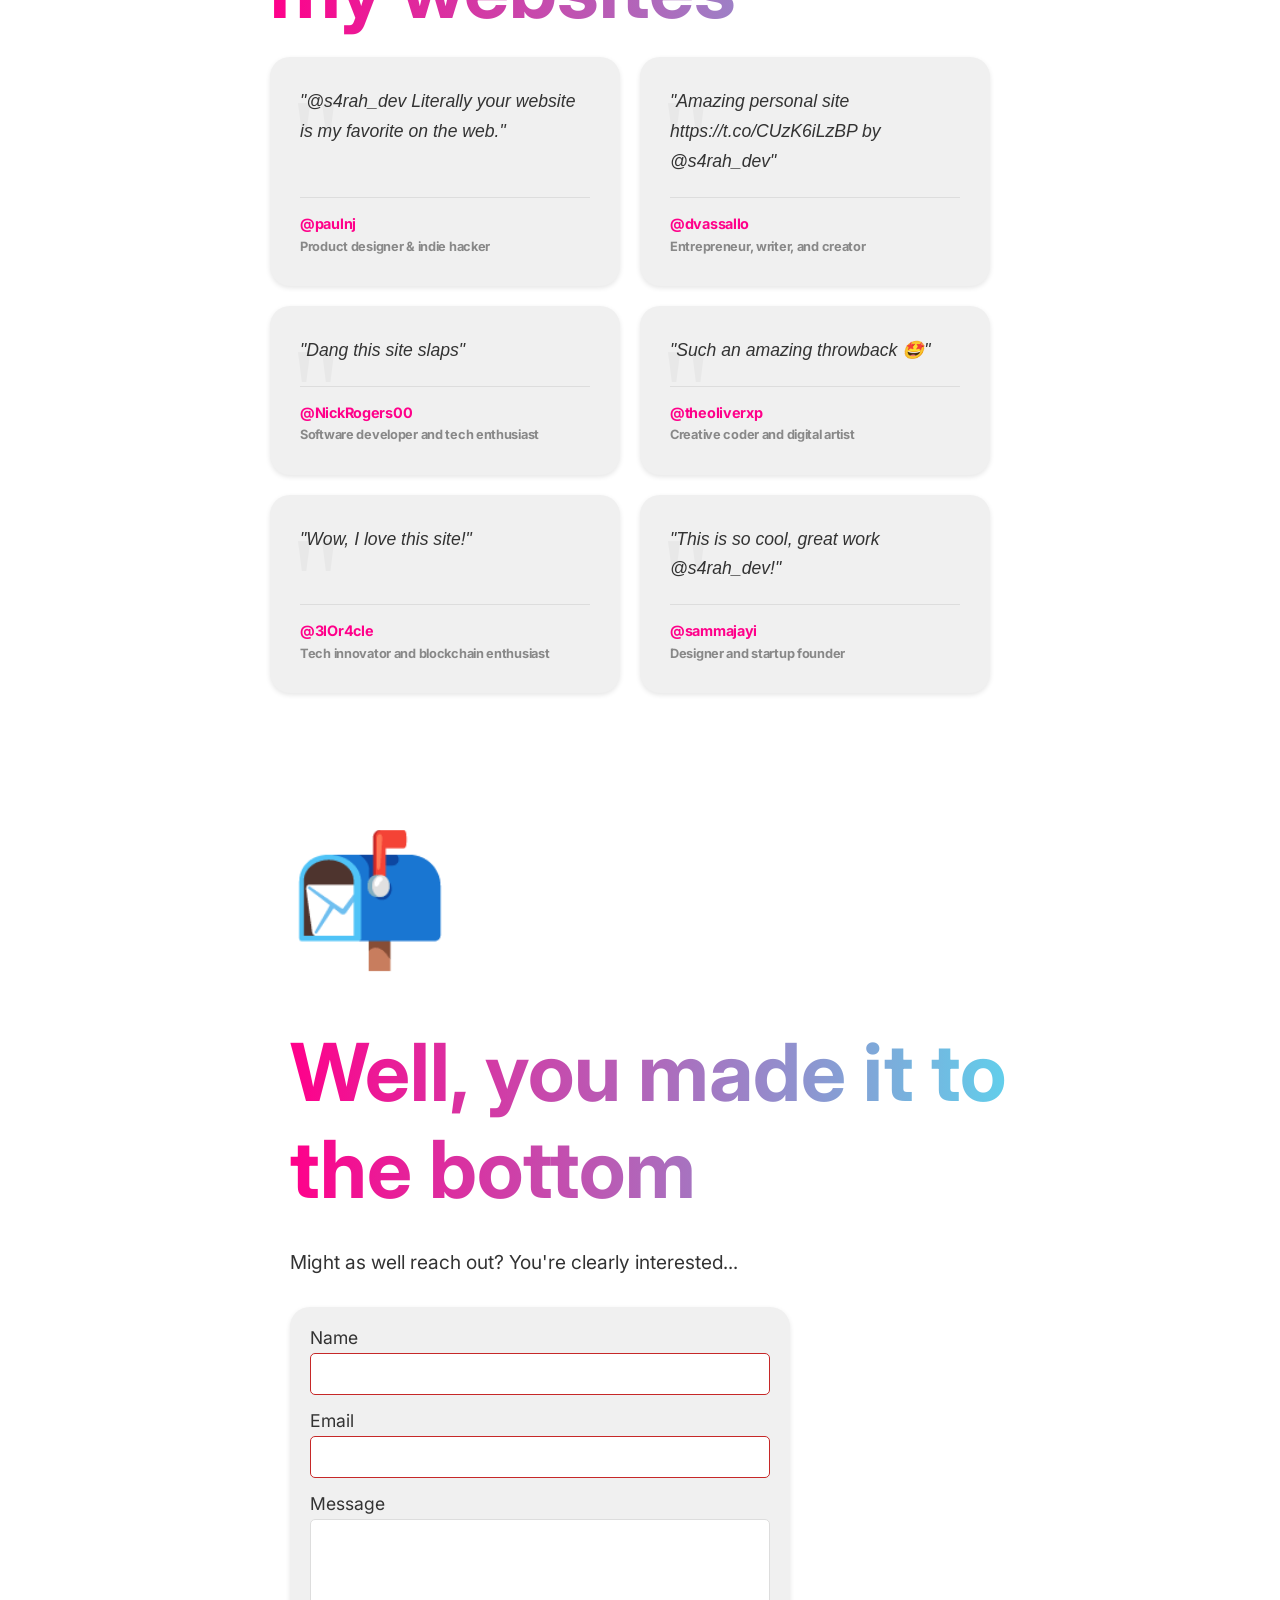
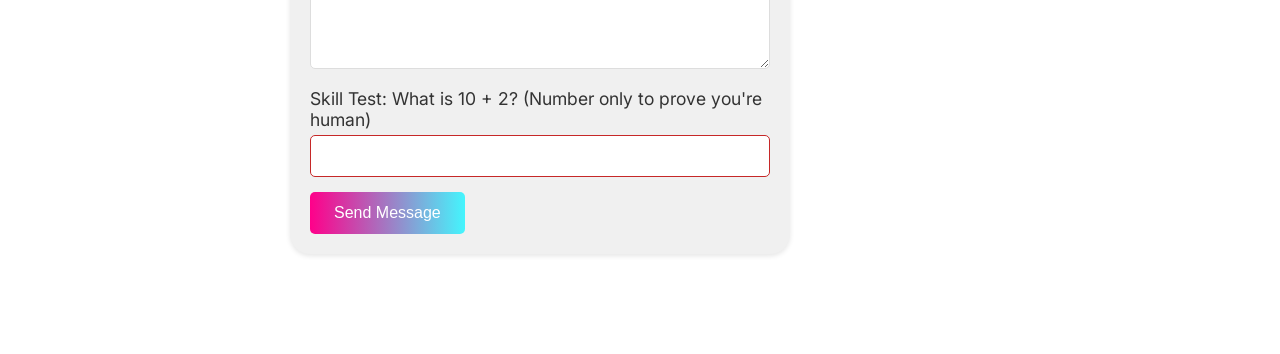
==== commit 46014622: "Fix stylesheet link and add new styles for layout and design" ====
--- a/index.html
+++ b/index.html
@@ -71,7 +71,7 @@
       }
     </script>
 
-    <link rel="stylesheet" href="style.css" />
+    <link rel="stylesheet" href="styles.css" />
     <link
       href="https://fonts.googleapis.com/css2?family=Inter:wght@400;700&display=swap"
       rel="stylesheet"
--- a/styles.css
+++ b/styles.css
@@ -0,0 +1,972 @@
+* {
+  margin: 0;
+  padding: 0;
+  box-sizing: border-box;
+}
+
+body {
+  font-family: "Inter", sans-serif;
+  background-color: #ffffff;
+  overflow-x: hidden;
+}
+
+p {
+  line-height: 1.6;
+}
+
+.container {
+  display: flex;
+  min-height: 100vh;
+}
+
+.emoji-divider {
+  font-size: 8rem;
+  line-height: 1.2;
+  letter-spacing: 0.75rem;
+  margin: 3rem 0;
+  user-select: none;
+}
+
+.top-nav {
+  display: flex;
+  justify-content: space-between;
+  align-items: center;
+  padding: 10px 20px;
+  background-color: #ffffff73;
+  border-bottom: 1px solid #ddd;
+  position: fixed;
+  width: 100%;
+  z-index: 1001;
+  height: 60px;
+}
+
+.intro-pfp {
+  width: 150px;
+  height: 150px;
+  margin-right: 10px;
+  border-radius: 50%;
+  object-fit: cover;
+  float: left;
+}
+
+.logo {
+  font-size: 20px;
+  font-weight: bold;
+}
+
+.menu-toggle {
+  font-size: 24px;
+  cursor: pointer;
+  display: none;
+}
+
+.sidebar {
+  width: 250px;
+  background-color: #fff;
+  padding: 20px 0;
+  position: fixed;
+  height: calc(100% - 60px);
+  top: 60px;
+  left: 0;
+  border-right: 1px solid #ddd;
+  transition: transform 0.3s ease;
+  z-index: 1000;
+  overflow-y: auto; /* Enable scrolling */
+}
+
+.sidebar.hidden {
+  transform: translateX(-100%);
+}
+
+.sidebar ul {
+  list-style: none;
+}
+
+.sidebar ul li {
+  padding: 10px 20px;
+  position: relative;
+}
+
+.sidebar ul li a {
+  text-decoration: none;
+  color: #333;
+  font-size: 16px;
+  display: flex;
+  align-items: center;
+  justify-content: space-between;
+  padding: 5px 10px;
+}
+
+.sidebar ul li:hover > a {
+  color: #007bff;
+}
+
+.submenu {
+  display: none;
+  padding-left: 20px;
+}
+
+.sidebar ul li.active .submenu {
+  display: block;
+}
+
+.submenu li a {
+  font-size: 14px;
+  padding: 5px 10px;
+}
+
+.arrow {
+  transition: transform 0.3s;
+}
+
+.sidebar ul li.active .arrow {
+  transform: rotate(90deg);
+}
+
+.selected {
+  background-color: #4da8da;
+  color: #fff !important;
+  border-radius: 5px;
+  padding: 8px 15px;
+  display: block;
+}
+
+.contact-buttons {
+  padding: 0 20px;
+  margin-top: 20px;
+  margin-bottom: 20px;
+  max-width: 300px;
+}
+
+.contact-button {
+  display: block;
+  width: 100%;
+  padding: 10px;
+  margin-bottom: 10px;
+  border: none;
+  border-radius: 5px;
+  color: white;
+  font-size: 14px;
+  cursor: pointer;
+  font-family: "Inter", sans-serif;
+  text-decoration: none;
+  text-align: center;
+  transition:
+    transform 0.3s ease,
+    color 0.3s ease;
+}
+
+.contact-button.email {
+  background-color: #ff008a;
+}
+
+.contact-button.telegram {
+  background-color: #00acb5;
+}
+
+.contact-button.form {
+  background-color: #8e00b5;
+}
+
+.contact-button:hover {
+  transform: scale(1.05);
+  color: black;
+}
+
+.content {
+  margin-left: 250px;
+  padding: 80px 20px 20px;
+  flex-grow: 1;
+  overflow-y: auto;
+  width: calc(100% - 250px);
+}
+
+.section {
+  margin-bottom: 40px;
+  padding: 40px 20px;
+}
+
+.gradient-text {
+  font-size: 5rem;
+  font-weight: 700;
+  background: linear-gradient(to right, #ff008a, #44f5fd);
+  -webkit-background-clip: text;
+  background-clip: text;
+  color: transparent;
+  margin-bottom: 20px;
+}
+
+.intro-text {
+  color: #333;
+  font-size: 1.2rem;
+  max-width: 600px;
+  margin-bottom: 30px;
+}
+
+.buttons {
+  display: flex;
+  gap: 15px;
+  margin-bottom: 40px;
+}
+
+.portfolio-teaser {
+  max-width: 90%;
+  margin: 0;
+  padding: 60px 20px;
+  background: #ffffff;
+}
+
+.portfolio-header {
+  font-size: 5rem;
+  font-weight: 700;
+  background: linear-gradient(
+    to right,
+    #ff008a 0%,
+    #ff4d94 25%,
+    #44f5fd 75%,
+    #00c4cc 100%
+  );
+  -webkit-background-clip: text;
+  background-clip: text;
+  color: transparent;
+  display: block;
+  margin-bottom: 20px;
+}
+
+.work-list {
+  list-style: none;
+  padding: 0;
+  display: grid;
+  grid-template-columns: repeat(3, 1fr);
+  gap: 10px;
+}
+
+.work-item {
+  display: flex;
+  flex-direction: column;
+}
+
+.work-card {
+  width: 100%;
+  aspect-ratio: 1 / 1;
+  background-color: #f9f9f9;
+  border: 1px solid #eeeeee;
+  border-radius: 4px;
+  display: flex;
+  align-items: center;
+  justify-content: center;
+  overflow: hidden;
+}
+
+.work-card img {
+  width: 100%;
+  height: 100%;
+  object-fit: contain;
+  padding: 10px;
+}
+
+.work-description {
+  font-size: 0.85rem;
+  font-weight: 400;
+  color: #262626;
+  margin-top: 8px;
+  text-align: center;
+}
+
+@media (max-width: 768px) {
+  .work-list {
+    grid-template-columns: repeat(2, 1fr);
+  }
+}
+
+@media (max-width: 480px) {
+  .work-list {
+    grid-template-columns: repeat(1, 1fr);
+  }
+}
+
+.success-story {
+  background: #ffffff;
+}
+
+.success-header {
+  font-size: 2rem;
+  font-weight: 700;
+  color: #333;
+  margin-bottom: 15px;
+}
+
+.success-text {
+  font-size: 1.1rem;
+  color: #444;
+  max-width: 600px;
+}
+
+.current-work-section {
+  background: #ffffff;
+}
+
+.current-work-text {
+  font-size: 1.2rem;
+  color: #333;
+  max-width: 600px;
+}
+
+.reviews-container {
+  display: flex;
+  flex-wrap: wrap;
+  gap: 25px;
+  margin: 50px 0;
+  justify-content: center;
+}
+
+.review-item {
+  flex: 1 1 calc(33.333% - 25px);
+  min-width: 300px;
+  background: linear-gradient(145deg, #ffffff, #f0f0f0);
+  border: none;
+  padding: 40px;
+  border-radius: 24px;
+  display: flex;
+  flex-direction: column;
+  justify-content: space-between;
+  box-shadow:
+    20px 20px 60px #d9d9d9,
+    -20px -20px 60px #ffffff;
+  transition: all 0.4s cubic-bezier(0.175, 0.885, 0.32, 1.275);
+  position: relative;
+  overflow: hidden;
+}
+
+.review-item::before {
+  content: '"';
+  position: absolute;
+  top: -10px;
+  left: 20px;
+  font-size: 8rem;
+  color: rgba(0, 0, 0, 0.03);
+  font-family: serif;
+  pointer-events: none;
+}
+
+.review-item:hover {
+  transform: translateY(-12px) scale(1.02);
+  box-shadow:
+    30px 30px 80px #c5c5c5,
+    -30px -30px 80px #ffffff;
+}
+
+.review-text {
+  font-size: 1.1rem;
+  line-height: 1.7;
+  color: #2d3436;
+  font-weight: 400;
+  margin-bottom: 30px;
+  position: relative;
+  z-index: 1;
+}
+
+.review-author {
+  display: flex;
+  align-items: center;
+  gap: 15px;
+  border-top: 1px solid rgba(0, 0, 0, 0.05);
+  padding-top: 20px;
+}
+
+.review-pfp {
+  width: 50px;
+  height: 50px;
+  border-radius: 16px;
+  object-fit: cover;
+  filter: grayscale(20%);
+  transition: filter 0.3s ease;
+}
+
+.review-item:hover .review-pfp {
+  filter: grayscale(0%);
+}
+
+.review-name {
+  font-weight: 700;
+  font-size: 1rem;
+  color: #2d3436;
+  letter-spacing: -0.02em;
+}
+
+@media (max-width: 1100px) {
+  .review-item {
+    flex: 1 1 calc(50% - 25px);
+  }
+}
+
+@media (max-width: 700px) {
+  .review-item {
+    flex: 1 1 100%;
+    padding: 30px;
+  }
+}
+
+.search-section {
+  background: #ffffff;
+}
+
+.search-header {
+  font-size: 2.5rem;
+  font-weight: 700;
+  color: #333;
+  margin-bottom: 20px;
+}
+
+.search-content {
+  max-width: 600px;
+}
+
+.search-content p {
+  font-size: 1.1rem;
+  color: #444;
+  margin-bottom: 15px;
+}
+
+.offerings-section {
+  background: #ffffff;
+}
+
+.offerings-header {
+  font-size: 2.5rem;
+  font-weight: 700;
+  color: #333;
+  margin-bottom: 20px;
+}
+
+.offerings-container {
+  display: flex;
+  gap: 20px;
+  flex-wrap: wrap;
+}
+
+.offering-item {
+  background: #f6f6f6;
+  padding: 20px;
+  border-radius: 10px;
+  box-shadow: 0 2px 5px rgba(0, 0, 0, 0.1);
+  max-width: fit-content;
+  display: flex;
+  flex-direction: column;
+  justify-content: space-between;
+  transition: transform 0.3s ease;
+}
+
+.offering-item:hover {
+  transform: translateY(-5px);
+}
+
+.offering-title {
+  font-size: 1.5rem;
+  font-weight: 700;
+  color: #333;
+  margin-bottom: 15px;
+}
+
+.offering-list {
+  font-size: 1.1rem;
+  color: #333;
+  flex-grow: 1;
+  padding-left: 0;
+}
+
+.offering-list p {
+  margin-bottom: 10px;
+}
+
+.service-section {
+  max-width: 90%;
+  margin: 0;
+  padding: 40px 20px;
+}
+
+.service-header {
+  width: 100%;
+  text-align: left;
+  margin-bottom: 30px;
+}
+
+.service-title {
+  font-size: 2rem;
+  font-weight: 700;
+  color: #333;
+  margin-bottom: 15px;
+  margin-top: 30px;
+  text-align: left;
+}
+
+.service-description {
+  font-size: 1.1rem;
+  color: #333;
+  line-height: 1.6;
+  margin: 0;
+}
+
+.service-description p {
+  margin-bottom: 15px;
+}
+
+.accordion-item {
+  border-bottom: 1px solid #eee;
+  padding: 10px 0;
+}
+
+.accordion-trigger {
+  display: flex;
+  justify-content: space-between;
+  align-items: center;
+  cursor: pointer;
+  padding: 15px 0;
+}
+
+.plus-icon {
+  font-size: 1.5rem;
+  font-weight: 300;
+  transition: transform 0.3s ease;
+}
+
+.accordion-item.active .plus-icon {
+  transform: rotate(45deg);
+}
+
+.accordion-content {
+  max-height: 0;
+  overflow: hidden;
+  transition:
+    max-height 0.3s ease-out,
+    padding 0.3s ease;
+  padding: 0;
+}
+
+.accordion-item.active .accordion-content {
+  max-height: 1000px; /* High value to allow content to grow */
+  padding: 10px 0 20px 0;
+}
+
+.qa-section {
+  background: #ffffff;
+}
+
+.qa-header {
+  font-size: 2.5rem;
+  font-weight: 700;
+  color: #333;
+  margin-bottom: 20px;
+}
+
+.gmb {
+  max-width: 600px;
+}
+
+.qa-container {
+  margin-top: 20px;
+}
+
+.qa-item {
+  background: #f0f0f0;
+  border-radius: 10px;
+  margin-bottom: 15px;
+  box-shadow: 0 2px 5px rgba(0, 0, 0, 0.1);
+  overflow: hidden;
+}
+
+.qa-question {
+  width: 100%;
+  text-align: left;
+  padding: 15px 20px;
+  background: none;
+  border: none;
+  font-family: "Inter", sans-serif;
+  font-size: 1.1rem;
+  font-weight: 700;
+  color: #333;
+  cursor: pointer;
+  position: relative;
+}
+
+.qa-question::after {
+  content: "▼";
+  position: absolute;
+  right: 20px;
+  transition: transform 0.3s ease;
+}
+
+.qa-question.active::after {
+  transform: rotate(180deg);
+}
+
+.qa-answer {
+  display: none;
+  padding: 0 20px 15px;
+  font-size: 1rem;
+  color: #333;
+  text-align: left;
+}
+
+.qa-answer.active {
+  display: block;
+}
+
+.contact-section {
+  max-width: 90%;
+  margin: 40px 0;
+  padding: 40px 20px;
+  text-align: left;
+}
+
+.contact-header {
+  width: 100%;
+  text-align: left;
+  margin-bottom: 30px;
+}
+
+.contact-form {
+  background: #f0f0f0;
+  padding: 20px;
+  border-radius: 20px;
+  box-shadow: 0 2px 5px rgba(0, 0, 0, 0.1);
+  display: block;
+  max-width: 500px;
+  width: 100%;
+  margin: 0;
+  box-sizing: border-box;
+}
+
+.contact-form label {
+  display: block;
+  text-align: left;
+  font-size: 1.1rem;
+  color: #333;
+  margin-bottom: 5px;
+}
+
+.contact-form input,
+.contact-form textarea {
+  width: 100%;
+  padding: 10px;
+  margin-bottom: 15px;
+  border: 1px solid #ddd;
+  border-radius: 5px;
+  font-size: 1rem;
+  font-family: "Inter", sans-serif;
+  box-sizing: border-box;
+}
+
+/* New: Skill test input styling */
+#skill {
+  margin-bottom: 15px;
+}
+
+/* Honeypot field - hidden from humans */
+.honeypot {
+  position: absolute;
+  left: -9999px;
+  opacity: 0;
+  pointer-events: none;
+}
+
+.contact-form textarea {
+  height: 150px;
+  resize: vertical;
+}
+
+.contact-form button {
+  background: linear-gradient(to right, #ff008a, #44f5fd);
+  color: white;
+  padding: 12px 24px;
+  border: none;
+  border-radius: 5px;
+  font-size: 1rem;
+  cursor: pointer;
+  transition: transform 0.3s ease;
+}
+
+.contact-form button:hover {
+  transform: scale(1.05);
+}
+
+.contact-form button:disabled {
+  opacity: 0.7;
+  cursor: not-allowed;
+}
+
+.success-message {
+  display: none;
+  background: #f0f0f0;
+  padding: 20px;
+  border-radius: 20px;
+  box-shadow: 0 2px 5px rgba(255, 2, 166, 0.316);
+  max-width: 500px;
+  margin: 20px 0;
+  text-align: left;
+  font-size: 1.1rem;
+  color: #333;
+}
+
+.success-message.show {
+  display: block;
+}
+
+.error-message {
+  display: none;
+  background: #ffebee;
+  padding: 20px;
+  border-radius: 20px;
+  box-shadow: 0 2px 5px rgba(244, 67, 54, 0.3);
+  max-width: 500px;
+  margin: 20px 0;
+  text-align: left;
+  font-size: 1.1rem;
+  color: #c62828;
+}
+
+.error-message.show {
+  display: block;
+}
+
+/* Invalid input highlight */
+input:invalid {
+  border-color: #c62828;
+}
+
+@media (max-width: 768px) {
+  .menu-toggle {
+    display: block;
+  }
+
+  .sidebar {
+    transform: translateX(-100%);
+    background-color: rgba(
+      255,
+      255,
+      255,
+      0.95
+    ); /* Semi-transparent background */
+  }
+
+  .sidebar.active {
+    transform: translateX(0);
+  }
+
+  .content {
+    margin-left: 0;
+    padding-top: 60px;
+  }
+
+  .gradient-text {
+    font-size: 3.5rem;
+  }
+
+  .intro-text,
+  .current-work-text,
+  .success-text,
+  .search-content p,
+  .service-description {
+    font-size: 1.1rem;
+  }
+
+  .work-item img {
+    height: 300px;
+  }
+
+  .review-item {
+    max-width: 100%;
+    min-height: 150px;
+  }
+
+  .service-section {
+    max-width: 90%;
+  }
+
+  .service-title {
+    font-size: 1.5rem;
+  }
+
+  .qa-question {
+    font-size: 1rem;
+  }
+
+  .qa-answer {
+    font-size: 0.9rem;
+  }
+
+  .contact-section {
+    max-width: 100%;
+    margin: 40px 0;
+    padding: 40px 20px;
+  }
+
+  .contact-form {
+    max-width: calc(100% - 40px);
+    margin: 0;
+    padding: 15px;
+  }
+}
+
+@media (max-width: 480px) {
+  .gradient-text {
+    font-size: 2.8rem;
+  }
+
+  .buttons {
+    flex-direction: column;
+    align-items: flex-start;
+  }
+
+  .button {
+    width: 100%;
+    max-width: 200px;
+  }
+
+  .portfolio-header {
+    font-size: 2rem;
+  }
+
+  .work-item img {
+    height: 200px;
+  }
+
+  .work-description {
+    font-size: 0.9rem;
+  }
+
+  .offering-item {
+    width: 100%;
+    min-height: 250px;
+  }
+
+  .review-item {
+    max-width: 100%;
+    min-height: 150px;
+  }
+
+  .service-section {
+    padding: 20px 10px;
+  }
+
+  .service-title {
+    font-size: 1.3rem;
+  }
+
+  .service-description {
+    font-size: 0.9rem;
+  }
+
+  .qa-question {
+    font-size: 0.9rem;
+  }
+
+  .qa-answer {
+    font-size: 0.8rem;
+  }
+
+  .contact-section {
+    max-width: 100%;
+    margin: 20px 0;
+    padding: 20px 10px;
+  }
+
+  .contact-form {
+    max-width: calc(100% - 20px);
+    margin: 0;
+    padding: 10px;
+  }
+}
+
+@keyframes rotate {
+  0% {
+    transform: rotate(-5deg);
+  }
+  50% {
+    transform: rotate(5deg);
+  }
+  100% {
+    transform: rotate(-5deg);
+  }
+}
+
+.testimonials-section {
+  max-width: 90%;
+}
+
+.testimonials-container {
+  display: flex;
+  flex-wrap: wrap;
+  gap: 20px;
+
+  margin-top: 20px;
+}
+
+.review-item {
+  background: #f0f0f0;
+  padding: 30px;
+  border-radius: 20px;
+  width: 100%;
+  max-width: 350px;
+  box-shadow: 0 2px 5px rgba(0, 0, 0, 0.1);
+  transition: transform 0.3s ease;
+  line-height: 1.5;
+  display: flex;
+  flex-direction: column;
+  justify-content: space-between;
+  text-align: left;
+}
+
+.review-item:hover {
+  transform: translateY(-5px) rotate(-1deg);
+}
+
+.review-text {
+  font-size: 1.1rem;
+  color: #333;
+  margin: 0 0 20px;
+  font-style: italic;
+}
+
+.review-author {
+  display: flex;
+  align-items: flex-start;
+  gap: 10px;
+  border-top: 1px solid #ddd;
+  padding-top: 15px;
+}
+
+.review-author a {
+  color: #ff008a;
+  text-decoration: none;
+  font-weight: 700;
+}
+
+.review-author a:hover {
+  text-decoration: underline;
+}
+
+.review-name {
+  font-size: 0.9rem;
+  color: #666;
+  display: block;
+}
+
+.review-name-sub {
+  display: block;
+  font-size: 0.8rem;
+  color: #888;
+  margin-top: 2px;
+}
+
+@media (max-width: 768px) {
+  .review-item {
+    max-width: 100%;
+  }
+}
+
+@media (max-width: 480px) {
+  .testimonials-section {
+    padding: 0 10px 10px;
+  }
+}
